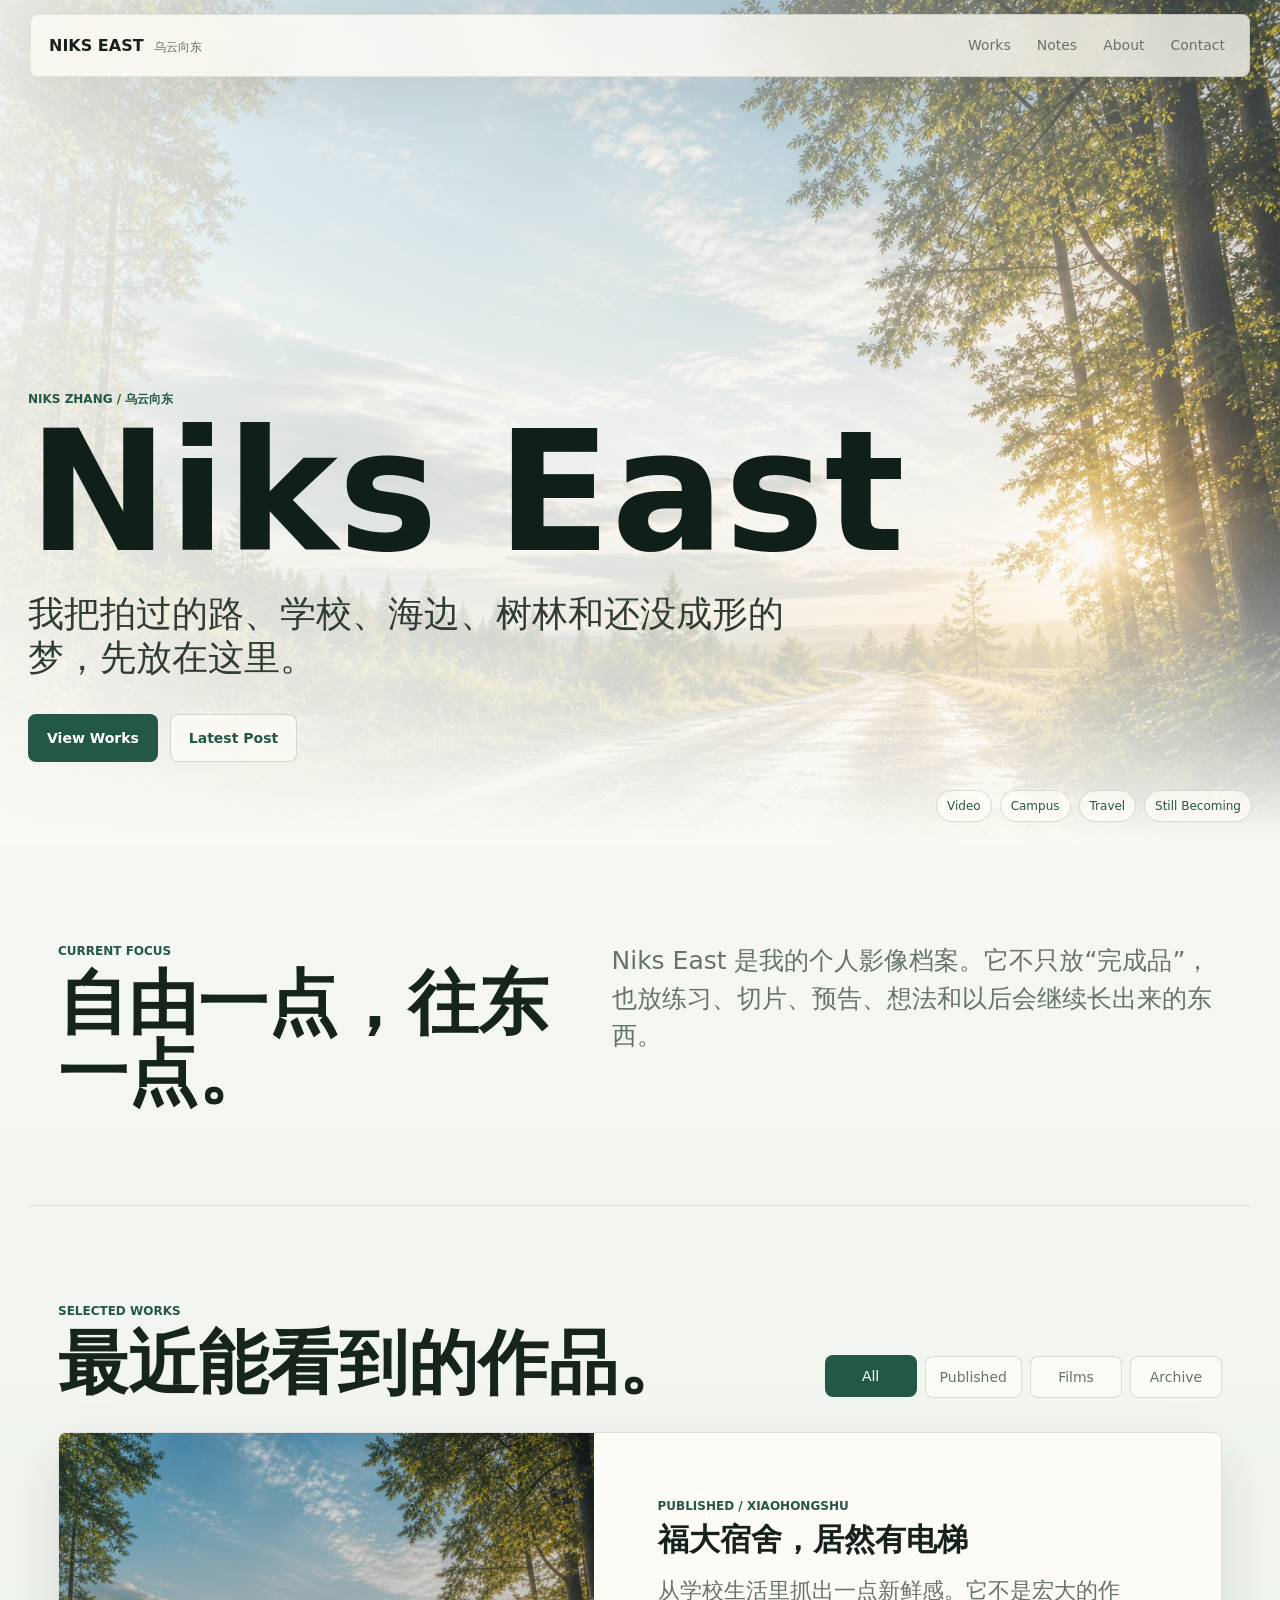
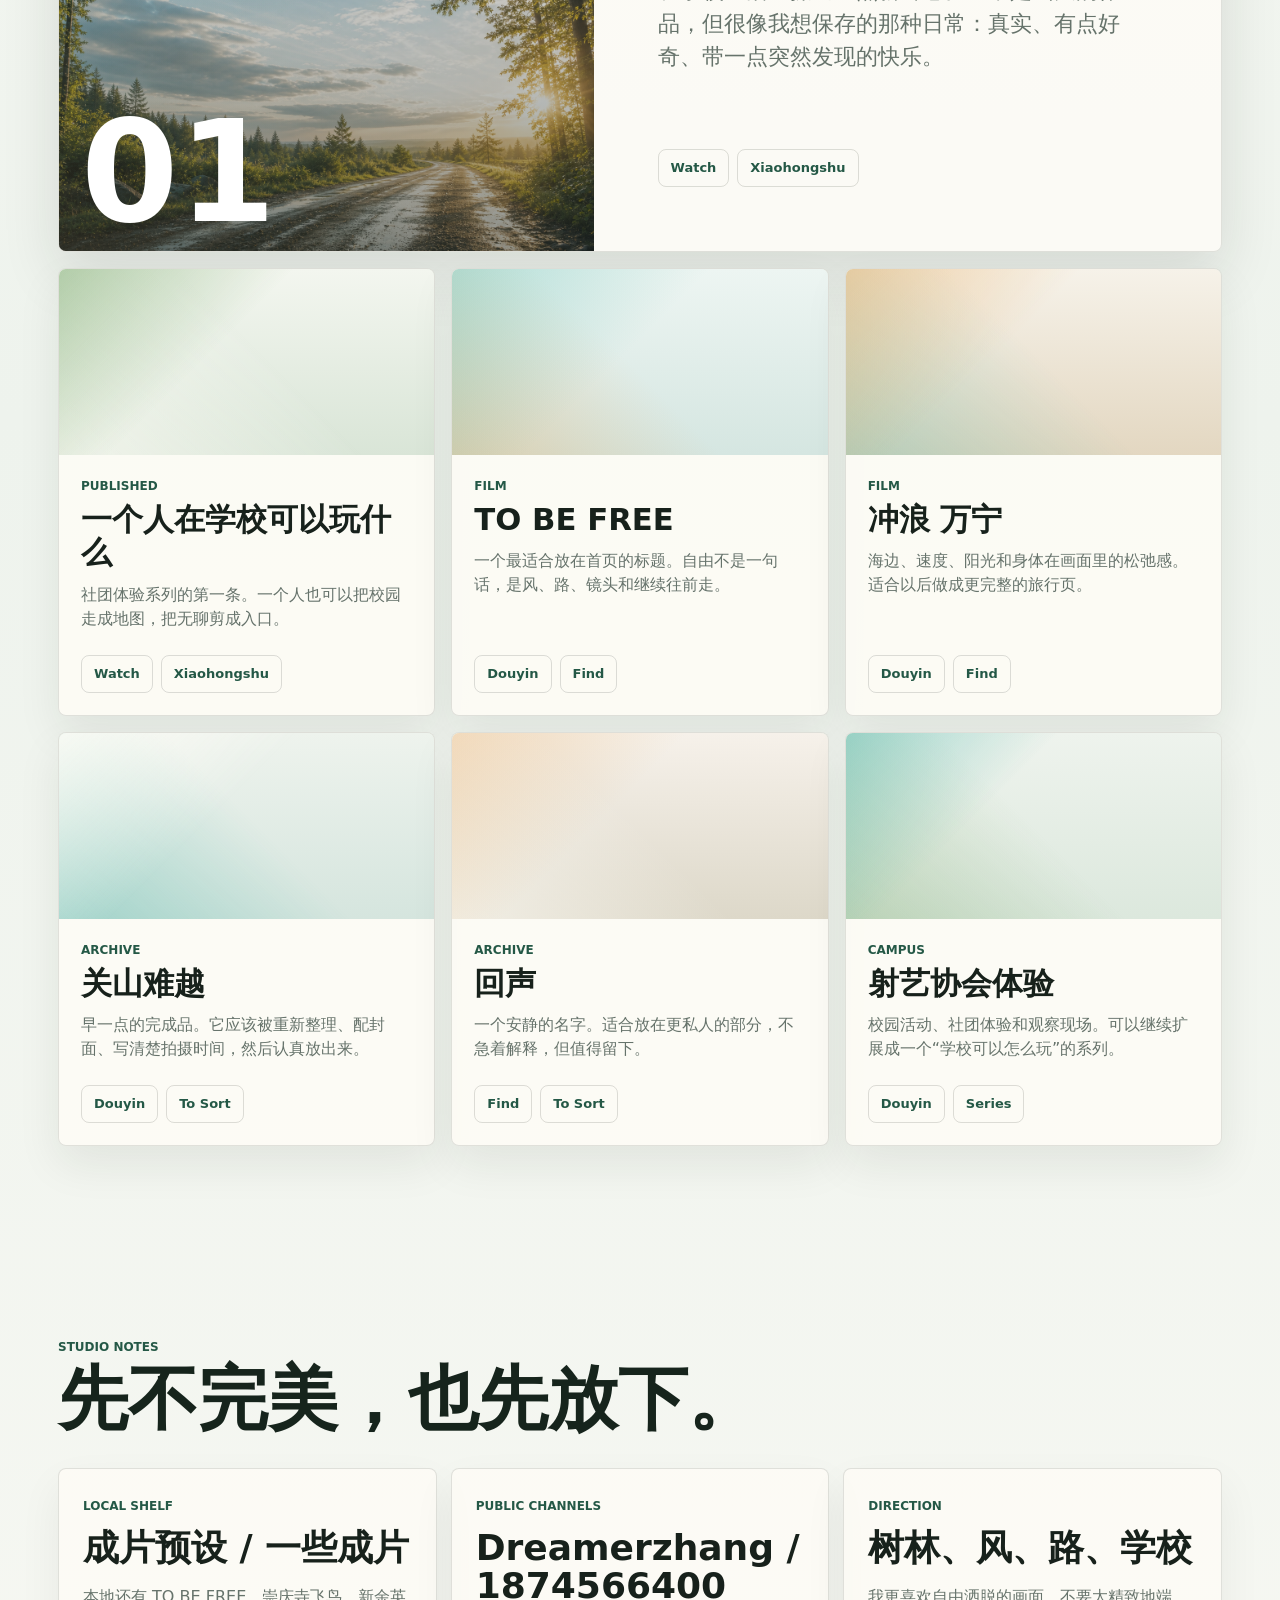
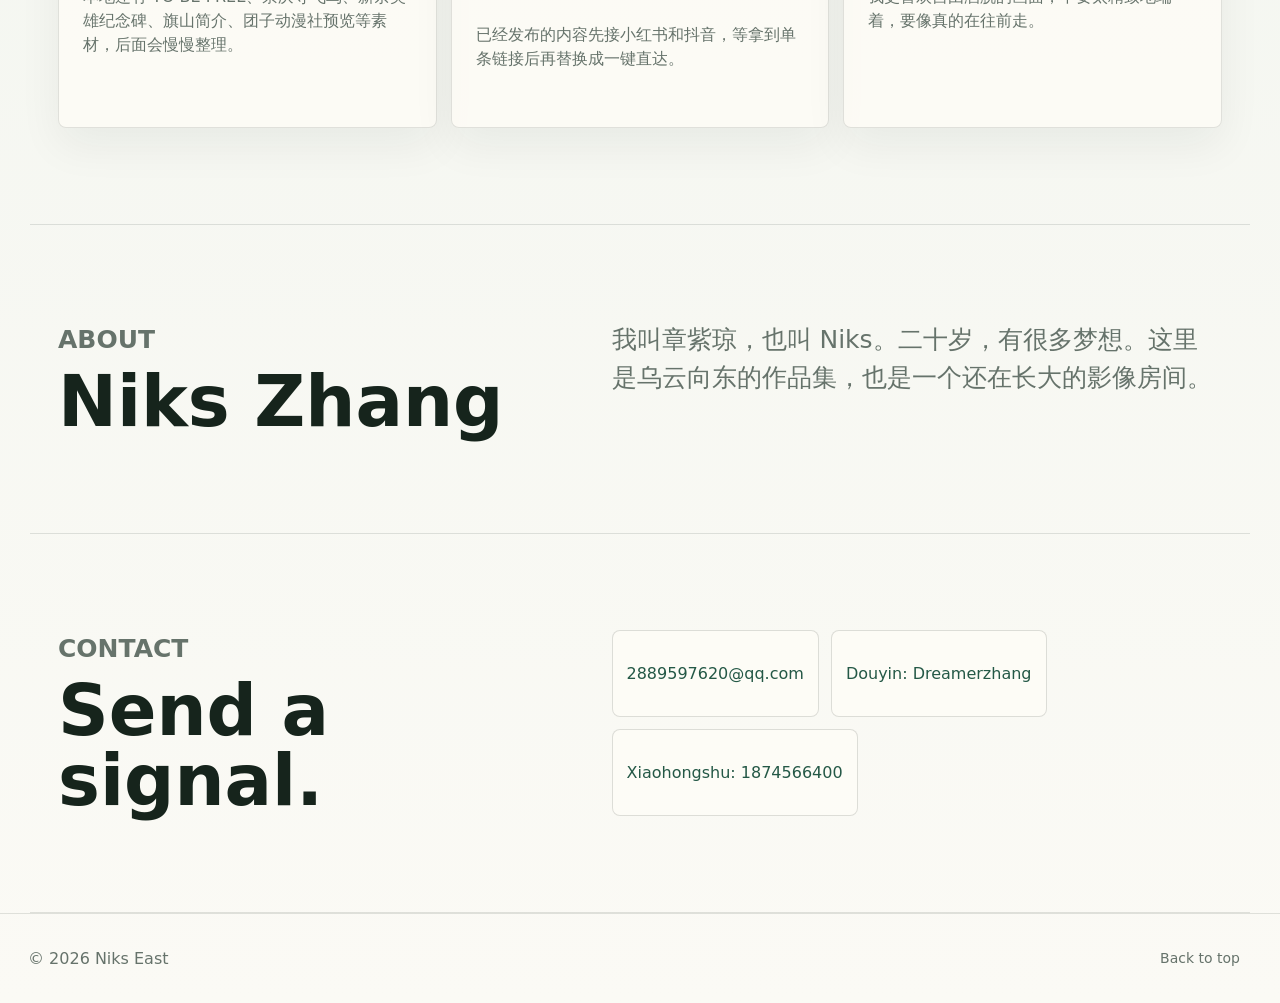
==== index.html @ 653bbe5a "Add files via upload" ====
<!doctype html>
<html lang="zh-CN">
  <head>
    <meta charset="UTF-8" />
    <meta name="viewport" content="width=device-width, initial-scale=1.0" />
    <meta
      name="description"
      content="Niks East 是 Niks Zhang / 乌云向东的个人影像作品集。"
    />
    <title>Niks East | 乌云向东</title>
    <link rel="preload" href="assets/hero-clouds.png" as="image" />
    <link rel="stylesheet" href="styles.css" />
  </head>
  <body>
    <header class="site-header" aria-label="Primary navigation">
      <a class="brand" href="#top" aria-label="Niks East home">
        <span>Niks East</span>
        <small>乌云向东</small>
      </a>
      <nav class="nav-links" aria-label="Page sections">
        <a href="#works">Works</a>
        <a href="#notes">Notes</a>
        <a href="#about">About</a>
        <a href="#contact">Contact</a>
      </nav>
    </header>

    <main id="top">
      <section class="hero" aria-label="Niks East introduction">
        <img class="hero-image" src="assets/hero-clouds.png" alt="" />
        <div class="hero-shade"></div>
        <div class="hero-content">
          <p class="eyebrow">Niks Zhang / 乌云向东</p>
          <h1>Niks East</h1>
          <p class="hero-copy">
            我把拍过的路、学校、海边、树林和还没成形的梦，先放在这里。
          </p>
          <div class="hero-actions" aria-label="Primary actions">
            <a class="button primary" href="#works">View Works</a>
            <a class="button secondary" href="http://xhslink.com/o/55iMdQvDjoN" target="_blank" rel="noreferrer">Latest Post</a>
          </div>
        </div>
        <div class="hero-meta" aria-label="Portfolio summary">
          <span>Video</span>
          <span>Campus</span>
          <span>Travel</span>
          <span>Still Becoming</span>
        </div>
      </section>

      <section class="section intro-band" aria-label="Current focus">
        <div>
          <p class="section-label">Current Focus</p>
          <h2>自由一点，往东一点。</h2>
        </div>
        <p>
          Niks East 是我的个人影像档案。它不只放“完成品”，也放练习、切片、预告、想法和以后会继续长出来的东西。
        </p>
      </section>

      <section id="works" class="section works-section">
        <div class="section-heading">
          <div>
            <p class="section-label">Selected Works</p>
            <h2>最近能看到的作品。</h2>
          </div>
          <div class="tabs" role="tablist" aria-label="Filter works">
            <button class="tab active" type="button" data-filter="all">All</button>
            <button class="tab" type="button" data-filter="published">Published</button>
            <button class="tab" type="button" data-filter="film">Films</button>
            <button class="tab" type="button" data-filter="archive">Archive</button>
          </div>
        </div>

        <div class="featured-work">
          <article class="feature-card" data-kind="published">
            <a class="feature-media" href="http://xhslink.com/o/55iMdQvDjoN" target="_blank" rel="noreferrer" aria-label="Watch 福大宿舍，居然有电梯">
              <span>01</span>
            </a>
            <div class="feature-copy">
              <p class="work-type">Published / Xiaohongshu</p>
              <h3>福大宿舍，居然有电梯</h3>
              <p>
                从学校生活里抓出一点新鲜感。它不是宏大的作品，但很像我想保存的那种日常：真实、有点好奇、带一点突然发现的快乐。
              </p>
              <div class="work-links">
                <a href="http://xhslink.com/o/55iMdQvDjoN" target="_blank" rel="noreferrer">Watch</a>
                <a href="https://www.xiaohongshu.com/search_result?keyword=1874566400" target="_blank" rel="noreferrer">Xiaohongshu</a>
              </div>
            </div>
          </article>
        </div>

        <div class="work-grid" aria-live="polite">
          <article class="work-card" data-kind="published">
            <div class="thumb thumb-b"></div>
            <div class="work-body">
              <p class="work-type">Published</p>
              <h3>一个人在学校可以玩什么</h3>
              <p>社团体验系列的第一条。一个人也可以把校园走成地图，把无聊剪成入口。</p>
              <div class="work-links">
                <a href="http://xhslink.com/o/2l6mpnZ2SIx" target="_blank" rel="noreferrer">Watch</a>
                <a href="https://www.xiaohongshu.com/search_result?keyword=1874566400" target="_blank" rel="noreferrer">Xiaohongshu</a>
              </div>
            </div>
          </article>

          <article class="work-card" data-kind="film">
            <div class="thumb thumb-c"></div>
            <div class="work-body">
              <p class="work-type">Film</p>
              <h3>TO BE FREE</h3>
              <p>一个最适合放在首页的标题。自由不是一句话，是风、路、镜头和继续往前走。</p>
              <div class="work-links">
                <a href="https://www.douyin.com/search/Dreamerzhang%20TO%20BE%20FREE" target="_blank" rel="noreferrer">Douyin</a>
                <a href="https://www.xiaohongshu.com/search_result?keyword=1874566400%20TO%20BE%20FREE" target="_blank" rel="noreferrer">Find</a>
              </div>
            </div>
          </article>

          <article class="work-card" data-kind="film">
            <div class="thumb thumb-d"></div>
            <div class="work-body">
              <p class="work-type">Film</p>
              <h3>冲浪 万宁</h3>
              <p>海边、速度、阳光和身体在画面里的松弛感。适合以后做成更完整的旅行页。</p>
              <div class="work-links">
                <a href="https://www.douyin.com/search/Dreamerzhang%20%E5%86%B2%E6%B5%AA%20%E4%B8%87%E5%AE%81" target="_blank" rel="noreferrer">Douyin</a>
                <a href="https://www.xiaohongshu.com/search_result?keyword=1874566400%20%E5%86%B2%E6%B5%AA%20%E4%B8%87%E5%AE%81" target="_blank" rel="noreferrer">Find</a>
              </div>
            </div>
          </article>

          <article class="work-card" data-kind="archive">
            <div class="thumb thumb-e"></div>
            <div class="work-body">
              <p class="work-type">Archive</p>
              <h3>关山难越</h3>
              <p>早一点的完成品。它应该被重新整理、配封面、写清楚拍摄时间，然后认真放出来。</p>
              <div class="work-links">
                <a href="https://www.douyin.com/search/Dreamerzhang%20%E5%85%B3%E5%B1%B1%E9%9A%BE%E8%B6%8A" target="_blank" rel="noreferrer">Douyin</a>
                <a href="#notes">To Sort</a>
              </div>
            </div>
          </article>

          <article class="work-card" data-kind="archive">
            <div class="thumb thumb-f"></div>
            <div class="work-body">
              <p class="work-type">Archive</p>
              <h3>回声</h3>
              <p>一个安静的名字。适合放在更私人的部分，不急着解释，但值得留下。</p>
              <div class="work-links">
                <a href="https://www.xiaohongshu.com/search_result?keyword=1874566400%20%E5%9B%9E%E5%A3%B0" target="_blank" rel="noreferrer">Find</a>
                <a href="#notes">To Sort</a>
              </div>
            </div>
          </article>

          <article class="work-card" data-kind="film">
            <div class="thumb thumb-g"></div>
            <div class="work-body">
              <p class="work-type">Campus</p>
              <h3>射艺协会体验</h3>
              <p>校园活动、社团体验和观察现场。可以继续扩展成一个“学校可以怎么玩”的系列。</p>
              <div class="work-links">
                <a href="https://www.douyin.com/search/Dreamerzhang%20%E5%B0%84%E8%89%BA%E5%8D%8F%E4%BC%9A%E4%BD%93%E9%AA%8C" target="_blank" rel="noreferrer">Douyin</a>
                <a href="http://xhslink.com/o/2l6mpnZ2SIx" target="_blank" rel="noreferrer">Series</a>
              </div>
            </div>
          </article>
        </div>
      </section>

      <section id="notes" class="section notes-section">
        <div class="section-heading">
          <div>
            <p class="section-label">Studio Notes</p>
            <h2>先不完美，也先放下。</h2>
          </div>
        </div>
        <div class="note-grid">
          <article>
            <span>Local Shelf</span>
            <strong>成片预设 / 一些成片</strong>
            <p>本地还有 TO BE FREE、崇庆寺飞鸟、新余英雄纪念碑、旗山简介、团子动漫社预览等素材，后面会慢慢整理。</p>
          </article>
          <article>
            <span>Public Channels</span>
            <strong>Dreamerzhang / 1874566400</strong>
            <p>已经发布的内容先接小红书和抖音，等拿到单条链接后再替换成一键直达。</p>
          </article>
          <article>
            <span>Direction</span>
            <strong>树林、风、路、学校</strong>
            <p>我更喜欢自由洒脱的画面，不要太精致地端着，要像真的在往前走。</p>
          </article>
        </div>
      </section>

      <section id="about" class="section about-section">
        <div>
          <p class="section-label">About</p>
          <h2>Niks Zhang</h2>
        </div>
        <p>
          我叫章紫琼，也叫 Niks。二十岁，有很多梦想。这里是乌云向东的作品集，也是一个还在长大的影像房间。
        </p>
      </section>

      <section id="contact" class="section contact-section">
        <div>
          <p class="section-label">Contact</p>
          <h2>Send a signal.</h2>
        </div>
        <div class="contact-links">
          <a href="mailto:2889597620@qq.com">2889597620@qq.com</a>
          <a href="https://www.douyin.com/search/Dreamerzhang" target="_blank" rel="noreferrer">Douyin: Dreamerzhang</a>
          <a href="https://www.xiaohongshu.com/search_result?keyword=1874566400" target="_blank" rel="noreferrer">Xiaohongshu: 1874566400</a>
        </div>
      </section>
    </main>

    <footer class="site-footer">
      <p>© <span id="year"></span> Niks East</p>
      <a href="#top">Back to top</a>
    </footer>

    <script src="script.js"></script>
  </body>
</html>
---- styles.css ----
:root {
  color-scheme: light;
  --ink: #17211b;
  --muted: #66736b;
  --soft: #f7f5ee;
  --paper: #fffdf7;
  --mist: #eef3ed;
  --line: rgba(23, 33, 27, 0.12);
  --forest: #245846;
  --leaf: #78a86b;
  --teal: #4fb7aa;
  --sun: #e6a85b;
  --shadow: rgba(23, 33, 27, 0.12);
}

* {
  box-sizing: border-box;
}

html {
  scroll-behavior: smooth;
}

body {
  margin: 0;
  min-width: 320px;
  background:
    radial-gradient(circle at 86% 8%, rgba(120, 168, 107, 0.2), transparent 24rem),
    linear-gradient(180deg, #fbfaf5, #eef3ed 48%, #fbfaf5);
  color: var(--ink);
  font-family:
    Inter, ui-sans-serif, system-ui, -apple-system, BlinkMacSystemFont, "Segoe UI",
    "Microsoft YaHei", Arial, sans-serif;
  line-height: 1.5;
}

a {
  color: inherit;
  text-decoration: none;
}

.site-header {
  position: fixed;
  top: 14px;
  left: 50%;
  z-index: 20;
  display: flex;
  align-items: center;
  justify-content: space-between;
  width: min(calc(100% - 28px), 1220px);
  min-height: 62px;
  padding: 10px 12px 10px 18px;
  background: rgba(255, 253, 247, 0.78);
  border: 1px solid rgba(23, 33, 27, 0.1);
  border-radius: 8px;
  box-shadow: 0 18px 60px rgba(23, 33, 27, 0.08);
  backdrop-filter: blur(18px);
  transform: translateX(-50%);
}

.brand {
  display: flex;
  align-items: baseline;
  gap: 10px;
  line-height: 1;
}

.brand span {
  font-size: 16px;
  font-weight: 850;
  text-transform: uppercase;
}

.brand small {
  color: var(--muted);
  font-size: 12px;
}

.nav-links {
  display: flex;
  align-items: center;
  gap: 2px;
}

.nav-links a,
.site-footer a {
  color: var(--muted);
  font-size: 14px;
  padding: 10px 12px;
  border-radius: 8px;
  transition: color 180ms ease, background 180ms ease;
}

.nav-links a:hover,
.site-footer a:hover {
  background: rgba(36, 88, 70, 0.08);
  color: var(--forest);
}

.hero {
  position: relative;
  display: grid;
  align-items: end;
  min-height: 94svh;
  overflow: hidden;
  padding: 132px 28px 84px;
}

.hero-image,
.hero-shade {
  position: absolute;
  inset: 0;
}

.hero-image {
  width: 100%;
  height: 100%;
  object-fit: cover;
  transform: scale(1.02);
  animation: imageDrift 18s ease-in-out infinite alternate;
}

.hero-shade {
  background:
    linear-gradient(90deg, rgba(251, 250, 245, 0.92), rgba(251, 250, 245, 0.58) 48%, rgba(251, 250, 245, 0.12)),
    linear-gradient(0deg, rgba(251, 250, 245, 1), rgba(251, 250, 245, 0.02) 44%);
}

.hero-content {
  position: relative;
  width: min(100%, 980px);
  animation: riseIn 760ms cubic-bezier(0.2, 0.8, 0.2, 1) both;
}

.eyebrow,
.section-label,
.work-type,
.note-grid span {
  margin: 0;
  color: var(--forest);
  font-size: 12px;
  font-weight: 850;
  letter-spacing: 0;
  text-transform: uppercase;
}

h1,
h2,
h3,
p,
strong {
  overflow-wrap: anywhere;
}

h1 {
  max-width: 900px;
  margin: 12px 0 0;
  color: #102018;
  font-size: clamp(64px, 14vw, 168px);
  line-height: 0.86;
  letter-spacing: 0;
}

h2 {
  margin: 8px 0 0;
  color: #16241c;
  font-size: clamp(34px, 5.5vw, 74px);
  line-height: 1;
  letter-spacing: 0;
}

h3 {
  margin: 8px 0 0;
  color: #17211b;
  font-size: clamp(23px, 2.4vw, 32px);
  line-height: 1.08;
}

.hero-copy {
  max-width: 760px;
  margin: 28px 0 0;
  color: #2f3c34;
  font-size: clamp(22px, 3vw, 36px);
  line-height: 1.22;
}

.hero-actions {
  display: flex;
  flex-wrap: wrap;
  gap: 12px;
  margin-top: 34px;
}

.button {
  display: inline-flex;
  align-items: center;
  justify-content: center;
  min-height: 48px;
  padding: 0 18px;
  border: 1px solid rgba(23, 33, 27, 0.16);
  border-radius: 8px;
  font-size: 14px;
  font-weight: 780;
  transition: transform 180ms ease, box-shadow 180ms ease, background 180ms ease;
}

.button:hover {
  transform: translateY(-2px);
  box-shadow: 0 14px 34px rgba(23, 33, 27, 0.16);
}

.button.primary {
  background: var(--forest);
  color: white;
  border-color: transparent;
}

.button.secondary {
  background: rgba(255, 253, 247, 0.7);
  color: var(--forest);
}

.hero-meta {
  position: absolute;
  right: 28px;
  bottom: 24px;
  display: flex;
  flex-wrap: wrap;
  justify-content: flex-end;
  gap: 8px;
  max-width: min(52vw, 520px);
  animation: riseIn 900ms 140ms cubic-bezier(0.2, 0.8, 0.2, 1) both;
}

.hero-meta span {
  min-height: 30px;
  padding: 6px 10px;
  border: 1px solid rgba(23, 33, 27, 0.14);
  border-radius: 999px;
  background: rgba(255, 253, 247, 0.66);
  color: var(--forest);
  font-size: 12px;
}

.section {
  width: min(100%, 1220px);
  margin: 0 auto;
  padding: 96px 28px;
}

.intro-band,
.about-section,
.contact-section,
.notes-section {
  border-bottom: 1px solid var(--line);
}

.intro-band,
.about-section,
.contact-section {
  display: grid;
  grid-template-columns: minmax(260px, 0.9fr) minmax(300px, 1.1fr);
  gap: 54px;
}

.intro-band p:last-child,
.about-section p,
.contact-section p {
  margin: 0;
  color: var(--muted);
  font-size: clamp(18px, 2vw, 25px);
}

.section-heading {
  display: flex;
  align-items: end;
  justify-content: space-between;
  gap: 28px;
  margin-bottom: 34px;
}

.tabs {
  display: flex;
  flex-wrap: wrap;
  gap: 8px;
}

.tab {
  min-width: 92px;
  min-height: 42px;
  padding: 0 14px;
  border: 1px solid rgba(23, 33, 27, 0.14);
  border-radius: 8px;
  background: rgba(255, 253, 247, 0.66);
  color: var(--muted);
  cursor: pointer;
  font: inherit;
  font-size: 14px;
  transition: transform 180ms ease, background 180ms ease, color 180ms ease;
}

.tab.active,
.tab:hover {
  background: var(--forest);
  color: white;
  border-color: transparent;
  transform: translateY(-1px);
}

.featured-work {
  margin-bottom: 16px;
}

.feature-card {
  display: grid;
  grid-template-columns: minmax(280px, 0.92fr) minmax(280px, 1.08fr);
  min-height: 420px;
  overflow: hidden;
  border: 1px solid rgba(23, 33, 27, 0.12);
  border-radius: 8px;
  background: rgba(255, 253, 247, 0.74);
  box-shadow: 0 22px 58px var(--shadow);
  animation: fadeUp 620ms cubic-bezier(0.2, 0.8, 0.2, 1) both;
}

.feature-media {
  position: relative;
  display: flex;
  align-items: flex-end;
  padding: 22px;
  background:
    linear-gradient(135deg, rgba(79, 183, 170, 0.08), transparent 44%),
    linear-gradient(45deg, rgba(230, 168, 91, 0.18), transparent 56%),
    url("assets/hero-clouds.png") center / cover;
  isolation: isolate;
  transition: transform 360ms ease;
}

.feature-card:hover .feature-media {
  transform: scale(1.018);
}

.feature-media::after {
  content: "";
  position: absolute;
  inset: 0;
  background: linear-gradient(0deg, rgba(23, 33, 27, 0.46), rgba(23, 33, 27, 0.02));
  z-index: -1;
}

.feature-media span {
  color: white;
  font-size: clamp(78px, 11vw, 140px);
  font-weight: 860;
  line-height: 0.8;
}

.feature-copy {
  display: flex;
  flex-direction: column;
  justify-content: center;
  padding: clamp(28px, 5vw, 64px);
}

.feature-copy p:not(.work-type) {
  max-width: 620px;
  margin: 18px 0 0;
  color: var(--muted);
  font-size: clamp(17px, 2vw, 22px);
}

.work-grid {
  display: grid;
  grid-template-columns: repeat(3, minmax(0, 1fr));
  gap: 16px;
}

.work-card {
  display: flex;
  flex-direction: column;
  min-height: 390px;
  overflow: hidden;
  background: rgba(255, 253, 247, 0.78);
  border: 1px solid rgba(23, 33, 27, 0.12);
  border-radius: 8px;
  box-shadow: 0 18px 44px rgba(23, 33, 27, 0.08);
  transition: transform 220ms ease, box-shadow 220ms ease, border-color 220ms ease;
  animation: fadeUp 620ms cubic-bezier(0.2, 0.8, 0.2, 1) both;
}

.work-card:hover {
  transform: translateY(-5px);
  border-color: rgba(36, 88, 70, 0.28);
  box-shadow: 0 24px 58px rgba(23, 33, 27, 0.14);
}

.work-card.hidden,
.feature-card.hidden {
  display: none;
}

.thumb {
  height: 186px;
  background-color: #dfe9df;
  background-image:
    linear-gradient(135deg, rgba(79, 183, 170, 0.48), transparent 42%),
    linear-gradient(45deg, rgba(230, 168, 91, 0.42), transparent 48%),
    linear-gradient(180deg, #f7f5ee, #dfe9df);
}

.thumb-b {
  background-image:
    linear-gradient(135deg, rgba(120, 168, 107, 0.54), transparent 42%),
    linear-gradient(45deg, rgba(255, 253, 247, 0.64), transparent 54%),
    linear-gradient(180deg, #f3f6ef, #d9e5d7);
}

.thumb-c {
  background-image:
    linear-gradient(135deg, rgba(79, 183, 170, 0.38), transparent 46%),
    linear-gradient(45deg, rgba(230, 168, 91, 0.38), transparent 48%),
    linear-gradient(180deg, #edf5f2, #d5e6e1);
}

.thumb-d {
  background-image:
    linear-gradient(135deg, rgba(230, 168, 91, 0.48), transparent 42%),
    linear-gradient(45deg, rgba(79, 183, 170, 0.32), transparent 52%),
    linear-gradient(180deg, #f6f2e9, #e3d7c1);
}

.thumb-e {
  background-image:
    linear-gradient(135deg, rgba(255, 253, 247, 0.8), transparent 42%),
    linear-gradient(45deg, rgba(79, 183, 170, 0.4), transparent 52%),
    linear-gradient(180deg, #eef3ed, #d5e5de);
}

.thumb-f {
  background-image:
    linear-gradient(135deg, rgba(230, 168, 91, 0.34), transparent 42%),
    linear-gradient(45deg, rgba(255, 253, 247, 0.62), transparent 50%),
    linear-gradient(180deg, #f6f1ea, #ddd8c9);
}

.thumb-g {
  background-image:
    linear-gradient(135deg, rgba(79, 183, 170, 0.5), transparent 38%),
    linear-gradient(45deg, rgba(120, 168, 107, 0.34), transparent 50%),
    linear-gradient(180deg, #eef3ed, #dce8dd);
}

.work-body {
  display: flex;
  flex: 1;
  flex-direction: column;
  padding: 22px;
}

.work-body p:not(.work-type) {
  margin: 13px 0 0;
  color: var(--muted);
}

.work-links {
  display: flex;
  flex-wrap: wrap;
  gap: 8px;
  margin-top: auto;
  padding-top: 24px;
}

.work-links a {
  display: inline-flex;
  align-items: center;
  justify-content: center;
  min-height: 38px;
  padding: 0 12px;
  border: 1px solid rgba(23, 33, 27, 0.14);
  border-radius: 8px;
  color: var(--forest);
  font-size: 13px;
  font-weight: 780;
  transition: transform 180ms ease, background 180ms ease, color 180ms ease;
}

.work-links a:hover {
  background: var(--forest);
  border-color: transparent;
  color: white;
  transform: translateY(-1px);
}

.note-grid {
  display: grid;
  grid-template-columns: repeat(3, minmax(0, 1fr));
  gap: 14px;
}

.note-grid article {
  min-height: 260px;
  padding: 24px;
  border: 1px solid rgba(23, 33, 27, 0.12);
  border-radius: 8px;
  background: rgba(255, 253, 247, 0.68);
  box-shadow: 0 18px 44px rgba(23, 33, 27, 0.06);
  transition: transform 220ms ease, box-shadow 220ms ease;
}

.note-grid article:hover {
  transform: translateY(-4px);
  box-shadow: 0 22px 54px rgba(23, 33, 27, 0.1);
}

.note-grid strong {
  display: block;
  margin-top: 12px;
  color: #17211b;
  font-size: clamp(24px, 3vw, 36px);
  line-height: 1.06;
}

.note-grid p {
  margin: 18px 0 0;
  color: var(--muted);
}

.contact-links {
  display: flex;
  flex-wrap: wrap;
  gap: 12px;
}

.contact-links a {
  display: inline-flex;
  align-items: center;
  min-height: 46px;
  padding: 0 14px;
  border: 1px solid rgba(23, 33, 27, 0.14);
  border-radius: 8px;
  background: rgba(255, 253, 247, 0.66);
  color: var(--forest);
  transition: transform 180ms ease, background 180ms ease, color 180ms ease;
}

.contact-links a:hover {
  background: var(--forest);
  color: white;
  transform: translateY(-1px);
}

.site-footer {
  display: flex;
  align-items: center;
  justify-content: space-between;
  gap: 20px;
  padding: 24px 28px;
  color: var(--muted);
  border-top: 1px solid var(--line);
}

.site-footer p {
  margin: 0;
}

@keyframes riseIn {
  from {
    opacity: 0;
    transform: translateY(22px);
  }
  to {
    opacity: 1;
    transform: translateY(0);
  }
}

@keyframes fadeUp {
  from {
    opacity: 0;
    transform: translateY(18px);
  }
  to {
    opacity: 1;
    transform: translateY(0);
  }
}

@keyframes imageDrift {
  from {
    transform: scale(1.02) translate3d(0, 0, 0);
  }
  to {
    transform: scale(1.06) translate3d(-1.2%, -0.8%, 0);
  }
}

@media (prefers-reduced-motion: reduce) {
  *,
  *::before,
  *::after {
    animation-duration: 1ms !important;
    animation-iteration-count: 1 !important;
    scroll-behavior: auto !important;
    transition-duration: 1ms !important;
  }
}

@media (max-width: 980px) {
  .site-header {
    align-items: flex-start;
    flex-direction: column;
    gap: 8px;
    padding: 14px 16px;
  }

  .nav-links {
    width: 100%;
    overflow-x: auto;
    padding-bottom: 2px;
  }

  .hero {
    min-height: 92svh;
    padding: 138px 18px 78px;
  }

  .hero-shade {
    background:
      linear-gradient(90deg, rgba(251, 250, 245, 0.94), rgba(251, 250, 245, 0.62)),
      linear-gradient(0deg, #fbfaf5, rgba(251, 250, 245, 0.08) 48%);
  }

  .hero-meta {
    left: 18px;
    right: 18px;
    justify-content: flex-start;
    max-width: none;
  }

  .section {
    padding: 68px 18px;
  }

  .intro-band,
  .about-section,
  .contact-section,
  .section-heading,
  .feature-card {
    display: grid;
    grid-template-columns: 1fr;
    gap: 26px;
  }

  .feature-card {
    min-height: 0;
  }

  .feature-media {
    min-height: 320px;
  }

  .work-grid,
  .note-grid {
    grid-template-columns: repeat(2, minmax(0, 1fr));
  }
}

@media (max-width: 620px) {
  .brand {
    align-items: flex-start;
    flex-direction: column;
    gap: 4px;
  }

  .hero-copy {
    font-size: 22px;
  }

  .button {
    width: 100%;
  }

  .tabs {
    display: grid;
    grid-template-columns: repeat(2, minmax(0, 1fr));
    width: 100%;
  }

  .tab {
    width: 100%;
  }

  .work-grid,
  .note-grid {
    grid-template-columns: 1fr;
  }

  .work-card {
    min-height: 0;
  }

  .site-footer {
    align-items: flex-start;
    flex-direction: column;
  }
}
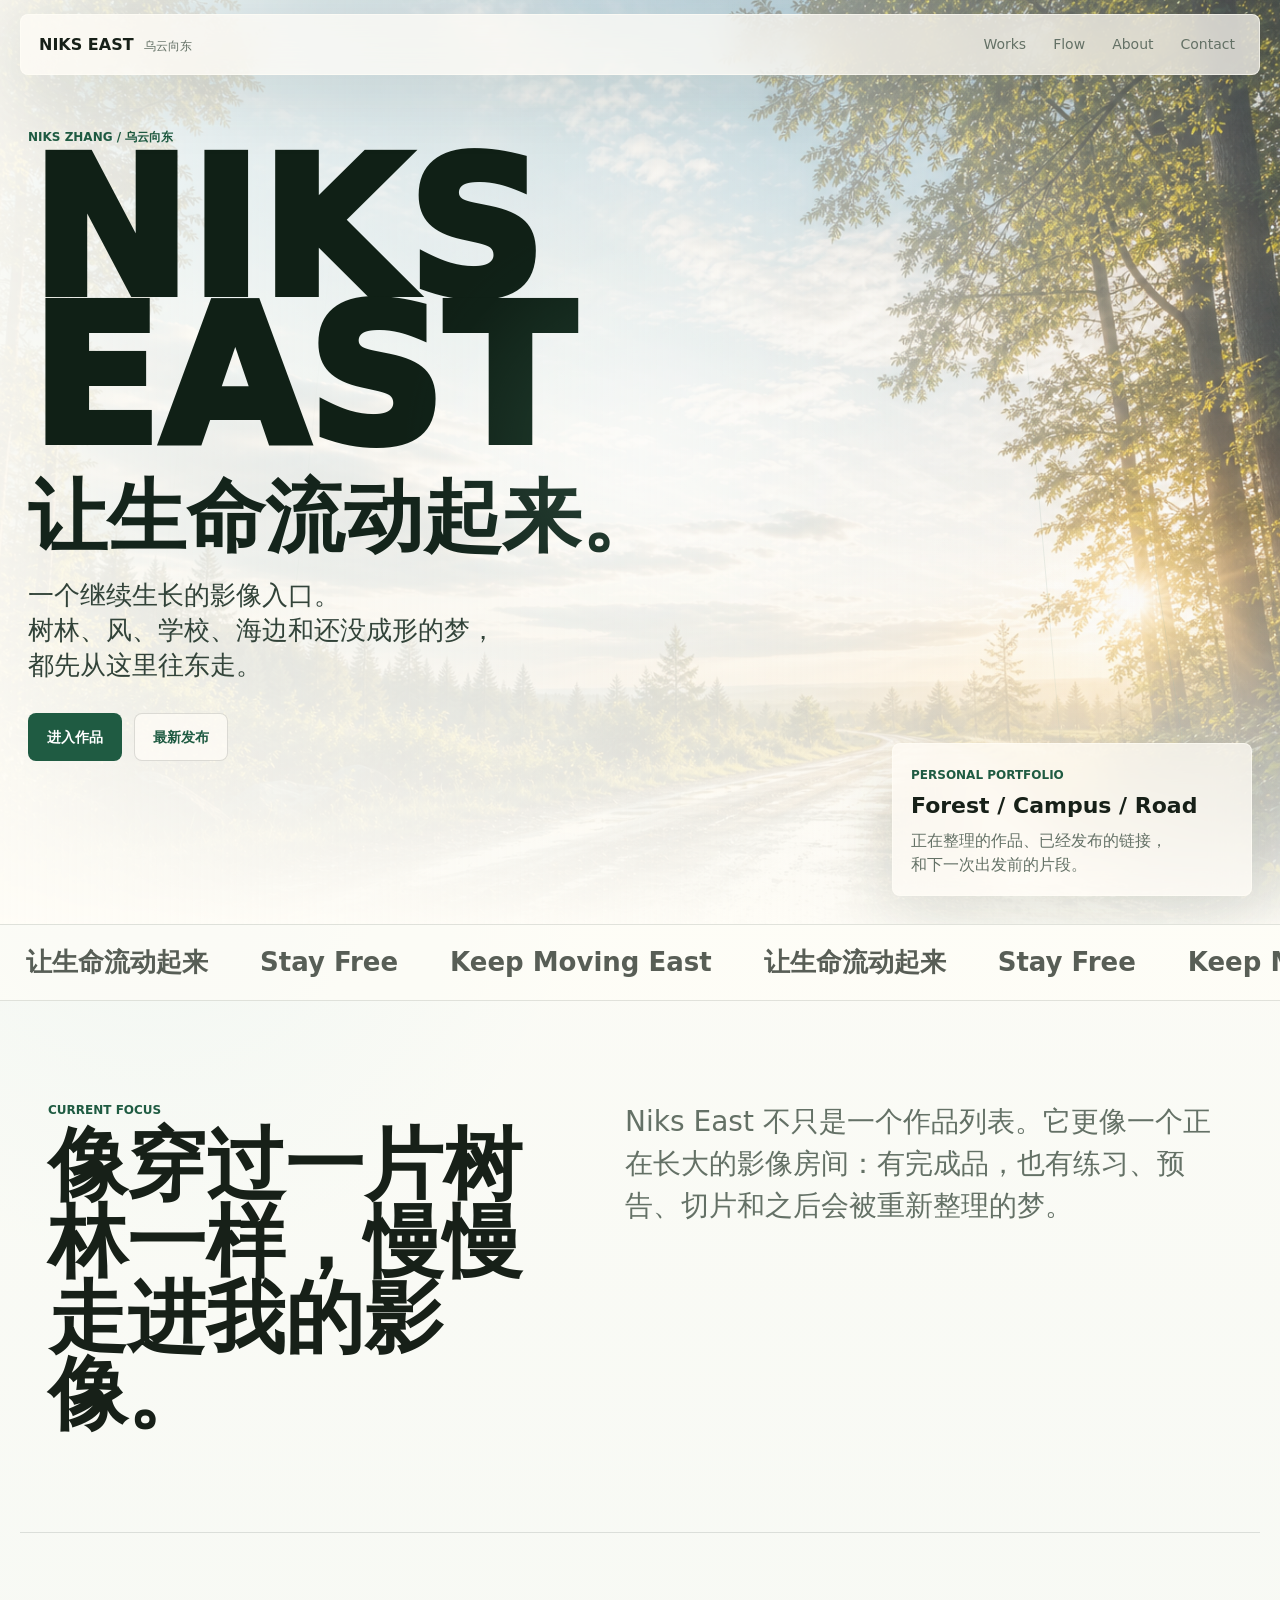
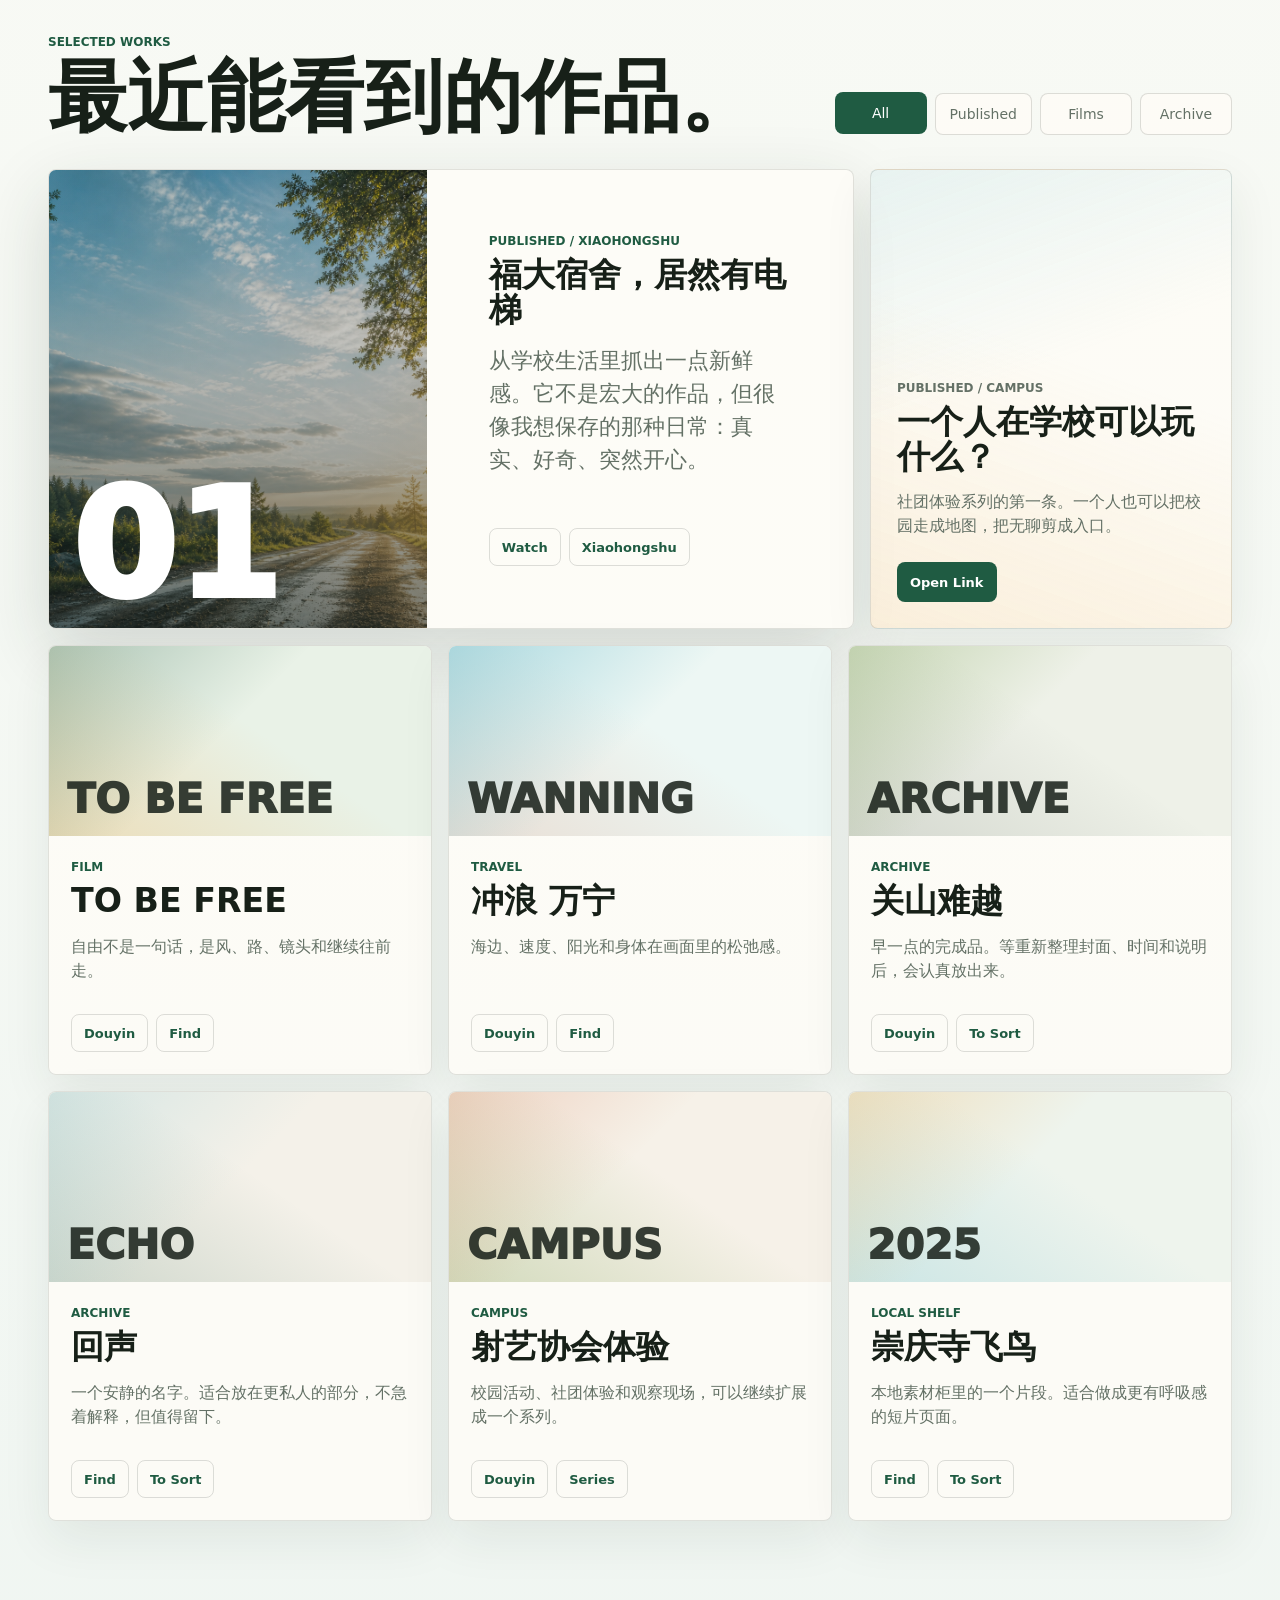
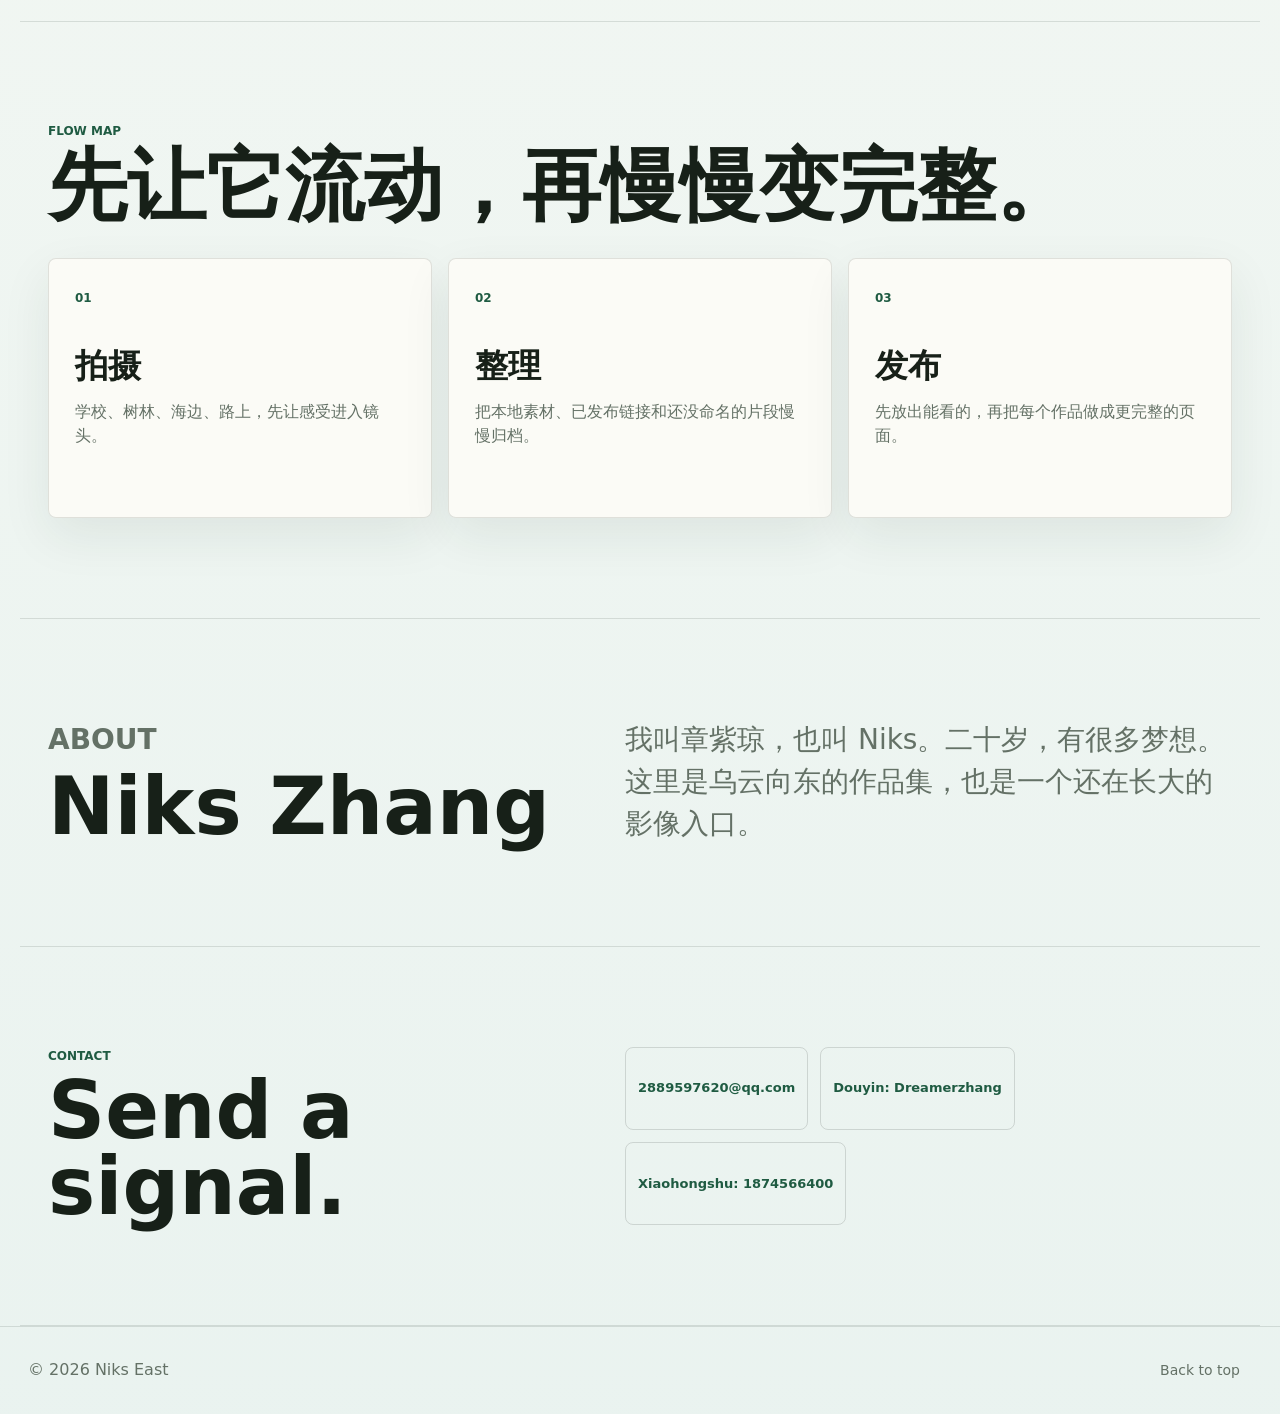
==== commit 1e87cb6a: "Redesign portfolio with forest motion" ====
--- a/index.html
+++ b/index.html
@@ -5,13 +5,16 @@
     <meta name="viewport" content="width=device-width, initial-scale=1.0" />
     <meta
       name="description"
-      content="Niks East 是 Niks Zhang / 乌云向东的个人影像作品集。"
+      content="Niks East 是 Niks Zhang / 乌云向东的个人影像作品集。让生命流动起来。"
     />
-    <title>Niks East | 乌云向东</title>
+    <title>Niks East | 让生命流动起来</title>
     <link rel="preload" href="assets/hero-clouds.png" as="image" />
     <link rel="stylesheet" href="styles.css" />
   </head>
   <body>
+    <div class="scroll-progress" aria-hidden="true"></div>
+    <div class="cursor-light" aria-hidden="true"></div>
+
     <header class="site-header" aria-label="Primary navigation">
       <a class="brand" href="#top" aria-label="Niks East home">
         <span>Niks East</span>
@@ -19,7 +22,7 @@
       </a>
       <nav class="nav-links" aria-label="Page sections">
         <a href="#works">Works</a>
-        <a href="#notes">Notes</a>
+        <a href="#flow">Flow</a>
         <a href="#about">About</a>
         <a href="#contact">Contact</a>
       </nav>
@@ -28,38 +31,57 @@
     <main id="top">
       <section class="hero" aria-label="Niks East introduction">
         <img class="hero-image" src="assets/hero-clouds.png" alt="" />
+        <div class="forest-lines" aria-hidden="true">
+          <span></span>
+          <span></span>
+          <span></span>
+          <span></span>
+        </div>
         <div class="hero-shade"></div>
-        <div class="hero-content">
+        <div class="hero-inner reveal">
           <p class="eyebrow">Niks Zhang / 乌云向东</p>
           <h1>Niks East</h1>
+          <p class="slogan">让生命流动起来。</p>
           <p class="hero-copy">
-            我把拍过的路、学校、海边、树林和还没成形的梦，先放在这里。
+            一个继续生长的影像入口。<br />
+            树林、风、学校、海边和还没成形的梦，<br />
+            都先从这里往东走。
           </p>
           <div class="hero-actions" aria-label="Primary actions">
-            <a class="button primary" href="#works">View Works</a>
-            <a class="button secondary" href="http://xhslink.com/o/55iMdQvDjoN" target="_blank" rel="noreferrer">Latest Post</a>
-          </div>
-        </div>
-        <div class="hero-meta" aria-label="Portfolio summary">
-          <span>Video</span>
-          <span>Campus</span>
-          <span>Travel</span>
-          <span>Still Becoming</span>
-        </div>
-      </section>
-
-      <section class="section intro-band" aria-label="Current focus">
+            <a class="button primary" href="#works">进入作品</a>
+            <a class="button secondary" href="http://xhslink.com/o/55iMdQvDjoN" target="_blank" rel="noreferrer">最新发布</a>
+          </div>
+        </div>
+        <div class="hero-panel reveal" aria-label="Portfolio summary">
+          <span>Personal Portfolio</span>
+          <strong>Forest / Campus / Road</strong>
+          <p>正在整理的作品、已经发布的链接，<br />和下一次出发前的片段。</p>
+        </div>
+      </section>
+
+      <section class="marquee-band" aria-label="Moving slogan">
+        <div class="marquee-track">
+          <span>让生命流动起来</span>
+          <span>Stay Free</span>
+          <span>Keep Moving East</span>
+          <span>让生命流动起来</span>
+          <span>Stay Free</span>
+          <span>Keep Moving East</span>
+        </div>
+      </section>
+
+      <section class="section intro-band reveal" aria-label="Current focus">
         <div>
           <p class="section-label">Current Focus</p>
-          <h2>自由一点，往东一点。</h2>
+          <h2>像穿过一片树林一样，慢慢走进我的影像。</h2>
         </div>
         <p>
-          Niks East 是我的个人影像档案。它不只放“完成品”，也放练习、切片、预告、想法和以后会继续长出来的东西。
+          Niks East 不只是一个作品列表。它更像一个正在长大的影像房间：有完成品，也有练习、预告、切片和之后会被重新整理的梦。
         </p>
       </section>
 
       <section id="works" class="section works-section">
-        <div class="section-heading">
+        <div class="section-heading reveal">
           <div>
             <p class="section-label">Selected Works</p>
             <h2>最近能看到的作品。</h2>
@@ -72,16 +94,16 @@
           </div>
         </div>
 
-        <div class="featured-work">
-          <article class="feature-card" data-kind="published">
-            <a class="feature-media" href="http://xhslink.com/o/55iMdQvDjoN" target="_blank" rel="noreferrer" aria-label="Watch 福大宿舍，居然有电梯">
+        <div class="spotlight-grid">
+          <article class="spotlight reveal" data-kind="published">
+            <a class="spotlight-media" href="http://xhslink.com/o/55iMdQvDjoN" target="_blank" rel="noreferrer" aria-label="Watch 福大宿舍，居然有电梯">
               <span>01</span>
             </a>
-            <div class="feature-copy">
+            <div class="spotlight-copy">
               <p class="work-type">Published / Xiaohongshu</p>
               <h3>福大宿舍，居然有电梯</h3>
               <p>
-                从学校生活里抓出一点新鲜感。它不是宏大的作品，但很像我想保存的那种日常：真实、有点好奇、带一点突然发现的快乐。
+                从学校生活里抓出一点新鲜感。它不是宏大的作品，但很像我想保存的那种日常：真实、好奇、突然开心。
               </p>
               <div class="work-links">
                 <a href="http://xhslink.com/o/55iMdQvDjoN" target="_blank" rel="noreferrer">Watch</a>
@@ -89,28 +111,22 @@
               </div>
             </div>
           </article>
+
+          <article class="side-feature reveal" data-kind="published">
+            <p class="work-type">Published / Campus</p>
+            <h3>一个人在学校可以玩什么？</h3>
+            <p>社团体验系列的第一条。一个人也可以把校园走成地图，把无聊剪成入口。</p>
+            <a href="http://xhslink.com/o/2l6mpnZ2SIx" target="_blank" rel="noreferrer">Open Link</a>
+          </article>
         </div>
 
         <div class="work-grid" aria-live="polite">
-          <article class="work-card" data-kind="published">
-            <div class="thumb thumb-b"></div>
-            <div class="work-body">
-              <p class="work-type">Published</p>
-              <h3>一个人在学校可以玩什么</h3>
-              <p>社团体验系列的第一条。一个人也可以把校园走成地图，把无聊剪成入口。</p>
-              <div class="work-links">
-                <a href="http://xhslink.com/o/2l6mpnZ2SIx" target="_blank" rel="noreferrer">Watch</a>
-                <a href="https://www.xiaohongshu.com/search_result?keyword=1874566400" target="_blank" rel="noreferrer">Xiaohongshu</a>
-              </div>
-            </div>
-          </article>
-
-          <article class="work-card" data-kind="film">
-            <div class="thumb thumb-c"></div>
+          <article class="work-card reveal" data-kind="film">
+            <div class="thumb thumb-free"><span>TO BE FREE</span></div>
             <div class="work-body">
               <p class="work-type">Film</p>
               <h3>TO BE FREE</h3>
-              <p>一个最适合放在首页的标题。自由不是一句话，是风、路、镜头和继续往前走。</p>
+              <p>自由不是一句话，是风、路、镜头和继续往前走。</p>
               <div class="work-links">
                 <a href="https://www.douyin.com/search/Dreamerzhang%20TO%20BE%20FREE" target="_blank" rel="noreferrer">Douyin</a>
                 <a href="https://www.xiaohongshu.com/search_result?keyword=1874566400%20TO%20BE%20FREE" target="_blank" rel="noreferrer">Find</a>
@@ -118,12 +134,12 @@
             </div>
           </article>
 
-          <article class="work-card" data-kind="film">
-            <div class="thumb thumb-d"></div>
-            <div class="work-body">
-              <p class="work-type">Film</p>
+          <article class="work-card reveal" data-kind="film">
+            <div class="thumb thumb-ocean"><span>WANNING</span></div>
+            <div class="work-body">
+              <p class="work-type">Travel</p>
               <h3>冲浪 万宁</h3>
-              <p>海边、速度、阳光和身体在画面里的松弛感。适合以后做成更完整的旅行页。</p>
+              <p>海边、速度、阳光和身体在画面里的松弛感。</p>
               <div class="work-links">
                 <a href="https://www.douyin.com/search/Dreamerzhang%20%E5%86%B2%E6%B5%AA%20%E4%B8%87%E5%AE%81" target="_blank" rel="noreferrer">Douyin</a>
                 <a href="https://www.xiaohongshu.com/search_result?keyword=1874566400%20%E5%86%B2%E6%B5%AA%20%E4%B8%87%E5%AE%81" target="_blank" rel="noreferrer">Find</a>
@@ -131,84 +147,97 @@
             </div>
           </article>
 
-          <article class="work-card" data-kind="archive">
-            <div class="thumb thumb-e"></div>
+          <article class="work-card reveal" data-kind="archive">
+            <div class="thumb thumb-mountain"><span>ARCHIVE</span></div>
             <div class="work-body">
               <p class="work-type">Archive</p>
               <h3>关山难越</h3>
-              <p>早一点的完成品。它应该被重新整理、配封面、写清楚拍摄时间，然后认真放出来。</p>
+              <p>早一点的完成品。等重新整理封面、时间和说明后，会认真放出来。</p>
               <div class="work-links">
                 <a href="https://www.douyin.com/search/Dreamerzhang%20%E5%85%B3%E5%B1%B1%E9%9A%BE%E8%B6%8A" target="_blank" rel="noreferrer">Douyin</a>
-                <a href="#notes">To Sort</a>
-              </div>
-            </div>
-          </article>
-
-          <article class="work-card" data-kind="archive">
-            <div class="thumb thumb-f"></div>
+                <a href="#flow">To Sort</a>
+              </div>
+            </div>
+          </article>
+
+          <article class="work-card reveal" data-kind="archive">
+            <div class="thumb thumb-echo"><span>ECHO</span></div>
             <div class="work-body">
               <p class="work-type">Archive</p>
               <h3>回声</h3>
               <p>一个安静的名字。适合放在更私人的部分，不急着解释，但值得留下。</p>
               <div class="work-links">
                 <a href="https://www.xiaohongshu.com/search_result?keyword=1874566400%20%E5%9B%9E%E5%A3%B0" target="_blank" rel="noreferrer">Find</a>
-                <a href="#notes">To Sort</a>
-              </div>
-            </div>
-          </article>
-
-          <article class="work-card" data-kind="film">
-            <div class="thumb thumb-g"></div>
+                <a href="#flow">To Sort</a>
+              </div>
+            </div>
+          </article>
+
+          <article class="work-card reveal" data-kind="film">
+            <div class="thumb thumb-campus"><span>CAMPUS</span></div>
             <div class="work-body">
               <p class="work-type">Campus</p>
               <h3>射艺协会体验</h3>
-              <p>校园活动、社团体验和观察现场。可以继续扩展成一个“学校可以怎么玩”的系列。</p>
+              <p>校园活动、社团体验和观察现场，可以继续扩展成一个系列。</p>
               <div class="work-links">
                 <a href="https://www.douyin.com/search/Dreamerzhang%20%E5%B0%84%E8%89%BA%E5%8D%8F%E4%BC%9A%E4%BD%93%E9%AA%8C" target="_blank" rel="noreferrer">Douyin</a>
                 <a href="http://xhslink.com/o/2l6mpnZ2SIx" target="_blank" rel="noreferrer">Series</a>
               </div>
             </div>
           </article>
-        </div>
-      </section>
-
-      <section id="notes" class="section notes-section">
-        <div class="section-heading">
+
+          <article class="work-card reveal" data-kind="archive">
+            <div class="thumb thumb-bird"><span>2025</span></div>
+            <div class="work-body">
+              <p class="work-type">Local Shelf</p>
+              <h3>崇庆寺飞鸟</h3>
+              <p>本地素材柜里的一个片段。适合做成更有呼吸感的短片页面。</p>
+              <div class="work-links">
+                <a href="https://www.xiaohongshu.com/search_result?keyword=1874566400%20%E5%B4%87%E5%BA%86%E5%AF%BA%E9%A3%9E%E9%B8%9F" target="_blank" rel="noreferrer">Find</a>
+                <a href="#flow">To Sort</a>
+              </div>
+            </div>
+          </article>
+        </div>
+      </section>
+
+      <section id="flow" class="section flow-section">
+        <div class="section-heading reveal">
           <div>
-            <p class="section-label">Studio Notes</p>
-            <h2>先不完美，也先放下。</h2>
-          </div>
-        </div>
-        <div class="note-grid">
-          <article>
-            <span>Local Shelf</span>
-            <strong>成片预设 / 一些成片</strong>
-            <p>本地还有 TO BE FREE、崇庆寺飞鸟、新余英雄纪念碑、旗山简介、团子动漫社预览等素材，后面会慢慢整理。</p>
-          </article>
-          <article>
-            <span>Public Channels</span>
-            <strong>Dreamerzhang / 1874566400</strong>
-            <p>已经发布的内容先接小红书和抖音，等拿到单条链接后再替换成一键直达。</p>
-          </article>
-          <article>
-            <span>Direction</span>
-            <strong>树林、风、路、学校</strong>
-            <p>我更喜欢自由洒脱的画面，不要太精致地端着，要像真的在往前走。</p>
-          </article>
-        </div>
-      </section>
-
-      <section id="about" class="section about-section">
+            <p class="section-label">Flow Map</p>
+            <h2>先让它流动，再慢慢变完整。</h2>
+          </div>
+        </div>
+        <div class="flow-grid">
+          <article class="flow-card reveal">
+            <span>01</span>
+            <h3>拍摄</h3>
+            <p>学校、树林、海边、路上，先让感受进入镜头。</p>
+          </article>
+          <article class="flow-card reveal">
+            <span>02</span>
+            <h3>整理</h3>
+            <p>把本地素材、已发布链接和还没命名的片段慢慢归档。</p>
+          </article>
+          <article class="flow-card reveal">
+            <span>03</span>
+            <h3>发布</h3>
+            <p>先放出能看的，再把每个作品做成更完整的页面。</p>
+          </article>
+        </div>
+      </section>
+
+      <section id="about" class="section about-section reveal">
         <div>
           <p class="section-label">About</p>
           <h2>Niks Zhang</h2>
         </div>
         <p>
-          我叫章紫琼，也叫 Niks。二十岁，有很多梦想。这里是乌云向东的作品集，也是一个还在长大的影像房间。
+          我叫章紫琼，也叫 Niks。二十岁，有很多梦想。这里是乌云向东的作品集，也是一个还在长大的影像入口。
         </p>
       </section>
 
-      <section id="contact" class="section contact-section">
+      <section id="contact" class="section contact-section reveal">
         <div>
           <p class="section-label">Contact</p>
           <h2>Send a signal.</h2>
--- a/styles.css
+++ b/styles.css
@@ -1,16 +1,20 @@
 :root {
   color-scheme: light;
-  --ink: #17211b;
-  --muted: #66736b;
-  --soft: #f7f5ee;
+  --ink: #172018;
+  --muted: #647166;
   --paper: #fffdf7;
-  --mist: #eef3ed;
-  --line: rgba(23, 33, 27, 0.12);
-  --forest: #245846;
-  --leaf: #78a86b;
-  --teal: #4fb7aa;
-  --sun: #e6a85b;
-  --shadow: rgba(23, 33, 27, 0.12);
+  --cream: #f6f1e8;
+  --mist: #e8f2ef;
+  --line: rgba(23, 32, 24, 0.12);
+  --forest: #1f5b42;
+  --moss: #84a95d;
+  --sky: #86c8d4;
+  --sun: #f0b45e;
+  --clay: #d9835f;
+  --shadow: rgba(32, 48, 36, 0.16);
+  --mouse-x: 50vw;
+  --mouse-y: 50vh;
+  --scroll: 0%;
 }
 
 * {
@@ -24,9 +28,12 @@
 body {
   margin: 0;
   min-width: 320px;
-  background:
-    radial-gradient(circle at 86% 8%, rgba(120, 168, 107, 0.2), transparent 24rem),
-    linear-gradient(180deg, #fbfaf5, #eef3ed 48%, #fbfaf5);
+  overflow-x: hidden;
+  background:
+    linear-gradient(180deg, rgba(255, 253, 247, 0.72), rgba(232, 242, 239, 0.92)),
+    radial-gradient(circle at 12% 18%, rgba(134, 200, 212, 0.34), transparent 27rem),
+    radial-gradient(circle at 86% 10%, rgba(240, 180, 94, 0.28), transparent 25rem),
+    var(--paper);
   color: var(--ink);
   font-family:
     Inter, ui-sans-serif, system-ui, -apple-system, BlinkMacSystemFont, "Segoe UI",
@@ -34,26 +41,69 @@
   line-height: 1.5;
 }
 
+body::before {
+  content: "";
+  position: fixed;
+  inset: 0;
+  z-index: -2;
+  pointer-events: none;
+  background-image:
+    linear-gradient(105deg, rgba(31, 91, 66, 0.07) 0 1px, transparent 1px 15vw),
+    linear-gradient(75deg, rgba(132, 169, 93, 0.06) 0 1px, transparent 1px 18vw);
+  opacity: 0.7;
+}
+
 a {
   color: inherit;
   text-decoration: none;
+}
+
+img {
+  max-width: 100%;
+}
+
+.scroll-progress {
+  position: fixed;
+  top: 0;
+  left: 0;
+  z-index: 60;
+  width: var(--scroll);
+  height: 3px;
+  background: linear-gradient(90deg, var(--forest), var(--sky), var(--sun));
+  transform-origin: left;
+}
+
+.cursor-light {
+  position: fixed;
+  left: var(--mouse-x);
+  top: var(--mouse-y);
+  z-index: 1;
+  width: 32rem;
+  height: 32rem;
+  pointer-events: none;
+  background:
+    radial-gradient(circle, rgba(255, 255, 255, 0.52), transparent 58%),
+    radial-gradient(circle, rgba(134, 200, 212, 0.22), transparent 68%);
+  mix-blend-mode: soft-light;
+  transform: translate(-50%, -50%);
+  transition: left 500ms cubic-bezier(0.2, 0.8, 0.2, 1), top 500ms cubic-bezier(0.2, 0.8, 0.2, 1);
 }
 
 .site-header {
   position: fixed;
   top: 14px;
   left: 50%;
-  z-index: 20;
+  z-index: 50;
   display: flex;
   align-items: center;
   justify-content: space-between;
-  width: min(calc(100% - 28px), 1220px);
-  min-height: 62px;
+  width: min(calc(100% - 28px), 1240px);
+  min-height: 60px;
   padding: 10px 12px 10px 18px;
-  background: rgba(255, 253, 247, 0.78);
-  border: 1px solid rgba(23, 33, 27, 0.1);
+  border: 1px solid rgba(255, 253, 247, 0.62);
   border-radius: 8px;
-  box-shadow: 0 18px 60px rgba(23, 33, 27, 0.08);
+  background: rgba(255, 253, 247, 0.72);
+  box-shadow: 0 18px 70px rgba(31, 56, 41, 0.11);
   backdrop-filter: blur(18px);
   transform: translateX(-50%);
 }
@@ -67,7 +117,8 @@
 
 .brand span {
   font-size: 16px;
-  font-weight: 850;
+  font-weight: 900;
+  letter-spacing: 0;
   text-transform: uppercase;
 }
 
@@ -79,67 +130,117 @@
 .nav-links {
   display: flex;
   align-items: center;
-  gap: 2px;
+  gap: 3px;
 }
 
 .nav-links a,
 .site-footer a {
+  min-height: 38px;
+  padding: 9px 12px;
+  border-radius: 8px;
   color: var(--muted);
   font-size: 14px;
-  padding: 10px 12px;
-  border-radius: 8px;
-  transition: color 180ms ease, background 180ms ease;
+  transition: color 180ms ease, background 180ms ease, transform 180ms ease;
 }
 
 .nav-links a:hover,
 .site-footer a:hover {
-  background: rgba(36, 88, 70, 0.08);
+  background: rgba(31, 91, 66, 0.09);
   color: var(--forest);
+  transform: translateY(-1px);
 }
 
 .hero {
   position: relative;
   display: grid;
+  grid-template-columns: minmax(0, 1fr);
   align-items: end;
-  min-height: 94svh;
+  min-height: 96svh;
   overflow: hidden;
-  padding: 132px 28px 84px;
+  padding: 128px 28px 28px;
+  isolation: isolate;
 }
 
 .hero-image,
-.hero-shade {
+.hero-shade,
+.forest-lines {
   position: absolute;
   inset: 0;
 }
 
 .hero-image {
+  z-index: -4;
   width: 100%;
   height: 100%;
   object-fit: cover;
-  transform: scale(1.02);
-  animation: imageDrift 18s ease-in-out infinite alternate;
+  filter: saturate(1.05) contrast(0.98);
+  transform: scale(1.03);
+  animation: imageDrift 22s ease-in-out infinite alternate;
 }
 
 .hero-shade {
-  background:
-    linear-gradient(90deg, rgba(251, 250, 245, 0.92), rgba(251, 250, 245, 0.58) 48%, rgba(251, 250, 245, 0.12)),
-    linear-gradient(0deg, rgba(251, 250, 245, 1), rgba(251, 250, 245, 0.02) 44%);
-}
-
-.hero-content {
+  z-index: -2;
+  background:
+    linear-gradient(90deg, rgba(255, 253, 247, 0.95), rgba(255, 253, 247, 0.64) 45%, rgba(255, 253, 247, 0.18)),
+    linear-gradient(0deg, rgba(255, 253, 247, 0.98), rgba(255, 253, 247, 0.04) 44%),
+    radial-gradient(circle at var(--mouse-x) var(--mouse-y), rgba(255, 255, 255, 0.44), transparent 34rem);
+}
+
+.forest-lines {
+  z-index: -3;
+  pointer-events: none;
+}
+
+.forest-lines span {
+  position: absolute;
+  bottom: -10vh;
+  width: 1px;
+  height: 76vh;
+  border-radius: 999px;
+  background: linear-gradient(180deg, transparent, rgba(31, 91, 66, 0.2), transparent);
+  transform: rotate(6deg);
+  animation: treeBreath 7s ease-in-out infinite alternate;
+}
+
+.forest-lines span:nth-child(1) {
+  left: 12%;
+}
+
+.forest-lines span:nth-child(2) {
+  left: 23%;
+  height: 92vh;
+  animation-delay: 800ms;
+}
+
+.forest-lines span:nth-child(3) {
+  right: 18%;
+  height: 88vh;
+  transform: rotate(-5deg);
+  animation-delay: 1400ms;
+}
+
+.forest-lines span:nth-child(4) {
+  right: 8%;
+  height: 68vh;
+  transform: rotate(-9deg);
+  animation-delay: 300ms;
+}
+
+.hero-inner {
   position: relative;
-  width: min(100%, 980px);
-  animation: riseIn 760ms cubic-bezier(0.2, 0.8, 0.2, 1) both;
+  z-index: 3;
+  width: min(100%, 1040px);
+  max-width: calc(100vw - 56px);
+  padding-bottom: 15vh;
 }
 
 .eyebrow,
 .section-label,
-.work-type,
-.note-grid span {
+.work-type {
   margin: 0;
   color: var(--forest);
   font-size: 12px;
-  font-weight: 850;
+  font-weight: 900;
   letter-spacing: 0;
   text-transform: uppercase;
 }
@@ -152,43 +253,53 @@
   overflow-wrap: anywhere;
 }
 
+.hero-copy,
+.hero-panel p,
+.intro-band p:last-child,
+.about-section p,
+.spotlight-copy p:not(.work-type),
+.side-feature p,
+.work-body p:not(.work-type),
+.flow-card p {
+  max-width: 100%;
+  word-break: break-all;
+}
+
 h1 {
-  max-width: 900px;
+  max-width: 980px;
   margin: 12px 0 0;
-  color: #102018;
-  font-size: clamp(64px, 14vw, 168px);
-  line-height: 0.86;
+  color: #102016;
+  font-size: clamp(70px, 15vw, 190px);
+  font-weight: 950;
   letter-spacing: 0;
-}
-
-h2 {
-  margin: 8px 0 0;
-  color: #16241c;
-  font-size: clamp(34px, 5.5vw, 74px);
-  line-height: 1;
+  line-height: 0.78;
+  text-transform: uppercase;
+}
+
+.slogan {
+  max-width: 920px;
+  margin: 24px 0 0;
+  color: #14241b;
+  font-size: clamp(34px, 6.2vw, 88px);
+  font-weight: 850;
   letter-spacing: 0;
-}
-
-h3 {
-  margin: 8px 0 0;
-  color: #17211b;
-  font-size: clamp(23px, 2.4vw, 32px);
-  line-height: 1.08;
+  line-height: 0.98;
+  text-wrap: balance;
 }
 
 .hero-copy {
-  max-width: 760px;
-  margin: 28px 0 0;
-  color: #2f3c34;
-  font-size: clamp(22px, 3vw, 36px);
-  line-height: 1.22;
+  max-width: min(720px, calc(100vw - 56px));
+  margin: 22px 0 0;
+  color: #324339;
+  font-size: clamp(18px, 2.2vw, 26px);
+  line-height: 1.35;
 }
 
 .hero-actions {
   display: flex;
   flex-wrap: wrap;
   gap: 12px;
-  margin-top: 34px;
+  margin-top: 30px;
 }
 
 .button {
@@ -197,78 +308,119 @@
   justify-content: center;
   min-height: 48px;
   padding: 0 18px;
-  border: 1px solid rgba(23, 33, 27, 0.16);
+  border: 1px solid rgba(23, 32, 24, 0.14);
   border-radius: 8px;
   font-size: 14px;
-  font-weight: 780;
-  transition: transform 180ms ease, box-shadow 180ms ease, background 180ms ease;
+  font-weight: 800;
+  transition: transform 180ms ease, box-shadow 180ms ease, background 180ms ease, color 180ms ease;
 }
 
 .button:hover {
   transform: translateY(-2px);
-  box-shadow: 0 14px 34px rgba(23, 33, 27, 0.16);
+  box-shadow: 0 16px 38px rgba(31, 56, 41, 0.18);
 }
 
 .button.primary {
+  border-color: transparent;
   background: var(--forest);
   color: white;
-  border-color: transparent;
 }
 
 .button.secondary {
-  background: rgba(255, 253, 247, 0.7);
+  background: rgba(255, 253, 247, 0.72);
   color: var(--forest);
 }
 
-.hero-meta {
+.hero-panel {
   position: absolute;
   right: 28px;
-  bottom: 24px;
-  display: flex;
-  flex-wrap: wrap;
-  justify-content: flex-end;
-  gap: 8px;
-  max-width: min(52vw, 520px);
-  animation: riseIn 900ms 140ms cubic-bezier(0.2, 0.8, 0.2, 1) both;
-}
-
-.hero-meta span {
-  min-height: 30px;
-  padding: 6px 10px;
-  border: 1px solid rgba(23, 33, 27, 0.14);
-  border-radius: 999px;
-  background: rgba(255, 253, 247, 0.66);
+  bottom: 28px;
+  z-index: 4;
+  width: min(360px, calc(100% - 56px));
+  padding: 18px;
+  border: 1px solid rgba(255, 253, 247, 0.62);
+  border-radius: 8px;
+  background: rgba(255, 253, 247, 0.72);
+  box-shadow: 0 22px 70px rgba(31, 56, 41, 0.12);
+  backdrop-filter: blur(18px);
+}
+
+.hero-panel span,
+.flow-card span {
   color: var(--forest);
   font-size: 12px;
+  font-weight: 900;
+  text-transform: uppercase;
+}
+
+.hero-panel strong {
+  display: block;
+  margin-top: 8px;
+  font-size: 22px;
+  line-height: 1.05;
+}
+
+.hero-panel p {
+  margin: 12px 0 0;
+  color: var(--muted);
+}
+
+.marquee-band {
+  overflow: hidden;
+  border-top: 1px solid var(--line);
+  border-bottom: 1px solid var(--line);
+  background: rgba(255, 253, 247, 0.62);
+}
+
+.marquee-track {
+  display: flex;
+  width: max-content;
+  animation: marquee 24s linear infinite;
+}
+
+.marquee-track span {
+  padding: 18px 26px;
+  color: rgba(23, 32, 24, 0.72);
+  font-size: clamp(18px, 2.1vw, 26px);
+  font-weight: 850;
+  white-space: nowrap;
 }
 
 .section {
-  width: min(100%, 1220px);
+  width: min(100%, 1240px);
   margin: 0 auto;
-  padding: 96px 28px;
-}
-
-.intro-band,
-.about-section,
-.contact-section,
-.notes-section {
-  border-bottom: 1px solid var(--line);
+  padding: 100px 28px;
 }
 
 .intro-band,
 .about-section,
 .contact-section {
   display: grid;
-  grid-template-columns: minmax(260px, 0.9fr) minmax(300px, 1.1fr);
-  gap: 54px;
+  grid-template-columns: minmax(260px, 0.92fr) minmax(300px, 1.08fr);
+  gap: 60px;
+  border-bottom: 1px solid var(--line);
 }
 
 .intro-band p:last-child,
-.about-section p,
-.contact-section p {
+.about-section p {
   margin: 0;
   color: var(--muted);
-  font-size: clamp(18px, 2vw, 25px);
+  font-size: clamp(19px, 2.2vw, 28px);
+}
+
+h2 {
+  margin: 8px 0 0;
+  color: #172018;
+  font-size: clamp(38px, 6.2vw, 86px);
+  line-height: 0.96;
+  letter-spacing: 0;
+}
+
+h3 {
+  margin: 8px 0 0;
+  color: #172018;
+  font-size: clamp(25px, 2.6vw, 36px);
+  line-height: 1.04;
 }
 
 .section-heading {
@@ -289,9 +441,9 @@
   min-width: 92px;
   min-height: 42px;
   padding: 0 14px;
-  border: 1px solid rgba(23, 33, 27, 0.14);
+  border: 1px solid rgba(23, 32, 24, 0.14);
   border-radius: 8px;
-  background: rgba(255, 253, 247, 0.66);
+  background: rgba(255, 253, 247, 0.68);
   color: var(--muted);
   cursor: pointer;
   font: inherit;
@@ -301,75 +453,118 @@
 
 .tab.active,
 .tab:hover {
+  border-color: transparent;
   background: var(--forest);
   color: white;
-  border-color: transparent;
   transform: translateY(-1px);
 }
 
-.featured-work {
+.spotlight-grid {
+  display: grid;
+  grid-template-columns: minmax(0, 1.38fr) minmax(280px, 0.62fr);
+  gap: 16px;
   margin-bottom: 16px;
 }
 
-.feature-card {
+.spotlight {
   display: grid;
-  grid-template-columns: minmax(280px, 0.92fr) minmax(280px, 1.08fr);
-  min-height: 420px;
+  grid-template-columns: minmax(280px, 0.94fr) minmax(280px, 1.06fr);
+  min-height: 460px;
   overflow: hidden;
-  border: 1px solid rgba(23, 33, 27, 0.12);
+  border: 1px solid rgba(23, 32, 24, 0.12);
   border-radius: 8px;
-  background: rgba(255, 253, 247, 0.74);
-  box-shadow: 0 22px 58px var(--shadow);
-  animation: fadeUp 620ms cubic-bezier(0.2, 0.8, 0.2, 1) both;
-}
-
-.feature-media {
+  background: rgba(255, 253, 247, 0.76);
+  box-shadow: 0 24px 70px var(--shadow);
+}
+
+.spotlight-media {
   position: relative;
   display: flex;
   align-items: flex-end;
+  overflow: hidden;
   padding: 22px;
   background:
-    linear-gradient(135deg, rgba(79, 183, 170, 0.08), transparent 44%),
-    linear-gradient(45deg, rgba(230, 168, 91, 0.18), transparent 56%),
+    linear-gradient(135deg, rgba(31, 91, 66, 0.18), transparent 44%),
     url("assets/hero-clouds.png") center / cover;
   isolation: isolate;
-  transition: transform 360ms ease;
-}
-
-.feature-card:hover .feature-media {
-  transform: scale(1.018);
-}
-
-.feature-media::after {
+}
+
+.spotlight-media::after {
   content: "";
   position: absolute;
   inset: 0;
-  background: linear-gradient(0deg, rgba(23, 33, 27, 0.46), rgba(23, 33, 27, 0.02));
   z-index: -1;
-}
-
-.feature-media span {
+  background:
+    linear-gradient(0deg, rgba(23, 32, 24, 0.56), rgba(23, 32, 24, 0.04)),
+    radial-gradient(circle at var(--mouse-x) var(--mouse-y), rgba(240, 180, 94, 0.32), transparent 24rem);
+}
+
+.spotlight-media span {
   color: white;
-  font-size: clamp(78px, 11vw, 140px);
-  font-weight: 860;
+  font-size: clamp(86px, 12vw, 150px);
+  font-weight: 950;
   line-height: 0.8;
 }
 
-.feature-copy {
+.spotlight-copy {
   display: flex;
   flex-direction: column;
   justify-content: center;
-  padding: clamp(28px, 5vw, 64px);
-}
-
-.feature-copy p:not(.work-type) {
+  padding: clamp(28px, 5vw, 62px);
+}
+
+.spotlight-copy p:not(.work-type),
+.side-feature p,
+.work-body p:not(.work-type),
+.flow-card p {
+  margin: 16px 0 0;
+  color: var(--muted);
+}
+
+.spotlight-copy p:not(.work-type) {
   max-width: 620px;
-  margin: 18px 0 0;
-  color: var(--muted);
   font-size: clamp(17px, 2vw, 22px);
 }
 
-.work-grid {
+.side-feature,
+.work-card,
+.flow-card {
+  border: 1px solid rgba(23, 32, 24, 0.12);
+  border-radius: 8px;
+  background: rgba(255, 253, 247, 0.76);
+  box-shadow: 0 18px 50px rgba(31, 56, 41, 0.08);
+  transition: transform 220ms ease, box-shadow 220ms ease, border-color 220ms ease;
+}
+
+.side-feature {
+  display: flex;
+  flex-direction: column;
+  justify-content: flex-end;
+  min-height: 460px;
+  padding: 26px;
+  background:
+    linear-gradient(160deg, rgba(134, 200, 212, 0.18), transparent 44%),
+    linear-gradient(20deg, rgba(240, 180, 94, 0.18), transparent 58%),
+    rgba(255, 253, 247, 0.74);
+}
+
+.side-feature a {
+  display: inline-flex;
+  align-items: center;
+  justify-content: center;
+  width: fit-content;
+  min-height: 40px;
+  margin-top: 24px;
+  padding: 0 13px;
+  border-radius: 8px;
+  background: var(--forest);
+  color: white;
+  font-size: 13px;
+  font-weight: 800;
+}
+
+.work-grid,
+.flow-grid {
   display: grid;
   grid-template-columns: repeat(3, minmax(0, 1fr));
   gap: 16px;
@@ -378,76 +573,97 @@
 .work-card {
   display: flex;
   flex-direction: column;
-  min-height: 390px;
+  min-height: 430px;
   overflow: hidden;
-  background: rgba(255, 253, 247, 0.78);
-  border: 1px solid rgba(23, 33, 27, 0.12);
-  border-radius: 8px;
-  box-shadow: 0 18px 44px rgba(23, 33, 27, 0.08);
-  transition: transform 220ms ease, box-shadow 220ms ease, border-color 220ms ease;
-  animation: fadeUp 620ms cubic-bezier(0.2, 0.8, 0.2, 1) both;
-}
-
-.work-card:hover {
+}
+
+.work-card:hover,
+.side-feature:hover,
+.flow-card:hover {
+  border-color: rgba(31, 91, 66, 0.28);
+  box-shadow: 0 26px 66px rgba(31, 56, 41, 0.14);
   transform: translateY(-5px);
-  border-color: rgba(36, 88, 70, 0.28);
-  box-shadow: 0 24px 58px rgba(23, 33, 27, 0.14);
 }
 
 .work-card.hidden,
-.feature-card.hidden {
+.spotlight.hidden,
+.side-feature.hidden {
   display: none;
 }
 
 .thumb {
-  height: 186px;
-  background-color: #dfe9df;
+  position: relative;
+  display: flex;
+  align-items: flex-end;
+  min-height: 190px;
+  padding: 18px;
+  overflow: hidden;
+  background:
+    linear-gradient(135deg, rgba(134, 200, 212, 0.36), transparent 42%),
+    linear-gradient(35deg, rgba(240, 180, 94, 0.34), transparent 55%),
+    linear-gradient(180deg, #f7f5ed, #d9e8df);
+}
+
+.thumb::before {
+  content: "";
+  position: absolute;
+  inset: -20%;
   background-image:
-    linear-gradient(135deg, rgba(79, 183, 170, 0.48), transparent 42%),
-    linear-gradient(45deg, rgba(230, 168, 91, 0.42), transparent 48%),
-    linear-gradient(180deg, #f7f5ee, #dfe9df);
-}
-
-.thumb-b {
-  background-image:
-    linear-gradient(135deg, rgba(120, 168, 107, 0.54), transparent 42%),
-    linear-gradient(45deg, rgba(255, 253, 247, 0.64), transparent 54%),
-    linear-gradient(180deg, #f3f6ef, #d9e5d7);
-}
-
-.thumb-c {
-  background-image:
-    linear-gradient(135deg, rgba(79, 183, 170, 0.38), transparent 46%),
-    linear-gradient(45deg, rgba(230, 168, 91, 0.38), transparent 48%),
-    linear-gradient(180deg, #edf5f2, #d5e6e1);
-}
-
-.thumb-d {
-  background-image:
-    linear-gradient(135deg, rgba(230, 168, 91, 0.48), transparent 42%),
-    linear-gradient(45deg, rgba(79, 183, 170, 0.32), transparent 52%),
-    linear-gradient(180deg, #f6f2e9, #e3d7c1);
-}
-
-.thumb-e {
-  background-image:
-    linear-gradient(135deg, rgba(255, 253, 247, 0.8), transparent 42%),
-    linear-gradient(45deg, rgba(79, 183, 170, 0.4), transparent 52%),
-    linear-gradient(180deg, #eef3ed, #d5e5de);
-}
-
-.thumb-f {
-  background-image:
-    linear-gradient(135deg, rgba(230, 168, 91, 0.34), transparent 42%),
-    linear-gradient(45deg, rgba(255, 253, 247, 0.62), transparent 50%),
-    linear-gradient(180deg, #f6f1ea, #ddd8c9);
-}
-
-.thumb-g {
-  background-image:
-    linear-gradient(135deg, rgba(79, 183, 170, 0.5), transparent 38%),
-    linear-gradient(45deg, rgba(120, 168, 107, 0.34), transparent 50%),
-    linear-gradient(180deg, #eef3ed, #dce8dd);
+    linear-gradient(110deg, rgba(31, 91, 66, 0.16) 0 1px, transparent 1px 3.4rem),
+    linear-gradient(72deg, rgba(31, 91, 66, 0.11) 0 1px, transparent 1px 4rem);
+  transform: translateX(calc(var(--tilt, 0) * 1px));
+}
+
+.thumb span {
+  position: relative;
+  z-index: 1;
+  color: rgba(23, 32, 24, 0.86);
+  font-size: clamp(30px, 3.2vw, 48px);
+  font-weight: 950;
+  letter-spacing: 0;
+  line-height: 0.92;
+}
+
+.thumb-free {
+  background:
+    linear-gradient(135deg, rgba(31, 91, 66, 0.3), transparent 46%),
+    linear-gradient(35deg, rgba(240, 180, 94, 0.34), transparent 55%),
+    #e9f2e7;
+}
+
+.thumb-ocean {
+  background:
+    linear-gradient(135deg, rgba(134, 200, 212, 0.64), transparent 48%),
+    linear-gradient(35deg, rgba(217, 131, 95, 0.22), transparent 55%),
+    #edf7f4;
+}
+
+.thumb-mountain {
+  background:
+    linear-gradient(135deg, rgba(132, 169, 93, 0.38), transparent 44%),
+    linear-gradient(35deg, rgba(23, 32, 24, 0.12), transparent 56%),
+    #eef1e8;
+}
+
+.thumb-echo {
+  background:
+    linear-gradient(135deg, rgba(134, 200, 212, 0.28), transparent 48%),
+    linear-gradient(35deg, rgba(31, 91, 66, 0.18), transparent 55%),
+    #f4f1e9;
+}
+
+.thumb-campus {
+  background:
+    linear-gradient(135deg, rgba(217, 131, 95, 0.28), transparent 44%),
+    linear-gradient(35deg, rgba(132, 169, 93, 0.32), transparent 56%),
+    #f6f1e8;
+}
+
+.thumb-bird {
+  background:
+    linear-gradient(135deg, rgba(240, 180, 94, 0.32), transparent 44%),
+    linear-gradient(35deg, rgba(134, 200, 212, 0.34), transparent 56%),
+    #eef4ed;
 }
 
 .work-body {
@@ -455,11 +671,6 @@
   flex: 1;
   flex-direction: column;
   padding: 22px;
-}
-
-.work-body p:not(.work-type) {
-  margin: 13px 0 0;
-  color: var(--muted);
 }
 
 .work-links {
@@ -470,83 +681,47 @@
   padding-top: 24px;
 }
 
-.work-links a {
+.work-links a,
+.contact-links a {
   display: inline-flex;
   align-items: center;
   justify-content: center;
   min-height: 38px;
   padding: 0 12px;
-  border: 1px solid rgba(23, 33, 27, 0.14);
+  border: 1px solid rgba(23, 32, 24, 0.14);
   border-radius: 8px;
   color: var(--forest);
   font-size: 13px;
-  font-weight: 780;
+  font-weight: 800;
   transition: transform 180ms ease, background 180ms ease, color 180ms ease;
 }
 
-.work-links a:hover {
-  background: var(--forest);
+.work-links a:hover,
+.contact-links a:hover {
   border-color: transparent;
-  color: white;
-  transform: translateY(-1px);
-}
-
-.note-grid {
-  display: grid;
-  grid-template-columns: repeat(3, minmax(0, 1fr));
-  gap: 14px;
-}
-
-.note-grid article {
-  min-height: 260px;
-  padding: 24px;
-  border: 1px solid rgba(23, 33, 27, 0.12);
-  border-radius: 8px;
-  background: rgba(255, 253, 247, 0.68);
-  box-shadow: 0 18px 44px rgba(23, 33, 27, 0.06);
-  transition: transform 220ms ease, box-shadow 220ms ease;
-}
-
-.note-grid article:hover {
-  transform: translateY(-4px);
-  box-shadow: 0 22px 54px rgba(23, 33, 27, 0.1);
-}
-
-.note-grid strong {
-  display: block;
-  margin-top: 12px;
-  color: #17211b;
-  font-size: clamp(24px, 3vw, 36px);
-  line-height: 1.06;
-}
-
-.note-grid p {
-  margin: 18px 0 0;
-  color: var(--muted);
-}
-
-.contact-links {
-  display: flex;
-  flex-wrap: wrap;
-  gap: 12px;
-}
-
-.contact-links a {
-  display: inline-flex;
-  align-items: center;
-  min-height: 46px;
-  padding: 0 14px;
-  border: 1px solid rgba(23, 33, 27, 0.14);
-  border-radius: 8px;
-  background: rgba(255, 253, 247, 0.66);
-  color: var(--forest);
-  transition: transform 180ms ease, background 180ms ease, color 180ms ease;
-}
-
-.contact-links a:hover {
   background: var(--forest);
   color: white;
   transform: translateY(-1px);
+}
+
+.flow-section {
+  border-top: 1px solid var(--line);
+  border-bottom: 1px solid var(--line);
+}
+
+.flow-card {
+  min-height: 260px;
+  padding: 26px;
+}
+
+.flow-card h3 {
+  margin-top: 40px;
+}
+
+.contact-links {
+  display: flex;
+  flex-wrap: wrap;
+  gap: 12px;
 }
 
 .site-footer {
@@ -563,34 +738,43 @@
   margin: 0;
 }
 
-@keyframes riseIn {
-  from {
-    opacity: 0;
-    transform: translateY(22px);
-  }
-  to {
-    opacity: 1;
-    transform: translateY(0);
-  }
-}
-
-@keyframes fadeUp {
-  from {
-    opacity: 0;
-    transform: translateY(18px);
-  }
-  to {
-    opacity: 1;
-    transform: translateY(0);
-  }
+.reveal {
+  opacity: 0;
+  transform: translateY(22px);
+  transition: opacity 700ms cubic-bezier(0.2, 0.8, 0.2, 1), transform 700ms cubic-bezier(0.2, 0.8, 0.2, 1);
+}
+
+.reveal.visible {
+  opacity: 1;
+  transform: translateY(0);
 }
 
 @keyframes imageDrift {
   from {
-    transform: scale(1.02) translate3d(0, 0, 0);
+    transform: scale(1.03) translate3d(0, 0, 0);
   }
   to {
-    transform: scale(1.06) translate3d(-1.2%, -0.8%, 0);
+    transform: scale(1.08) translate3d(-1.4%, -0.8%, 0);
+  }
+}
+
+@keyframes treeBreath {
+  from {
+    opacity: 0.34;
+    transform: translateY(0) rotate(6deg);
+  }
+  to {
+    opacity: 0.76;
+    transform: translateY(-18px) rotate(8deg);
+  }
+}
+
+@keyframes marquee {
+  from {
+    transform: translateX(0);
+  }
+  to {
+    transform: translateX(-50%);
   }
 }
 
@@ -620,60 +804,82 @@
   }
 
   .hero {
-    min-height: 92svh;
-    padding: 138px 18px 78px;
+    min-height: 96svh;
+    padding: 136px 18px 28px;
+  }
+
+  .hero-inner {
+    max-width: calc(100vw - 36px);
+    padding-bottom: 220px;
   }
 
   .hero-shade {
     background:
-      linear-gradient(90deg, rgba(251, 250, 245, 0.94), rgba(251, 250, 245, 0.62)),
-      linear-gradient(0deg, #fbfaf5, rgba(251, 250, 245, 0.08) 48%);
-  }
-
-  .hero-meta {
+      linear-gradient(90deg, rgba(255, 253, 247, 0.96), rgba(255, 253, 247, 0.64)),
+      linear-gradient(0deg, rgba(255, 253, 247, 0.98), rgba(255, 253, 247, 0.08) 48%);
+  }
+
+  .hero-panel {
     left: 18px;
     right: 18px;
-    justify-content: flex-start;
-    max-width: none;
+    bottom: 18px;
+    width: auto;
   }
 
   .section {
-    padding: 68px 18px;
+    padding: 72px 18px;
   }
 
   .intro-band,
   .about-section,
   .contact-section,
   .section-heading,
-  .feature-card {
+  .spotlight,
+  .spotlight-grid {
     display: grid;
     grid-template-columns: 1fr;
     gap: 26px;
   }
 
-  .feature-card {
+  .spotlight,
+  .side-feature {
     min-height: 0;
   }
 
-  .feature-media {
-    min-height: 320px;
+  .spotlight-media {
+    min-height: 330px;
   }
 
   .work-grid,
-  .note-grid {
+  .flow-grid {
     grid-template-columns: repeat(2, minmax(0, 1fr));
   }
 }
 
 @media (max-width: 620px) {
+  .cursor-light {
+    display: none;
+  }
+
   .brand {
     align-items: flex-start;
     flex-direction: column;
     gap: 4px;
   }
 
+  h1 {
+    font-size: clamp(58px, 20vw, 110px);
+  }
+
+  .slogan {
+    max-width: calc(100vw - 36px);
+    font-size: clamp(28px, 8.8vw, 44px);
+    line-height: 1.08;
+  }
+
   .hero-copy {
-    font-size: 22px;
+    max-width: calc(100vw - 36px);
+    font-size: 18px;
   }
 
   .button {
@@ -691,7 +897,7 @@
   }
 
   .work-grid,
-  .note-grid {
+  .flow-grid {
     grid-template-columns: 1fr;
   }
 
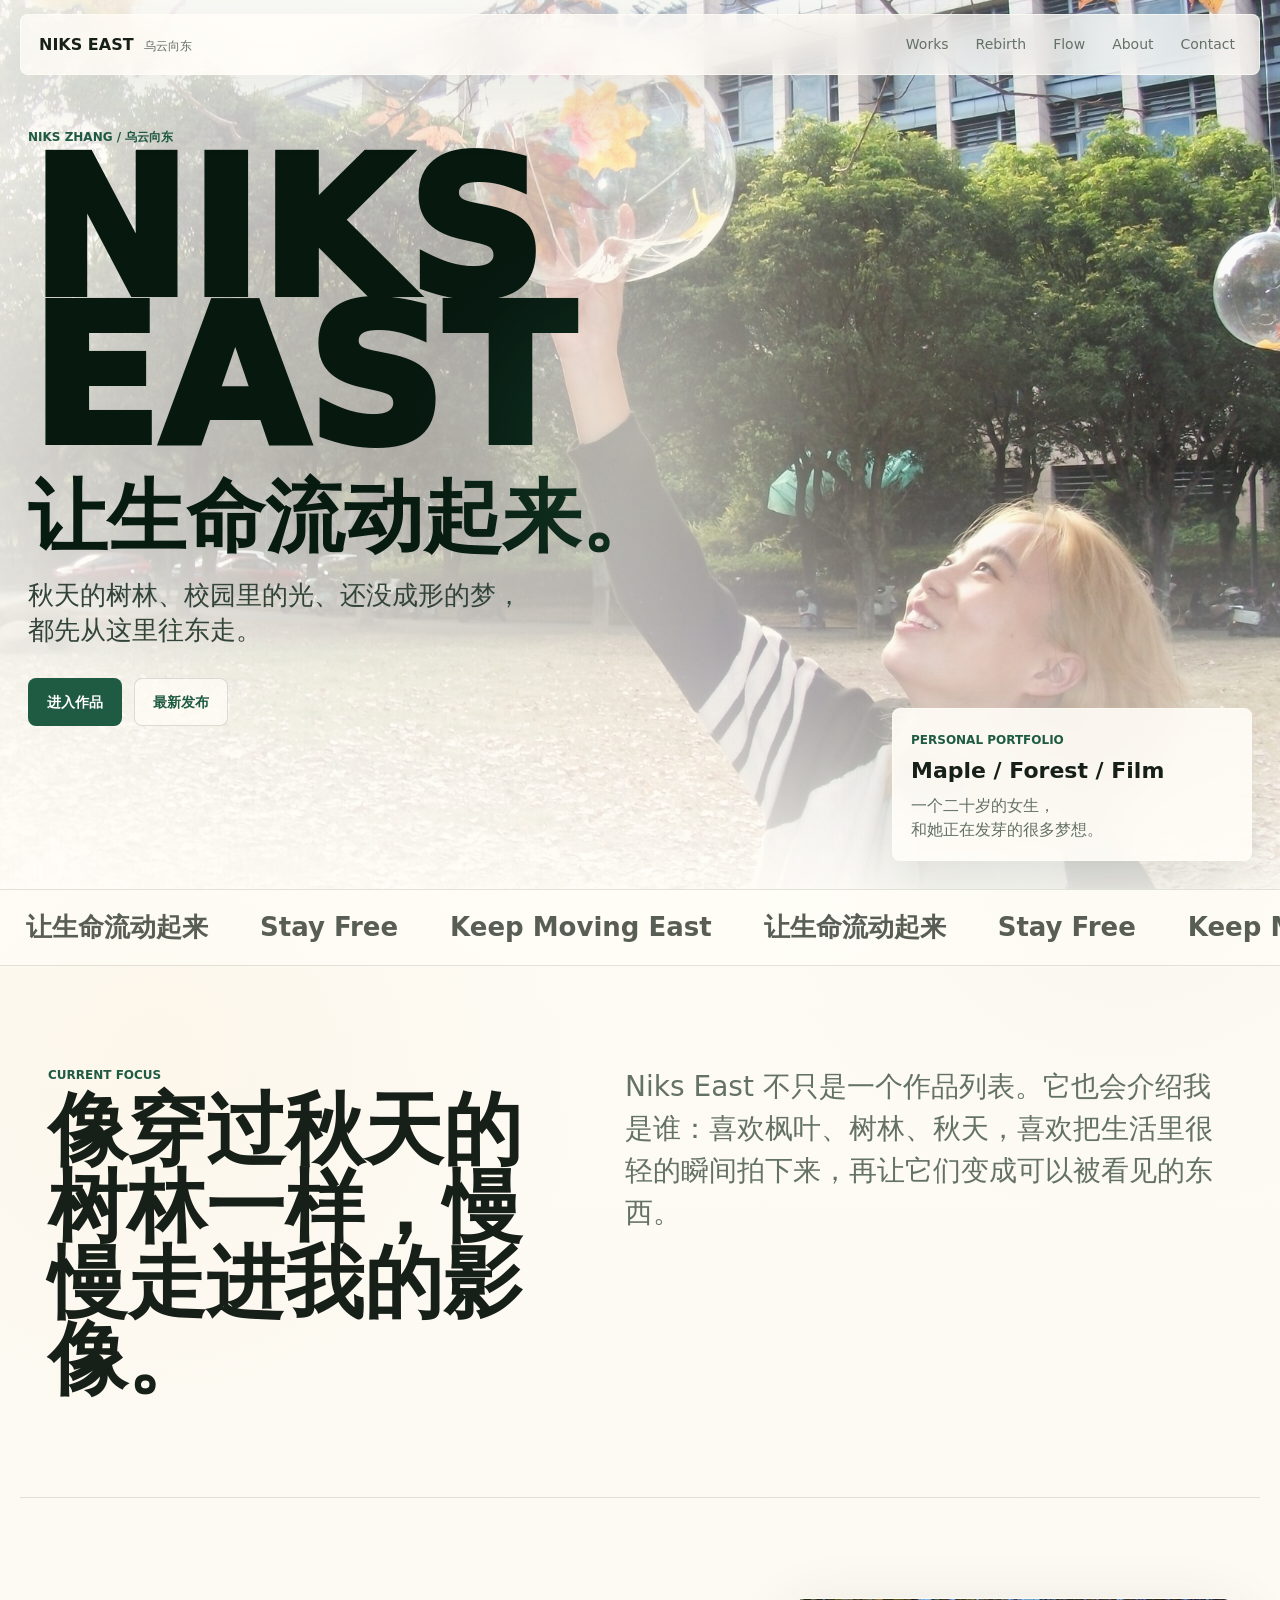
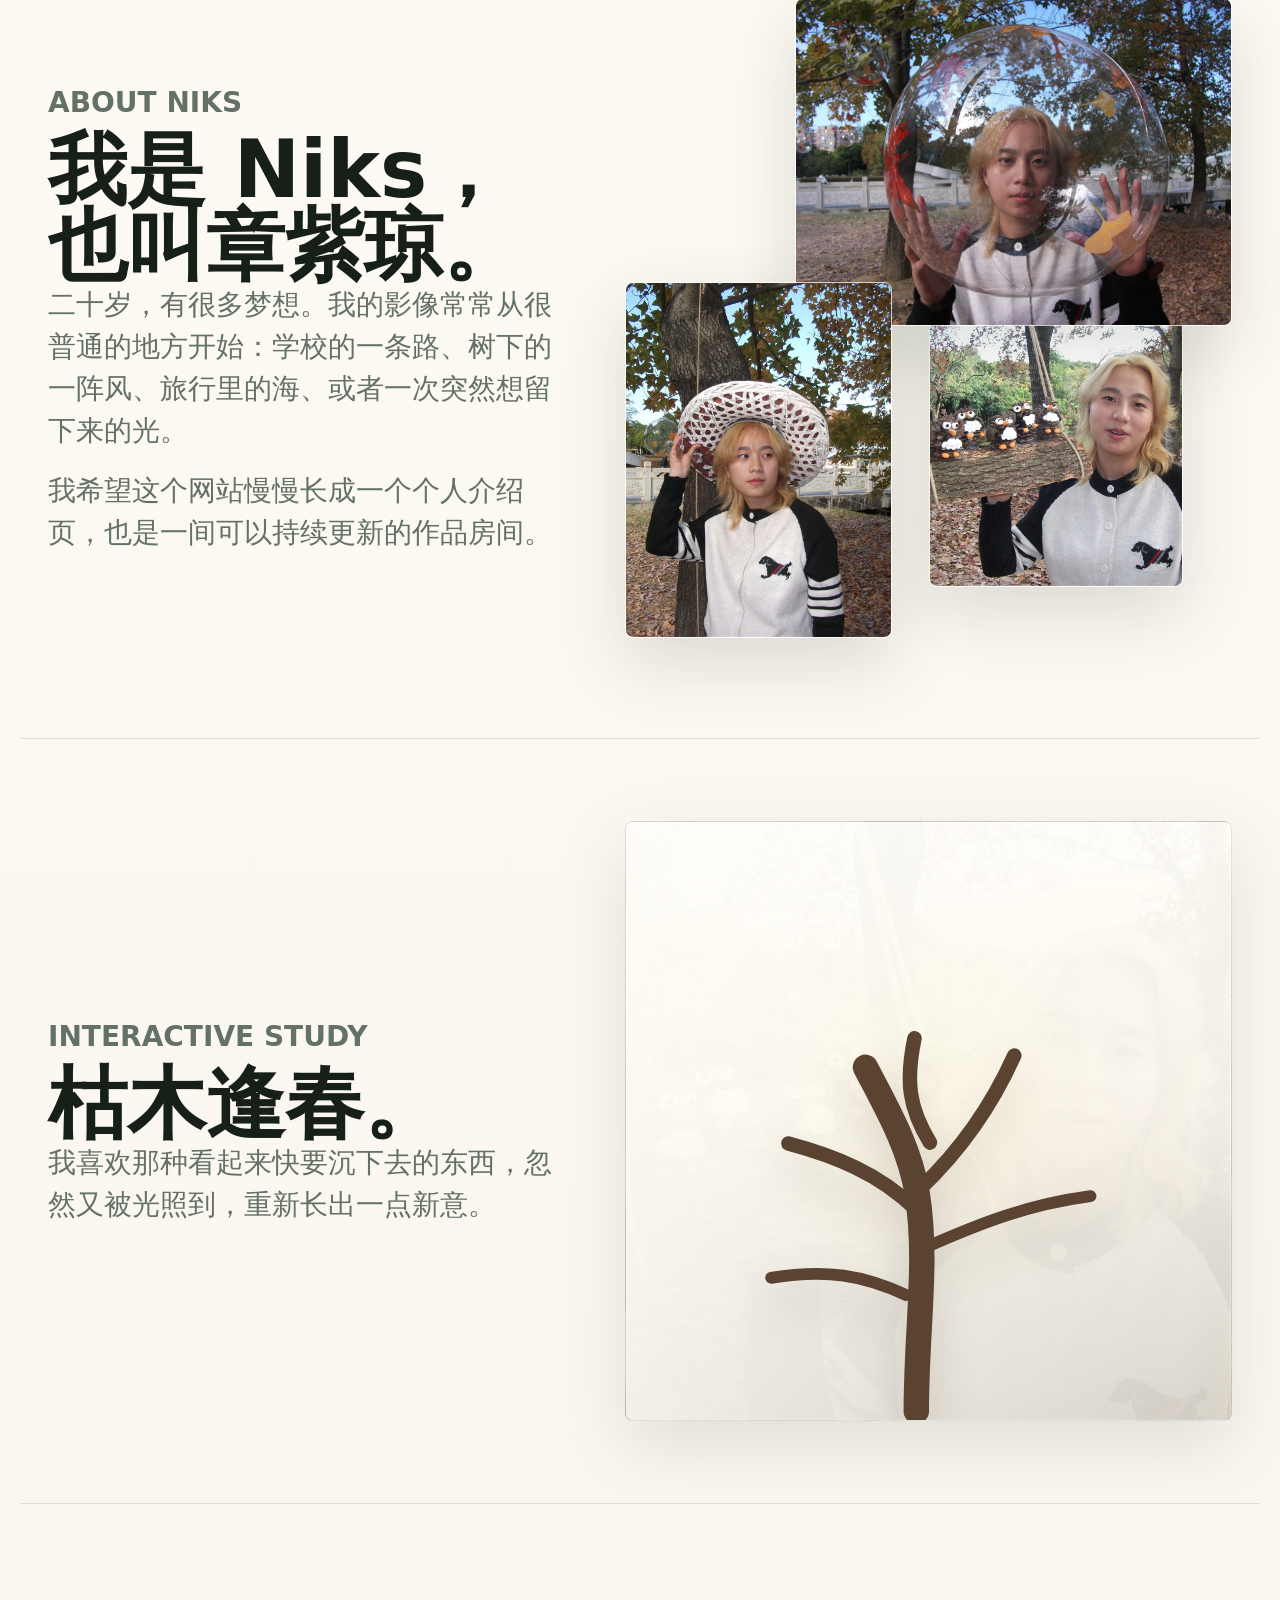
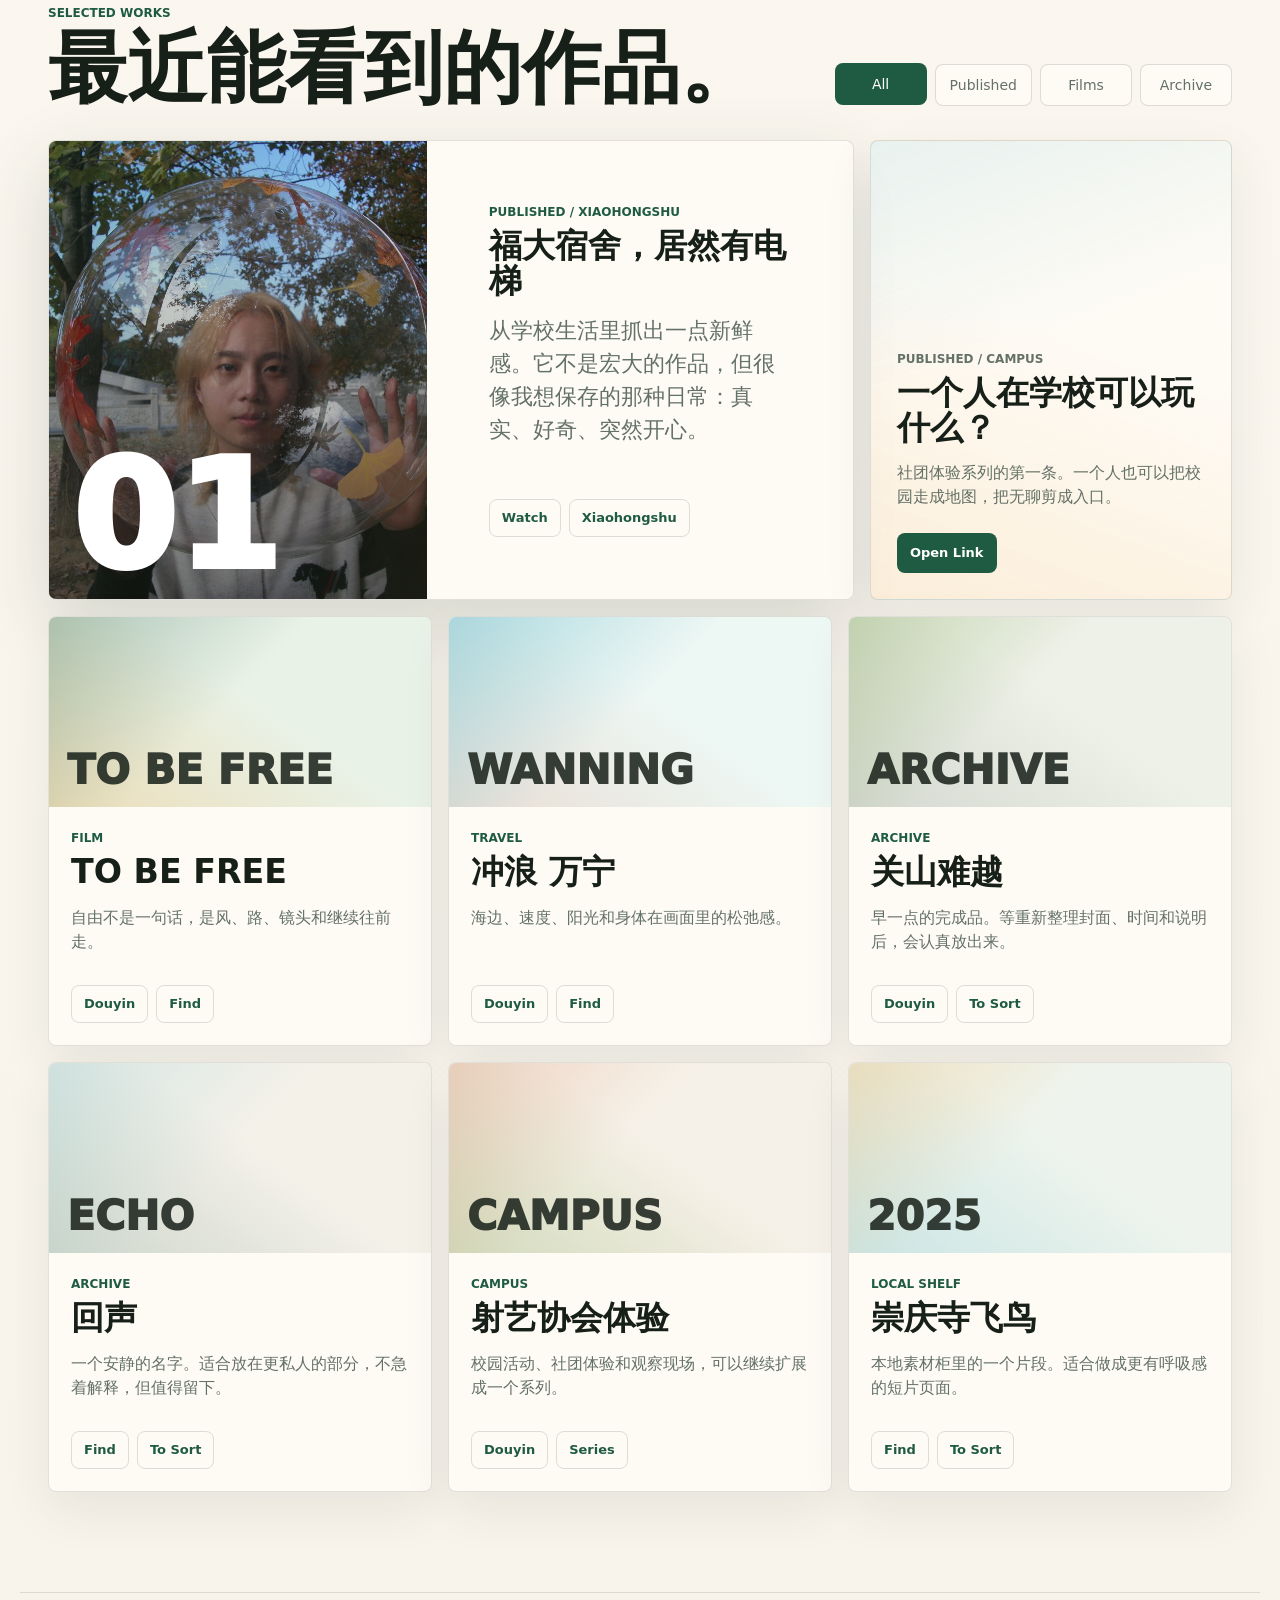
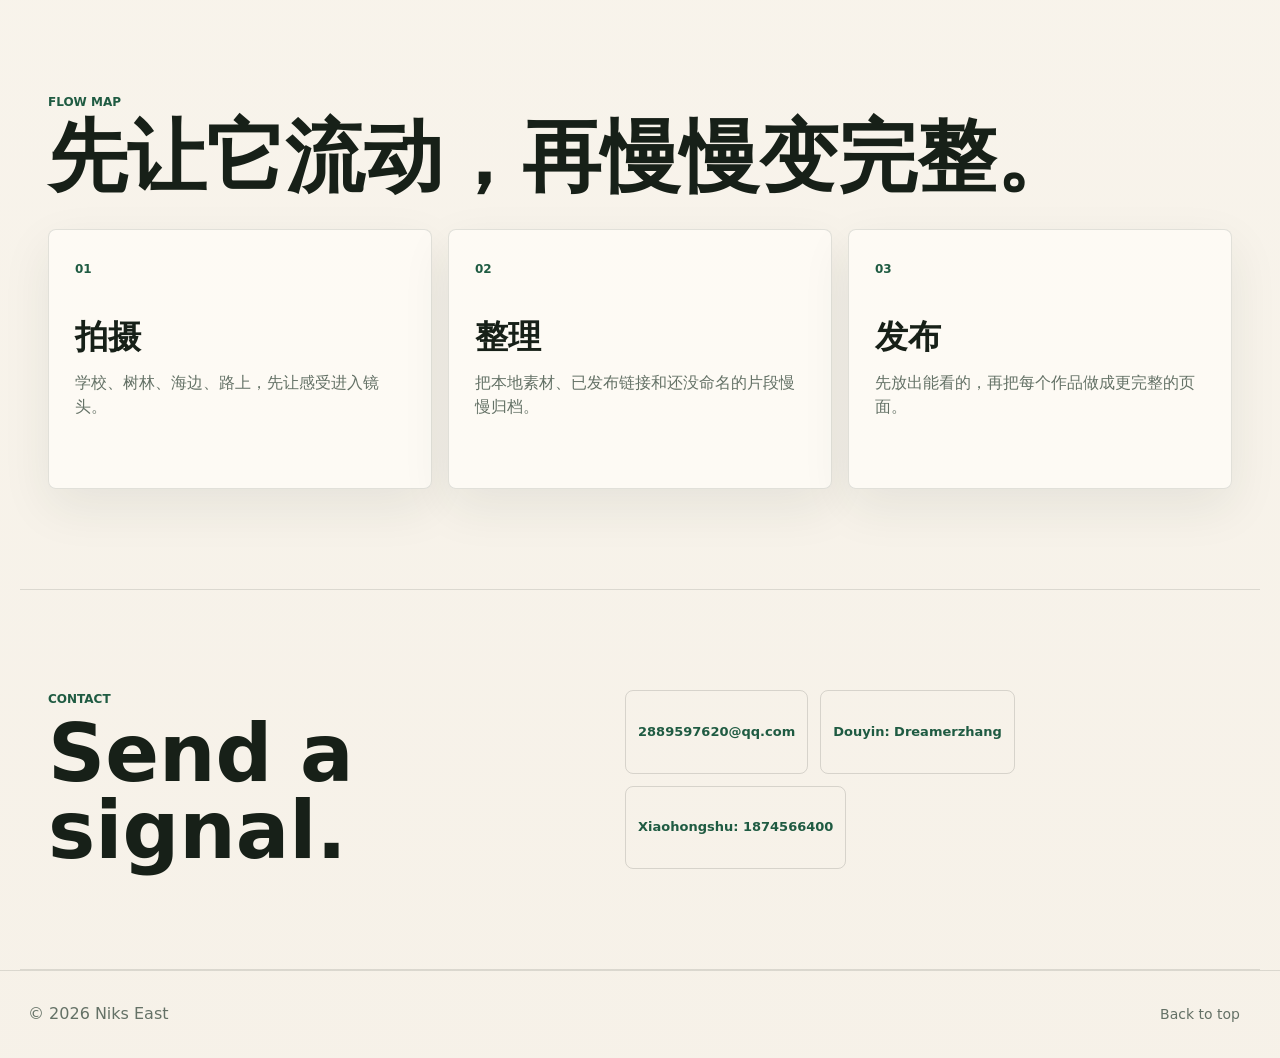
==== commit 2453cd9d: "Add personal maple intro and rebirth interaction" ====
--- a/index.html
+++ b/index.html
@@ -8,7 +8,7 @@
       content="Niks East 是 Niks Zhang / 乌云向东的个人影像作品集。让生命流动起来。"
     />
     <title>Niks East | 让生命流动起来</title>
-    <link rel="preload" href="assets/hero-clouds.png" as="image" />
+    <link rel="preload" href="assets/niks-maple-hero.jpg" as="image" />
     <link rel="stylesheet" href="styles.css" />
   </head>
   <body>
@@ -22,6 +22,7 @@
       </a>
       <nav class="nav-links" aria-label="Page sections">
         <a href="#works">Works</a>
+        <a href="#rebirth">Rebirth</a>
         <a href="#flow">Flow</a>
         <a href="#about">About</a>
         <a href="#contact">Contact</a>
@@ -30,7 +31,7 @@
 
     <main id="top">
       <section class="hero" aria-label="Niks East introduction">
-        <img class="hero-image" src="assets/hero-clouds.png" alt="" />
+        <img class="hero-image" src="assets/niks-maple-hero.jpg" alt="Niks Zhang reaching toward autumn maple leaves in a campus grove." />
         <div class="forest-lines" aria-hidden="true">
           <span></span>
           <span></span>
@@ -43,8 +44,7 @@
           <h1>Niks East</h1>
           <p class="slogan">让生命流动起来。</p>
           <p class="hero-copy">
-            一个继续生长的影像入口。<br />
-            树林、风、学校、海边和还没成形的梦，<br />
+            秋天的树林、校园里的光、还没成形的梦，<br />
             都先从这里往东走。
           </p>
           <div class="hero-actions" aria-label="Primary actions">
@@ -54,8 +54,8 @@
         </div>
         <div class="hero-panel reveal" aria-label="Portfolio summary">
           <span>Personal Portfolio</span>
-          <strong>Forest / Campus / Road</strong>
-          <p>正在整理的作品、已经发布的链接，<br />和下一次出发前的片段。</p>
+          <strong>Maple / Forest / Film</strong>
+          <p>一个二十岁的女生，<br />和她正在发芽的很多梦想。</p>
         </div>
       </section>
 
@@ -73,11 +73,58 @@
       <section class="section intro-band reveal" aria-label="Current focus">
         <div>
           <p class="section-label">Current Focus</p>
-          <h2>像穿过一片树林一样，慢慢走进我的影像。</h2>
+          <h2>像穿过秋天的树林一样，慢慢走进我的影像。</h2>
         </div>
         <p>
-          Niks East 不只是一个作品列表。它更像一个正在长大的影像房间：有完成品，也有练习、预告、切片和之后会被重新整理的梦。
+          Niks East 不只是一个作品列表。它也会介绍我是谁：喜欢枫叶、树林、秋天，喜欢把生活里很轻的瞬间拍下来，再让它们变成可以被看见的东西。
         </p>
+      </section>
+
+      <section id="about" class="section identity-section">
+        <div class="identity-copy reveal">
+          <p class="section-label">About Niks</p>
+          <h2>我是 Niks，也叫章紫琼。</h2>
+          <p>
+            二十岁，有很多梦想。我的影像常常从很普通的地方开始：学校的一条路、树下的一阵风、旅行里的海、或者一次突然想留下来的光。
+          </p>
+          <p>
+            我希望这个网站慢慢长成一个个人介绍页，也是一间可以持续更新的作品房间。
+          </p>
+        </div>
+        <div class="identity-photos reveal" aria-label="Personal autumn photo collage">
+          <img class="photo-main" src="assets/maple-orb.jpg" alt="A transparent orb holding maple leaves." />
+          <img class="photo-side" src="assets/maple-portrait.jpg" alt="Niks in an autumn grove." />
+          <img class="photo-small" src="assets/maple-tree.jpg" alt="Niks standing beside a tree with maple leaves." />
+        </div>
+      </section>
+
+      <section id="rebirth" class="section rebirth-section reveal" aria-label="Deadwood rebirth interaction">
+        <div class="rebirth-copy">
+          <p class="section-label">Interactive Study</p>
+          <h2>枯木逢春。</h2>
+          <p>
+            我喜欢那种看起来快要沉下去的东西，忽然又被光照到，重新长出一点新意。
+          </p>
+        </div>
+        <div class="rebirth-stage" aria-hidden="true">
+          <div class="spring-sun"></div>
+          <svg class="deadwood" viewBox="0 0 520 520" role="img">
+            <path class="trunk" d="M246 484 C246 392 259 320 247 244 C239 194 214 151 190 105" />
+            <path class="branch branch-a" d="M245 261 C205 222 157 203 105 189" />
+            <path class="branch branch-b" d="M251 238 C292 199 327 152 354 92" />
+            <path class="branch branch-c" d="M255 304 C318 276 370 256 438 247" />
+            <path class="branch branch-d" d="M235 356 C188 334 147 327 86 337" />
+            <path class="branch branch-e" d="M261 188 C238 150 234 121 244 73" />
+          </svg>
+          <div class="leaf leaf-1"></div>
+          <div class="leaf leaf-2"></div>
+          <div class="leaf leaf-3"></div>
+          <div class="leaf leaf-4"></div>
+          <div class="leaf leaf-5"></div>
+          <div class="leaf leaf-6"></div>
+          <div class="leaf leaf-7"></div>
+          <div class="growth-ring"></div>
+        </div>
       </section>
 
       <section id="works" class="section works-section">
@@ -227,16 +274,6 @@
         </div>
       </section>
 
-      <section id="about" class="section about-section reveal">
-        <div>
-          <p class="section-label">About</p>
-          <h2>Niks Zhang</h2>
-        </div>
-        <p>
-          我叫章紫琼，也叫 Niks。二十岁，有很多梦想。这里是乌云向东的作品集，也是一个还在长大的影像入口。
-        </p>
-      </section>
-
       <section id="contact" class="section contact-section reveal">
         <div>
           <p class="section-label">Contact</p>
--- a/styles.css
+++ b/styles.css
@@ -11,9 +11,13 @@
   --sky: #86c8d4;
   --sun: #f0b45e;
   --clay: #d9835f;
+  --maple: #c96f35;
+  --bark: #5a4330;
   --shadow: rgba(32, 48, 36, 0.16);
   --mouse-x: 50vw;
   --mouse-y: 50vh;
+  --stage-x: 50%;
+  --stage-y: 50%;
   --scroll: 0%;
 }
 
@@ -30,9 +34,9 @@
   min-width: 320px;
   overflow-x: hidden;
   background:
-    linear-gradient(180deg, rgba(255, 253, 247, 0.72), rgba(232, 242, 239, 0.92)),
-    radial-gradient(circle at 12% 18%, rgba(134, 200, 212, 0.34), transparent 27rem),
-    radial-gradient(circle at 86% 10%, rgba(240, 180, 94, 0.28), transparent 25rem),
+    linear-gradient(180deg, rgba(255, 253, 247, 0.76), rgba(246, 241, 232, 0.98)),
+    radial-gradient(circle at 12% 18%, rgba(240, 180, 94, 0.32), transparent 27rem),
+    radial-gradient(circle at 88% 14%, rgba(132, 169, 93, 0.24), transparent 25rem),
     var(--paper);
   color: var(--ink);
   font-family:
@@ -173,7 +177,8 @@
   width: 100%;
   height: 100%;
   object-fit: cover;
-  filter: saturate(1.05) contrast(0.98);
+  object-position: center center;
+  filter: saturate(1.08) contrast(1.02) brightness(0.98);
   transform: scale(1.03);
   animation: imageDrift 22s ease-in-out infinite alternate;
 }
@@ -181,9 +186,9 @@
 .hero-shade {
   z-index: -2;
   background:
-    linear-gradient(90deg, rgba(255, 253, 247, 0.95), rgba(255, 253, 247, 0.64) 45%, rgba(255, 253, 247, 0.18)),
-    linear-gradient(0deg, rgba(255, 253, 247, 0.98), rgba(255, 253, 247, 0.04) 44%),
-    radial-gradient(circle at var(--mouse-x) var(--mouse-y), rgba(255, 255, 255, 0.44), transparent 34rem);
+    linear-gradient(90deg, rgba(255, 253, 247, 0.82), rgba(255, 253, 247, 0.5) 38%, rgba(255, 253, 247, 0.08) 68%),
+    linear-gradient(0deg, rgba(255, 253, 247, 0.9), rgba(255, 253, 247, 0.02) 48%),
+    radial-gradient(circle at var(--mouse-x) var(--mouse-y), rgba(255, 232, 175, 0.32), transparent 32rem);
 }
 
 .forest-lines {
@@ -268,7 +273,7 @@
 h1 {
   max-width: 980px;
   margin: 12px 0 0;
-  color: #102016;
+  color: #07180f;
   font-size: clamp(70px, 15vw, 190px);
   font-weight: 950;
   letter-spacing: 0;
@@ -279,7 +284,7 @@
 .slogan {
   max-width: 920px;
   margin: 24px 0 0;
-  color: #14241b;
+  color: #081b10;
   font-size: clamp(34px, 6.2vw, 88px);
   font-weight: 850;
   letter-spacing: 0;
@@ -340,7 +345,7 @@
   padding: 18px;
   border: 1px solid rgba(255, 253, 247, 0.62);
   border-radius: 8px;
-  background: rgba(255, 253, 247, 0.72);
+  background: rgba(255, 253, 247, 0.88);
   box-shadow: 0 22px 70px rgba(31, 56, 41, 0.12);
   backdrop-filter: blur(18px);
 }
@@ -394,7 +399,9 @@
 
 .intro-band,
 .about-section,
-.contact-section {
+.contact-section,
+.identity-section,
+.rebirth-section {
   display: grid;
   grid-template-columns: minmax(260px, 0.92fr) minmax(300px, 1.08fr);
   gap: 60px;
@@ -402,10 +409,17 @@
 }
 
 .intro-band p:last-child,
-.about-section p {
+.about-section p,
+.identity-copy p,
+.rebirth-copy p {
   margin: 0;
   color: var(--muted);
   font-size: clamp(19px, 2.2vw, 28px);
+}
+
+.identity-copy p + p,
+.rebirth-copy p + p {
+  margin-top: 18px;
 }
 
 h2 {
@@ -429,6 +443,258 @@
   justify-content: space-between;
   gap: 28px;
   margin-bottom: 34px;
+}
+
+.identity-section {
+  align-items: center;
+}
+
+.identity-photos {
+  position: relative;
+  min-height: 640px;
+}
+
+.identity-photos img {
+  position: absolute;
+  display: block;
+  width: 100%;
+  height: auto;
+  border: 1px solid rgba(255, 253, 247, 0.72);
+  border-radius: 8px;
+  box-shadow: 0 24px 70px rgba(46, 58, 40, 0.16);
+  object-fit: cover;
+}
+
+.photo-main {
+  right: 0;
+  top: 0;
+  z-index: 2;
+  max-width: 72%;
+  aspect-ratio: 4 / 3;
+}
+
+.photo-side {
+  left: 0;
+  bottom: 0;
+  z-index: 3;
+  max-width: 44%;
+  aspect-ratio: 3 / 4;
+}
+
+.photo-small {
+  right: 8%;
+  bottom: 8%;
+  z-index: 1;
+  max-width: 42%;
+  aspect-ratio: 5 / 6;
+  filter: saturate(0.96);
+}
+
+.rebirth-section {
+  align-items: center;
+  padding-top: 82px;
+  padding-bottom: 82px;
+}
+
+.rebirth-stage {
+  position: relative;
+  min-height: 600px;
+  overflow: hidden;
+  border: 1px solid rgba(88, 66, 45, 0.14);
+  border-radius: 8px;
+  background:
+    radial-gradient(circle at var(--stage-x) var(--stage-y), rgba(255, 236, 178, 0.52), transparent 13rem),
+    linear-gradient(180deg, rgba(255, 253, 247, 0.92), rgba(238, 231, 214, 0.86)),
+    url("assets/maple-tree.jpg") center / cover;
+  box-shadow: inset 0 0 0 1px rgba(255, 253, 247, 0.55), 0 24px 70px rgba(46, 58, 40, 0.13);
+  isolation: isolate;
+  cursor: crosshair;
+}
+
+.rebirth-stage::before {
+  content: "";
+  position: absolute;
+  inset: 0;
+  z-index: -1;
+  background:
+    linear-gradient(90deg, rgba(255, 253, 247, 0.84), rgba(255, 253, 247, 0.46)),
+    linear-gradient(0deg, rgba(56, 43, 32, 0.28), transparent 52%);
+}
+
+.spring-sun {
+  position: absolute;
+  left: var(--stage-x);
+  top: var(--stage-y);
+  width: 16rem;
+  height: 16rem;
+  border-radius: 50%;
+  background:
+    radial-gradient(circle, rgba(255, 255, 255, 0.88), rgba(255, 207, 102, 0.42) 34%, transparent 68%);
+  opacity: 0;
+  transform: translate(-50%, -50%) scale(0.72);
+  transition: opacity 500ms ease, transform 700ms cubic-bezier(0.2, 0.8, 0.2, 1);
+}
+
+.deadwood {
+  position: absolute;
+  left: 50%;
+  bottom: -24px;
+  width: min(78%, 520px);
+  transform: translateX(-50%);
+  filter: drop-shadow(0 22px 22px rgba(66, 45, 29, 0.18));
+}
+
+.deadwood path {
+  fill: none;
+  stroke: var(--bark);
+  stroke-linecap: round;
+  stroke-linejoin: round;
+  transition: stroke 700ms ease, stroke-width 700ms ease;
+}
+
+.trunk {
+  stroke-width: 28;
+}
+
+.branch {
+  stroke-width: 16;
+}
+
+.branch-c,
+.branch-d {
+  stroke-width: 13;
+}
+
+.leaf {
+  position: absolute;
+  width: 34px;
+  height: 42px;
+  border-radius: 70% 22% 70% 22%;
+  background:
+    linear-gradient(135deg, rgba(255, 255, 255, 0.38), transparent 36%),
+    linear-gradient(135deg, #a8c86b, #3d8b57 62%, #f0b45e);
+  box-shadow: 0 12px 28px rgba(43, 76, 45, 0.14);
+  opacity: 0;
+  transform: scale(0.1) rotate(-24deg);
+  transition: opacity 520ms ease, transform 760ms cubic-bezier(0.2, 0.8, 0.2, 1);
+}
+
+.leaf::after {
+  content: "";
+  position: absolute;
+  left: 50%;
+  top: 5px;
+  width: 1px;
+  height: 30px;
+  background: rgba(255, 253, 247, 0.52);
+  transform: rotate(-26deg);
+}
+
+.leaf-1 {
+  left: 24%;
+  top: 28%;
+}
+
+.leaf-2 {
+  left: 34%;
+  top: 41%;
+}
+
+.leaf-3 {
+  left: 49%;
+  top: 20%;
+}
+
+.leaf-4 {
+  left: 59%;
+  top: 38%;
+}
+
+.leaf-5 {
+  left: 70%;
+  top: 31%;
+}
+
+.leaf-6 {
+  left: 41%;
+  top: 58%;
+}
+
+.leaf-7 {
+  left: 64%;
+  top: 59%;
+}
+
+.growth-ring {
+  position: absolute;
+  left: 50%;
+  bottom: 42px;
+  width: 280px;
+  height: 80px;
+  border: 1px solid rgba(31, 91, 66, 0.24);
+  border-radius: 50%;
+  opacity: 0;
+  transform: translateX(-50%) scale(0.72);
+  transition: opacity 600ms ease, transform 800ms cubic-bezier(0.2, 0.8, 0.2, 1);
+}
+
+.rebirth-section.is-awake .spring-sun,
+.rebirth-section:hover .spring-sun {
+  opacity: 1;
+  transform: translate(-50%, -50%) scale(1);
+}
+
+.rebirth-section.is-awake .deadwood path,
+.rebirth-section:hover .deadwood path {
+  stroke: #4b6b38;
+}
+
+.rebirth-section.is-awake .leaf,
+.rebirth-section:hover .leaf {
+  opacity: 1;
+  transform: scale(1) rotate(18deg);
+}
+
+.rebirth-section.is-awake .leaf-2,
+.rebirth-section:hover .leaf-2 {
+  transition-delay: 80ms;
+  transform: scale(1) rotate(-34deg);
+}
+
+.rebirth-section.is-awake .leaf-3,
+.rebirth-section:hover .leaf-3 {
+  transition-delay: 130ms;
+  transform: scale(1) rotate(28deg);
+}
+
+.rebirth-section.is-awake .leaf-4,
+.rebirth-section:hover .leaf-4 {
+  transition-delay: 190ms;
+  transform: scale(1) rotate(-18deg);
+}
+
+.rebirth-section.is-awake .leaf-5,
+.rebirth-section:hover .leaf-5 {
+  transition-delay: 240ms;
+  transform: scale(1) rotate(32deg);
+}
+
+.rebirth-section.is-awake .leaf-6,
+.rebirth-section:hover .leaf-6 {
+  transition-delay: 300ms;
+  transform: scale(1) rotate(-10deg);
+}
+
+.rebirth-section.is-awake .leaf-7,
+.rebirth-section:hover .leaf-7 {
+  transition-delay: 360ms;
+  transform: scale(1) rotate(24deg);
+}
+
+.rebirth-section.is-awake .growth-ring,
+.rebirth-section:hover .growth-ring {
+  opacity: 1;
+  transform: translateX(-50%) scale(1);
 }
 
 .tabs {
@@ -484,8 +750,8 @@
   overflow: hidden;
   padding: 22px;
   background:
-    linear-gradient(135deg, rgba(31, 91, 66, 0.18), transparent 44%),
-    url("assets/hero-clouds.png") center / cover;
+    linear-gradient(135deg, rgba(31, 91, 66, 0.2), transparent 44%),
+    url("assets/maple-orb.jpg") center / cover;
   isolation: isolate;
 }
 
@@ -739,12 +1005,17 @@
 }
 
 .reveal {
+  opacity: 1;
+  transform: translateY(0);
+  transition: opacity 700ms cubic-bezier(0.2, 0.8, 0.2, 1), transform 700ms cubic-bezier(0.2, 0.8, 0.2, 1);
+}
+
+.js-enabled .reveal {
   opacity: 0;
   transform: translateY(22px);
-  transition: opacity 700ms cubic-bezier(0.2, 0.8, 0.2, 1), transform 700ms cubic-bezier(0.2, 0.8, 0.2, 1);
-}
-
-.reveal.visible {
+}
+
+.js-enabled .reveal.visible {
   opacity: 1;
   transform: translateY(0);
 }
@@ -815,8 +1086,12 @@
 
   .hero-shade {
     background:
-      linear-gradient(90deg, rgba(255, 253, 247, 0.96), rgba(255, 253, 247, 0.64)),
+      linear-gradient(90deg, rgba(255, 253, 247, 0.95), rgba(255, 253, 247, 0.68)),
       linear-gradient(0deg, rgba(255, 253, 247, 0.98), rgba(255, 253, 247, 0.08) 48%);
+  }
+
+  .hero-image {
+    object-position: 58% center;
   }
 
   .hero-panel {
@@ -833,6 +1108,8 @@
   .intro-band,
   .about-section,
   .contact-section,
+  .identity-section,
+  .rebirth-section,
   .section-heading,
   .spotlight,
   .spotlight-grid {
@@ -854,6 +1131,14 @@
   .flow-grid {
     grid-template-columns: repeat(2, minmax(0, 1fr));
   }
+
+  .identity-photos {
+    min-height: 560px;
+  }
+
+  .rebirth-stage {
+    min-height: 520px;
+  }
 }
 
 @media (max-width: 620px) {
@@ -882,6 +1167,10 @@
     font-size: 18px;
   }
 
+  .hero-image {
+    object-position: 66% center;
+  }
+
   .button {
     width: 100%;
   }
@@ -901,6 +1190,36 @@
     grid-template-columns: 1fr;
   }
 
+  .identity-photos {
+    min-height: 470px;
+  }
+
+  .photo-main {
+    max-width: 88%;
+  }
+
+  .photo-side {
+    max-width: 52%;
+  }
+
+  .photo-small {
+    right: 0;
+    max-width: 48%;
+  }
+
+  .rebirth-stage {
+    min-height: 440px;
+  }
+
+  .deadwood {
+    width: 96%;
+  }
+
+  .leaf {
+    width: 26px;
+    height: 33px;
+  }
+
   .work-card {
     min-height: 0;
   }
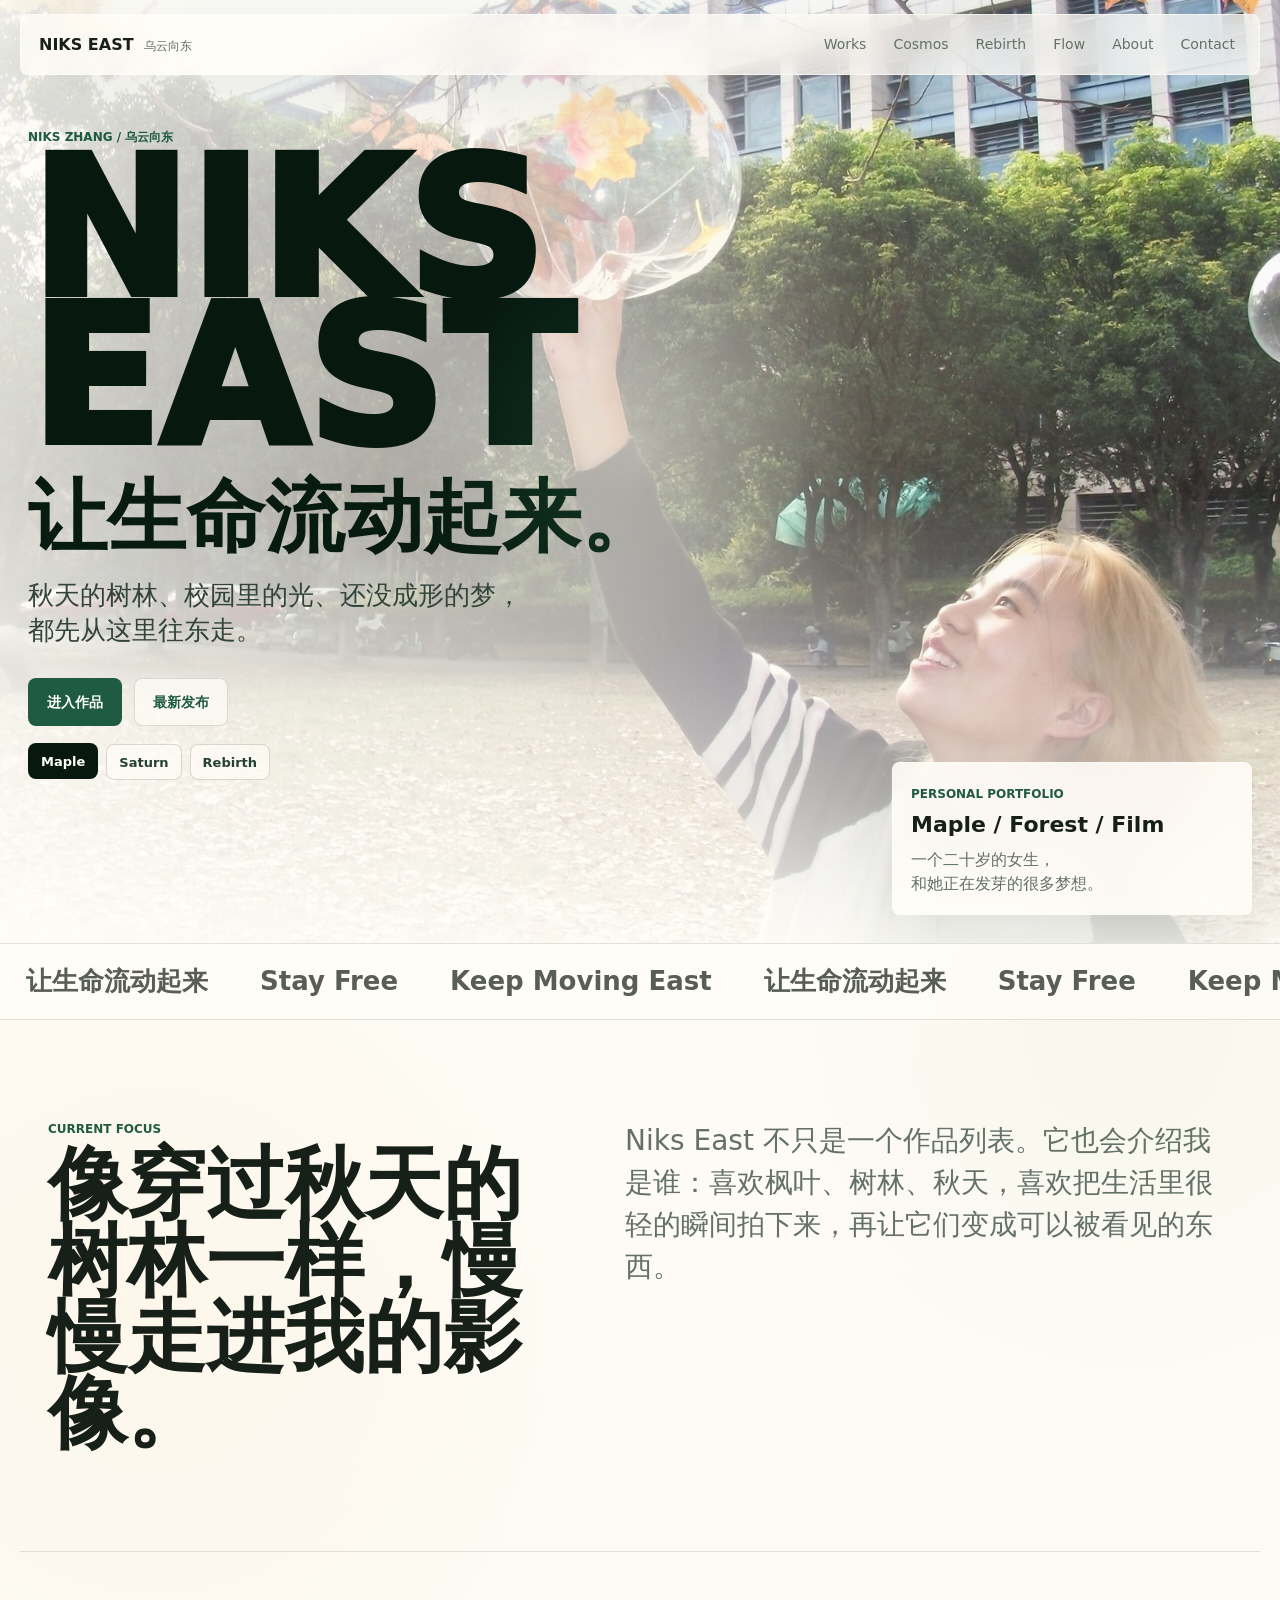
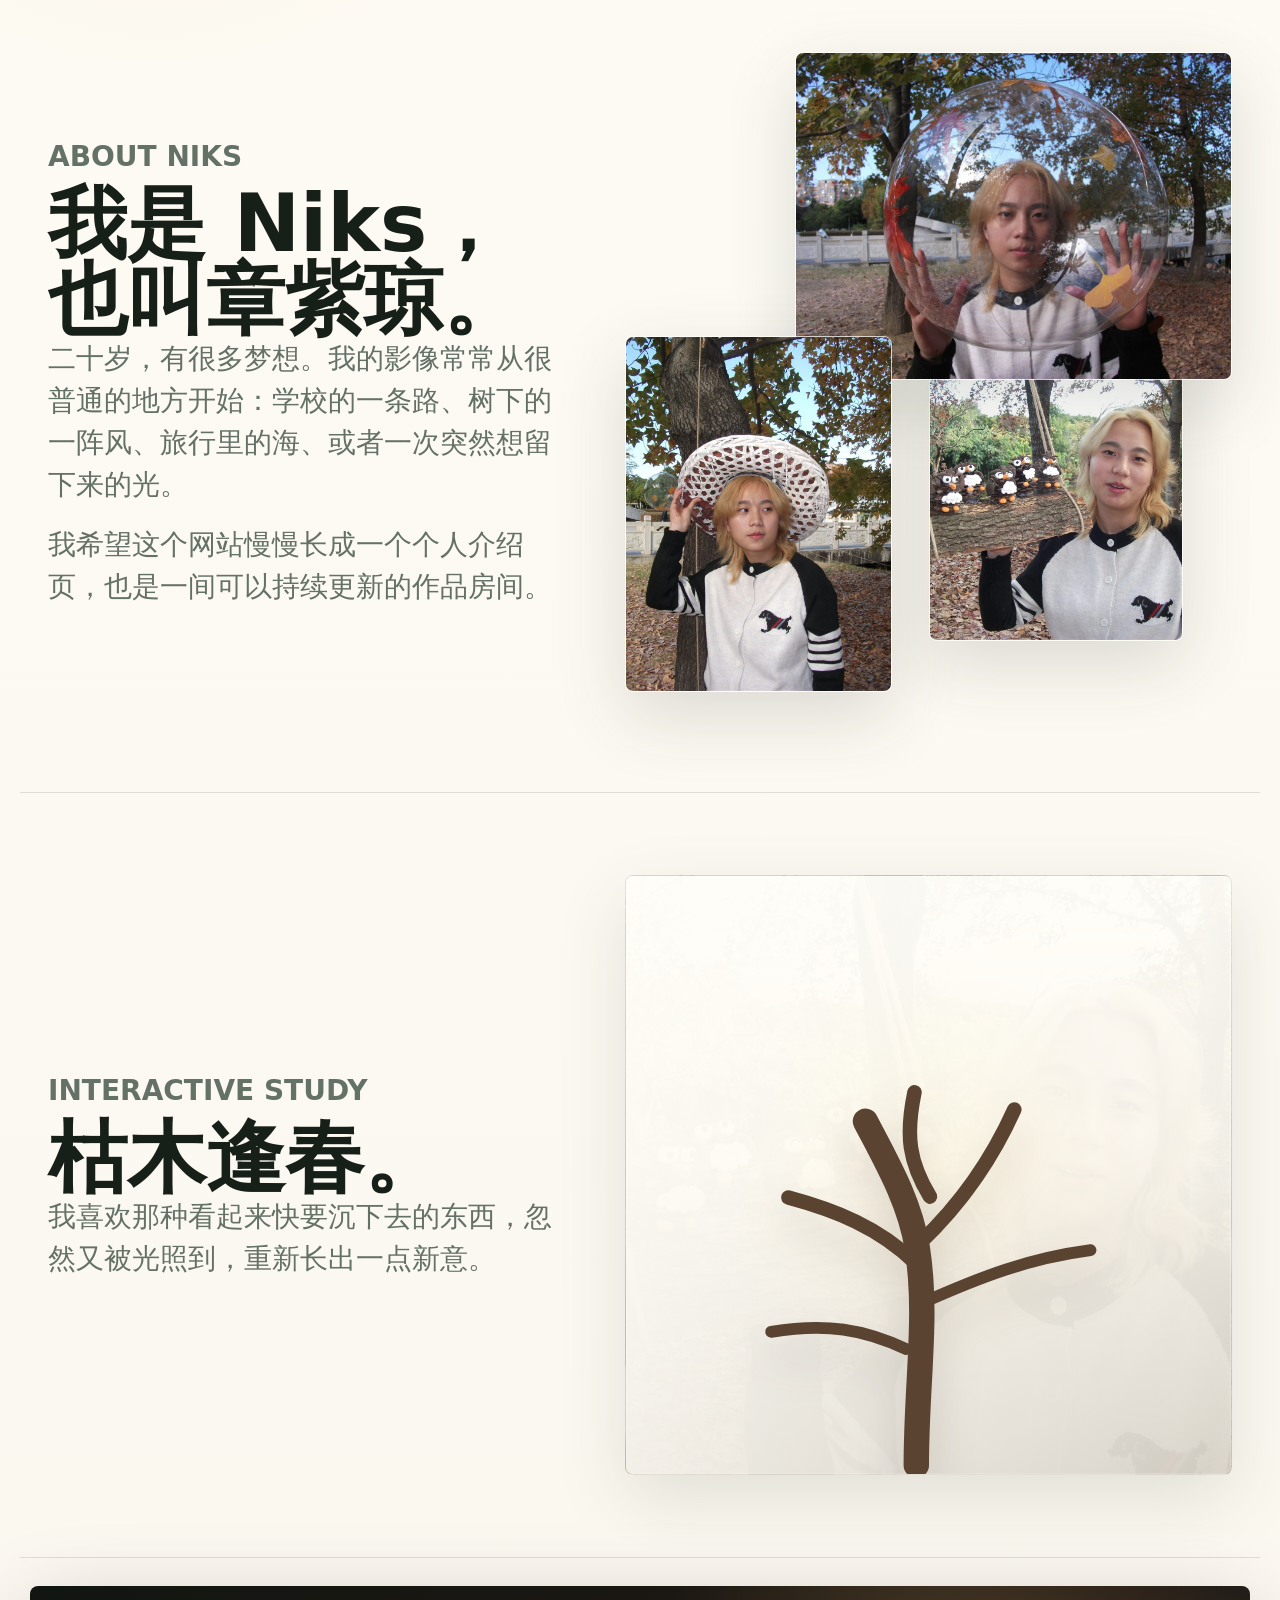
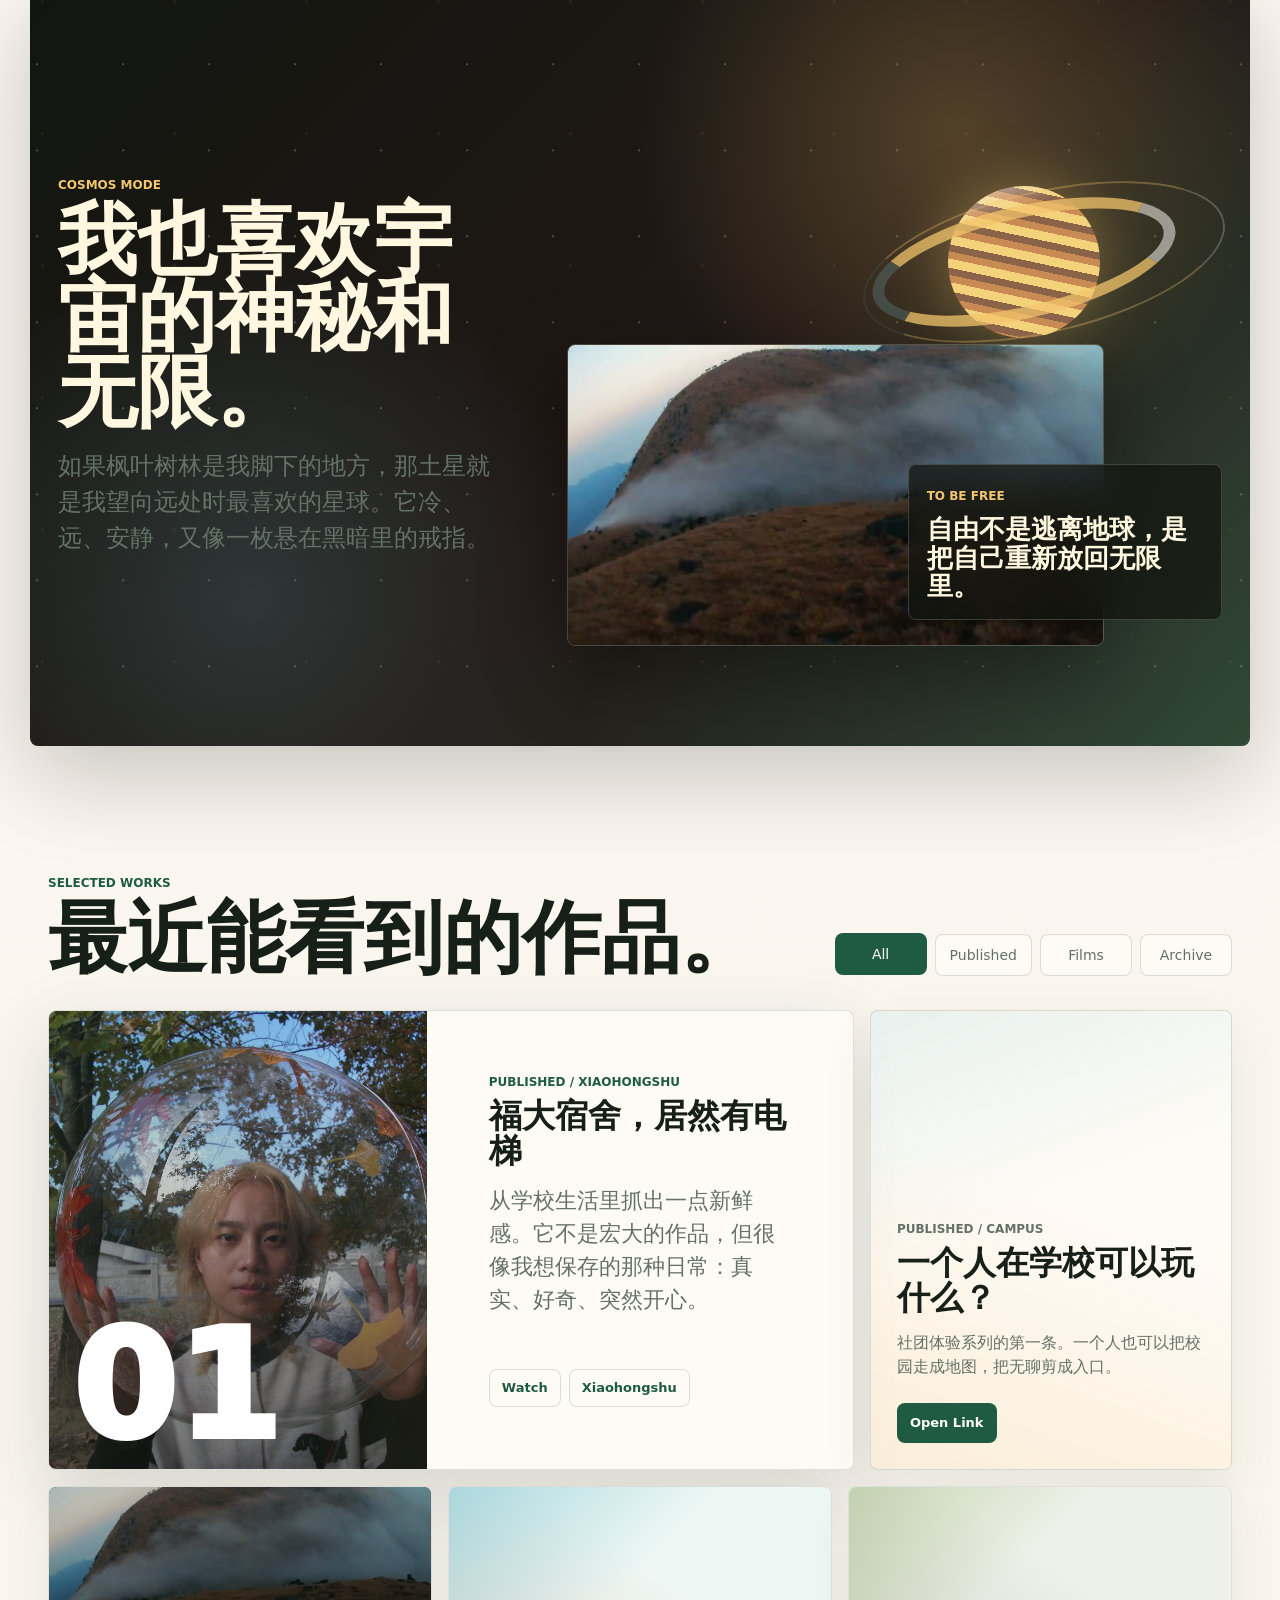
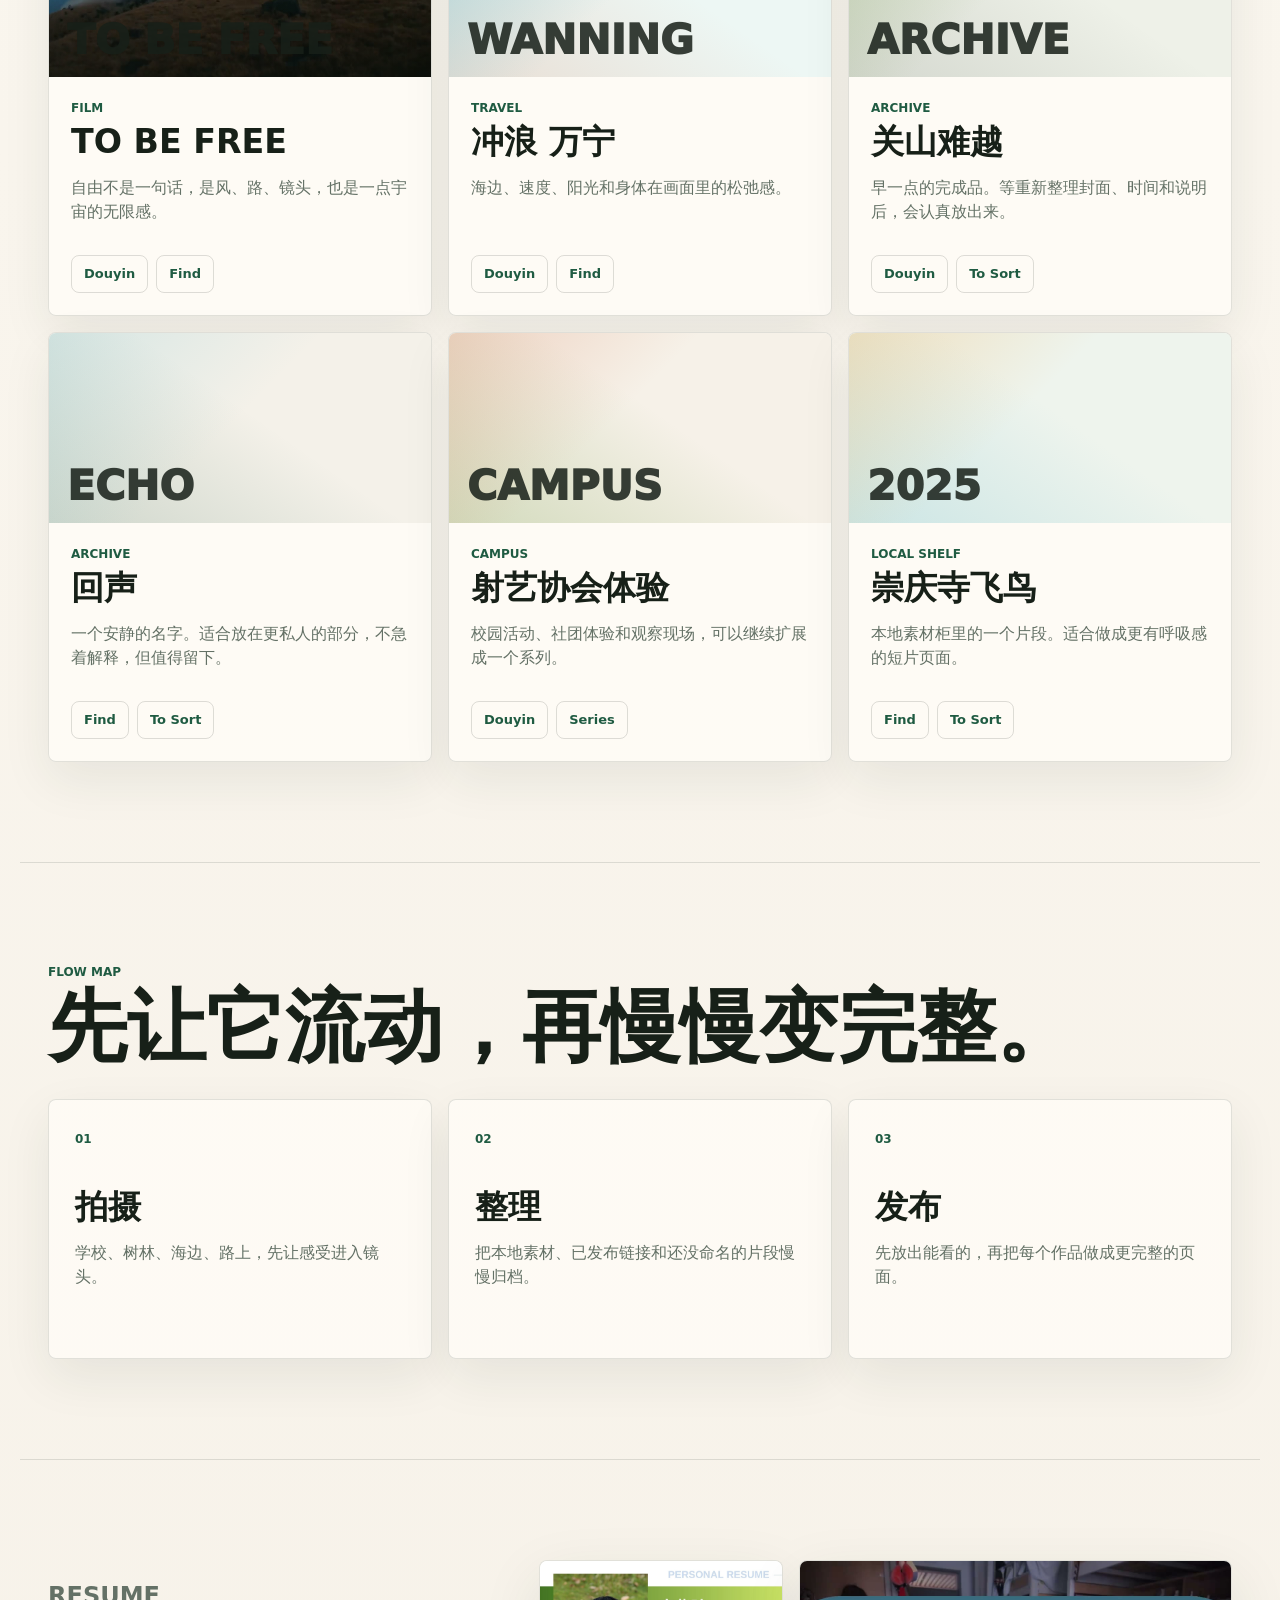
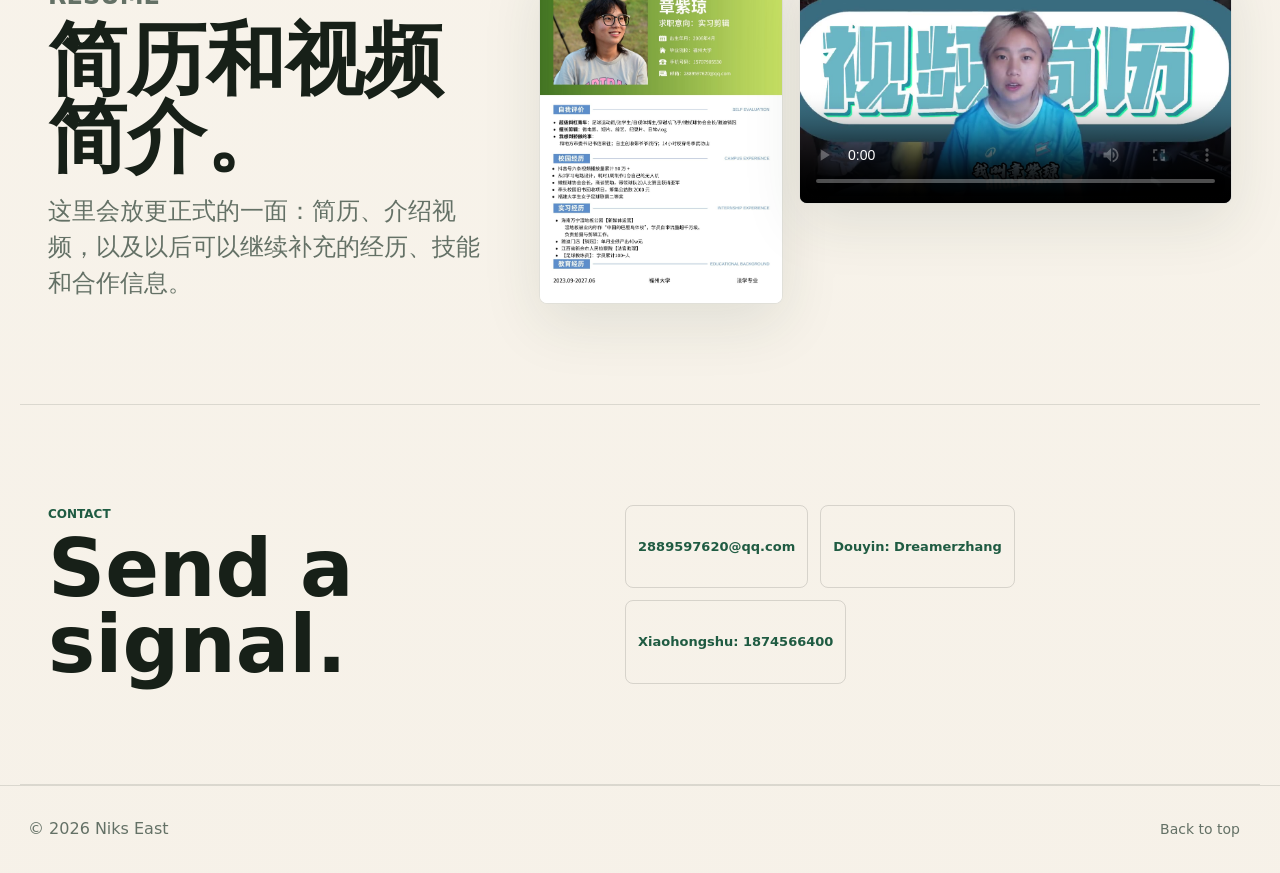
==== commit 0c2083fd: "Add cosmos theme and resume media" ====
--- a/index.html
+++ b/index.html
@@ -11,7 +11,7 @@
     <link rel="preload" href="assets/niks-maple-hero.jpg" as="image" />
     <link rel="stylesheet" href="styles.css" />
   </head>
-  <body>
+  <body data-theme="maple">
     <div class="scroll-progress" aria-hidden="true"></div>
     <div class="cursor-light" aria-hidden="true"></div>
 
@@ -22,6 +22,7 @@
       </a>
       <nav class="nav-links" aria-label="Page sections">
         <a href="#works">Works</a>
+        <a href="#cosmos">Cosmos</a>
         <a href="#rebirth">Rebirth</a>
         <a href="#flow">Flow</a>
         <a href="#about">About</a>
@@ -50,6 +51,11 @@
           <div class="hero-actions" aria-label="Primary actions">
             <a class="button primary" href="#works">进入作品</a>
             <a class="button secondary" href="http://xhslink.com/o/55iMdQvDjoN" target="_blank" rel="noreferrer">最新发布</a>
+          </div>
+          <div class="theme-switcher" aria-label="Choose site mood">
+            <button class="theme-button active" type="button" data-theme-choice="maple">Maple</button>
+            <button class="theme-button" type="button" data-theme-choice="cosmos">Saturn</button>
+            <button class="theme-button" type="button" data-theme-choice="rebirth">Rebirth</button>
           </div>
         </div>
         <div class="hero-panel reveal" aria-label="Portfolio summary">
@@ -127,6 +133,28 @@
         </div>
       </section>
 
+      <section id="cosmos" class="section cosmos-section reveal" aria-label="Saturn and universe theme">
+        <div class="cosmos-copy">
+          <p class="section-label">Cosmos Mode</p>
+          <h2>我也喜欢宇宙的神秘和无限。</h2>
+          <p>
+            如果枫叶树林是我脚下的地方，那土星就是我望向远处时最喜欢的星球。它冷、远、安静，又像一枚悬在黑暗里的戒指。
+          </p>
+        </div>
+        <div class="cosmos-orbit">
+          <div class="saturn" aria-hidden="true">
+            <span class="saturn-core"></span>
+            <span class="saturn-ring"></span>
+            <span class="saturn-ring ring-two"></span>
+          </div>
+          <video class="cosmos-video" src="assets/to-be-free-preview.mp4" poster="assets/to-be-free-poster.jpg" autoplay muted loop playsinline></video>
+          <div class="cosmos-caption">
+            <span>TO BE FREE</span>
+            <strong>自由不是逃离地球，是把自己重新放回无限里。</strong>
+          </div>
+        </div>
+      </section>
+
       <section id="works" class="section works-section">
         <div class="section-heading reveal">
           <div>
@@ -169,11 +197,14 @@
 
         <div class="work-grid" aria-live="polite">
           <article class="work-card reveal" data-kind="film">
-            <div class="thumb thumb-free"><span>TO BE FREE</span></div>
+            <div class="thumb video-thumb">
+              <video src="assets/to-be-free-preview.mp4" poster="assets/to-be-free-poster.jpg" autoplay muted loop playsinline></video>
+              <span>TO BE FREE</span>
+            </div>
             <div class="work-body">
               <p class="work-type">Film</p>
               <h3>TO BE FREE</h3>
-              <p>自由不是一句话，是风、路、镜头和继续往前走。</p>
+              <p>自由不是一句话，是风、路、镜头，也是一点宇宙的无限感。</p>
               <div class="work-links">
                 <a href="https://www.douyin.com/search/Dreamerzhang%20TO%20BE%20FREE" target="_blank" rel="noreferrer">Douyin</a>
                 <a href="https://www.xiaohongshu.com/search_result?keyword=1874566400%20TO%20BE%20FREE" target="_blank" rel="noreferrer">Find</a>
@@ -274,6 +305,22 @@
         </div>
       </section>
 
+      <section id="resume" class="section resume-section reveal" aria-label="Resume and introduction video">
+        <div class="resume-copy">
+          <p class="section-label">Resume</p>
+          <h2>简历和视频简介。</h2>
+          <p>
+            这里会放更正式的一面：简历、介绍视频，以及以后可以继续补充的经历、技能和合作信息。
+          </p>
+        </div>
+        <div class="resume-media">
+          <a class="resume-image" href="assets/resume-zhangziqiong.jpg" target="_blank" rel="noreferrer" aria-label="Open resume image">
+            <img src="assets/resume-zhangziqiong.jpg" alt="章紫琼的个人简历图片" />
+          </a>
+          <video class="resume-video" src="assets/intro-video.mp4" poster="assets/intro-video-poster.jpg" controls preload="metadata"></video>
+        </div>
+      </section>
+
       <section id="contact" class="section contact-section reveal">
         <div>
           <p class="section-label">Contact</p>
--- a/styles.css
+++ b/styles.css
@@ -57,6 +57,29 @@
   opacity: 0.7;
 }
 
+body[data-theme="cosmos"] {
+  --line: rgba(239, 219, 172, 0.16);
+  --forest: #d7b66b;
+  --moss: #88a982;
+  --sky: #7cc3d0;
+  --sun: #f3c66d;
+  --shadow: rgba(0, 0, 0, 0.38);
+  background:
+    radial-gradient(circle at 72% 12%, rgba(215, 182, 107, 0.22), transparent 22rem),
+    radial-gradient(circle at 18% 18%, rgba(124, 195, 208, 0.18), transparent 20rem),
+    linear-gradient(180deg, #11170f, #201a16 56%, #f6f1e8);
+}
+
+body[data-theme="rebirth"] {
+  --forest: #356b3f;
+  --moss: #9fbd62;
+  --sun: #ffd079;
+  --clay: #bd7854;
+  background:
+    radial-gradient(circle at var(--mouse-x) var(--mouse-y), rgba(255, 208, 121, 0.28), transparent 23rem),
+    linear-gradient(180deg, #fffdf7, #edf4e8 52%, #f6f1e8);
+}
+
 a {
   color: inherit;
   text-decoration: none;
@@ -135,6 +158,11 @@
   display: flex;
   align-items: center;
   gap: 3px;
+  scrollbar-width: none;
+}
+
+.nav-links::-webkit-scrollbar {
+  display: none;
 }
 
 .nav-links a,
@@ -336,6 +364,34 @@
   color: var(--forest);
 }
 
+.theme-switcher {
+  display: flex;
+  flex-wrap: wrap;
+  gap: 8px;
+  margin-top: 18px;
+}
+
+.theme-button {
+  min-height: 36px;
+  padding: 0 12px;
+  border: 1px solid rgba(23, 32, 24, 0.16);
+  border-radius: 8px;
+  background: rgba(255, 253, 247, 0.72);
+  color: #244133;
+  cursor: pointer;
+  font: inherit;
+  font-size: 13px;
+  font-weight: 850;
+  transition: transform 180ms ease, background 180ms ease, color 180ms ease;
+}
+
+.theme-button.active,
+.theme-button:hover {
+  background: #07180f;
+  color: white;
+  transform: translateY(-1px);
+}
+
 .hero-panel {
   position: absolute;
   right: 28px;
@@ -695,6 +751,146 @@
 .rebirth-section:hover .growth-ring {
   opacity: 1;
   transform: translateX(-50%) scale(1);
+}
+
+.cosmos-section {
+  position: relative;
+  display: grid;
+  grid-template-columns: minmax(280px, 0.82fr) minmax(320px, 1.18fr);
+  gap: 54px;
+  align-items: center;
+  width: min(calc(100% - 56px), 1220px);
+  margin-top: 28px;
+  margin-bottom: 28px;
+  overflow: hidden;
+  border-radius: 8px;
+  background:
+    radial-gradient(circle at 76% 20%, rgba(243, 198, 109, 0.24), transparent 20rem),
+    radial-gradient(circle at 18% 80%, rgba(124, 195, 208, 0.18), transparent 22rem),
+    linear-gradient(135deg, #121610, #211815 56%, #304835);
+  color: #f8f1df;
+  box-shadow: 0 28px 90px rgba(12, 14, 10, 0.22);
+}
+
+.cosmos-section::before {
+  content: "";
+  position: absolute;
+  inset: 0;
+  background-image:
+    radial-gradient(circle, rgba(255, 253, 247, 0.8) 0 1px, transparent 1px),
+    radial-gradient(circle, rgba(215, 182, 107, 0.58) 0 1px, transparent 1px);
+  background-position: 12% 18%, 80% 34%;
+  background-size: 86px 86px, 132px 132px;
+  opacity: 0.28;
+  pointer-events: none;
+}
+
+.cosmos-copy,
+.cosmos-orbit {
+  position: relative;
+  z-index: 1;
+}
+
+.cosmos-copy p:not(.section-label),
+.resume-copy p {
+  margin: 18px 0 0;
+  color: var(--muted);
+  font-size: clamp(18px, 2vw, 24px);
+}
+
+.cosmos-section .section-label {
+  color: #f3c66d;
+}
+
+.cosmos-section h2 {
+  color: #fff7df;
+}
+
+.cosmos-orbit {
+  min-height: 560px;
+}
+
+.saturn {
+  position: absolute;
+  right: 5%;
+  top: 2%;
+  z-index: 3;
+  width: min(42vw, 330px);
+  aspect-ratio: 1;
+  animation: saturnFloat 7s ease-in-out infinite alternate;
+}
+
+.saturn-core,
+.saturn-ring {
+  position: absolute;
+  inset: 0;
+  margin: auto;
+  display: block;
+}
+
+.saturn-core {
+  width: 46%;
+  height: 46%;
+  border-radius: 50%;
+  background:
+    linear-gradient(160deg, rgba(255, 255, 255, 0.62), transparent 24%),
+    repeating-linear-gradient(12deg, #f4d27c 0 9px, #c98b54 9px 16px, #8b6349 16px 23px);
+  box-shadow: 0 0 60px rgba(243, 198, 109, 0.38);
+}
+
+.saturn-ring {
+  width: 94%;
+  height: 34%;
+  border: 12px solid rgba(243, 198, 109, 0.74);
+  border-left-color: rgba(124, 195, 208, 0.22);
+  border-right-color: rgba(255, 253, 247, 0.52);
+  border-radius: 50%;
+  transform: rotate(-13deg);
+}
+
+.ring-two {
+  width: 112%;
+  height: 43%;
+  border-width: 2px;
+  opacity: 0.42;
+}
+
+.cosmos-video {
+  position: absolute;
+  left: 0;
+  bottom: 0;
+  width: min(82%, 740px);
+  aspect-ratio: 16 / 9;
+  border: 1px solid rgba(255, 247, 222, 0.18);
+  border-radius: 8px;
+  box-shadow: 0 24px 80px rgba(0, 0, 0, 0.34);
+  object-fit: cover;
+}
+
+.cosmos-caption {
+  position: absolute;
+  right: 0;
+  bottom: 26px;
+  width: min(380px, 48%);
+  padding: 18px;
+  border: 1px solid rgba(255, 247, 222, 0.18);
+  border-radius: 8px;
+  background: rgba(18, 22, 16, 0.72);
+  backdrop-filter: blur(18px);
+}
+
+.cosmos-caption span {
+  color: #f3c66d;
+  font-size: 12px;
+  font-weight: 900;
+}
+
+.cosmos-caption strong {
+  display: block;
+  margin-top: 8px;
+  color: #fff7df;
+  font-size: clamp(19px, 2vw, 26px);
+  line-height: 1.12;
 }
 
 .tabs {
@@ -870,6 +1066,30 @@
     linear-gradient(180deg, #f7f5ed, #d9e8df);
 }
 
+.video-thumb {
+  background: #11170f;
+}
+
+.video-thumb video {
+  position: absolute;
+  inset: 0;
+  width: 100%;
+  height: 100%;
+  object-fit: cover;
+  opacity: 0.78;
+}
+
+.video-thumb::after {
+  content: "";
+  position: absolute;
+  inset: 0;
+  background: linear-gradient(0deg, rgba(8, 16, 12, 0.48), transparent 62%);
+}
+
+.video-thumb span {
+  color: #fff7df;
+}
+
 .thumb::before {
   content: "";
   position: absolute;
@@ -984,6 +1204,40 @@
   margin-top: 40px;
 }
 
+.resume-section {
+  display: grid;
+  grid-template-columns: minmax(260px, 0.78fr) minmax(320px, 1.22fr);
+  gap: 48px;
+  align-items: start;
+  border-bottom: 1px solid var(--line);
+}
+
+.resume-media {
+  display: grid;
+  grid-template-columns: minmax(210px, 0.72fr) minmax(280px, 1.28fr);
+  gap: 16px;
+}
+
+.resume-image,
+.resume-video {
+  overflow: hidden;
+  border: 1px solid rgba(23, 32, 24, 0.12);
+  border-radius: 8px;
+  background: rgba(255, 253, 247, 0.76);
+  box-shadow: 0 20px 60px rgba(31, 56, 41, 0.1);
+}
+
+.resume-image img {
+  display: block;
+  width: 100%;
+}
+
+.resume-video {
+  width: 100%;
+  aspect-ratio: 16 / 9;
+  object-fit: cover;
+}
+
 .contact-links {
   display: flex;
   flex-wrap: wrap;
@@ -1046,6 +1300,15 @@
   }
   to {
     transform: translateX(-50%);
+  }
+}
+
+@keyframes saturnFloat {
+  from {
+    transform: translate3d(0, 0, 0) rotate(-1deg);
+  }
+  to {
+    transform: translate3d(-14px, 18px, 0) rotate(3deg);
   }
 }
 
@@ -1110,6 +1373,8 @@
   .contact-section,
   .identity-section,
   .rebirth-section,
+  .cosmos-section,
+  .resume-section,
   .section-heading,
   .spotlight,
   .spotlight-grid {
@@ -1132,6 +1397,29 @@
     grid-template-columns: repeat(2, minmax(0, 1fr));
   }
 
+  .cosmos-section {
+    width: min(calc(100% - 36px), 1240px);
+  }
+
+  .cosmos-orbit {
+    min-height: 520px;
+  }
+
+  .cosmos-video {
+    width: 100%;
+  }
+
+  .cosmos-caption {
+    left: 18px;
+    right: 18px;
+    bottom: 18px;
+    width: auto;
+  }
+
+  .resume-media {
+    grid-template-columns: 1fr;
+  }
+
   .identity-photos {
     min-height: 560px;
   }
@@ -1211,6 +1499,20 @@
     min-height: 440px;
   }
 
+  .cosmos-section {
+    padding-left: 18px;
+    padding-right: 18px;
+  }
+
+  .cosmos-orbit {
+    min-height: 470px;
+  }
+
+  .saturn {
+    right: -8%;
+    width: 260px;
+  }
+
   .deadwood {
     width: 96%;
   }
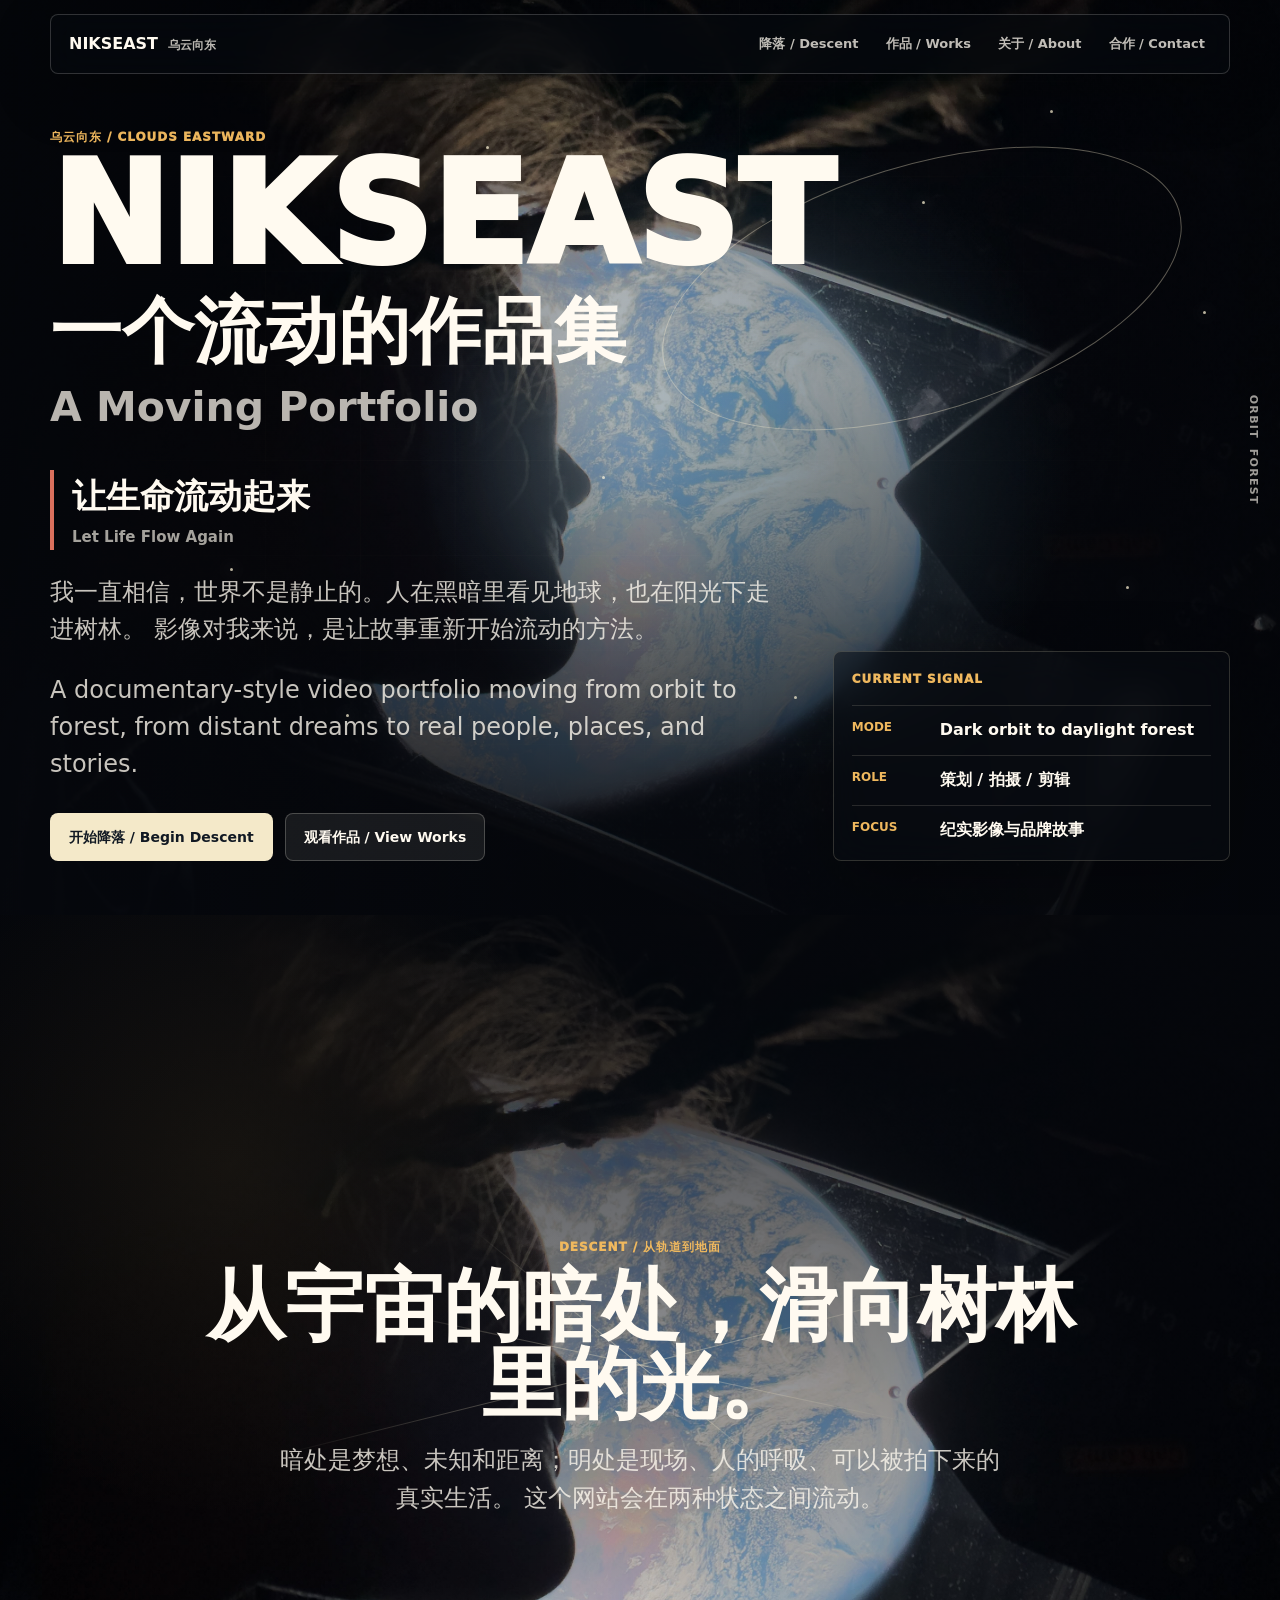
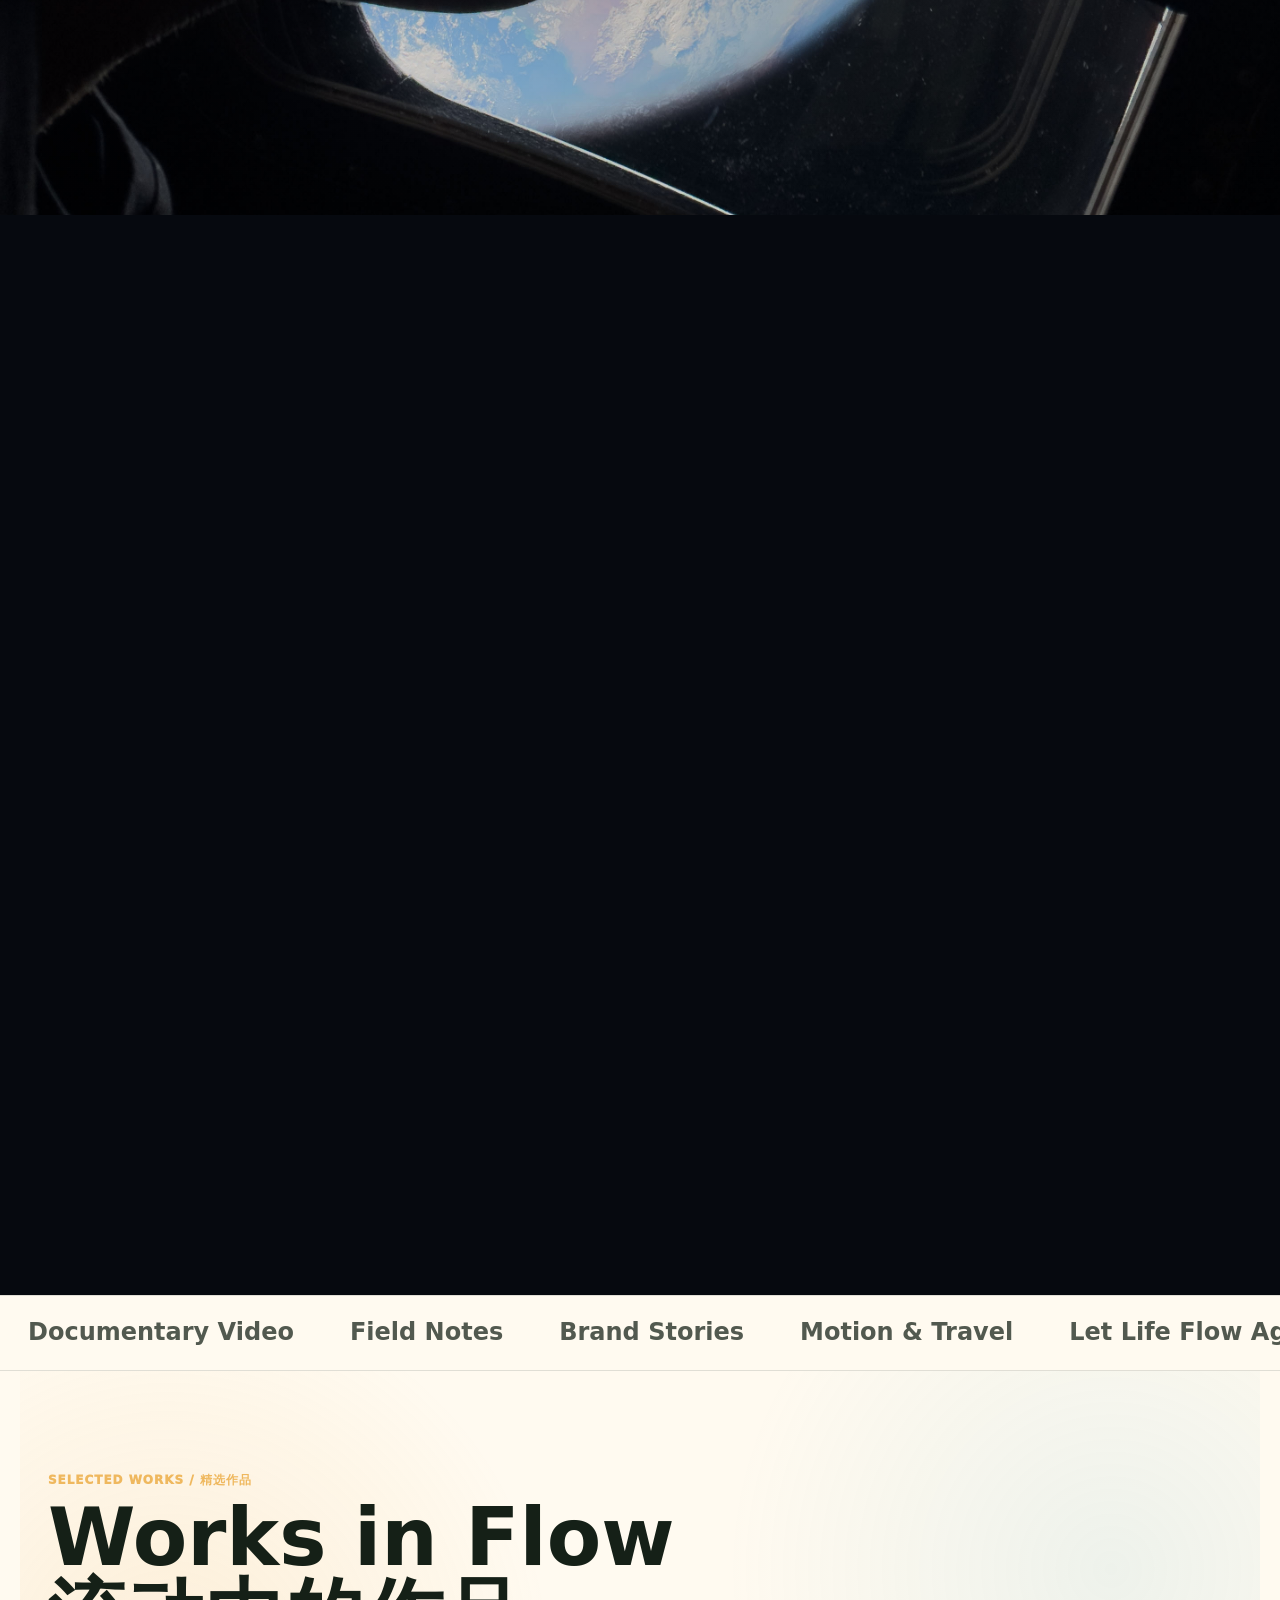
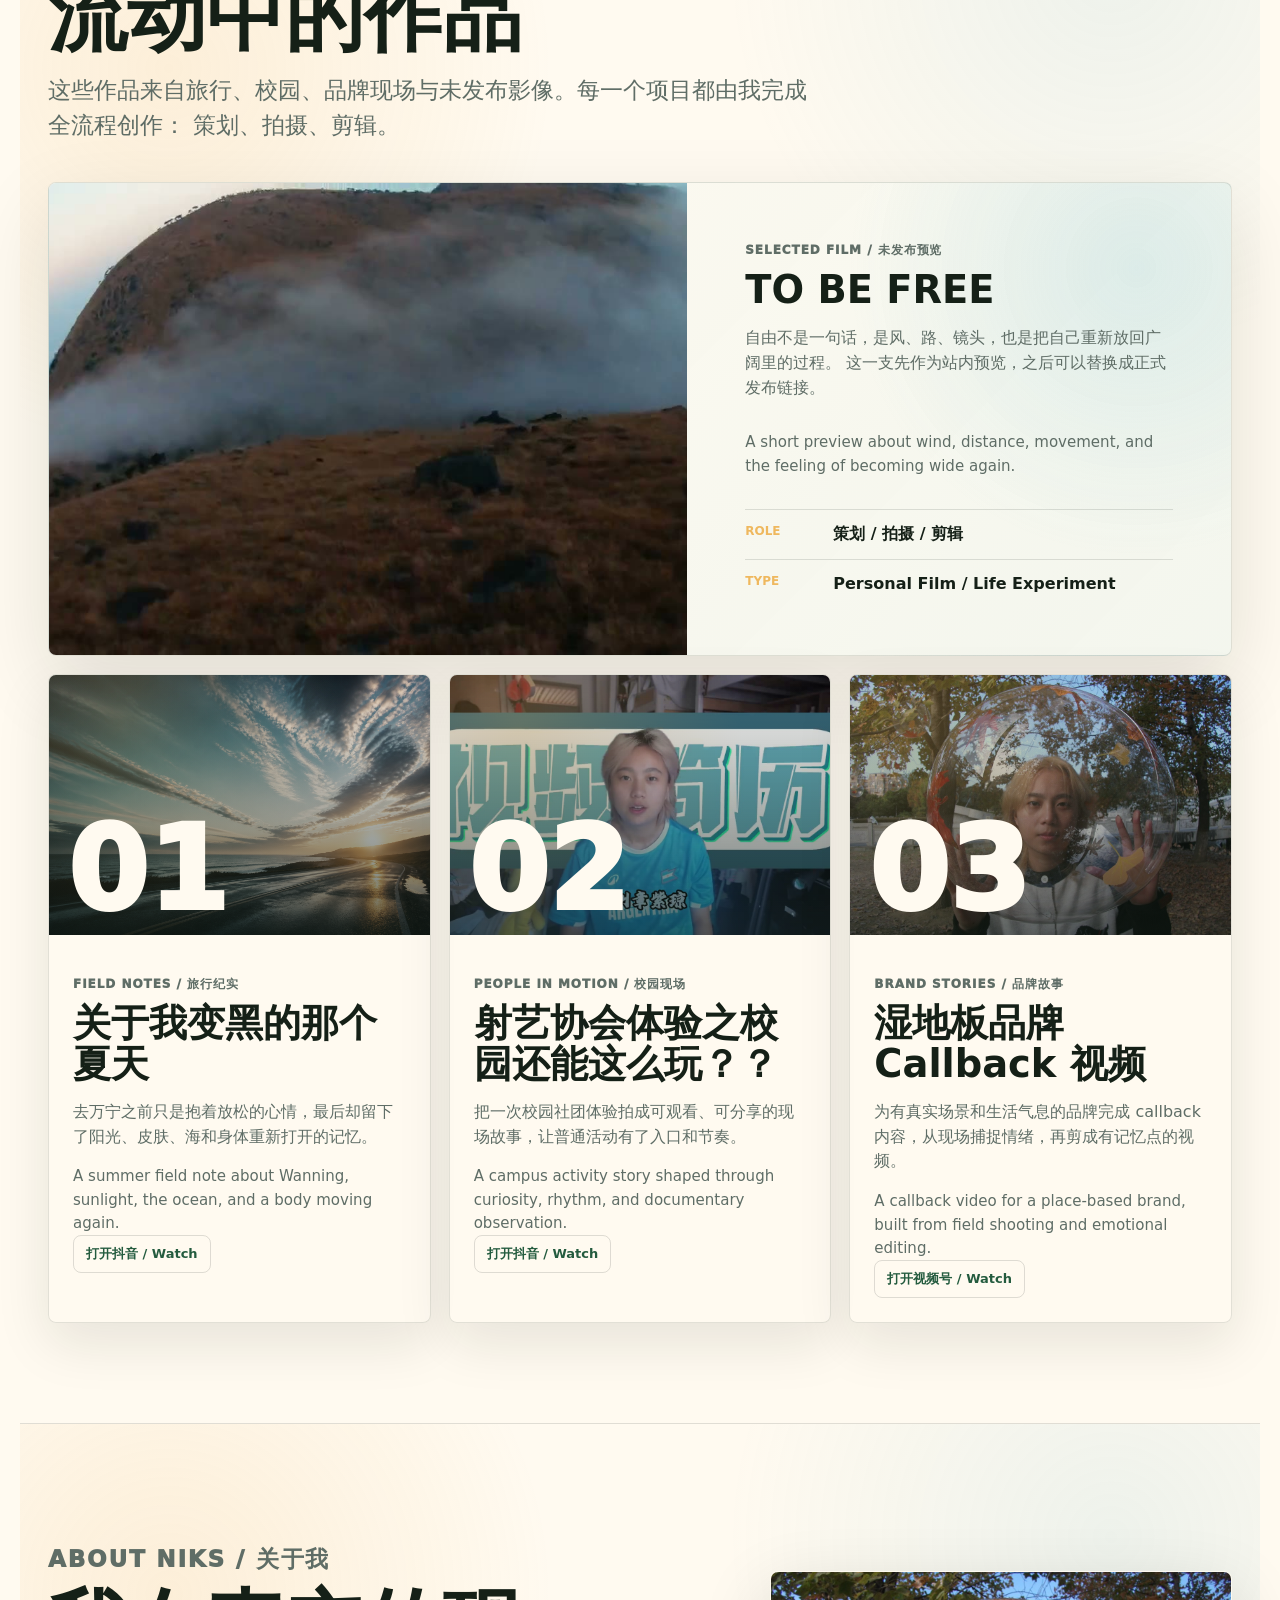
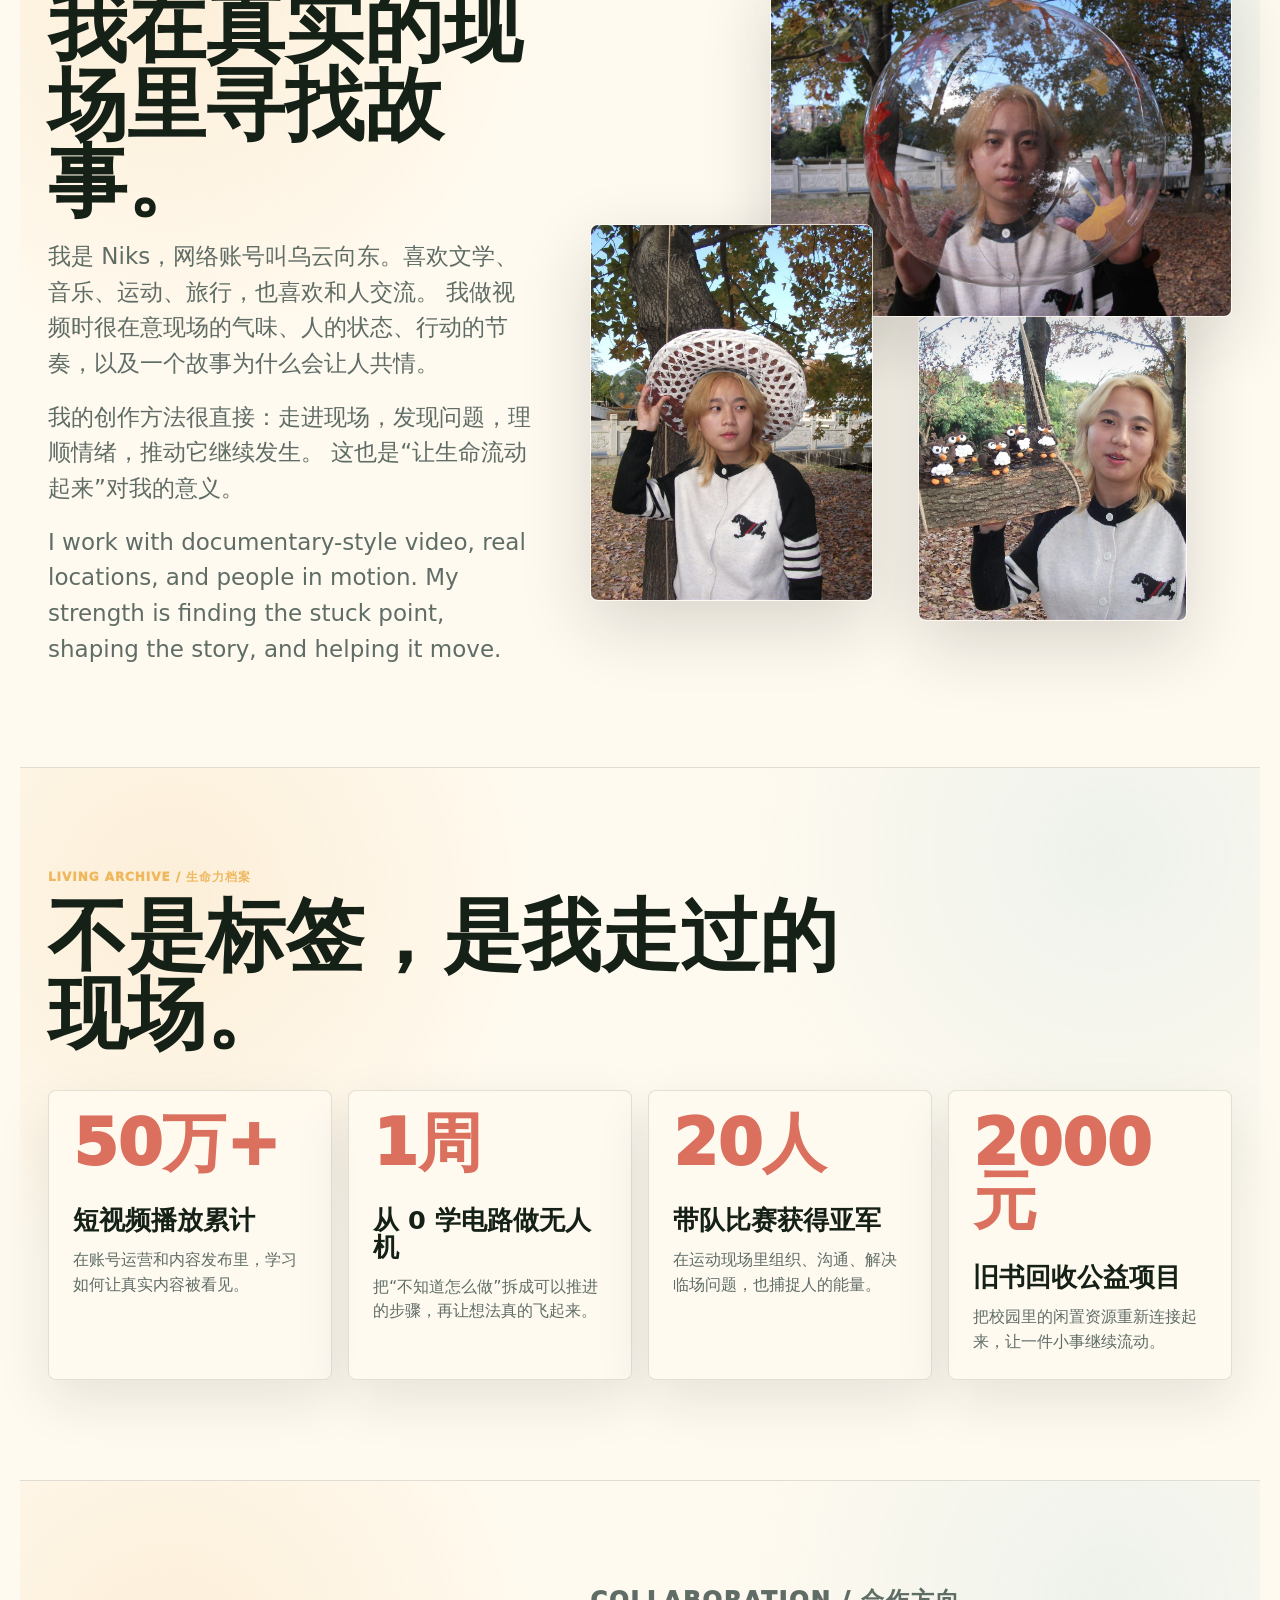
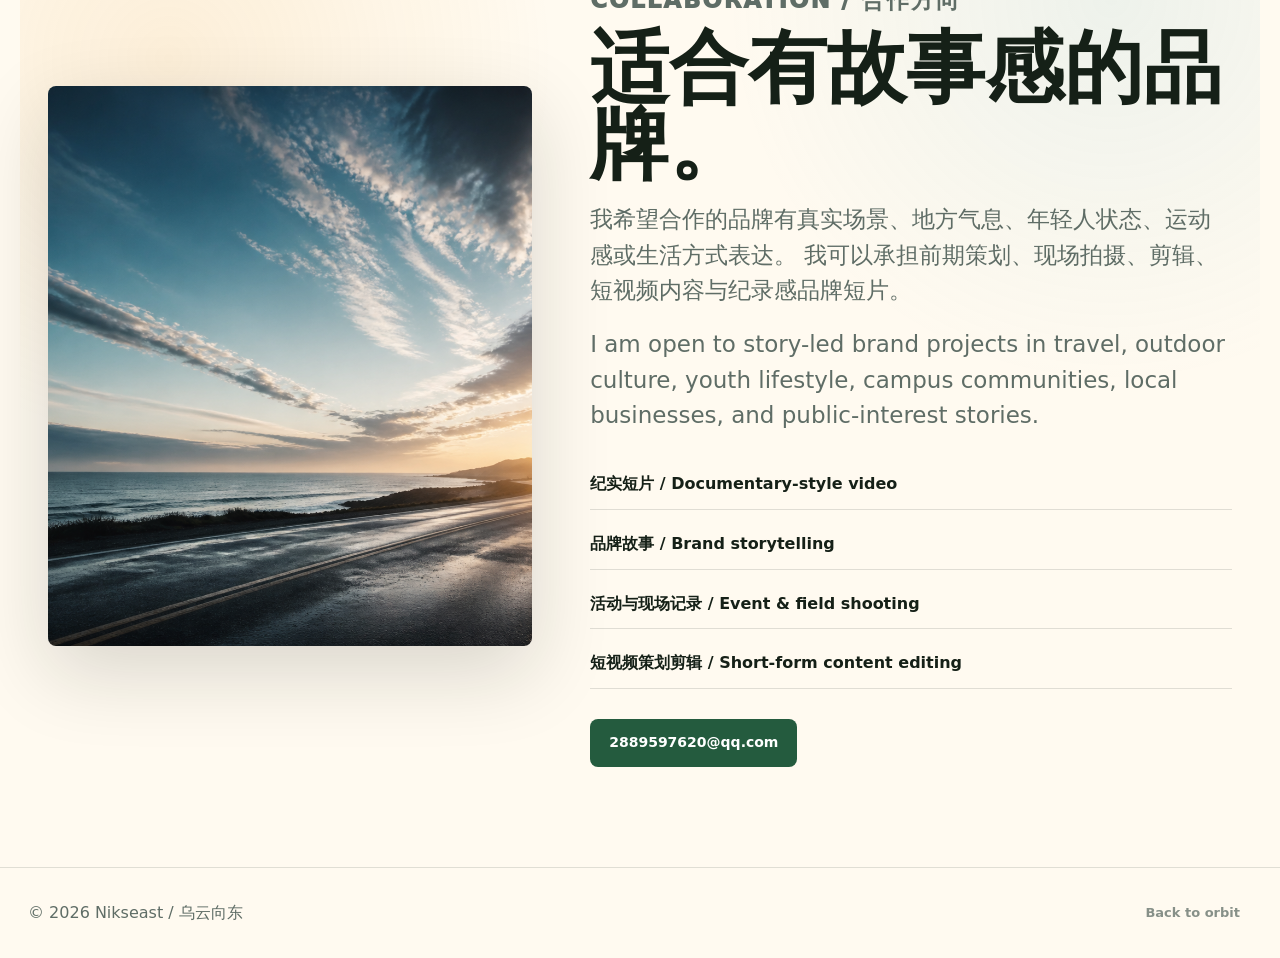
==== commit c4e29ad0: "Redesign portfolio with orbit to forest flow" ====
--- a/index.html
+++ b/index.html
@@ -5,338 +5,273 @@
     <meta name="viewport" content="width=device-width, initial-scale=1.0" />
     <meta
       name="description"
-      content="Niks East 是 Niks Zhang / 乌云向东的个人影像作品集。让生命流动起来。"
+      content="Nikseast / 乌云向东，一个从宇宙滑向森林的双语视频作品集。纪实影像、现场故事、品牌合作。"
     />
-    <title>Niks East | 让生命流动起来</title>
-    <link rel="preload" href="assets/niks-maple-hero.jpg" as="image" />
+    <title>Nikseast | 一个流动的作品集</title>
+    <link rel="preload" href="assets/nasa-cupola-earth.jpg" as="image" />
+    <link rel="preload" href="assets/hero-clouds.png" as="image" />
     <link rel="stylesheet" href="styles.css" />
   </head>
-  <body data-theme="maple">
-    <div class="scroll-progress" aria-hidden="true"></div>
-    <div class="cursor-light" aria-hidden="true"></div>
-
-    <header class="site-header" aria-label="Primary navigation">
-      <a class="brand" href="#top" aria-label="Niks East home">
-        <span>Niks East</span>
+  <body data-zone="space">
+    <div class="progress" aria-hidden="true"></div>
+    <div class="cursor-glow" aria-hidden="true"></div>
+    <div class="zone-indicator" aria-hidden="true">
+      <span>Orbit</span>
+      <span>Forest</span>
+    </div>
+
+    <header class="site-header">
+      <a class="brand" href="#top" aria-label="Nikseast home">
+        <span>Nikseast</span>
         <small>乌云向东</small>
       </a>
-      <nav class="nav-links" aria-label="Page sections">
-        <a href="#works">Works</a>
-        <a href="#cosmos">Cosmos</a>
-        <a href="#rebirth">Rebirth</a>
-        <a href="#flow">Flow</a>
-        <a href="#about">About</a>
-        <a href="#contact">Contact</a>
+      <nav class="nav-links" aria-label="Main navigation">
+        <a href="#descent">降落 / Descent</a>
+        <a href="#works">作品 / Works</a>
+        <a href="#about">关于 / About</a>
+        <a href="#collab">合作 / Contact</a>
       </nav>
     </header>
 
     <main id="top">
-      <section class="hero" aria-label="Niks East introduction">
-        <img class="hero-image" src="assets/niks-maple-hero.jpg" alt="Niks Zhang reaching toward autumn maple leaves in a campus grove." />
-        <div class="forest-lines" aria-hidden="true">
-          <span></span>
-          <span></span>
-          <span></span>
-          <span></span>
-        </div>
-        <div class="hero-shade"></div>
-        <div class="hero-inner reveal">
-          <p class="eyebrow">Niks Zhang / 乌云向东</p>
-          <h1>Niks East</h1>
-          <p class="slogan">让生命流动起来。</p>
-          <p class="hero-copy">
-            秋天的树林、校园里的光、还没成形的梦，<br />
-            都先从这里往东走。
-          </p>
-          <div class="hero-actions" aria-label="Primary actions">
-            <a class="button primary" href="#works">进入作品</a>
-            <a class="button secondary" href="http://xhslink.com/o/55iMdQvDjoN" target="_blank" rel="noreferrer">最新发布</a>
-          </div>
-          <div class="theme-switcher" aria-label="Choose site mood">
-            <button class="theme-button active" type="button" data-theme-choice="maple">Maple</button>
-            <button class="theme-button" type="button" data-theme-choice="cosmos">Saturn</button>
-            <button class="theme-button" type="button" data-theme-choice="rebirth">Rebirth</button>
-          </div>
-        </div>
-        <div class="hero-panel reveal" aria-label="Portfolio summary">
-          <span>Personal Portfolio</span>
-          <strong>Maple / Forest / Film</strong>
-          <p>一个二十岁的女生，<br />和她正在发芽的很多梦想。</p>
-        </div>
-      </section>
-
-      <section class="marquee-band" aria-label="Moving slogan">
-        <div class="marquee-track">
+      <section class="space-hero" aria-label="Nikseast cosmic introduction">
+        <div class="space-bg" aria-hidden="true"></div>
+        <div class="starfield" aria-hidden="true">
+          <span></span><span></span><span></span><span></span><span></span>
+          <span></span><span></span><span></span><span></span><span></span>
+        </div>
+        <div class="hero-orbit" aria-hidden="true"></div>
+
+        <div class="hero-copy reveal">
+          <p class="eyebrow">乌云向东 / Clouds Eastward</p>
+          <h1>Nikseast</h1>
+          <p class="portfolio-title">一个流动的作品集</p>
+          <p class="portfolio-subtitle">A Moving Portfolio</p>
+          <div class="slogan">
+            <span>让生命流动起来</span>
+            <span>Let Life Flow Again</span>
+          </div>
+          <p>
+            我一直相信，世界不是静止的。人在黑暗里看见地球，也在阳光下走进树林。
+            影像对我来说，是让故事重新开始流动的方法。
+          </p>
+          <p class="en">
+            A documentary-style video portfolio moving from orbit to forest,
+            from distant dreams to real people, places, and stories.
+          </p>
+          <div class="hero-actions">
+            <a class="button primary" href="#descent">开始降落 / Begin Descent</a>
+            <a class="button ghost" href="#works">观看作品 / View Works</a>
+          </div>
+        </div>
+
+        <aside class="flight-panel reveal" aria-label="Portfolio summary">
+          <p class="panel-label">Current Signal</p>
+          <dl>
+            <div><dt>Mode</dt><dd>Dark orbit to daylight forest</dd></div>
+            <div><dt>Role</dt><dd>策划 / 拍摄 / 剪辑</dd></div>
+            <div><dt>Focus</dt><dd>纪实影像与品牌故事</dd></div>
+          </dl>
+        </aside>
+      </section>
+
+      <section id="descent" class="descent-section" aria-label="Scroll from space to forest">
+        <div class="descent-stage">
+          <div class="descent-layer space-layer" aria-hidden="true"></div>
+          <div class="descent-layer forest-layer" aria-hidden="true"></div>
+          <div class="descent-overlay" aria-hidden="true"></div>
+          <div class="trajectory" aria-hidden="true">
+            <span></span>
+            <span></span>
+            <span></span>
+          </div>
+          <div class="descent-copy">
+            <p class="eyebrow">Descent / 从轨道到地面</p>
+            <h2>从宇宙的暗处，滑向树林里的光。</h2>
+            <p>
+              暗处是梦想、未知和距离；明处是现场、人的呼吸、可以被拍下来的真实生活。
+              这个网站会在两种状态之间流动。
+            </p>
+          </div>
+        </div>
+      </section>
+
+      <section class="ticker" aria-label="Portfolio keywords">
+        <div class="ticker-track">
+          <span>Documentary Video</span>
+          <span>Field Notes</span>
+          <span>Brand Stories</span>
+          <span>Motion & Travel</span>
+          <span>Let Life Flow Again</span>
+          <span>纪实影像</span>
+          <span>现场感</span>
+          <span>品牌故事</span>
+          <span>运动与旅行</span>
           <span>让生命流动起来</span>
-          <span>Stay Free</span>
-          <span>Keep Moving East</span>
-          <span>让生命流动起来</span>
-          <span>Stay Free</span>
-          <span>Keep Moving East</span>
-        </div>
-      </section>
-
-      <section class="section intro-band reveal" aria-label="Current focus">
-        <div>
-          <p class="section-label">Current Focus</p>
-          <h2>像穿过秋天的树林一样，慢慢走进我的影像。</h2>
-        </div>
-        <p>
-          Niks East 不只是一个作品列表。它也会介绍我是谁：喜欢枫叶、树林、秋天，喜欢把生活里很轻的瞬间拍下来，再让它们变成可以被看见的东西。
-        </p>
-      </section>
-
-      <section id="about" class="section identity-section">
-        <div class="identity-copy reveal">
-          <p class="section-label">About Niks</p>
-          <h2>我是 Niks，也叫章紫琼。</h2>
-          <p>
-            二十岁，有很多梦想。我的影像常常从很普通的地方开始：学校的一条路、树下的一阵风、旅行里的海、或者一次突然想留下来的光。
-          </p>
-          <p>
-            我希望这个网站慢慢长成一个个人介绍页，也是一间可以持续更新的作品房间。
-          </p>
-        </div>
-        <div class="identity-photos reveal" aria-label="Personal autumn photo collage">
-          <img class="photo-main" src="assets/maple-orb.jpg" alt="A transparent orb holding maple leaves." />
-          <img class="photo-side" src="assets/maple-portrait.jpg" alt="Niks in an autumn grove." />
-          <img class="photo-small" src="assets/maple-tree.jpg" alt="Niks standing beside a tree with maple leaves." />
-        </div>
-      </section>
-
-      <section id="rebirth" class="section rebirth-section reveal" aria-label="Deadwood rebirth interaction">
-        <div class="rebirth-copy">
-          <p class="section-label">Interactive Study</p>
-          <h2>枯木逢春。</h2>
-          <p>
-            我喜欢那种看起来快要沉下去的东西，忽然又被光照到，重新长出一点新意。
-          </p>
-        </div>
-        <div class="rebirth-stage" aria-hidden="true">
-          <div class="spring-sun"></div>
-          <svg class="deadwood" viewBox="0 0 520 520" role="img">
-            <path class="trunk" d="M246 484 C246 392 259 320 247 244 C239 194 214 151 190 105" />
-            <path class="branch branch-a" d="M245 261 C205 222 157 203 105 189" />
-            <path class="branch branch-b" d="M251 238 C292 199 327 152 354 92" />
-            <path class="branch branch-c" d="M255 304 C318 276 370 256 438 247" />
-            <path class="branch branch-d" d="M235 356 C188 334 147 327 86 337" />
-            <path class="branch branch-e" d="M261 188 C238 150 234 121 244 73" />
-          </svg>
-          <div class="leaf leaf-1"></div>
-          <div class="leaf leaf-2"></div>
-          <div class="leaf leaf-3"></div>
-          <div class="leaf leaf-4"></div>
-          <div class="leaf leaf-5"></div>
-          <div class="leaf leaf-6"></div>
-          <div class="leaf leaf-7"></div>
-          <div class="growth-ring"></div>
-        </div>
-      </section>
-
-      <section id="cosmos" class="section cosmos-section reveal" aria-label="Saturn and universe theme">
-        <div class="cosmos-copy">
-          <p class="section-label">Cosmos Mode</p>
-          <h2>我也喜欢宇宙的神秘和无限。</h2>
-          <p>
-            如果枫叶树林是我脚下的地方，那土星就是我望向远处时最喜欢的星球。它冷、远、安静，又像一枚悬在黑暗里的戒指。
-          </p>
-        </div>
-        <div class="cosmos-orbit">
-          <div class="saturn" aria-hidden="true">
-            <span class="saturn-core"></span>
-            <span class="saturn-ring"></span>
-            <span class="saturn-ring ring-two"></span>
-          </div>
-          <video class="cosmos-video" src="assets/to-be-free-preview.mp4" poster="assets/to-be-free-poster.jpg" autoplay muted loop playsinline></video>
-          <div class="cosmos-caption">
-            <span>TO BE FREE</span>
-            <strong>自由不是逃离地球，是把自己重新放回无限里。</strong>
-          </div>
         </div>
       </section>
 
       <section id="works" class="section works-section">
         <div class="section-heading reveal">
-          <div>
-            <p class="section-label">Selected Works</p>
-            <h2>最近能看到的作品。</h2>
-          </div>
-          <div class="tabs" role="tablist" aria-label="Filter works">
-            <button class="tab active" type="button" data-filter="all">All</button>
-            <button class="tab" type="button" data-filter="published">Published</button>
-            <button class="tab" type="button" data-filter="film">Films</button>
-            <button class="tab" type="button" data-filter="archive">Archive</button>
-          </div>
-        </div>
-
-        <div class="spotlight-grid">
-          <article class="spotlight reveal" data-kind="published">
-            <a class="spotlight-media" href="http://xhslink.com/o/55iMdQvDjoN" target="_blank" rel="noreferrer" aria-label="Watch 福大宿舍，居然有电梯">
+          <p class="eyebrow">Selected Works / 精选作品</p>
+          <h2>Works in Flow<br />流动中的作品</h2>
+          <p>
+            这些作品来自旅行、校园、品牌现场与未发布影像。每一个项目都由我完成全流程创作：
+            策划、拍摄、剪辑。
+          </p>
+        </div>
+
+        <div class="work-feature reveal tilt-card">
+          <div class="video-frame">
+            <img src="assets/to-be-free-poster.jpg" alt="TO BE FREE 未发布短片封面" />
+          </div>
+          <div class="feature-copy">
+            <p class="eyebrow">Selected Film / 未发布预览</p>
+            <h3>TO BE FREE</h3>
+            <p>
+              自由不是一句话，是风、路、镜头，也是把自己重新放回广阔里的过程。
+              这一支先作为站内预览，之后可以替换成正式发布链接。
+            </p>
+            <p class="en">
+              A short preview about wind, distance, movement, and the feeling of becoming wide again.
+            </p>
+            <dl class="mini-meta">
+              <div><dt>Role</dt><dd>策划 / 拍摄 / 剪辑</dd></div>
+              <div><dt>Type</dt><dd>Personal Film / Life Experiment</dd></div>
+            </dl>
+          </div>
+        </div>
+
+        <div class="work-grid">
+          <article class="work-card reveal tilt-card">
+            <a class="work-cover cover-summer" href="https://v.douyin.com/9tJZQgCMPnU/" target="_blank" rel="noreferrer">
               <span>01</span>
             </a>
-            <div class="spotlight-copy">
-              <p class="work-type">Published / Xiaohongshu</p>
-              <h3>福大宿舍，居然有电梯</h3>
+            <div class="work-body">
+              <p class="eyebrow">Field Notes / 旅行纪实</p>
+              <h3>关于我变黑的那个夏天</h3>
               <p>
-                从学校生活里抓出一点新鲜感。它不是宏大的作品，但很像我想保存的那种日常：真实、好奇、突然开心。
+                去万宁之前只是抱着放松的心情，最后却留下了阳光、皮肤、海和身体重新打开的记忆。
               </p>
-              <div class="work-links">
-                <a href="http://xhslink.com/o/55iMdQvDjoN" target="_blank" rel="noreferrer">Watch</a>
-                <a href="https://www.xiaohongshu.com/search_result?keyword=1874566400" target="_blank" rel="noreferrer">Xiaohongshu</a>
-              </div>
+              <p class="en">A summer field note about Wanning, sunlight, the ocean, and a body moving again.</p>
+              <a class="text-link" href="https://v.douyin.com/9tJZQgCMPnU/" target="_blank" rel="noreferrer">打开抖音 / Watch</a>
             </div>
           </article>
 
-          <article class="side-feature reveal" data-kind="published">
-            <p class="work-type">Published / Campus</p>
-            <h3>一个人在学校可以玩什么？</h3>
-            <p>社团体验系列的第一条。一个人也可以把校园走成地图，把无聊剪成入口。</p>
-            <a href="http://xhslink.com/o/2l6mpnZ2SIx" target="_blank" rel="noreferrer">Open Link</a>
-          </article>
-        </div>
-
-        <div class="work-grid" aria-live="polite">
-          <article class="work-card reveal" data-kind="film">
-            <div class="thumb video-thumb">
-              <video src="assets/to-be-free-preview.mp4" poster="assets/to-be-free-poster.jpg" autoplay muted loop playsinline></video>
-              <span>TO BE FREE</span>
+          <article class="work-card reveal tilt-card">
+            <a class="work-cover cover-campus" href="https://v.douyin.com/1zvDnRk_OO8/" target="_blank" rel="noreferrer">
+              <span>02</span>
+            </a>
+            <div class="work-body">
+              <p class="eyebrow">People in Motion / 校园现场</p>
+              <h3>射艺协会体验之校园还能这么玩？？</h3>
+              <p>
+                把一次校园社团体验拍成可观看、可分享的现场故事，让普通活动有了入口和节奏。
+              </p>
+              <p class="en">A campus activity story shaped through curiosity, rhythm, and documentary observation.</p>
+              <a class="text-link" href="https://v.douyin.com/1zvDnRk_OO8/" target="_blank" rel="noreferrer">打开抖音 / Watch</a>
             </div>
+          </article>
+
+          <article class="work-card reveal tilt-card">
+            <a class="work-cover cover-brand" href="https://weixin.qq.com/sph/A4ipe9WseO" target="_blank" rel="noreferrer">
+              <span>03</span>
+            </a>
             <div class="work-body">
-              <p class="work-type">Film</p>
-              <h3>TO BE FREE</h3>
-              <p>自由不是一句话，是风、路、镜头，也是一点宇宙的无限感。</p>
-              <div class="work-links">
-                <a href="https://www.douyin.com/search/Dreamerzhang%20TO%20BE%20FREE" target="_blank" rel="noreferrer">Douyin</a>
-                <a href="https://www.xiaohongshu.com/search_result?keyword=1874566400%20TO%20BE%20FREE" target="_blank" rel="noreferrer">Find</a>
-              </div>
+              <p class="eyebrow">Brand Stories / 品牌故事</p>
+              <h3>湿地板品牌 Callback 视频</h3>
+              <p>
+                为有真实场景和生活气息的品牌完成 callback 内容，从现场捕捉情绪，再剪成有记忆点的视频。
+              </p>
+              <p class="en">A callback video for a place-based brand, built from field shooting and emotional editing.</p>
+              <a class="text-link" href="https://weixin.qq.com/sph/A4ipe9WseO" target="_blank" rel="noreferrer">打开视频号 / Watch</a>
             </div>
           </article>
-
-          <article class="work-card reveal" data-kind="film">
-            <div class="thumb thumb-ocean"><span>WANNING</span></div>
-            <div class="work-body">
-              <p class="work-type">Travel</p>
-              <h3>冲浪 万宁</h3>
-              <p>海边、速度、阳光和身体在画面里的松弛感。</p>
-              <div class="work-links">
-                <a href="https://www.douyin.com/search/Dreamerzhang%20%E5%86%B2%E6%B5%AA%20%E4%B8%87%E5%AE%81" target="_blank" rel="noreferrer">Douyin</a>
-                <a href="https://www.xiaohongshu.com/search_result?keyword=1874566400%20%E5%86%B2%E6%B5%AA%20%E4%B8%87%E5%AE%81" target="_blank" rel="noreferrer">Find</a>
-              </div>
-            </div>
-          </article>
-
-          <article class="work-card reveal" data-kind="archive">
-            <div class="thumb thumb-mountain"><span>ARCHIVE</span></div>
-            <div class="work-body">
-              <p class="work-type">Archive</p>
-              <h3>关山难越</h3>
-              <p>早一点的完成品。等重新整理封面、时间和说明后，会认真放出来。</p>
-              <div class="work-links">
-                <a href="https://www.douyin.com/search/Dreamerzhang%20%E5%85%B3%E5%B1%B1%E9%9A%BE%E8%B6%8A" target="_blank" rel="noreferrer">Douyin</a>
-                <a href="#flow">To Sort</a>
-              </div>
-            </div>
-          </article>
-
-          <article class="work-card reveal" data-kind="archive">
-            <div class="thumb thumb-echo"><span>ECHO</span></div>
-            <div class="work-body">
-              <p class="work-type">Archive</p>
-              <h3>回声</h3>
-              <p>一个安静的名字。适合放在更私人的部分，不急着解释，但值得留下。</p>
-              <div class="work-links">
-                <a href="https://www.xiaohongshu.com/search_result?keyword=1874566400%20%E5%9B%9E%E5%A3%B0" target="_blank" rel="noreferrer">Find</a>
-                <a href="#flow">To Sort</a>
-              </div>
-            </div>
-          </article>
-
-          <article class="work-card reveal" data-kind="film">
-            <div class="thumb thumb-campus"><span>CAMPUS</span></div>
-            <div class="work-body">
-              <p class="work-type">Campus</p>
-              <h3>射艺协会体验</h3>
-              <p>校园活动、社团体验和观察现场，可以继续扩展成一个系列。</p>
-              <div class="work-links">
-                <a href="https://www.douyin.com/search/Dreamerzhang%20%E5%B0%84%E8%89%BA%E5%8D%8F%E4%BC%9A%E4%BD%93%E9%AA%8C" target="_blank" rel="noreferrer">Douyin</a>
-                <a href="http://xhslink.com/o/2l6mpnZ2SIx" target="_blank" rel="noreferrer">Series</a>
-              </div>
-            </div>
-          </article>
-
-          <article class="work-card reveal" data-kind="archive">
-            <div class="thumb thumb-bird"><span>2025</span></div>
-            <div class="work-body">
-              <p class="work-type">Local Shelf</p>
-              <h3>崇庆寺飞鸟</h3>
-              <p>本地素材柜里的一个片段。适合做成更有呼吸感的短片页面。</p>
-              <div class="work-links">
-                <a href="https://www.xiaohongshu.com/search_result?keyword=1874566400%20%E5%B4%87%E5%BA%86%E5%AF%BA%E9%A3%9E%E9%B8%9F" target="_blank" rel="noreferrer">Find</a>
-                <a href="#flow">To Sort</a>
-              </div>
-            </div>
-          </article>
-        </div>
-      </section>
-
-      <section id="flow" class="section flow-section">
+        </div>
+      </section>
+
+      <section id="about" class="section about-section">
+        <div class="about-copy reveal">
+          <p class="eyebrow">About Niks / 关于我</p>
+          <h2>我在真实的现场里寻找故事。</h2>
+          <p>
+            我是 Niks，网络账号叫乌云向东。喜欢文学、音乐、运动、旅行，也喜欢和人交流。
+            我做视频时很在意现场的气味、人的状态、行动的节奏，以及一个故事为什么会让人共情。
+          </p>
+          <p>
+            我的创作方法很直接：走进现场，发现问题，理顺情绪，推动它继续发生。
+            这也是“让生命流动起来”对我的意义。
+          </p>
+          <p class="en">
+            I work with documentary-style video, real locations, and people in motion.
+            My strength is finding the stuck point, shaping the story, and helping it move.
+          </p>
+        </div>
+        <div class="photo-collage reveal">
+          <img class="photo-large" src="assets/maple-orb.jpg" alt="乌云向东站在透明气泡后面" />
+          <img class="photo-small top" src="assets/maple-portrait.jpg" alt="乌云向东在枫叶树下" />
+          <img class="photo-small bottom" src="assets/maple-tree.jpg" alt="乌云向东在树林里拿着松果装饰" />
+        </div>
+      </section>
+
+      <section class="section story-section">
         <div class="section-heading reveal">
-          <div>
-            <p class="section-label">Flow Map</p>
-            <h2>先让它流动，再慢慢变完整。</h2>
-          </div>
-        </div>
-        <div class="flow-grid">
-          <article class="flow-card reveal">
-            <span>01</span>
-            <h3>拍摄</h3>
-            <p>学校、树林、海边、路上，先让感受进入镜头。</p>
-          </article>
-          <article class="flow-card reveal">
-            <span>02</span>
-            <h3>整理</h3>
-            <p>把本地素材、已发布链接和还没命名的片段慢慢归档。</p>
-          </article>
-          <article class="flow-card reveal">
-            <span>03</span>
-            <h3>发布</h3>
-            <p>先放出能看的，再把每个作品做成更完整的页面。</p>
-          </article>
-        </div>
-      </section>
-
-      <section id="resume" class="section resume-section reveal" aria-label="Resume and introduction video">
-        <div class="resume-copy">
-          <p class="section-label">Resume</p>
-          <h2>简历和视频简介。</h2>
-          <p>
-            这里会放更正式的一面：简历、介绍视频，以及以后可以继续补充的经历、技能和合作信息。
-          </p>
-        </div>
-        <div class="resume-media">
-          <a class="resume-image" href="assets/resume-zhangziqiong.jpg" target="_blank" rel="noreferrer" aria-label="Open resume image">
-            <img src="assets/resume-zhangziqiong.jpg" alt="章紫琼的个人简历图片" />
-          </a>
-          <video class="resume-video" src="assets/intro-video.mp4" poster="assets/intro-video-poster.jpg" controls preload="metadata"></video>
-        </div>
-      </section>
-
-      <section id="contact" class="section contact-section reveal">
-        <div>
-          <p class="section-label">Contact</p>
-          <h2>Send a signal.</h2>
-        </div>
-        <div class="contact-links">
-          <a href="mailto:2889597620@qq.com">2889597620@qq.com</a>
-          <a href="https://www.douyin.com/search/Dreamerzhang" target="_blank" rel="noreferrer">Douyin: Dreamerzhang</a>
-          <a href="https://www.xiaohongshu.com/search_result?keyword=1874566400" target="_blank" rel="noreferrer">Xiaohongshu: 1874566400</a>
+          <p class="eyebrow">Living Archive / 生命力档案</p>
+          <h2>不是标签，是我走过的现场。</h2>
+        </div>
+        <div class="story-grid">
+          <article class="story-card reveal tilt-card">
+            <span>50万+</span>
+            <h3>短视频播放累计</h3>
+            <p>在账号运营和内容发布里，学习如何让真实内容被看见。</p>
+          </article>
+          <article class="story-card reveal tilt-card">
+            <span>1周</span>
+            <h3>从 0 学电路做无人机</h3>
+            <p>把“不知道怎么做”拆成可以推进的步骤，再让想法真的飞起来。</p>
+          </article>
+          <article class="story-card reveal tilt-card">
+            <span>20人</span>
+            <h3>带队比赛获得亚军</h3>
+            <p>在运动现场里组织、沟通、解决临场问题，也捕捉人的能量。</p>
+          </article>
+          <article class="story-card reveal tilt-card">
+            <span>2000元</span>
+            <h3>旧书回收公益项目</h3>
+            <p>把校园里的闲置资源重新连接起来，让一件小事继续流动。</p>
+          </article>
+        </div>
+      </section>
+
+      <section id="collab" class="section collab-section">
+        <div class="collab-media reveal">
+          <img src="assets/cover-freedom.png" alt="海边公路与夕阳" />
+        </div>
+        <div class="collab-copy reveal">
+          <p class="eyebrow">Collaboration / 合作方向</p>
+          <h2>适合有故事感的品牌。</h2>
+          <p>
+            我希望合作的品牌有真实场景、地方气息、年轻人状态、运动感或生活方式表达。
+            我可以承担前期策划、现场拍摄、剪辑、短视频内容与纪录感品牌短片。
+          </p>
+          <p class="en">
+            I am open to story-led brand projects in travel, outdoor culture, youth lifestyle,
+            campus communities, local businesses, and public-interest stories.
+          </p>
+          <ul class="service-list">
+            <li>纪实短片 / Documentary-style video</li>
+            <li>品牌故事 / Brand storytelling</li>
+            <li>活动与现场记录 / Event & field shooting</li>
+            <li>短视频策划剪辑 / Short-form content editing</li>
+          </ul>
+          <a class="button primary" href="mailto:2889597620@qq.com">2889597620@qq.com</a>
         </div>
       </section>
     </main>
 
     <footer class="site-footer">
-      <p>© <span id="year"></span> Niks East</p>
-      <a href="#top">Back to top</a>
+      <span>© <span id="year"></span> Nikseast / 乌云向东</span>
+      <a href="#top">Back to orbit</a>
     </footer>
 
     <script src="script.js"></script>
--- a/styles.css
+++ b/styles.css
@@ -1,24 +1,24 @@
 :root {
-  color-scheme: light;
-  --ink: #172018;
-  --muted: #647166;
-  --paper: #fffdf7;
-  --cream: #f6f1e8;
-  --mist: #e8f2ef;
-  --line: rgba(23, 32, 24, 0.12);
-  --forest: #1f5b42;
-  --moss: #84a95d;
-  --sky: #86c8d4;
-  --sun: #f0b45e;
-  --clay: #d9835f;
-  --maple: #c96f35;
-  --bark: #5a4330;
-  --shadow: rgba(32, 48, 36, 0.16);
+  color-scheme: light dark;
+  --ink: #152017;
+  --muted: #5f6d66;
+  --paper: #fffaf0;
+  --wash: #f2f5ed;
+  --leaf: #245b3e;
+  --moss: #8ca45c;
+  --amber: #efb85e;
+  --coral: #da705d;
+  --sky: #72bdd0;
+  --space: #06090f;
+  --space-2: #101824;
+  --starlight: #f4e9c9;
+  --line: rgba(21, 32, 23, 0.13);
+  --dark-line: rgba(244, 233, 201, 0.16);
+  --shadow: rgba(16, 26, 19, 0.18);
+  --progress: 0%;
+  --descent: 0;
   --mouse-x: 50vw;
   --mouse-y: 50vh;
-  --stage-x: 50%;
-  --stage-y: 50%;
-  --scroll: 0%;
 }
 
 * {
@@ -34,15 +34,14 @@
   min-width: 320px;
   overflow-x: hidden;
   background:
-    linear-gradient(180deg, rgba(255, 253, 247, 0.76), rgba(246, 241, 232, 0.98)),
-    radial-gradient(circle at 12% 18%, rgba(240, 180, 94, 0.32), transparent 27rem),
-    radial-gradient(circle at 88% 14%, rgba(132, 169, 93, 0.24), transparent 25rem),
-    var(--paper);
+    radial-gradient(circle at 18% 12%, rgba(239, 184, 94, 0.22), transparent 26rem),
+    radial-gradient(circle at 88% 18%, rgba(114, 189, 208, 0.18), transparent 28rem),
+    linear-gradient(180deg, #06090f 0, #0c121c 30svh, #fffaf0 130svh);
   color: var(--ink);
   font-family:
     Inter, ui-sans-serif, system-ui, -apple-system, BlinkMacSystemFont, "Segoe UI",
-    "Microsoft YaHei", Arial, sans-serif;
-  line-height: 1.5;
+    "Microsoft YaHei", "PingFang SC", Arial, sans-serif;
+  line-height: 1.55;
 }
 
 body::before {
@@ -52,32 +51,9 @@
   z-index: -2;
   pointer-events: none;
   background-image:
-    linear-gradient(105deg, rgba(31, 91, 66, 0.07) 0 1px, transparent 1px 15vw),
-    linear-gradient(75deg, rgba(132, 169, 93, 0.06) 0 1px, transparent 1px 18vw);
-  opacity: 0.7;
-}
-
-body[data-theme="cosmos"] {
-  --line: rgba(239, 219, 172, 0.16);
-  --forest: #d7b66b;
-  --moss: #88a982;
-  --sky: #7cc3d0;
-  --sun: #f3c66d;
-  --shadow: rgba(0, 0, 0, 0.38);
-  background:
-    radial-gradient(circle at 72% 12%, rgba(215, 182, 107, 0.22), transparent 22rem),
-    radial-gradient(circle at 18% 18%, rgba(124, 195, 208, 0.18), transparent 20rem),
-    linear-gradient(180deg, #11170f, #201a16 56%, #f6f1e8);
-}
-
-body[data-theme="rebirth"] {
-  --forest: #356b3f;
-  --moss: #9fbd62;
-  --sun: #ffd079;
-  --clay: #bd7854;
-  background:
-    radial-gradient(circle at var(--mouse-x) var(--mouse-y), rgba(255, 208, 121, 0.28), transparent 23rem),
-    linear-gradient(180deg, #fffdf7, #edf4e8 52%, #f6f1e8);
+    linear-gradient(115deg, rgba(36, 91, 62, 0.08) 0 1px, transparent 1px 11rem),
+    linear-gradient(72deg, rgba(114, 189, 208, 0.07) 0 1px, transparent 1px 13rem);
+  opacity: calc(0.2 + var(--descent) * 0.58);
 }
 
 a {
@@ -85,58 +61,98 @@
   text-decoration: none;
 }
 
-img {
+img,
+video {
+  display: block;
   max-width: 100%;
 }
 
-.scroll-progress {
+p,
+h1,
+h2,
+h3 {
+  overflow-wrap: anywhere;
+}
+
+.progress {
   position: fixed;
   top: 0;
   left: 0;
-  z-index: 60;
-  width: var(--scroll);
+  z-index: 90;
+  width: var(--progress);
   height: 3px;
-  background: linear-gradient(90deg, var(--forest), var(--sky), var(--sun));
-  transform-origin: left;
-}
-
-.cursor-light {
+  background: linear-gradient(90deg, var(--sky), var(--starlight), var(--amber), var(--leaf));
+}
+
+.cursor-glow {
   position: fixed;
   left: var(--mouse-x);
   top: var(--mouse-y);
-  z-index: 1;
-  width: 32rem;
-  height: 32rem;
+  z-index: 2;
+  width: 28rem;
+  height: 28rem;
   pointer-events: none;
   background:
-    radial-gradient(circle, rgba(255, 255, 255, 0.52), transparent 58%),
-    radial-gradient(circle, rgba(134, 200, 212, 0.22), transparent 68%);
-  mix-blend-mode: soft-light;
+    radial-gradient(circle, rgba(255, 255, 255, 0.26), transparent 58%),
+    radial-gradient(circle, rgba(114, 189, 208, 0.18), transparent 70%);
+  mix-blend-mode: screen;
+  opacity: calc(0.52 - var(--descent) * 0.26);
   transform: translate(-50%, -50%);
-  transition: left 500ms cubic-bezier(0.2, 0.8, 0.2, 1), top 500ms cubic-bezier(0.2, 0.8, 0.2, 1);
+  transition: left 420ms ease, top 420ms ease;
+}
+
+.zone-indicator {
+  position: fixed;
+  right: 18px;
+  top: 50%;
+  z-index: 60;
+  display: grid;
+  gap: 10px;
+  transform: translateY(-50%);
+}
+
+.zone-indicator span {
+  writing-mode: vertical-rl;
+  color: rgba(255, 250, 240, 0.62);
+  font-size: 11px;
+  font-weight: 900;
+  letter-spacing: 0.12em;
+  text-transform: uppercase;
+}
+
+body[data-zone="ground"] .zone-indicator span {
+  color: rgba(36, 91, 62, 0.48);
 }
 
 .site-header {
   position: fixed;
   top: 14px;
   left: 50%;
-  z-index: 50;
+  z-index: 80;
   display: flex;
   align-items: center;
   justify-content: space-between;
-  width: min(calc(100% - 28px), 1240px);
-  min-height: 60px;
+  width: min(calc(100% - 28px), 1180px);
+  min-height: 58px;
   padding: 10px 12px 10px 18px;
-  border: 1px solid rgba(255, 253, 247, 0.62);
+  border: 1px solid rgba(255, 250, 240, 0.18);
   border-radius: 8px;
-  background: rgba(255, 253, 247, 0.72);
-  box-shadow: 0 18px 70px rgba(31, 56, 41, 0.11);
+  background: rgba(7, 10, 16, 0.55);
+  box-shadow: 0 18px 60px rgba(0, 0, 0, 0.24);
+  color: #fffaf0;
   backdrop-filter: blur(18px);
   transform: translateX(-50%);
+  transition: background 260ms ease, border-color 260ms ease, color 260ms ease;
+}
+
+body[data-zone="ground"] .site-header {
+  border-color: rgba(255, 250, 240, 0.78);
+  background: rgba(255, 250, 240, 0.78);
+  color: var(--ink);
 }
 
 .brand {
-  display: flex;
+  display: inline-flex;
   align-items: baseline;
   gap: 10px;
   line-height: 1;
@@ -145,19 +161,21 @@
 .brand span {
   font-size: 16px;
   font-weight: 900;
-  letter-spacing: 0;
   text-transform: uppercase;
 }
 
 .brand small {
-  color: var(--muted);
+  color: currentColor;
   font-size: 12px;
+  font-weight: 760;
+  opacity: 0.72;
 }
 
 .nav-links {
   display: flex;
   align-items: center;
   gap: 3px;
+  overflow-x: auto;
   scrollbar-width: none;
 }
 
@@ -170,162 +188,183 @@
   min-height: 38px;
   padding: 9px 12px;
   border-radius: 8px;
-  color: var(--muted);
-  font-size: 14px;
-  transition: color 180ms ease, background 180ms ease, transform 180ms ease;
+  color: currentColor;
+  font-size: 13px;
+  font-weight: 800;
+  opacity: 0.75;
+  white-space: nowrap;
+  transition: background 180ms ease, opacity 180ms ease, transform 180ms ease;
 }
 
 .nav-links a:hover,
 .site-footer a:hover {
-  background: rgba(31, 91, 66, 0.09);
-  color: var(--forest);
+  background: rgba(255, 250, 240, 0.12);
+  opacity: 1;
   transform: translateY(-1px);
 }
 
-.hero {
+body[data-zone="ground"] .nav-links a:hover,
+body[data-zone="ground"] .site-footer a:hover {
+  background: rgba(36, 91, 62, 0.1);
+}
+
+.space-hero {
   position: relative;
   display: grid;
-  grid-template-columns: minmax(0, 1fr);
+  grid-template-columns: minmax(0, 1.02fr) minmax(280px, 0.55fr);
+  gap: 46px;
   align-items: end;
-  min-height: 96svh;
+  min-height: 98svh;
   overflow: hidden;
-  padding: 128px 28px 28px;
+  padding: 128px max(28px, calc((100vw - 1180px) / 2)) 54px;
   isolation: isolate;
-}
-
-.hero-image,
-.hero-shade,
-.forest-lines {
+  color: #fffaf0;
+}
+
+.space-bg,
+.space-bg::before,
+.space-bg::after,
+.starfield {
   position: absolute;
   inset: 0;
 }
 
-.hero-image {
-  z-index: -4;
-  width: 100%;
-  height: 100%;
-  object-fit: cover;
-  object-position: center center;
-  filter: saturate(1.08) contrast(1.02) brightness(0.98);
-  transform: scale(1.03);
-  animation: imageDrift 22s ease-in-out infinite alternate;
-}
-
-.hero-shade {
+.space-bg {
+  z-index: -5;
+  background: #05070c url("assets/nasa-cupola-earth.jpg") center / cover no-repeat;
+  transform: scale(calc(1.03 + var(--descent) * 0.04));
+  transform-origin: center;
+}
+
+.space-bg::before {
+  content: "";
+  background:
+    radial-gradient(circle at 58% 50%, rgba(118, 192, 222, 0.18), transparent 20rem),
+    linear-gradient(90deg, rgba(5, 7, 12, 0.78), rgba(5, 7, 12, 0.28) 48%, rgba(5, 7, 12, 0.52)),
+    linear-gradient(0deg, rgba(5, 7, 12, 0.92), rgba(5, 7, 12, 0.08) 58%);
+}
+
+.space-bg::after {
+  content: "";
+  opacity: 0.32;
+  background-image:
+    linear-gradient(rgba(244, 233, 201, 0.08) 1px, transparent 1px),
+    linear-gradient(90deg, rgba(244, 233, 201, 0.08) 1px, transparent 1px);
+  background-size: 92px 92px;
+  mask-image: radial-gradient(circle at 50% 38%, black, transparent 72%);
+}
+
+.starfield {
   z-index: -2;
-  background:
-    linear-gradient(90deg, rgba(255, 253, 247, 0.82), rgba(255, 253, 247, 0.5) 38%, rgba(255, 253, 247, 0.08) 68%),
-    linear-gradient(0deg, rgba(255, 253, 247, 0.9), rgba(255, 253, 247, 0.02) 48%),
-    radial-gradient(circle at var(--mouse-x) var(--mouse-y), rgba(255, 232, 175, 0.32), transparent 32rem);
-}
-
-.forest-lines {
-  z-index: -3;
   pointer-events: none;
 }
 
-.forest-lines span {
+.starfield span {
   position: absolute;
-  bottom: -10vh;
-  width: 1px;
-  height: 76vh;
-  border-radius: 999px;
-  background: linear-gradient(180deg, transparent, rgba(31, 91, 66, 0.2), transparent);
-  transform: rotate(6deg);
-  animation: treeBreath 7s ease-in-out infinite alternate;
-}
-
-.forest-lines span:nth-child(1) {
-  left: 12%;
-}
-
-.forest-lines span:nth-child(2) {
-  left: 23%;
-  height: 92vh;
-  animation-delay: 800ms;
-}
-
-.forest-lines span:nth-child(3) {
-  right: 18%;
-  height: 88vh;
-  transform: rotate(-5deg);
-  animation-delay: 1400ms;
-}
-
-.forest-lines span:nth-child(4) {
-  right: 8%;
-  height: 68vh;
-  transform: rotate(-9deg);
-  animation-delay: 300ms;
-}
-
-.hero-inner {
-  position: relative;
-  z-index: 3;
-  width: min(100%, 1040px);
-  max-width: calc(100vw - 56px);
-  padding-bottom: 15vh;
+  width: 3px;
+  height: 3px;
+  border-radius: 50%;
+  background: #fff6d7;
+  box-shadow: 0 0 18px #fff6d7;
+  opacity: 0.72;
+  animation: twinkle 3.2s ease-in-out infinite alternate;
+}
+
+.starfield span:nth-child(1) { left: 8%; top: 21%; }
+.starfield span:nth-child(2) { left: 18%; top: 62%; animation-delay: 400ms; }
+.starfield span:nth-child(3) { left: 38%; top: 16%; animation-delay: 900ms; }
+.starfield span:nth-child(4) { left: 72%; top: 22%; animation-delay: 1300ms; }
+.starfield span:nth-child(5) { left: 88%; top: 64%; animation-delay: 700ms; }
+.starfield span:nth-child(6) { left: 62%; top: 76%; animation-delay: 1100ms; }
+.starfield span:nth-child(7) { left: 47%; top: 52%; animation-delay: 1600ms; }
+.starfield span:nth-child(8) { left: 94%; top: 34%; animation-delay: 300ms; }
+.starfield span:nth-child(9) { left: 27%; top: 78%; animation-delay: 1500ms; }
+.starfield span:nth-child(10) { left: 82%; top: 12%; animation-delay: 1900ms; }
+
+.hero-orbit {
+  position: absolute;
+  right: 7%;
+  top: 18%;
+  z-index: -1;
+  width: min(42vw, 560px);
+  aspect-ratio: 1 / 0.46;
+  border: 1px solid rgba(244, 233, 201, 0.36);
+  border-radius: 50%;
+  transform: rotate(-17deg);
+  animation: orbitDrift 9s ease-in-out infinite alternate;
+}
+
+.hero-copy {
+  max-width: 820px;
 }
 
 .eyebrow,
-.section-label,
-.work-type {
+.panel-label {
   margin: 0;
-  color: var(--forest);
+  color: var(--amber);
   font-size: 12px;
-  font-weight: 900;
-  letter-spacing: 0;
+  font-weight: 920;
+  letter-spacing: 0.08em;
   text-transform: uppercase;
 }
 
-h1,
-h2,
-h3,
-p,
-strong {
-  overflow-wrap: anywhere;
-}
-
-.hero-copy,
-.hero-panel p,
-.intro-band p:last-child,
-.about-section p,
-.spotlight-copy p:not(.work-type),
-.side-feature p,
-.work-body p:not(.work-type),
-.flow-card p {
-  max-width: 100%;
-  word-break: break-all;
-}
-
 h1 {
-  max-width: 980px;
-  margin: 12px 0 0;
-  color: #07180f;
-  font-size: clamp(70px, 15vw, 190px);
+  margin: 14px 0 0;
+  color: currentColor;
+  font-size: clamp(64px, 11vw, 150px);
   font-weight: 950;
   letter-spacing: 0;
   line-height: 0.78;
   text-transform: uppercase;
+  overflow-wrap: normal;
+  white-space: nowrap;
+}
+
+.portfolio-title {
+  margin: 26px 0 0;
+  color: currentColor;
+  font-size: clamp(35px, 5.6vw, 76px);
+  font-weight: 930;
+  line-height: 1;
+}
+
+.portfolio-subtitle {
+  margin: 8px 0 0;
+  color: rgba(255, 250, 240, 0.72);
+  font-size: clamp(22px, 3.2vw, 42px);
+  font-weight: 860;
 }
 
 .slogan {
-  max-width: 920px;
+  display: grid;
+  gap: 4px;
+  margin-top: 30px;
+  padding-left: 18px;
+  border-left: 4px solid var(--coral);
+}
+
+.slogan span:first-child {
+  color: currentColor;
+  font-size: clamp(23px, 3vw, 34px);
+  font-weight: 920;
+}
+
+.slogan span:last-child {
+  color: rgba(255, 250, 240, 0.64);
+  font-size: 15px;
+  font-weight: 820;
+}
+
+.hero-copy > p:not(.eyebrow):not(.portfolio-title):not(.portfolio-subtitle) {
+  max-width: 740px;
   margin: 24px 0 0;
-  color: #081b10;
-  font-size: clamp(34px, 6.2vw, 88px);
-  font-weight: 850;
-  letter-spacing: 0;
-  line-height: 0.98;
-  text-wrap: balance;
-}
-
-.hero-copy {
-  max-width: min(720px, calc(100vw - 56px));
-  margin: 22px 0 0;
-  color: #324339;
-  font-size: clamp(18px, 2.2vw, 26px);
-  line-height: 1.35;
+  color: rgba(255, 250, 240, 0.78);
+  font-size: clamp(18px, 2.1vw, 24px);
+}
+
+.en {
+  color: var(--muted);
+  font-size: 0.94em;
 }
 
 .hero-actions {
@@ -341,109 +380,182 @@
   justify-content: center;
   min-height: 48px;
   padding: 0 18px;
-  border: 1px solid rgba(23, 32, 24, 0.14);
+  border: 1px solid rgba(255, 250, 240, 0.22);
   border-radius: 8px;
   font-size: 14px;
-  font-weight: 800;
-  transition: transform 180ms ease, box-shadow 180ms ease, background 180ms ease, color 180ms ease;
+  font-weight: 880;
+  transition: background 180ms ease, color 180ms ease, transform 180ms ease, box-shadow 180ms ease;
 }
 
 .button:hover {
   transform: translateY(-2px);
-  box-shadow: 0 16px 38px rgba(31, 56, 41, 0.18);
+  box-shadow: 0 18px 42px rgba(0, 0, 0, 0.2);
 }
 
 .button.primary {
   border-color: transparent;
-  background: var(--forest);
+  background: var(--starlight);
+  color: #111923;
+}
+
+body[data-zone="ground"] .button.primary,
+.collab-section .button.primary {
+  background: var(--leaf);
   color: white;
 }
 
-.button.secondary {
-  background: rgba(255, 253, 247, 0.72);
-  color: var(--forest);
-}
-
-.theme-switcher {
-  display: flex;
-  flex-wrap: wrap;
-  gap: 8px;
-  margin-top: 18px;
-}
-
-.theme-button {
-  min-height: 36px;
-  padding: 0 12px;
-  border: 1px solid rgba(23, 32, 24, 0.16);
+.button.ghost {
+  background: rgba(255, 250, 240, 0.08);
+  color: #fffaf0;
+}
+
+.flight-panel {
+  align-self: end;
+  padding: 18px;
+  border: 1px solid rgba(244, 233, 201, 0.18);
   border-radius: 8px;
-  background: rgba(255, 253, 247, 0.72);
-  color: #244133;
-  cursor: pointer;
-  font: inherit;
-  font-size: 13px;
-  font-weight: 850;
-  transition: transform 180ms ease, background 180ms ease, color 180ms ease;
-}
-
-.theme-button.active,
-.theme-button:hover {
-  background: #07180f;
-  color: white;
-  transform: translateY(-1px);
-}
-
-.hero-panel {
-  position: absolute;
-  right: 28px;
-  bottom: 28px;
-  z-index: 4;
-  width: min(360px, calc(100% - 56px));
-  padding: 18px;
-  border: 1px solid rgba(255, 253, 247, 0.62);
-  border-radius: 8px;
-  background: rgba(255, 253, 247, 0.88);
-  box-shadow: 0 22px 70px rgba(31, 56, 41, 0.12);
+  background: rgba(8, 12, 18, 0.5);
+  box-shadow: 0 24px 70px rgba(0, 0, 0, 0.28);
   backdrop-filter: blur(18px);
 }
 
-.hero-panel span,
-.flow-card span {
-  color: var(--forest);
+.flight-panel dl,
+.mini-meta {
+  display: grid;
+  gap: 12px;
+  margin: 16px 0 0;
+}
+
+.flight-panel dl div,
+.mini-meta div {
+  display: grid;
+  grid-template-columns: 74px minmax(0, 1fr);
+  gap: 14px;
+  padding-top: 12px;
+  border-top: 1px solid rgba(244, 233, 201, 0.14);
+}
+
+dt {
+  color: var(--amber);
   font-size: 12px;
   font-weight: 900;
   text-transform: uppercase;
 }
 
-.hero-panel strong {
-  display: block;
-  margin-top: 8px;
-  font-size: 22px;
-  line-height: 1.05;
-}
-
-.hero-panel p {
-  margin: 12px 0 0;
-  color: var(--muted);
-}
-
-.marquee-band {
+dd {
+  margin: 0;
+  color: currentColor;
+  font-weight: 820;
+}
+
+.descent-section {
+  height: 220svh;
+  background: var(--space);
+}
+
+.descent-stage {
+  position: sticky;
+  top: 0;
+  display: grid;
+  place-items: center;
+  height: 100svh;
+  overflow: hidden;
+  color: #fffaf0;
+  isolation: isolate;
+}
+
+.descent-layer,
+.descent-overlay,
+.trajectory {
+  position: absolute;
+  inset: 0;
+}
+
+.space-layer {
+  z-index: -4;
+  background: #05070c url("assets/nasa-cupola-earth.jpg") center / cover no-repeat;
+  opacity: calc(1 - var(--descent));
+  transform: scale(calc(1.08 - var(--descent) * 0.04));
+}
+
+.forest-layer {
+  z-index: -5;
+  background: #eaf1e9 url("assets/hero-clouds.png") center / cover no-repeat;
+  opacity: var(--descent);
+  transform: scale(calc(1.04 + var(--descent) * 0.04));
+}
+
+.descent-overlay {
+  z-index: -3;
+  background:
+    radial-gradient(circle at calc(18% + var(--descent) * 46%) calc(28% + var(--descent) * 18%), rgba(239, 184, 94, calc(0.08 + var(--descent) * 0.28)), transparent 22rem),
+    linear-gradient(180deg, rgba(5, 7, 12, calc(0.88 - var(--descent) * 0.74)), rgba(255, 250, 240, calc(var(--descent) * 0.72)));
+}
+
+.trajectory span {
+  position: absolute;
+  left: 50%;
+  top: 50%;
+  width: min(66vw, 760px);
+  height: 1px;
+  border-radius: 999px;
+  background: linear-gradient(90deg, transparent, rgba(244, 233, 201, 0.78), transparent);
+  opacity: calc(0.55 - var(--descent) * 0.28);
+  transform: translate(-50%, -50%) rotate(calc(-14deg + var(--descent) * 28deg));
+}
+
+.trajectory span:nth-child(2) {
+  width: min(52vw, 560px);
+  transform: translate(-50%, -50%) rotate(calc(12deg - var(--descent) * 24deg));
+}
+
+.trajectory span:nth-child(3) {
+  width: min(40vw, 430px);
+  transform: translate(-50%, -50%) rotate(calc(39deg - var(--descent) * 62deg));
+}
+
+.descent-copy {
+  width: min(calc(100% - 36px), 900px);
+  text-align: center;
+  transform: translateY(calc((var(--descent) - 0.5) * -24px));
+}
+
+.descent-copy h2,
+.section-heading h2,
+.about-copy h2,
+.collab-copy h2 {
+  margin: 10px 0 0;
+  color: currentColor;
+  font-size: clamp(38px, 6.2vw, 84px);
+  line-height: 0.98;
+  letter-spacing: 0;
+}
+
+.descent-copy p:not(.eyebrow) {
+  max-width: 740px;
+  margin: 20px auto 0;
+  color: rgba(255, 250, 240, calc(0.78 - var(--descent) * 0.18));
+  font-size: clamp(18px, 2vw, 24px);
+}
+
+.ticker {
   overflow: hidden;
   border-top: 1px solid var(--line);
   border-bottom: 1px solid var(--line);
-  background: rgba(255, 253, 247, 0.62);
-}
-
-.marquee-track {
+  background: rgba(255, 250, 240, 0.72);
+}
+
+.ticker-track {
   display: flex;
   width: max-content;
-  animation: marquee 24s linear infinite;
-}
-
-.marquee-track span {
-  padding: 18px 26px;
-  color: rgba(23, 32, 24, 0.72);
-  font-size: clamp(18px, 2.1vw, 26px);
-  font-weight: 850;
+  animation: marquee 26s linear infinite;
+}
+
+.ticker span {
+  padding: 18px 28px;
+  color: rgba(21, 32, 23, 0.74);
+  font-size: clamp(16px, 2vw, 24px);
+  font-weight: 900;
   white-space: nowrap;
 }
 
@@ -453,75 +565,213 @@
   padding: 100px 28px;
 }
 
-.intro-band,
+.works-section,
 .about-section,
-.contact-section,
-.identity-section,
-.rebirth-section {
+.story-section,
+.collab-section {
+  background:
+    radial-gradient(circle at 12% 18%, rgba(239, 184, 94, 0.16), transparent 24rem),
+    radial-gradient(circle at 88% 12%, rgba(114, 189, 208, 0.12), transparent 24rem);
+}
+
+.section-heading {
+  max-width: 860px;
+  margin-bottom: 38px;
+}
+
+.section-heading > p:last-child,
+.work-feature p,
+.work-body p,
+.about-copy p,
+.story-card p,
+.collab-copy p {
+  color: var(--muted);
+}
+
+.section-heading > p:last-child {
+  max-width: 760px;
+  margin: 18px 0 0;
+  font-size: clamp(18px, 2vw, 23px);
+}
+
+.work-feature {
   display: grid;
-  grid-template-columns: minmax(260px, 0.92fr) minmax(300px, 1.08fr);
-  gap: 60px;
-  border-bottom: 1px solid var(--line);
-}
-
-.intro-band p:last-child,
-.about-section p,
-.identity-copy p,
-.rebirth-copy p {
-  margin: 0;
-  color: var(--muted);
-  font-size: clamp(19px, 2.2vw, 28px);
-}
-
-.identity-copy p + p,
-.rebirth-copy p + p {
-  margin-top: 18px;
-}
-
-h2 {
-  margin: 8px 0 0;
-  color: #172018;
-  font-size: clamp(38px, 6.2vw, 86px);
-  line-height: 0.96;
+  grid-template-columns: minmax(300px, 1.08fr) minmax(280px, 0.92fr);
+  gap: 0;
+  align-items: stretch;
+  margin-bottom: 18px;
+  overflow: hidden;
+  border: 1px solid rgba(21, 32, 23, 0.12);
+  border-radius: 8px;
+  background:
+    radial-gradient(circle at 92% 18%, rgba(114, 189, 208, 0.2), transparent 18rem),
+    linear-gradient(135deg, rgba(255, 250, 240, 0.92), rgba(242, 245, 237, 0.9));
+  box-shadow: 0 28px 80px rgba(16, 26, 19, 0.12);
+  transform-style: preserve-3d;
+}
+
+.video-frame {
+  min-height: 440px;
+  background: #111 url("assets/to-be-free-poster.jpg") center / cover no-repeat;
+}
+
+.video-frame img,
+.video-frame video {
+  width: 100%;
+  height: 100%;
+  min-height: 440px;
+  object-fit: cover;
+}
+
+.feature-copy {
+  display: flex;
+  flex-direction: column;
+  justify-content: center;
+  padding: clamp(26px, 5vw, 58px);
+}
+
+.feature-copy h3,
+.work-body h3,
+.story-card h3 {
+  margin: 10px 0 0;
+  color: var(--ink);
+  font-size: clamp(26px, 3vw, 40px);
+  line-height: 1.05;
   letter-spacing: 0;
 }
 
-h3 {
-  margin: 8px 0 0;
-  color: #172018;
-  font-size: clamp(25px, 2.6vw, 36px);
-  line-height: 1.04;
-}
-
-.section-heading {
+.mini-meta div {
+  border-color: var(--line);
+}
+
+.work-grid {
+  display: grid;
+  grid-template-columns: repeat(3, minmax(0, 1fr));
+  gap: 18px;
+}
+
+.work-card,
+.story-card {
+  overflow: hidden;
+  border: 1px solid rgba(21, 32, 23, 0.12);
+  border-radius: 8px;
+  background: rgba(255, 250, 240, 0.8);
+  box-shadow: 0 20px 54px rgba(16, 26, 19, 0.1);
+  transform-style: preserve-3d;
+  transition: transform 220ms ease, box-shadow 220ms ease, border-color 220ms ease;
+}
+
+.work-card:hover,
+.story-card:hover,
+.work-feature:hover {
+  border-color: rgba(36, 91, 62, 0.26);
+  box-shadow: 0 28px 70px rgba(16, 26, 19, 0.16);
+}
+
+.work-cover {
+  position: relative;
   display: flex;
-  align-items: end;
-  justify-content: space-between;
-  gap: 28px;
-  margin-bottom: 34px;
-}
-
-.identity-section {
+  align-items: flex-end;
+  min-height: 260px;
+  padding: 18px;
+  overflow: hidden;
+  background-size: cover;
+  background-position: center;
+  isolation: isolate;
+}
+
+.work-cover::after {
+  content: "";
+  position: absolute;
+  inset: 0;
+  z-index: -1;
+  background:
+    linear-gradient(0deg, rgba(17, 28, 21, 0.62), rgba(17, 28, 21, 0.05)),
+    radial-gradient(circle at 18% 20%, rgba(239, 184, 94, 0.3), transparent 14rem);
+}
+
+.work-cover span {
+  color: #fffaf0;
+  font-size: clamp(70px, 9vw, 124px);
+  font-weight: 950;
+  line-height: 0.8;
+}
+
+.cover-summer {
+  background-image: url("assets/cover-freedom.png");
+}
+
+.cover-campus {
+  background-image: url("assets/intro-video-poster.jpg");
+}
+
+.cover-brand {
+  background-image: url("assets/maple-orb.jpg");
+}
+
+.work-body {
+  display: flex;
+  flex-direction: column;
+  min-height: 360px;
+  padding: 24px;
+}
+
+.work-body p {
+  margin: 16px 0 0;
+}
+
+.text-link {
+  display: inline-flex;
+  width: fit-content;
+  min-height: 38px;
   align-items: center;
-}
-
-.identity-photos {
+  justify-content: center;
+  margin-top: auto;
+  padding: 0 12px;
+  border: 1px solid rgba(21, 32, 23, 0.14);
+  border-radius: 8px;
+  color: var(--leaf);
+  font-size: 13px;
+  font-weight: 900;
+  transition: background 180ms ease, color 180ms ease, transform 180ms ease;
+}
+
+.text-link:hover {
+  background: var(--leaf);
+  color: white;
+  transform: translateY(-1px);
+}
+
+.about-section,
+.collab-section {
+  display: grid;
+  grid-template-columns: minmax(300px, 0.86fr) minmax(320px, 1.14fr);
+  gap: 58px;
+  align-items: center;
+  border-top: 1px solid var(--line);
+}
+
+.about-copy p,
+.collab-copy p {
+  margin: 18px 0 0;
+  font-size: clamp(18px, 2vw, 23px);
+}
+
+.photo-collage {
   position: relative;
-  min-height: 640px;
-}
-
-.identity-photos img {
+  min-height: 650px;
+}
+
+.photo-collage img {
   position: absolute;
-  display: block;
   width: 100%;
-  height: auto;
-  border: 1px solid rgba(255, 253, 247, 0.72);
+  border: 1px solid rgba(255, 250, 240, 0.76);
   border-radius: 8px;
-  box-shadow: 0 24px 70px rgba(46, 58, 40, 0.16);
   object-fit: cover;
-}
-
-.photo-main {
+  box-shadow: 0 24px 70px rgba(16, 26, 19, 0.16);
+}
+
+.photo-large {
   right: 0;
   top: 0;
   z-index: 2;
@@ -529,719 +779,83 @@
   aspect-ratio: 4 / 3;
 }
 
-.photo-side {
+.photo-small.top {
   left: 0;
-  bottom: 0;
+  bottom: 20px;
   z-index: 3;
   max-width: 44%;
   aspect-ratio: 3 / 4;
 }
 
-.photo-small {
-  right: 8%;
-  bottom: 8%;
+.photo-small.bottom {
+  right: 7%;
+  bottom: 0;
   z-index: 1;
   max-width: 42%;
   aspect-ratio: 5 / 6;
-  filter: saturate(0.96);
-}
-
-.rebirth-section {
-  align-items: center;
-  padding-top: 82px;
-  padding-bottom: 82px;
-}
-
-.rebirth-stage {
-  position: relative;
-  min-height: 600px;
-  overflow: hidden;
-  border: 1px solid rgba(88, 66, 45, 0.14);
-  border-radius: 8px;
-  background:
-    radial-gradient(circle at var(--stage-x) var(--stage-y), rgba(255, 236, 178, 0.52), transparent 13rem),
-    linear-gradient(180deg, rgba(255, 253, 247, 0.92), rgba(238, 231, 214, 0.86)),
-    url("assets/maple-tree.jpg") center / cover;
-  box-shadow: inset 0 0 0 1px rgba(255, 253, 247, 0.55), 0 24px 70px rgba(46, 58, 40, 0.13);
-  isolation: isolate;
-  cursor: crosshair;
-}
-
-.rebirth-stage::before {
-  content: "";
-  position: absolute;
-  inset: 0;
-  z-index: -1;
-  background:
-    linear-gradient(90deg, rgba(255, 253, 247, 0.84), rgba(255, 253, 247, 0.46)),
-    linear-gradient(0deg, rgba(56, 43, 32, 0.28), transparent 52%);
-}
-
-.spring-sun {
-  position: absolute;
-  left: var(--stage-x);
-  top: var(--stage-y);
-  width: 16rem;
-  height: 16rem;
-  border-radius: 50%;
-  background:
-    radial-gradient(circle, rgba(255, 255, 255, 0.88), rgba(255, 207, 102, 0.42) 34%, transparent 68%);
-  opacity: 0;
-  transform: translate(-50%, -50%) scale(0.72);
-  transition: opacity 500ms ease, transform 700ms cubic-bezier(0.2, 0.8, 0.2, 1);
-}
-
-.deadwood {
-  position: absolute;
-  left: 50%;
-  bottom: -24px;
-  width: min(78%, 520px);
-  transform: translateX(-50%);
-  filter: drop-shadow(0 22px 22px rgba(66, 45, 29, 0.18));
-}
-
-.deadwood path {
-  fill: none;
-  stroke: var(--bark);
-  stroke-linecap: round;
-  stroke-linejoin: round;
-  transition: stroke 700ms ease, stroke-width 700ms ease;
-}
-
-.trunk {
-  stroke-width: 28;
-}
-
-.branch {
-  stroke-width: 16;
-}
-
-.branch-c,
-.branch-d {
-  stroke-width: 13;
-}
-
-.leaf {
-  position: absolute;
-  width: 34px;
-  height: 42px;
-  border-radius: 70% 22% 70% 22%;
-  background:
-    linear-gradient(135deg, rgba(255, 255, 255, 0.38), transparent 36%),
-    linear-gradient(135deg, #a8c86b, #3d8b57 62%, #f0b45e);
-  box-shadow: 0 12px 28px rgba(43, 76, 45, 0.14);
-  opacity: 0;
-  transform: scale(0.1) rotate(-24deg);
-  transition: opacity 520ms ease, transform 760ms cubic-bezier(0.2, 0.8, 0.2, 1);
-}
-
-.leaf::after {
-  content: "";
-  position: absolute;
-  left: 50%;
-  top: 5px;
-  width: 1px;
-  height: 30px;
-  background: rgba(255, 253, 247, 0.52);
-  transform: rotate(-26deg);
-}
-
-.leaf-1 {
-  left: 24%;
-  top: 28%;
-}
-
-.leaf-2 {
-  left: 34%;
-  top: 41%;
-}
-
-.leaf-3 {
-  left: 49%;
-  top: 20%;
-}
-
-.leaf-4 {
-  left: 59%;
-  top: 38%;
-}
-
-.leaf-5 {
-  left: 70%;
-  top: 31%;
-}
-
-.leaf-6 {
-  left: 41%;
-  top: 58%;
-}
-
-.leaf-7 {
-  left: 64%;
-  top: 59%;
-}
-
-.growth-ring {
-  position: absolute;
-  left: 50%;
-  bottom: 42px;
-  width: 280px;
-  height: 80px;
-  border: 1px solid rgba(31, 91, 66, 0.24);
-  border-radius: 50%;
-  opacity: 0;
-  transform: translateX(-50%) scale(0.72);
-  transition: opacity 600ms ease, transform 800ms cubic-bezier(0.2, 0.8, 0.2, 1);
-}
-
-.rebirth-section.is-awake .spring-sun,
-.rebirth-section:hover .spring-sun {
-  opacity: 1;
-  transform: translate(-50%, -50%) scale(1);
-}
-
-.rebirth-section.is-awake .deadwood path,
-.rebirth-section:hover .deadwood path {
-  stroke: #4b6b38;
-}
-
-.rebirth-section.is-awake .leaf,
-.rebirth-section:hover .leaf {
-  opacity: 1;
-  transform: scale(1) rotate(18deg);
-}
-
-.rebirth-section.is-awake .leaf-2,
-.rebirth-section:hover .leaf-2 {
-  transition-delay: 80ms;
-  transform: scale(1) rotate(-34deg);
-}
-
-.rebirth-section.is-awake .leaf-3,
-.rebirth-section:hover .leaf-3 {
-  transition-delay: 130ms;
-  transform: scale(1) rotate(28deg);
-}
-
-.rebirth-section.is-awake .leaf-4,
-.rebirth-section:hover .leaf-4 {
-  transition-delay: 190ms;
-  transform: scale(1) rotate(-18deg);
-}
-
-.rebirth-section.is-awake .leaf-5,
-.rebirth-section:hover .leaf-5 {
-  transition-delay: 240ms;
-  transform: scale(1) rotate(32deg);
-}
-
-.rebirth-section.is-awake .leaf-6,
-.rebirth-section:hover .leaf-6 {
-  transition-delay: 300ms;
-  transform: scale(1) rotate(-10deg);
-}
-
-.rebirth-section.is-awake .leaf-7,
-.rebirth-section:hover .leaf-7 {
-  transition-delay: 360ms;
-  transform: scale(1) rotate(24deg);
-}
-
-.rebirth-section.is-awake .growth-ring,
-.rebirth-section:hover .growth-ring {
-  opacity: 1;
-  transform: translateX(-50%) scale(1);
-}
-
-.cosmos-section {
-  position: relative;
+}
+
+.story-section {
+  border-top: 1px solid var(--line);
+}
+
+.story-grid {
   display: grid;
-  grid-template-columns: minmax(280px, 0.82fr) minmax(320px, 1.18fr);
-  gap: 54px;
-  align-items: center;
-  width: min(calc(100% - 56px), 1220px);
-  margin-top: 28px;
-  margin-bottom: 28px;
+  grid-template-columns: repeat(4, minmax(0, 1fr));
+  gap: 16px;
+}
+
+.story-card {
+  min-height: 280px;
+  padding: 24px;
+}
+
+.story-card span {
+  display: block;
+  color: var(--coral);
+  font-size: clamp(42px, 5vw, 70px);
+  font-weight: 950;
+  line-height: 0.9;
+}
+
+.story-card h3 {
+  margin-top: 34px;
+  font-size: clamp(23px, 2vw, 30px);
+}
+
+.story-card p {
+  margin: 14px 0 0;
+}
+
+.collab-section {
+  padding-top: 84px;
+}
+
+.collab-media {
   overflow: hidden;
   border-radius: 8px;
-  background:
-    radial-gradient(circle at 76% 20%, rgba(243, 198, 109, 0.24), transparent 20rem),
-    radial-gradient(circle at 18% 80%, rgba(124, 195, 208, 0.18), transparent 22rem),
-    linear-gradient(135deg, #121610, #211815 56%, #304835);
-  color: #f8f1df;
-  box-shadow: 0 28px 90px rgba(12, 14, 10, 0.22);
-}
-
-.cosmos-section::before {
-  content: "";
-  position: absolute;
-  inset: 0;
-  background-image:
-    radial-gradient(circle, rgba(255, 253, 247, 0.8) 0 1px, transparent 1px),
-    radial-gradient(circle, rgba(215, 182, 107, 0.58) 0 1px, transparent 1px);
-  background-position: 12% 18%, 80% 34%;
-  background-size: 86px 86px, 132px 132px;
-  opacity: 0.28;
-  pointer-events: none;
-}
-
-.cosmos-copy,
-.cosmos-orbit {
-  position: relative;
-  z-index: 1;
-}
-
-.cosmos-copy p:not(.section-label),
-.resume-copy p {
-  margin: 18px 0 0;
-  color: var(--muted);
-  font-size: clamp(18px, 2vw, 24px);
-}
-
-.cosmos-section .section-label {
-  color: #f3c66d;
-}
-
-.cosmos-section h2 {
-  color: #fff7df;
-}
-
-.cosmos-orbit {
+  box-shadow: 0 26px 80px rgba(16, 26, 19, 0.16);
+}
+
+.collab-media img {
+  width: 100%;
   min-height: 560px;
-}
-
-.saturn {
-  position: absolute;
-  right: 5%;
-  top: 2%;
-  z-index: 3;
-  width: min(42vw, 330px);
-  aspect-ratio: 1;
-  animation: saturnFloat 7s ease-in-out infinite alternate;
-}
-
-.saturn-core,
-.saturn-ring {
-  position: absolute;
-  inset: 0;
-  margin: auto;
-  display: block;
-}
-
-.saturn-core {
-  width: 46%;
-  height: 46%;
-  border-radius: 50%;
-  background:
-    linear-gradient(160deg, rgba(255, 255, 255, 0.62), transparent 24%),
-    repeating-linear-gradient(12deg, #f4d27c 0 9px, #c98b54 9px 16px, #8b6349 16px 23px);
-  box-shadow: 0 0 60px rgba(243, 198, 109, 0.38);
-}
-
-.saturn-ring {
-  width: 94%;
-  height: 34%;
-  border: 12px solid rgba(243, 198, 109, 0.74);
-  border-left-color: rgba(124, 195, 208, 0.22);
-  border-right-color: rgba(255, 253, 247, 0.52);
-  border-radius: 50%;
-  transform: rotate(-13deg);
-}
-
-.ring-two {
-  width: 112%;
-  height: 43%;
-  border-width: 2px;
-  opacity: 0.42;
-}
-
-.cosmos-video {
-  position: absolute;
-  left: 0;
-  bottom: 0;
-  width: min(82%, 740px);
-  aspect-ratio: 16 / 9;
-  border: 1px solid rgba(255, 247, 222, 0.18);
-  border-radius: 8px;
-  box-shadow: 0 24px 80px rgba(0, 0, 0, 0.34);
   object-fit: cover;
 }
 
-.cosmos-caption {
-  position: absolute;
-  right: 0;
-  bottom: 26px;
-  width: min(380px, 48%);
-  padding: 18px;
-  border: 1px solid rgba(255, 247, 222, 0.18);
-  border-radius: 8px;
-  background: rgba(18, 22, 16, 0.72);
-  backdrop-filter: blur(18px);
-}
-
-.cosmos-caption span {
-  color: #f3c66d;
-  font-size: 12px;
-  font-weight: 900;
-}
-
-.cosmos-caption strong {
-  display: block;
-  margin-top: 8px;
-  color: #fff7df;
-  font-size: clamp(19px, 2vw, 26px);
-  line-height: 1.12;
-}
-
-.tabs {
-  display: flex;
-  flex-wrap: wrap;
-  gap: 8px;
-}
-
-.tab {
-  min-width: 92px;
-  min-height: 42px;
-  padding: 0 14px;
-  border: 1px solid rgba(23, 32, 24, 0.14);
-  border-radius: 8px;
-  background: rgba(255, 253, 247, 0.68);
-  color: var(--muted);
-  cursor: pointer;
-  font: inherit;
-  font-size: 14px;
-  transition: transform 180ms ease, background 180ms ease, color 180ms ease;
-}
-
-.tab.active,
-.tab:hover {
-  border-color: transparent;
-  background: var(--forest);
-  color: white;
-  transform: translateY(-1px);
-}
-
-.spotlight-grid {
+.service-list {
   display: grid;
-  grid-template-columns: minmax(0, 1.38fr) minmax(280px, 0.62fr);
-  gap: 16px;
-  margin-bottom: 16px;
-}
-
-.spotlight {
-  display: grid;
-  grid-template-columns: minmax(280px, 0.94fr) minmax(280px, 1.06fr);
-  min-height: 460px;
-  overflow: hidden;
-  border: 1px solid rgba(23, 32, 24, 0.12);
-  border-radius: 8px;
-  background: rgba(255, 253, 247, 0.76);
-  box-shadow: 0 24px 70px var(--shadow);
-}
-
-.spotlight-media {
-  position: relative;
-  display: flex;
-  align-items: flex-end;
-  overflow: hidden;
-  padding: 22px;
-  background:
-    linear-gradient(135deg, rgba(31, 91, 66, 0.2), transparent 44%),
-    url("assets/maple-orb.jpg") center / cover;
-  isolation: isolate;
-}
-
-.spotlight-media::after {
-  content: "";
-  position: absolute;
-  inset: 0;
-  z-index: -1;
-  background:
-    linear-gradient(0deg, rgba(23, 32, 24, 0.56), rgba(23, 32, 24, 0.04)),
-    radial-gradient(circle at var(--mouse-x) var(--mouse-y), rgba(240, 180, 94, 0.32), transparent 24rem);
-}
-
-.spotlight-media span {
-  color: white;
-  font-size: clamp(86px, 12vw, 150px);
-  font-weight: 950;
-  line-height: 0.8;
-}
-
-.spotlight-copy {
-  display: flex;
-  flex-direction: column;
-  justify-content: center;
-  padding: clamp(28px, 5vw, 62px);
-}
-
-.spotlight-copy p:not(.work-type),
-.side-feature p,
-.work-body p:not(.work-type),
-.flow-card p {
-  margin: 16px 0 0;
-  color: var(--muted);
-}
-
-.spotlight-copy p:not(.work-type) {
-  max-width: 620px;
-  font-size: clamp(17px, 2vw, 22px);
-}
-
-.side-feature,
-.work-card,
-.flow-card {
-  border: 1px solid rgba(23, 32, 24, 0.12);
-  border-radius: 8px;
-  background: rgba(255, 253, 247, 0.76);
-  box-shadow: 0 18px 50px rgba(31, 56, 41, 0.08);
-  transition: transform 220ms ease, box-shadow 220ms ease, border-color 220ms ease;
-}
-
-.side-feature {
-  display: flex;
-  flex-direction: column;
-  justify-content: flex-end;
-  min-height: 460px;
-  padding: 26px;
-  background:
-    linear-gradient(160deg, rgba(134, 200, 212, 0.18), transparent 44%),
-    linear-gradient(20deg, rgba(240, 180, 94, 0.18), transparent 58%),
-    rgba(255, 253, 247, 0.74);
-}
-
-.side-feature a {
-  display: inline-flex;
-  align-items: center;
-  justify-content: center;
-  width: fit-content;
-  min-height: 40px;
-  margin-top: 24px;
-  padding: 0 13px;
-  border-radius: 8px;
-  background: var(--forest);
-  color: white;
-  font-size: 13px;
-  font-weight: 800;
-}
-
-.work-grid,
-.flow-grid {
-  display: grid;
-  grid-template-columns: repeat(3, minmax(0, 1fr));
-  gap: 16px;
-}
-
-.work-card {
-  display: flex;
-  flex-direction: column;
-  min-height: 430px;
-  overflow: hidden;
-}
-
-.work-card:hover,
-.side-feature:hover,
-.flow-card:hover {
-  border-color: rgba(31, 91, 66, 0.28);
-  box-shadow: 0 26px 66px rgba(31, 56, 41, 0.14);
-  transform: translateY(-5px);
-}
-
-.work-card.hidden,
-.spotlight.hidden,
-.side-feature.hidden {
-  display: none;
-}
-
-.thumb {
-  position: relative;
-  display: flex;
-  align-items: flex-end;
-  min-height: 190px;
-  padding: 18px;
-  overflow: hidden;
-  background:
-    linear-gradient(135deg, rgba(134, 200, 212, 0.36), transparent 42%),
-    linear-gradient(35deg, rgba(240, 180, 94, 0.34), transparent 55%),
-    linear-gradient(180deg, #f7f5ed, #d9e8df);
-}
-
-.video-thumb {
-  background: #11170f;
-}
-
-.video-thumb video {
-  position: absolute;
-  inset: 0;
-  width: 100%;
-  height: 100%;
-  object-fit: cover;
-  opacity: 0.78;
-}
-
-.video-thumb::after {
-  content: "";
-  position: absolute;
-  inset: 0;
-  background: linear-gradient(0deg, rgba(8, 16, 12, 0.48), transparent 62%);
-}
-
-.video-thumb span {
-  color: #fff7df;
-}
-
-.thumb::before {
-  content: "";
-  position: absolute;
-  inset: -20%;
-  background-image:
-    linear-gradient(110deg, rgba(31, 91, 66, 0.16) 0 1px, transparent 1px 3.4rem),
-    linear-gradient(72deg, rgba(31, 91, 66, 0.11) 0 1px, transparent 1px 4rem);
-  transform: translateX(calc(var(--tilt, 0) * 1px));
-}
-
-.thumb span {
-  position: relative;
-  z-index: 1;
-  color: rgba(23, 32, 24, 0.86);
-  font-size: clamp(30px, 3.2vw, 48px);
-  font-weight: 950;
-  letter-spacing: 0;
-  line-height: 0.92;
-}
-
-.thumb-free {
-  background:
-    linear-gradient(135deg, rgba(31, 91, 66, 0.3), transparent 46%),
-    linear-gradient(35deg, rgba(240, 180, 94, 0.34), transparent 55%),
-    #e9f2e7;
-}
-
-.thumb-ocean {
-  background:
-    linear-gradient(135deg, rgba(134, 200, 212, 0.64), transparent 48%),
-    linear-gradient(35deg, rgba(217, 131, 95, 0.22), transparent 55%),
-    #edf7f4;
-}
-
-.thumb-mountain {
-  background:
-    linear-gradient(135deg, rgba(132, 169, 93, 0.38), transparent 44%),
-    linear-gradient(35deg, rgba(23, 32, 24, 0.12), transparent 56%),
-    #eef1e8;
-}
-
-.thumb-echo {
-  background:
-    linear-gradient(135deg, rgba(134, 200, 212, 0.28), transparent 48%),
-    linear-gradient(35deg, rgba(31, 91, 66, 0.18), transparent 55%),
-    #f4f1e9;
-}
-
-.thumb-campus {
-  background:
-    linear-gradient(135deg, rgba(217, 131, 95, 0.28), transparent 44%),
-    linear-gradient(35deg, rgba(132, 169, 93, 0.32), transparent 56%),
-    #f6f1e8;
-}
-
-.thumb-bird {
-  background:
-    linear-gradient(135deg, rgba(240, 180, 94, 0.32), transparent 44%),
-    linear-gradient(35deg, rgba(134, 200, 212, 0.34), transparent 56%),
-    #eef4ed;
-}
-
-.work-body {
-  display: flex;
-  flex: 1;
-  flex-direction: column;
-  padding: 22px;
-}
-
-.work-links {
-  display: flex;
-  flex-wrap: wrap;
-  gap: 8px;
-  margin-top: auto;
-  padding-top: 24px;
-}
-
-.work-links a,
-.contact-links a {
-  display: inline-flex;
-  align-items: center;
-  justify-content: center;
-  min-height: 38px;
-  padding: 0 12px;
-  border: 1px solid rgba(23, 32, 24, 0.14);
-  border-radius: 8px;
-  color: var(--forest);
-  font-size: 13px;
-  font-weight: 800;
-  transition: transform 180ms ease, background 180ms ease, color 180ms ease;
-}
-
-.work-links a:hover,
-.contact-links a:hover {
-  border-color: transparent;
-  background: var(--forest);
-  color: white;
-  transform: translateY(-1px);
-}
-
-.flow-section {
-  border-top: 1px solid var(--line);
+  gap: 10px;
+  margin: 26px 0 30px;
+  padding: 0;
+  list-style: none;
+}
+
+.service-list li {
+  padding: 12px 0;
   border-bottom: 1px solid var(--line);
-}
-
-.flow-card {
-  min-height: 260px;
-  padding: 26px;
-}
-
-.flow-card h3 {
-  margin-top: 40px;
-}
-
-.resume-section {
-  display: grid;
-  grid-template-columns: minmax(260px, 0.78fr) minmax(320px, 1.22fr);
-  gap: 48px;
-  align-items: start;
-  border-bottom: 1px solid var(--line);
-}
-
-.resume-media {
-  display: grid;
-  grid-template-columns: minmax(210px, 0.72fr) minmax(280px, 1.28fr);
-  gap: 16px;
-}
-
-.resume-image,
-.resume-video {
-  overflow: hidden;
-  border: 1px solid rgba(23, 32, 24, 0.12);
-  border-radius: 8px;
-  background: rgba(255, 253, 247, 0.76);
-  box-shadow: 0 20px 60px rgba(31, 56, 41, 0.1);
-}
-
-.resume-image img {
-  display: block;
-  width: 100%;
-}
-
-.resume-video {
-  width: 100%;
-  aspect-ratio: 16 / 9;
-  object-fit: cover;
-}
-
-.contact-links {
-  display: flex;
-  flex-wrap: wrap;
-  gap: 12px;
+  color: var(--ink);
+  font-weight: 820;
 }
 
 .site-footer {
@@ -1249,24 +863,23 @@
   align-items: center;
   justify-content: space-between;
   gap: 20px;
-  padding: 24px 28px;
+  padding: 26px 28px;
+  border-top: 1px solid var(--line);
+  background: #fffaf0;
   color: var(--muted);
-  border-top: 1px solid var(--line);
-}
-
-.site-footer p {
-  margin: 0;
 }
 
 .reveal {
   opacity: 1;
   transform: translateY(0);
-  transition: opacity 700ms cubic-bezier(0.2, 0.8, 0.2, 1), transform 700ms cubic-bezier(0.2, 0.8, 0.2, 1);
+  transition:
+    opacity 700ms cubic-bezier(0.2, 0.8, 0.2, 1),
+    transform 700ms cubic-bezier(0.2, 0.8, 0.2, 1);
 }
 
 .js-enabled .reveal {
   opacity: 0;
-  transform: translateY(22px);
+  transform: translateY(20px);
 }
 
 .js-enabled .reveal.visible {
@@ -1274,23 +887,23 @@
   transform: translateY(0);
 }
 
-@keyframes imageDrift {
+@keyframes twinkle {
   from {
-    transform: scale(1.03) translate3d(0, 0, 0);
+    opacity: 0.32;
+    transform: scale(0.72);
   }
   to {
-    transform: scale(1.08) translate3d(-1.4%, -0.8%, 0);
-  }
-}
-
-@keyframes treeBreath {
+    opacity: 1;
+    transform: scale(1.26);
+  }
+}
+
+@keyframes orbitDrift {
   from {
-    opacity: 0.34;
-    transform: translateY(0) rotate(6deg);
+    transform: rotate(-17deg) translate3d(0, 0, 0);
   }
   to {
-    opacity: 0.76;
-    transform: translateY(-18px) rotate(8deg);
+    transform: rotate(-14deg) translate3d(-18px, 14px, 0);
   }
 }
 
@@ -1300,15 +913,6 @@
   }
   to {
     transform: translateX(-50%);
-  }
-}
-
-@keyframes saturnFloat {
-  from {
-    transform: translate3d(0, 0, 0) rotate(-1deg);
-  }
-  to {
-    transform: translate3d(-14px, 18px, 0) rotate(3deg);
   }
 }
 
@@ -1323,7 +927,7 @@
   }
 }
 
-@media (max-width: 980px) {
+@media (max-width: 1000px) {
   .site-header {
     align-items: flex-start;
     flex-direction: column;
@@ -1333,105 +937,60 @@
 
   .nav-links {
     width: 100%;
-    overflow-x: auto;
-    padding-bottom: 2px;
-  }
-
-  .hero {
-    min-height: 96svh;
-    padding: 136px 18px 28px;
-  }
-
-  .hero-inner {
-    max-width: calc(100vw - 36px);
-    padding-bottom: 220px;
-  }
-
-  .hero-shade {
+  }
+
+  .space-hero {
+    grid-template-columns: 1fr;
+    min-height: auto;
+    padding: 138px 18px 54px;
+  }
+
+  .space-bg::before {
     background:
-      linear-gradient(90deg, rgba(255, 253, 247, 0.95), rgba(255, 253, 247, 0.68)),
-      linear-gradient(0deg, rgba(255, 253, 247, 0.98), rgba(255, 253, 247, 0.08) 48%);
-  }
-
-  .hero-image {
-    object-position: 58% center;
-  }
-
-  .hero-panel {
-    left: 18px;
-    right: 18px;
-    bottom: 18px;
-    width: auto;
+      linear-gradient(90deg, rgba(5, 7, 12, 0.9), rgba(5, 7, 12, 0.46)),
+      linear-gradient(0deg, rgba(5, 7, 12, 0.94), rgba(5, 7, 12, 0.08) 58%);
+  }
+
+  .flight-panel {
+    max-width: 560px;
   }
 
   .section {
-    padding: 72px 18px;
-  }
-
-  .intro-band,
+    padding: 76px 18px;
+  }
+
+  .work-feature,
   .about-section,
-  .contact-section,
-  .identity-section,
-  .rebirth-section,
-  .cosmos-section,
-  .resume-section,
-  .section-heading,
-  .spotlight,
-  .spotlight-grid {
-    display: grid;
+  .collab-section {
     grid-template-columns: 1fr;
-    gap: 26px;
-  }
-
-  .spotlight,
-  .side-feature {
-    min-height: 0;
-  }
-
-  .spotlight-media {
-    min-height: 330px;
-  }
-
-  .work-grid,
-  .flow-grid {
+    gap: 30px;
+  }
+
+  .work-grid {
     grid-template-columns: repeat(2, minmax(0, 1fr));
   }
 
-  .cosmos-section {
-    width: min(calc(100% - 36px), 1240px);
-  }
-
-  .cosmos-orbit {
-    min-height: 520px;
-  }
-
-  .cosmos-video {
-    width: 100%;
-  }
-
-  .cosmos-caption {
-    left: 18px;
-    right: 18px;
-    bottom: 18px;
-    width: auto;
-  }
-
-  .resume-media {
-    grid-template-columns: 1fr;
-  }
-
-  .identity-photos {
-    min-height: 560px;
-  }
-
-  .rebirth-stage {
-    min-height: 520px;
-  }
-}
-
-@media (max-width: 620px) {
-  .cursor-light {
+  .story-grid {
+    grid-template-columns: repeat(2, minmax(0, 1fr));
+  }
+
+  .photo-collage {
+    min-height: 570px;
+  }
+
+  .collab-media img {
+    min-height: 380px;
+  }
+}
+
+@media (max-width: 640px) {
+  .cursor-glow,
+  .zone-indicator {
     display: none;
+  }
+
+  .site-header {
+    width: min(calc(100% - 24px), 1180px);
   }
 
   .brand {
@@ -1440,90 +999,79 @@
     gap: 4px;
   }
 
+  .nav-links {
+    display: grid;
+    grid-template-columns: repeat(2, minmax(0, 1fr));
+    gap: 4px;
+    overflow: visible;
+  }
+
+  .nav-links a {
+    display: flex;
+    align-items: center;
+    justify-content: center;
+    padding-inline: 8px;
+    font-size: 12px;
+    white-space: normal;
+    text-align: center;
+  }
+
+  .space-hero {
+    padding-top: 184px;
+  }
+
   h1 {
-    font-size: clamp(58px, 20vw, 110px);
-  }
-
-  .slogan {
-    max-width: calc(100vw - 36px);
-    font-size: clamp(28px, 8.8vw, 44px);
-    line-height: 1.08;
-  }
-
-  .hero-copy {
-    max-width: calc(100vw - 36px);
-    font-size: 18px;
-  }
-
-  .hero-image {
-    object-position: 66% center;
+    font-size: clamp(50px, 15.2vw, 70px);
+    line-height: 0.9;
+  }
+
+  .portfolio-title {
+    font-size: clamp(28px, 9vw, 38px);
+  }
+
+  .hero-copy > p:not(.eyebrow):not(.portfolio-title):not(.portfolio-subtitle),
+  .descent-copy p:not(.eyebrow) {
+    font-size: 17px;
   }
 
   .button {
     width: 100%;
   }
 
-  .tabs {
-    display: grid;
-    grid-template-columns: repeat(2, minmax(0, 1fr));
-    width: 100%;
-  }
-
-  .tab {
-    width: 100%;
+  .descent-section {
+    height: 185svh;
+  }
+
+  .video-frame,
+  .video-frame img,
+  .video-frame video {
+    min-height: 250px;
   }
 
   .work-grid,
-  .flow-grid {
+  .story-grid {
     grid-template-columns: 1fr;
   }
 
-  .identity-photos {
+  .work-body {
+    min-height: 0;
+  }
+
+  .photo-collage {
     min-height: 470px;
   }
 
-  .photo-main {
+  .photo-large {
     max-width: 88%;
   }
 
-  .photo-side {
+  .photo-small.top {
     max-width: 52%;
   }
 
-  .photo-small {
+  .photo-small.bottom {
     right: 0;
     max-width: 48%;
-  }
-
-  .rebirth-stage {
-    min-height: 440px;
-  }
-
-  .cosmos-section {
-    padding-left: 18px;
-    padding-right: 18px;
-  }
-
-  .cosmos-orbit {
-    min-height: 470px;
-  }
-
-  .saturn {
-    right: -8%;
-    width: 260px;
-  }
-
-  .deadwood {
-    width: 96%;
-  }
-
-  .leaf {
-    width: 26px;
-    height: 33px;
-  }
-
-  .work-card {
-    min-height: 0;
   }
 
   .site-footer {
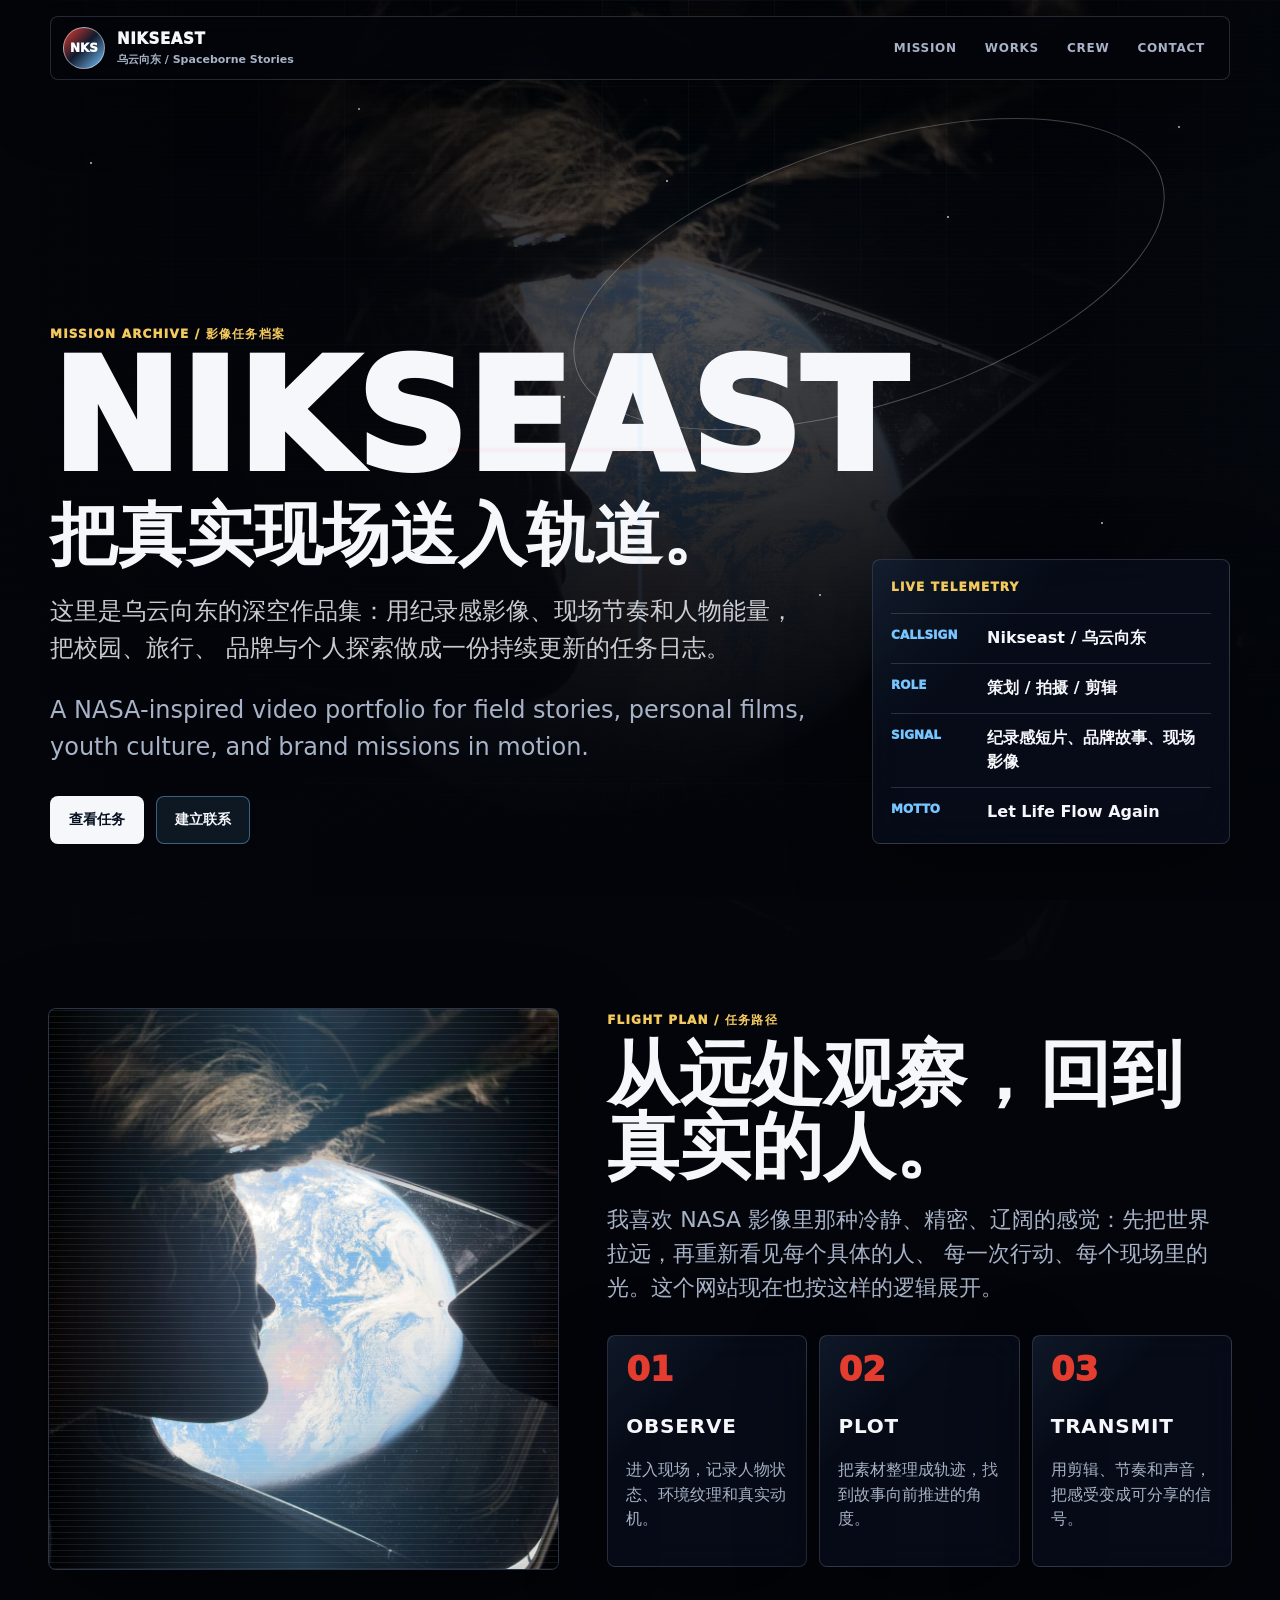
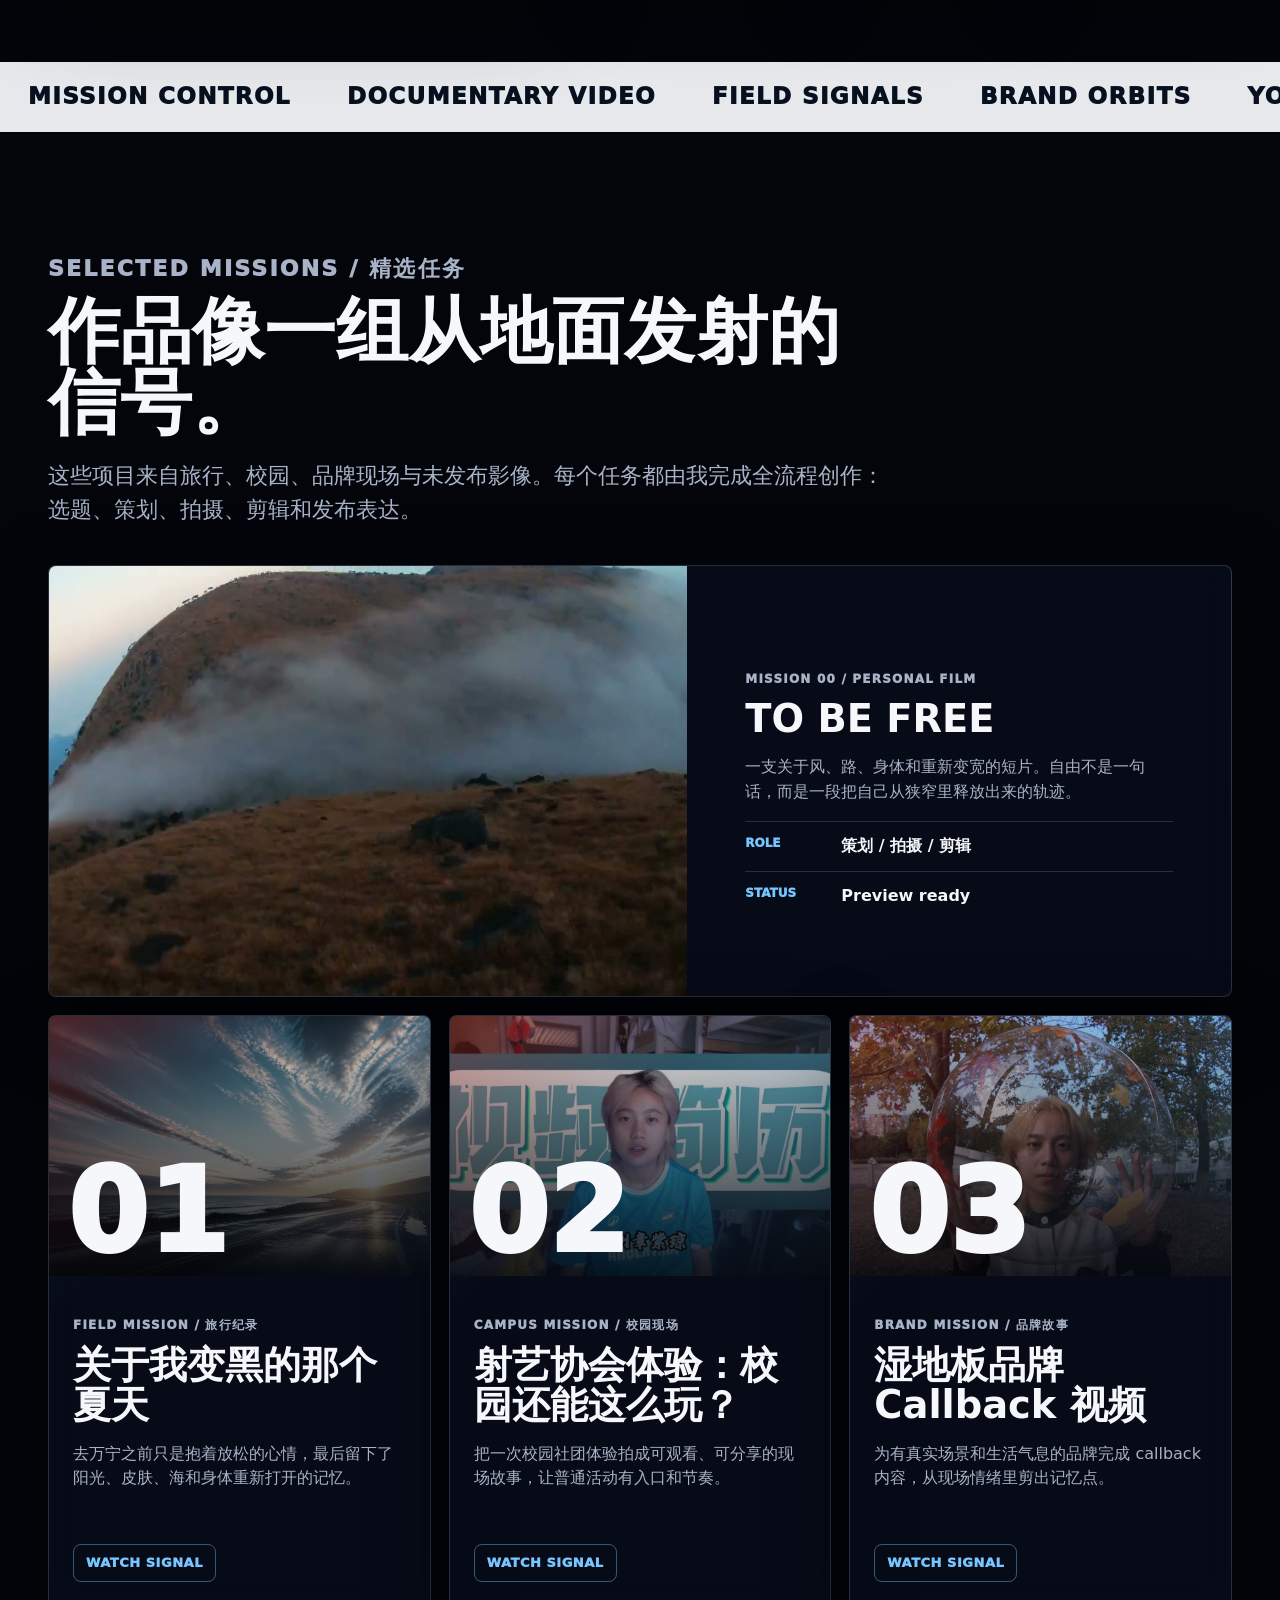
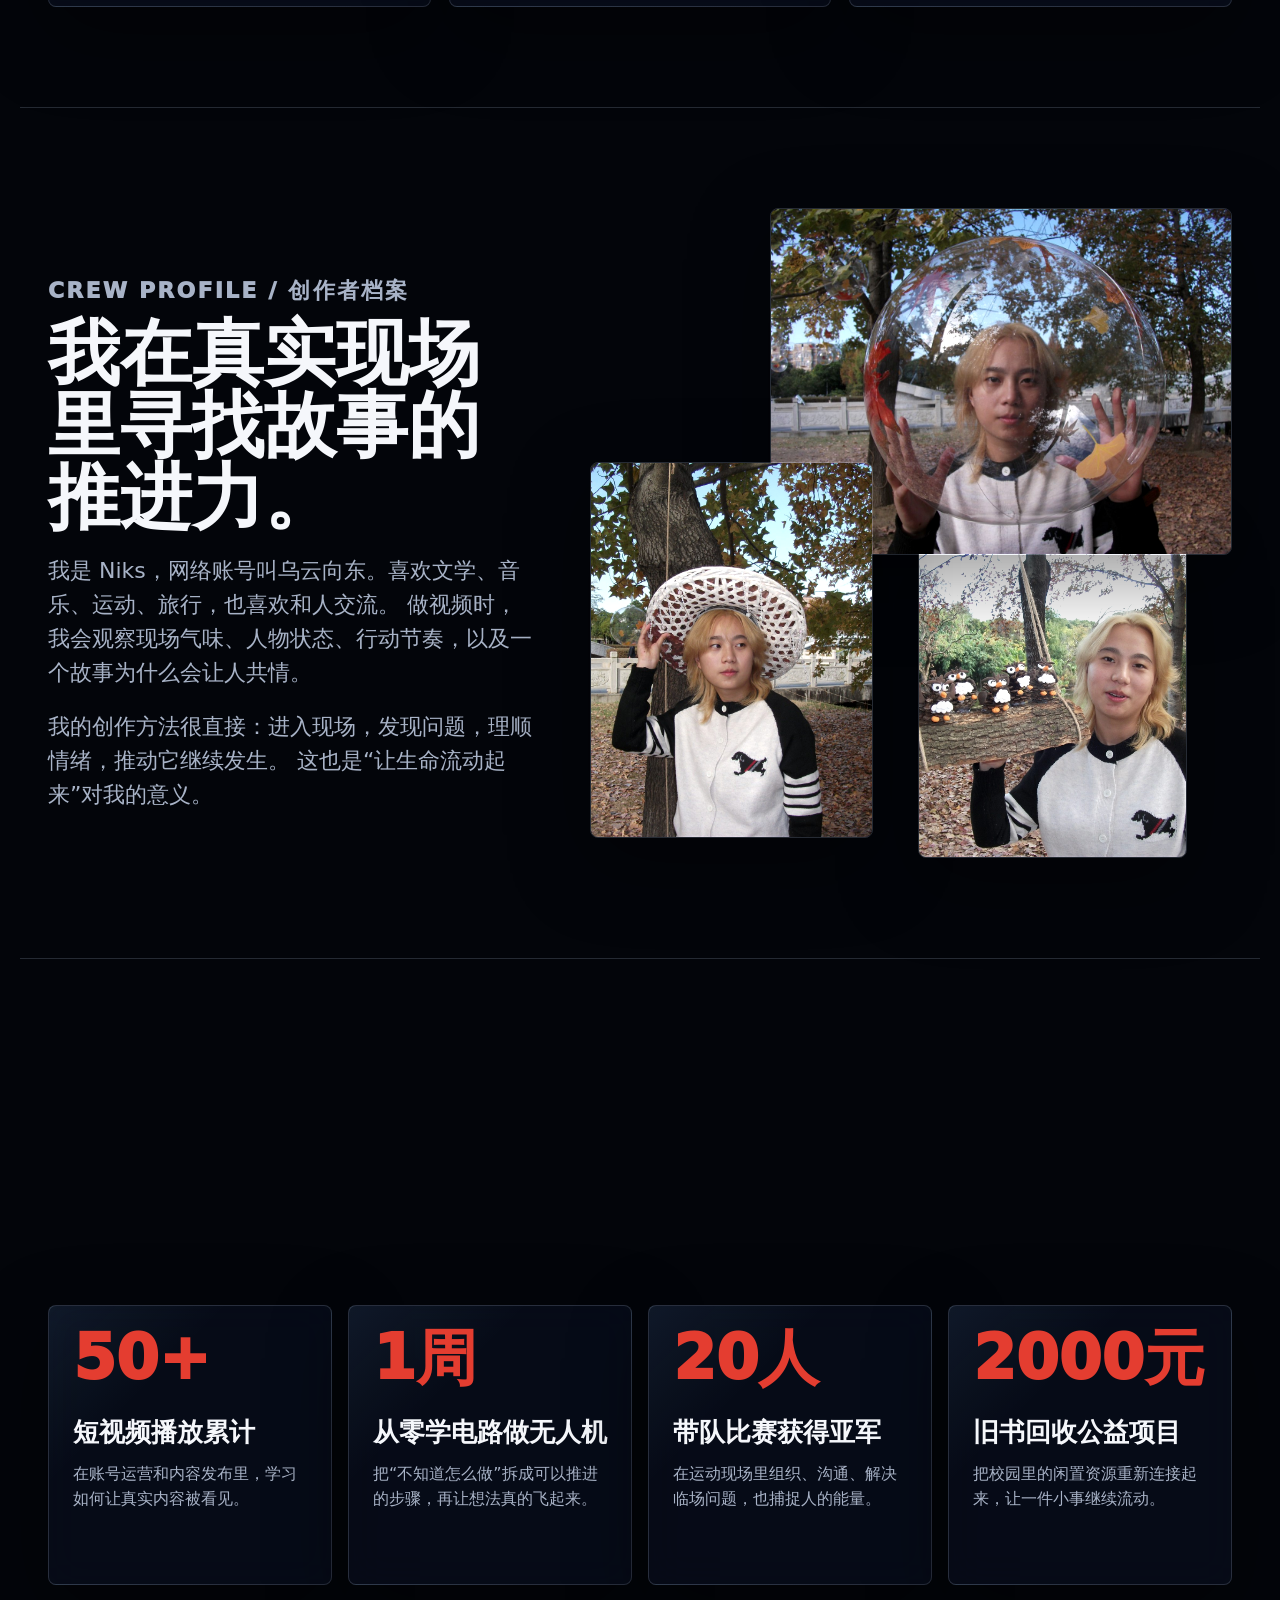
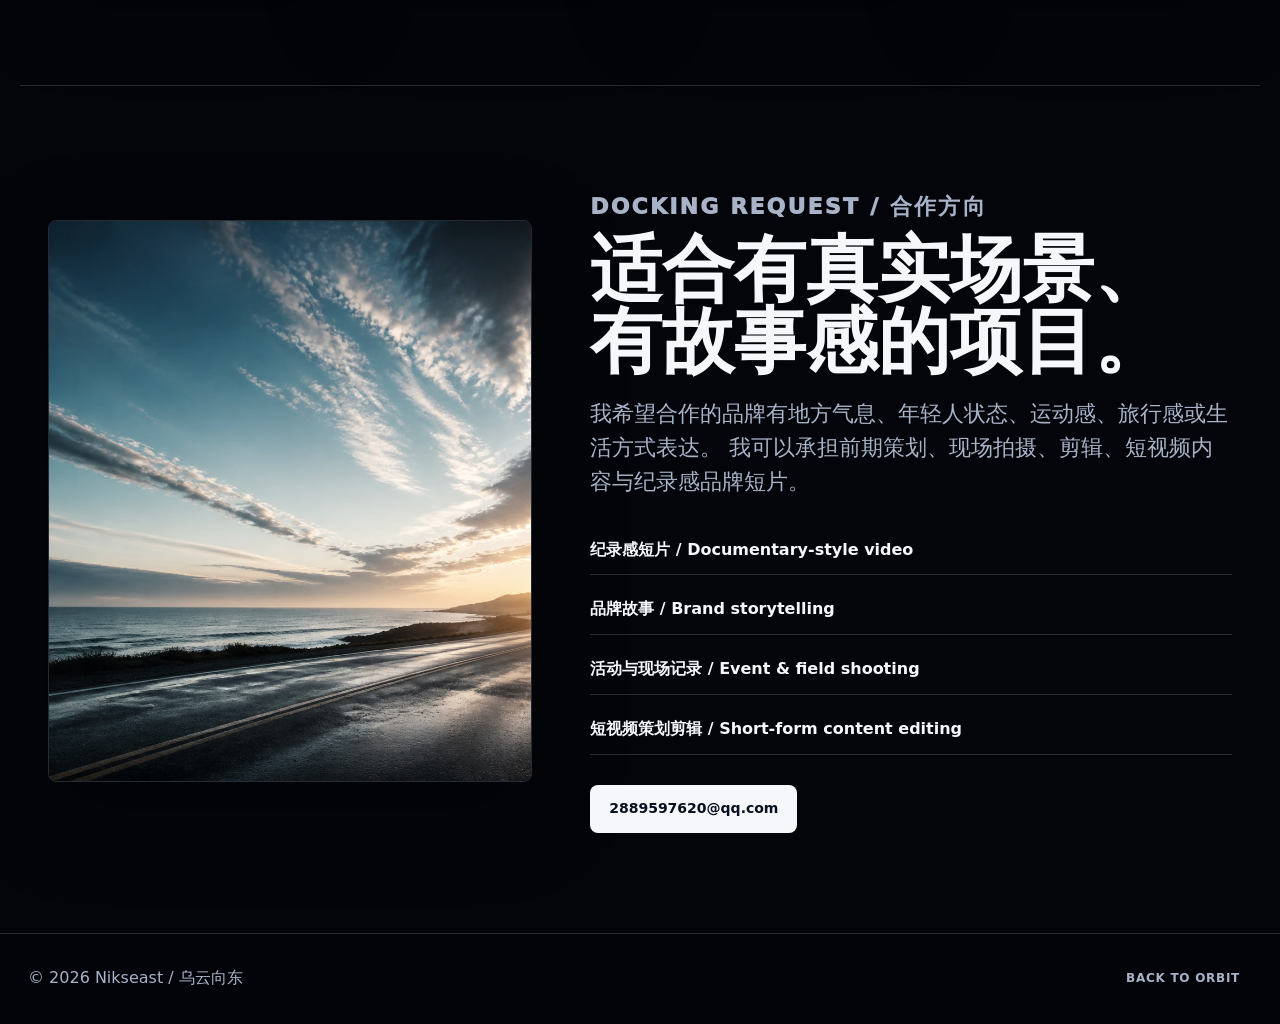
==== commit 2b0d7a97: "Redesign site with NASA mission style" ====
--- a/index.html
+++ b/index.html
@@ -5,142 +5,158 @@
     <meta name="viewport" content="width=device-width, initial-scale=1.0" />
     <meta
       name="description"
-      content="Nikseast / 乌云向东，一个从宇宙滑向森林的双语视频作品集。纪实影像、现场故事、品牌合作。"
+      content="Nikseast / 乌云向东，一个 NASA 风格的双语视频作品集，记录影像、现场故事、品牌合作与个人探索。"
     />
-    <title>Nikseast | 一个流动的作品集</title>
+    <title>Nikseast | NASA 风格影像任务档案</title>
     <link rel="preload" href="assets/nasa-cupola-earth.jpg" as="image" />
-    <link rel="preload" href="assets/hero-clouds.png" as="image" />
+    <link rel="preload" href="assets/to-be-free-poster.jpg" as="image" />
     <link rel="stylesheet" href="styles.css" />
   </head>
-  <body data-zone="space">
+  <body>
     <div class="progress" aria-hidden="true"></div>
-    <div class="cursor-glow" aria-hidden="true"></div>
-    <div class="zone-indicator" aria-hidden="true">
-      <span>Orbit</span>
-      <span>Forest</span>
-    </div>
+    <div class="cursor-scan" aria-hidden="true"></div>
+    <div class="mission-grid" aria-hidden="true"></div>
 
     <header class="site-header">
       <a class="brand" href="#top" aria-label="Nikseast home">
-        <span>Nikseast</span>
-        <small>乌云向东</small>
+        <span class="brand-mark">NKS</span>
+        <span>
+          <strong>Nikseast</strong>
+          <small>乌云向东 / Spaceborne Stories</small>
+        </span>
       </a>
       <nav class="nav-links" aria-label="Main navigation">
-        <a href="#descent">降落 / Descent</a>
-        <a href="#works">作品 / Works</a>
-        <a href="#about">关于 / About</a>
-        <a href="#collab">合作 / Contact</a>
+        <a href="#mission">Mission</a>
+        <a href="#works">Works</a>
+        <a href="#about">Crew</a>
+        <a href="#contact">Contact</a>
       </nav>
     </header>
 
     <main id="top">
-      <section class="space-hero" aria-label="Nikseast cosmic introduction">
-        <div class="space-bg" aria-hidden="true"></div>
+      <section class="hero" aria-label="Nikseast NASA inspired introduction">
         <div class="starfield" aria-hidden="true">
           <span></span><span></span><span></span><span></span><span></span>
           <span></span><span></span><span></span><span></span><span></span>
-        </div>
-        <div class="hero-orbit" aria-hidden="true"></div>
+          <span></span><span></span>
+        </div>
 
         <div class="hero-copy reveal">
-          <p class="eyebrow">乌云向东 / Clouds Eastward</p>
+          <p class="eyebrow">Mission Archive / 影像任务档案</p>
           <h1>Nikseast</h1>
-          <p class="portfolio-title">一个流动的作品集</p>
-          <p class="portfolio-subtitle">A Moving Portfolio</p>
-          <div class="slogan">
-            <span>让生命流动起来</span>
-            <span>Let Life Flow Again</span>
-          </div>
-          <p>
-            我一直相信，世界不是静止的。人在黑暗里看见地球，也在阳光下走进树林。
-            影像对我来说，是让故事重新开始流动的方法。
-          </p>
-          <p class="en">
-            A documentary-style video portfolio moving from orbit to forest,
-            from distant dreams to real people, places, and stories.
+          <p class="hero-title">把真实现场送入轨道。</p>
+          <p class="hero-text">
+            这里是乌云向东的深空作品集：用纪录感影像、现场节奏和人物能量，把校园、旅行、
+            品牌与个人探索做成一份持续更新的任务日志。
+          </p>
+          <p class="hero-text en">
+            A NASA-inspired video portfolio for field stories, personal films, youth culture,
+            and brand missions in motion.
           </p>
           <div class="hero-actions">
-            <a class="button primary" href="#descent">开始降落 / Begin Descent</a>
-            <a class="button ghost" href="#works">观看作品 / View Works</a>
-          </div>
-        </div>
-
-        <aside class="flight-panel reveal" aria-label="Portfolio summary">
-          <p class="panel-label">Current Signal</p>
+            <a class="button primary" href="#works">查看任务</a>
+            <a class="button secondary" href="#contact">建立联系</a>
+          </div>
+        </div>
+
+        <aside class="telemetry reveal" aria-label="Mission telemetry">
+          <p class="panel-kicker">Live Telemetry</p>
           <dl>
-            <div><dt>Mode</dt><dd>Dark orbit to daylight forest</dd></div>
-            <div><dt>Role</dt><dd>策划 / 拍摄 / 剪辑</dd></div>
-            <div><dt>Focus</dt><dd>纪实影像与品牌故事</dd></div>
+            <div>
+              <dt>Callsign</dt>
+              <dd>Nikseast / 乌云向东</dd>
+            </div>
+            <div>
+              <dt>Role</dt>
+              <dd>策划 / 拍摄 / 剪辑</dd>
+            </div>
+            <div>
+              <dt>Signal</dt>
+              <dd>纪录感短片、品牌故事、现场影像</dd>
+            </div>
+            <div>
+              <dt>Motto</dt>
+              <dd>Let Life Flow Again</dd>
+            </div>
           </dl>
         </aside>
       </section>
 
-      <section id="descent" class="descent-section" aria-label="Scroll from space to forest">
-        <div class="descent-stage">
-          <div class="descent-layer space-layer" aria-hidden="true"></div>
-          <div class="descent-layer forest-layer" aria-hidden="true"></div>
-          <div class="descent-overlay" aria-hidden="true"></div>
-          <div class="trajectory" aria-hidden="true">
-            <span></span>
-            <span></span>
-            <span></span>
-          </div>
-          <div class="descent-copy">
-            <p class="eyebrow">Descent / 从轨道到地面</p>
-            <h2>从宇宙的暗处，滑向树林里的光。</h2>
-            <p>
-              暗处是梦想、未知和距离；明处是现场、人的呼吸、可以被拍下来的真实生活。
-              这个网站会在两种状态之间流动。
-            </p>
+      <section id="mission" class="mission-section">
+        <div class="mission-visual reveal" aria-hidden="true">
+          <img src="assets/nasa-cupola-earth.jpg" alt="" />
+          <div class="scanline"></div>
+        </div>
+        <div class="mission-copy reveal">
+          <p class="eyebrow">Flight Plan / 任务路径</p>
+          <h2>从远处观察，回到真实的人。</h2>
+          <p>
+            我喜欢 NASA 影像里那种冷静、精密、辽阔的感觉：先把世界拉远，再重新看见每个具体的人、
+            每一次行动、每个现场里的光。这个网站现在也按这样的逻辑展开。
+          </p>
+          <div class="mission-steps" aria-label="Creative process">
+            <article>
+              <span>01</span>
+              <h3>Observe</h3>
+              <p>进入现场，记录人物状态、环境纹理和真实动机。</p>
+            </article>
+            <article>
+              <span>02</span>
+              <h3>Plot</h3>
+              <p>把素材整理成轨迹，找到故事向前推进的角度。</p>
+            </article>
+            <article>
+              <span>03</span>
+              <h3>Transmit</h3>
+              <p>用剪辑、节奏和声音，把感受变成可分享的信号。</p>
+            </article>
           </div>
         </div>
       </section>
 
       <section class="ticker" aria-label="Portfolio keywords">
         <div class="ticker-track">
-          <span>Documentary Video</span>
-          <span>Field Notes</span>
-          <span>Brand Stories</span>
-          <span>Motion & Travel</span>
-          <span>Let Life Flow Again</span>
-          <span>纪实影像</span>
-          <span>现场感</span>
-          <span>品牌故事</span>
-          <span>运动与旅行</span>
-          <span>让生命流动起来</span>
+          <span>MISSION CONTROL</span>
+          <span>DOCUMENTARY VIDEO</span>
+          <span>FIELD SIGNALS</span>
+          <span>BRAND ORBITS</span>
+          <span>YOUTH CULTURE</span>
+          <span>LET LIFE FLOW AGAIN</span>
+          <span>MISSION CONTROL</span>
+          <span>DOCUMENTARY VIDEO</span>
+          <span>FIELD SIGNALS</span>
+          <span>BRAND ORBITS</span>
+          <span>YOUTH CULTURE</span>
+          <span>LET LIFE FLOW AGAIN</span>
         </div>
       </section>
 
       <section id="works" class="section works-section">
         <div class="section-heading reveal">
-          <p class="eyebrow">Selected Works / 精选作品</p>
-          <h2>Works in Flow<br />流动中的作品</h2>
-          <p>
-            这些作品来自旅行、校园、品牌现场与未发布影像。每一个项目都由我完成全流程创作：
-            策划、拍摄、剪辑。
-          </p>
-        </div>
-
-        <div class="work-feature reveal tilt-card">
-          <div class="video-frame">
-            <img src="assets/to-be-free-poster.jpg" alt="TO BE FREE 未发布短片封面" />
-          </div>
-          <div class="feature-copy">
-            <p class="eyebrow">Selected Film / 未发布预览</p>
+          <p class="eyebrow">Selected Missions / 精选任务</p>
+          <h2>作品像一组从地面发射的信号。</h2>
+          <p>
+            这些项目来自旅行、校园、品牌现场与未发布影像。每个任务都由我完成全流程创作：
+            选题、策划、拍摄、剪辑和发布表达。
+          </p>
+        </div>
+
+        <article class="featured-work reveal tilt-card">
+          <div class="featured-media">
+            <img src="assets/to-be-free-poster.jpg" alt="TO BE FREE 短片封面" />
+          </div>
+          <div class="featured-copy">
+            <p class="eyebrow">Mission 00 / Personal Film</p>
             <h3>TO BE FREE</h3>
             <p>
-              自由不是一句话，是风、路、镜头，也是把自己重新放回广阔里的过程。
-              这一支先作为站内预览，之后可以替换成正式发布链接。
-            </p>
-            <p class="en">
-              A short preview about wind, distance, movement, and the feeling of becoming wide again.
+              一支关于风、路、身体和重新变宽的短片。自由不是一句话，而是一段把自己从狭窄里释放出来的轨迹。
             </p>
             <dl class="mini-meta">
               <div><dt>Role</dt><dd>策划 / 拍摄 / 剪辑</dd></div>
-              <div><dt>Type</dt><dd>Personal Film / Life Experiment</dd></div>
+              <div><dt>Status</dt><dd>Preview ready</dd></div>
             </dl>
           </div>
-        </div>
+        </article>
 
         <div class="work-grid">
           <article class="work-card reveal tilt-card">
@@ -148,13 +164,12 @@
               <span>01</span>
             </a>
             <div class="work-body">
-              <p class="eyebrow">Field Notes / 旅行纪实</p>
+              <p class="eyebrow">Field Mission / 旅行纪录</p>
               <h3>关于我变黑的那个夏天</h3>
               <p>
-                去万宁之前只是抱着放松的心情，最后却留下了阳光、皮肤、海和身体重新打开的记忆。
+                去万宁之前只是抱着放松的心情，最后留下了阳光、皮肤、海和身体重新打开的记忆。
               </p>
-              <p class="en">A summer field note about Wanning, sunlight, the ocean, and a body moving again.</p>
-              <a class="text-link" href="https://v.douyin.com/9tJZQgCMPnU/" target="_blank" rel="noreferrer">打开抖音 / Watch</a>
+              <a class="text-link" href="https://v.douyin.com/9tJZQgCMPnU/" target="_blank" rel="noreferrer">Watch Signal</a>
             </div>
           </article>
 
@@ -163,13 +178,12 @@
               <span>02</span>
             </a>
             <div class="work-body">
-              <p class="eyebrow">People in Motion / 校园现场</p>
-              <h3>射艺协会体验之校园还能这么玩？？</h3>
+              <p class="eyebrow">Campus Mission / 校园现场</p>
+              <h3>射艺协会体验：校园还能这么玩？</h3>
               <p>
-                把一次校园社团体验拍成可观看、可分享的现场故事，让普通活动有了入口和节奏。
+                把一次校园社团体验拍成可观看、可分享的现场故事，让普通活动有入口和节奏。
               </p>
-              <p class="en">A campus activity story shaped through curiosity, rhythm, and documentary observation.</p>
-              <a class="text-link" href="https://v.douyin.com/1zvDnRk_OO8/" target="_blank" rel="noreferrer">打开抖音 / Watch</a>
+              <a class="text-link" href="https://v.douyin.com/1zvDnRk_OO8/" target="_blank" rel="noreferrer">Watch Signal</a>
             </div>
           </article>
 
@@ -178,13 +192,12 @@
               <span>03</span>
             </a>
             <div class="work-body">
-              <p class="eyebrow">Brand Stories / 品牌故事</p>
+              <p class="eyebrow">Brand Mission / 品牌故事</p>
               <h3>湿地板品牌 Callback 视频</h3>
               <p>
-                为有真实场景和生活气息的品牌完成 callback 内容，从现场捕捉情绪，再剪成有记忆点的视频。
+                为有真实场景和生活气息的品牌完成 callback 内容，从现场情绪里剪出记忆点。
               </p>
-              <p class="en">A callback video for a place-based brand, built from field shooting and emotional editing.</p>
-              <a class="text-link" href="https://weixin.qq.com/sph/A4ipe9WseO" target="_blank" rel="noreferrer">打开视频号 / Watch</a>
+              <a class="text-link" href="https://weixin.qq.com/sph/A4ipe9WseO" target="_blank" rel="noreferrer">Watch Signal</a>
             </div>
           </article>
         </div>
@@ -192,50 +205,46 @@
 
       <section id="about" class="section about-section">
         <div class="about-copy reveal">
-          <p class="eyebrow">About Niks / 关于我</p>
-          <h2>我在真实的现场里寻找故事。</h2>
+          <p class="eyebrow">Crew Profile / 创作者档案</p>
+          <h2>我在真实现场里寻找故事的推进力。</h2>
           <p>
             我是 Niks，网络账号叫乌云向东。喜欢文学、音乐、运动、旅行，也喜欢和人交流。
-            我做视频时很在意现场的气味、人的状态、行动的节奏，以及一个故事为什么会让人共情。
-          </p>
-          <p>
-            我的创作方法很直接：走进现场，发现问题，理顺情绪，推动它继续发生。
+            做视频时，我会观察现场气味、人物状态、行动节奏，以及一个故事为什么会让人共情。
+          </p>
+          <p>
+            我的创作方法很直接：进入现场，发现问题，理顺情绪，推动它继续发生。
             这也是“让生命流动起来”对我的意义。
           </p>
-          <p class="en">
-            I work with documentary-style video, real locations, and people in motion.
-            My strength is finding the stuck point, shaping the story, and helping it move.
-          </p>
-        </div>
-        <div class="photo-collage reveal">
-          <img class="photo-large" src="assets/maple-orb.jpg" alt="乌云向东站在透明气泡后面" />
-          <img class="photo-small top" src="assets/maple-portrait.jpg" alt="乌云向东在枫叶树下" />
-          <img class="photo-small bottom" src="assets/maple-tree.jpg" alt="乌云向东在树林里拿着松果装饰" />
-        </div>
-      </section>
-
-      <section class="section story-section">
+        </div>
+        <div class="crew-gallery reveal">
+          <img class="crew-large" src="assets/maple-orb.jpg" alt="乌云向东站在透明装置后面" />
+          <img class="crew-small top" src="assets/maple-portrait.jpg" alt="乌云向东在枫叶树下" />
+          <img class="crew-small bottom" src="assets/maple-tree.jpg" alt="乌云向东在树林里拿着装饰" />
+        </div>
+      </section>
+
+      <section class="section data-section">
         <div class="section-heading reveal">
-          <p class="eyebrow">Living Archive / 生命力档案</p>
-          <h2>不是标签，是我走过的现场。</h2>
-        </div>
-        <div class="story-grid">
-          <article class="story-card reveal tilt-card">
-            <span>50万+</span>
+          <p class="eyebrow">Mission Data / 生命力档案</p>
+          <h2>这些不是标签，是我走过的现场。</h2>
+        </div>
+        <div class="data-grid">
+          <article class="data-card reveal tilt-card">
+            <span>50+</span>
             <h3>短视频播放累计</h3>
             <p>在账号运营和内容发布里，学习如何让真实内容被看见。</p>
           </article>
-          <article class="story-card reveal tilt-card">
+          <article class="data-card reveal tilt-card">
             <span>1周</span>
-            <h3>从 0 学电路做无人机</h3>
+            <h3>从零学电路做无人机</h3>
             <p>把“不知道怎么做”拆成可以推进的步骤，再让想法真的飞起来。</p>
           </article>
-          <article class="story-card reveal tilt-card">
+          <article class="data-card reveal tilt-card">
             <span>20人</span>
             <h3>带队比赛获得亚军</h3>
             <p>在运动现场里组织、沟通、解决临场问题，也捕捉人的能量。</p>
           </article>
-          <article class="story-card reveal tilt-card">
+          <article class="data-card reveal tilt-card">
             <span>2000元</span>
             <h3>旧书回收公益项目</h3>
             <p>把校园里的闲置资源重新连接起来，让一件小事继续流动。</p>
@@ -243,23 +252,19 @@
         </div>
       </section>
 
-      <section id="collab" class="section collab-section">
-        <div class="collab-media reveal">
+      <section id="contact" class="section contact-section">
+        <div class="contact-media reveal">
           <img src="assets/cover-freedom.png" alt="海边公路与夕阳" />
         </div>
-        <div class="collab-copy reveal">
-          <p class="eyebrow">Collaboration / 合作方向</p>
-          <h2>适合有故事感的品牌。</h2>
-          <p>
-            我希望合作的品牌有真实场景、地方气息、年轻人状态、运动感或生活方式表达。
+        <div class="contact-copy reveal">
+          <p class="eyebrow">Docking Request / 合作方向</p>
+          <h2>适合有真实场景、有故事感的项目。</h2>
+          <p>
+            我希望合作的品牌有地方气息、年轻人状态、运动感、旅行感或生活方式表达。
             我可以承担前期策划、现场拍摄、剪辑、短视频内容与纪录感品牌短片。
           </p>
-          <p class="en">
-            I am open to story-led brand projects in travel, outdoor culture, youth lifestyle,
-            campus communities, local businesses, and public-interest stories.
-          </p>
           <ul class="service-list">
-            <li>纪实短片 / Documentary-style video</li>
+            <li>纪录感短片 / Documentary-style video</li>
             <li>品牌故事 / Brand storytelling</li>
             <li>活动与现场记录 / Event & field shooting</li>
             <li>短视频策划剪辑 / Short-form content editing</li>
--- a/styles.css
+++ b/styles.css
@@ -1,22 +1,19 @@
 :root {
-  color-scheme: light dark;
-  --ink: #152017;
-  --muted: #5f6d66;
-  --paper: #fffaf0;
-  --wash: #f2f5ed;
-  --leaf: #245b3e;
-  --moss: #8ca45c;
-  --amber: #efb85e;
-  --coral: #da705d;
-  --sky: #72bdd0;
-  --space: #06090f;
-  --space-2: #101824;
-  --starlight: #f4e9c9;
-  --line: rgba(21, 32, 23, 0.13);
-  --dark-line: rgba(244, 233, 201, 0.16);
-  --shadow: rgba(16, 26, 19, 0.18);
+  color-scheme: dark;
+  --void: #03050a;
+  --void-2: #080d18;
+  --panel: rgba(8, 14, 28, 0.78);
+  --panel-solid: #0b1222;
+  --ink: #f5f7fb;
+  --muted: #a8b3c7;
+  --line: rgba(196, 212, 236, 0.18);
+  --line-bright: rgba(119, 198, 255, 0.42);
+  --blue: #77c6ff;
+  --red: #e43d30;
+  --gold: #f4c95d;
+  --paper: #f5f7fb;
+  --shadow: rgba(0, 0, 0, 0.42);
   --progress: 0%;
-  --descent: 0;
   --mouse-x: 50vw;
   --mouse-y: 50vh;
 }
@@ -34,9 +31,9 @@
   min-width: 320px;
   overflow-x: hidden;
   background:
-    radial-gradient(circle at 18% 12%, rgba(239, 184, 94, 0.22), transparent 26rem),
-    radial-gradient(circle at 88% 18%, rgba(114, 189, 208, 0.18), transparent 28rem),
-    linear-gradient(180deg, #06090f 0, #0c121c 30svh, #fffaf0 130svh);
+    linear-gradient(180deg, rgba(3, 5, 10, 0.22), rgba(3, 5, 10, 0.98) 92svh),
+    url("assets/nasa-cupola-earth.jpg") center top / 100% auto no-repeat,
+    var(--void);
   color: var(--ink);
   font-family:
     Inter, ui-sans-serif, system-ui, -apple-system, BlinkMacSystemFont, "Segoe UI",
@@ -48,12 +45,25 @@
   content: "";
   position: fixed;
   inset: 0;
+  z-index: -3;
+  pointer-events: none;
+  background-image:
+    linear-gradient(rgba(119, 198, 255, 0.08) 1px, transparent 1px),
+    linear-gradient(90deg, rgba(119, 198, 255, 0.08) 1px, transparent 1px);
+  background-size: 86px 86px;
+  mask-image: linear-gradient(180deg, black, transparent 78%);
+}
+
+body::after {
+  content: "";
+  position: fixed;
+  inset: 0;
   z-index: -2;
   pointer-events: none;
-  background-image:
-    linear-gradient(115deg, rgba(36, 91, 62, 0.08) 0 1px, transparent 1px 11rem),
-    linear-gradient(72deg, rgba(114, 189, 208, 0.07) 0 1px, transparent 1px 13rem);
-  opacity: calc(0.2 + var(--descent) * 0.58);
+  background:
+    linear-gradient(90deg, rgba(228, 61, 48, 0.12), transparent 18%, transparent 82%, rgba(119, 198, 255, 0.13)),
+    repeating-linear-gradient(0deg, rgba(255, 255, 255, 0.035) 0 1px, transparent 1px 5px);
+  opacity: 0.46;
 }
 
 a {
@@ -61,8 +71,7 @@
   text-decoration: none;
 }
 
-img,
-video {
+img {
   display: block;
   max-width: 100%;
 }
@@ -70,7 +79,8 @@
 p,
 h1,
 h2,
-h3 {
+h3,
+dd {
   overflow-wrap: anywhere;
 }
 
@@ -78,103 +88,101 @@
   position: fixed;
   top: 0;
   left: 0;
-  z-index: 90;
+  z-index: 100;
   width: var(--progress);
   height: 3px;
-  background: linear-gradient(90deg, var(--sky), var(--starlight), var(--amber), var(--leaf));
-}
-
-.cursor-glow {
+  background: linear-gradient(90deg, var(--red), var(--paper), var(--blue), var(--gold));
+}
+
+.cursor-scan {
   position: fixed;
   left: var(--mouse-x);
   top: var(--mouse-y);
-  z-index: 2;
-  width: 28rem;
-  height: 28rem;
+  z-index: 1;
+  width: 24rem;
+  height: 24rem;
   pointer-events: none;
   background:
-    radial-gradient(circle, rgba(255, 255, 255, 0.26), transparent 58%),
-    radial-gradient(circle, rgba(114, 189, 208, 0.18), transparent 70%);
-  mix-blend-mode: screen;
-  opacity: calc(0.52 - var(--descent) * 0.26);
+    linear-gradient(90deg, transparent 49%, rgba(119, 198, 255, 0.32) 50%, transparent 51%),
+    linear-gradient(0deg, transparent 49%, rgba(228, 61, 48, 0.22) 50%, transparent 51%);
+  opacity: 0.24;
   transform: translate(-50%, -50%);
   transition: left 420ms ease, top 420ms ease;
 }
 
-.zone-indicator {
+.mission-grid {
   position: fixed;
-  right: 18px;
-  top: 50%;
-  z-index: 60;
-  display: grid;
-  gap: 10px;
-  transform: translateY(-50%);
-}
-
-.zone-indicator span {
-  writing-mode: vertical-rl;
-  color: rgba(255, 250, 240, 0.62);
-  font-size: 11px;
-  font-weight: 900;
-  letter-spacing: 0.12em;
-  text-transform: uppercase;
-}
-
-body[data-zone="ground"] .zone-indicator span {
-  color: rgba(36, 91, 62, 0.48);
+  inset: auto 0 0;
+  z-index: -1;
+  height: 58svh;
+  pointer-events: none;
+  background:
+    linear-gradient(180deg, transparent, rgba(3, 5, 10, 0.94)),
+    linear-gradient(rgba(244, 201, 93, 0.12) 1px, transparent 1px),
+    linear-gradient(90deg, rgba(244, 201, 93, 0.12) 1px, transparent 1px);
+  background-size: auto, 48px 48px, 48px 48px;
+  transform: perspective(460px) rotateX(62deg);
+  transform-origin: bottom;
 }
 
 .site-header {
   position: fixed;
-  top: 14px;
+  top: 16px;
   left: 50%;
-  z-index: 80;
+  z-index: 90;
   display: flex;
   align-items: center;
   justify-content: space-between;
-  width: min(calc(100% - 28px), 1180px);
-  min-height: 58px;
-  padding: 10px 12px 10px 18px;
-  border: 1px solid rgba(255, 250, 240, 0.18);
+  width: min(calc(100% - 32px), 1180px);
+  min-height: 62px;
+  padding: 10px 12px;
+  border: 1px solid var(--line);
   border-radius: 8px;
-  background: rgba(7, 10, 16, 0.55);
-  box-shadow: 0 18px 60px rgba(0, 0, 0, 0.24);
-  color: #fffaf0;
+  background: rgba(3, 5, 10, 0.72);
+  box-shadow: 0 18px 70px var(--shadow);
   backdrop-filter: blur(18px);
   transform: translateX(-50%);
-  transition: background 260ms ease, border-color 260ms ease, color 260ms ease;
-}
-
-body[data-zone="ground"] .site-header {
-  border-color: rgba(255, 250, 240, 0.78);
-  background: rgba(255, 250, 240, 0.78);
-  color: var(--ink);
 }
 
 .brand {
   display: inline-flex;
-  align-items: baseline;
-  gap: 10px;
-  line-height: 1;
-}
-
-.brand span {
-  font-size: 16px;
-  font-weight: 900;
+  align-items: center;
+  gap: 12px;
+}
+
+.brand-mark {
+  display: grid;
+  width: 42px;
+  height: 42px;
+  place-items: center;
+  border: 1px solid rgba(245, 247, 251, 0.5);
+  border-radius: 50%;
+  background: linear-gradient(135deg, var(--red), #111a2d 48%, var(--blue));
+  color: white;
+  font-size: 12px;
+  font-weight: 950;
+}
+
+.brand strong {
+  display: block;
+  color: var(--paper);
+  font-size: 15px;
+  font-weight: 950;
+  letter-spacing: 0.04em;
   text-transform: uppercase;
 }
 
 .brand small {
-  color: currentColor;
-  font-size: 12px;
+  display: block;
+  color: var(--muted);
+  font-size: 11px;
   font-weight: 760;
-  opacity: 0.72;
 }
 
 .nav-links {
   display: flex;
   align-items: center;
-  gap: 3px;
+  gap: 4px;
   overflow-x: auto;
   scrollbar-width: none;
 }
@@ -185,186 +193,139 @@
 
 .nav-links a,
 .site-footer a {
+  display: inline-flex;
   min-height: 38px;
-  padding: 9px 12px;
+  align-items: center;
+  justify-content: center;
+  padding: 0 12px;
   border-radius: 8px;
-  color: currentColor;
-  font-size: 13px;
-  font-weight: 800;
-  opacity: 0.75;
+  color: var(--muted);
+  font-size: 12px;
+  font-weight: 900;
+  letter-spacing: 0.06em;
+  text-transform: uppercase;
   white-space: nowrap;
-  transition: background 180ms ease, opacity 180ms ease, transform 180ms ease;
+  transition: background 180ms ease, color 180ms ease, transform 180ms ease;
 }
 
 .nav-links a:hover,
 .site-footer a:hover {
-  background: rgba(255, 250, 240, 0.12);
-  opacity: 1;
+  background: rgba(119, 198, 255, 0.12);
+  color: var(--paper);
   transform: translateY(-1px);
 }
 
-body[data-zone="ground"] .nav-links a:hover,
-body[data-zone="ground"] .site-footer a:hover {
-  background: rgba(36, 91, 62, 0.1);
-}
-
-.space-hero {
+.hero {
   position: relative;
   display: grid;
-  grid-template-columns: minmax(0, 1.02fr) minmax(280px, 0.55fr);
-  gap: 46px;
+  grid-template-columns: minmax(0, 1fr) minmax(290px, 0.46fr);
+  gap: 44px;
   align-items: end;
-  min-height: 98svh;
+  min-height: 100svh;
+  padding: 138px max(24px, calc((100vw - 1180px) / 2)) 56px;
   overflow: hidden;
-  padding: 128px max(28px, calc((100vw - 1180px) / 2)) 54px;
   isolation: isolate;
-  color: #fffaf0;
-}
-
-.space-bg,
-.space-bg::before,
-.space-bg::after,
+}
+
+.hero::before {
+  content: "";
+  position: absolute;
+  inset: 0;
+  z-index: -2;
+  background:
+    linear-gradient(90deg, rgba(3, 5, 10, 0.92), rgba(3, 5, 10, 0.38) 54%, rgba(3, 5, 10, 0.76)),
+    linear-gradient(0deg, rgba(3, 5, 10, 0.94), transparent 52%);
+}
+
+.hero::after {
+  content: "";
+  position: absolute;
+  right: 8%;
+  top: 16%;
+  z-index: -1;
+  width: min(48vw, 640px);
+  aspect-ratio: 1 / 0.42;
+  border: 1px solid rgba(245, 247, 251, 0.28);
+  border-radius: 50%;
+  transform: rotate(-18deg);
+  animation: orbitDrift 9s ease-in-out infinite alternate;
+}
+
 .starfield {
   position: absolute;
   inset: 0;
-}
-
-.space-bg {
-  z-index: -5;
-  background: #05070c url("assets/nasa-cupola-earth.jpg") center / cover no-repeat;
-  transform: scale(calc(1.03 + var(--descent) * 0.04));
-  transform-origin: center;
-}
-
-.space-bg::before {
-  content: "";
-  background:
-    radial-gradient(circle at 58% 50%, rgba(118, 192, 222, 0.18), transparent 20rem),
-    linear-gradient(90deg, rgba(5, 7, 12, 0.78), rgba(5, 7, 12, 0.28) 48%, rgba(5, 7, 12, 0.52)),
-    linear-gradient(0deg, rgba(5, 7, 12, 0.92), rgba(5, 7, 12, 0.08) 58%);
-}
-
-.space-bg::after {
-  content: "";
-  opacity: 0.32;
-  background-image:
-    linear-gradient(rgba(244, 233, 201, 0.08) 1px, transparent 1px),
-    linear-gradient(90deg, rgba(244, 233, 201, 0.08) 1px, transparent 1px);
-  background-size: 92px 92px;
-  mask-image: radial-gradient(circle at 50% 38%, black, transparent 72%);
-}
-
-.starfield {
-  z-index: -2;
+  z-index: -1;
   pointer-events: none;
 }
 
 .starfield span {
   position: absolute;
-  width: 3px;
-  height: 3px;
+  width: 2px;
+  height: 2px;
   border-radius: 50%;
-  background: #fff6d7;
-  box-shadow: 0 0 18px #fff6d7;
-  opacity: 0.72;
-  animation: twinkle 3.2s ease-in-out infinite alternate;
-}
-
-.starfield span:nth-child(1) { left: 8%; top: 21%; }
-.starfield span:nth-child(2) { left: 18%; top: 62%; animation-delay: 400ms; }
-.starfield span:nth-child(3) { left: 38%; top: 16%; animation-delay: 900ms; }
-.starfield span:nth-child(4) { left: 72%; top: 22%; animation-delay: 1300ms; }
-.starfield span:nth-child(5) { left: 88%; top: 64%; animation-delay: 700ms; }
-.starfield span:nth-child(6) { left: 62%; top: 76%; animation-delay: 1100ms; }
-.starfield span:nth-child(7) { left: 47%; top: 52%; animation-delay: 1600ms; }
-.starfield span:nth-child(8) { left: 94%; top: 34%; animation-delay: 300ms; }
-.starfield span:nth-child(9) { left: 27%; top: 78%; animation-delay: 1500ms; }
-.starfield span:nth-child(10) { left: 82%; top: 12%; animation-delay: 1900ms; }
-
-.hero-orbit {
-  position: absolute;
-  right: 7%;
-  top: 18%;
-  z-index: -1;
-  width: min(42vw, 560px);
-  aspect-ratio: 1 / 0.46;
-  border: 1px solid rgba(244, 233, 201, 0.36);
-  border-radius: 50%;
-  transform: rotate(-17deg);
-  animation: orbitDrift 9s ease-in-out infinite alternate;
-}
+  background: #fff;
+  box-shadow: 0 0 16px rgba(255, 255, 255, 0.9);
+  opacity: 0.76;
+  animation: twinkle 3s ease-in-out infinite alternate;
+}
+
+.starfield span:nth-child(1) { left: 7%; top: 18%; }
+.starfield span:nth-child(2) { left: 14%; top: 62%; animation-delay: 300ms; }
+.starfield span:nth-child(3) { left: 28%; top: 12%; animation-delay: 900ms; }
+.starfield span:nth-child(4) { left: 38%; top: 72%; animation-delay: 1300ms; }
+.starfield span:nth-child(5) { left: 52%; top: 20%; animation-delay: 500ms; }
+.starfield span:nth-child(6) { left: 64%; top: 66%; animation-delay: 1100ms; }
+.starfield span:nth-child(7) { left: 74%; top: 24%; animation-delay: 1600ms; }
+.starfield span:nth-child(8) { left: 86%; top: 58%; animation-delay: 700ms; }
+.starfield span:nth-child(9) { left: 92%; top: 14%; animation-delay: 1900ms; }
+.starfield span:nth-child(10) { left: 44%; top: 44%; animation-delay: 1500ms; }
+.starfield span:nth-child(11) { left: 21%; top: 82%; animation-delay: 2100ms; }
+.starfield span:nth-child(12) { left: 79%; top: 82%; animation-delay: 250ms; }
 
 .hero-copy {
-  max-width: 820px;
+  max-width: 850px;
+  min-width: 0;
 }
 
 .eyebrow,
-.panel-label {
+.panel-kicker {
   margin: 0;
-  color: var(--amber);
+  color: var(--gold);
   font-size: 12px;
-  font-weight: 920;
-  letter-spacing: 0.08em;
+  font-weight: 950;
+  letter-spacing: 0.1em;
   text-transform: uppercase;
 }
 
 h1 {
   margin: 14px 0 0;
-  color: currentColor;
-  font-size: clamp(64px, 11vw, 150px);
+  color: var(--paper);
+  font-size: clamp(60px, 12vw, 156px);
   font-weight: 950;
   letter-spacing: 0;
   line-height: 0.78;
   text-transform: uppercase;
-  overflow-wrap: normal;
   white-space: nowrap;
 }
 
-.portfolio-title {
-  margin: 26px 0 0;
-  color: currentColor;
-  font-size: clamp(35px, 5.6vw, 76px);
-  font-weight: 930;
+.hero-title {
+  max-width: 820px;
+  margin: 24px 0 0;
+  color: var(--paper);
+  font-size: clamp(34px, 5.3vw, 76px);
+  font-weight: 940;
   line-height: 1;
 }
 
-.portfolio-subtitle {
-  margin: 8px 0 0;
-  color: rgba(255, 250, 240, 0.72);
-  font-size: clamp(22px, 3.2vw, 42px);
-  font-weight: 860;
-}
-
-.slogan {
-  display: grid;
-  gap: 4px;
-  margin-top: 30px;
-  padding-left: 18px;
-  border-left: 4px solid var(--coral);
-}
-
-.slogan span:first-child {
-  color: currentColor;
-  font-size: clamp(23px, 3vw, 34px);
-  font-weight: 920;
-}
-
-.slogan span:last-child {
-  color: rgba(255, 250, 240, 0.64);
-  font-size: 15px;
-  font-weight: 820;
-}
-
-.hero-copy > p:not(.eyebrow):not(.portfolio-title):not(.portfolio-subtitle) {
-  max-width: 740px;
+.hero-text {
+  max-width: 760px;
   margin: 24px 0 0;
-  color: rgba(255, 250, 240, 0.78);
-  font-size: clamp(18px, 2.1vw, 24px);
+  color: rgba(245, 247, 251, 0.82);
+  font-size: clamp(18px, 2vw, 24px);
 }
 
 .en {
   color: var(--muted);
-  font-size: 0.94em;
 }
 
 .hero-actions {
@@ -376,173 +337,180 @@
 
 .button {
   display: inline-flex;
+  min-height: 48px;
   align-items: center;
   justify-content: center;
-  min-height: 48px;
   padding: 0 18px;
-  border: 1px solid rgba(255, 250, 240, 0.22);
+  border: 1px solid var(--line-bright);
   border-radius: 8px;
   font-size: 14px;
-  font-weight: 880;
+  font-weight: 900;
   transition: background 180ms ease, color 180ms ease, transform 180ms ease, box-shadow 180ms ease;
 }
 
 .button:hover {
   transform: translateY(-2px);
-  box-shadow: 0 18px 42px rgba(0, 0, 0, 0.2);
+  box-shadow: 0 18px 46px rgba(0, 0, 0, 0.28);
 }
 
 .button.primary {
   border-color: transparent;
-  background: var(--starlight);
-  color: #111923;
-}
-
-body[data-zone="ground"] .button.primary,
-.collab-section .button.primary {
-  background: var(--leaf);
-  color: white;
-}
-
-.button.ghost {
-  background: rgba(255, 250, 240, 0.08);
-  color: #fffaf0;
-}
-
-.flight-panel {
-  align-self: end;
+  background: var(--paper);
+  color: #07101f;
+}
+
+.button.secondary {
+  background: rgba(119, 198, 255, 0.1);
+  color: var(--paper);
+}
+
+.telemetry,
+.mission-steps article,
+.work-card,
+.data-card,
+.featured-work {
+  border: 1px solid var(--line);
+  border-radius: 8px;
+  background:
+    linear-gradient(135deg, rgba(119, 198, 255, 0.08), transparent 32%),
+    var(--panel);
+  box-shadow: 0 26px 80px var(--shadow);
+  backdrop-filter: blur(18px);
+}
+
+.telemetry {
   padding: 18px;
-  border: 1px solid rgba(244, 233, 201, 0.18);
-  border-radius: 8px;
-  background: rgba(8, 12, 18, 0.5);
-  box-shadow: 0 24px 70px rgba(0, 0, 0, 0.28);
-  backdrop-filter: blur(18px);
-}
-
-.flight-panel dl,
+  min-width: 0;
+}
+
+.telemetry dl,
 .mini-meta {
   display: grid;
   gap: 12px;
   margin: 16px 0 0;
 }
 
-.flight-panel dl div,
+.telemetry dl div,
 .mini-meta div {
   display: grid;
-  grid-template-columns: 74px minmax(0, 1fr);
+  grid-template-columns: 82px minmax(0, 1fr);
   gap: 14px;
   padding-top: 12px;
-  border-top: 1px solid rgba(244, 233, 201, 0.14);
+  border-top: 1px solid var(--line);
 }
 
 dt {
-  color: var(--amber);
+  color: var(--blue);
   font-size: 12px;
-  font-weight: 900;
+  font-weight: 950;
   text-transform: uppercase;
 }
 
 dd {
   margin: 0;
-  color: currentColor;
+  color: var(--paper);
   font-weight: 820;
 }
 
-.descent-section {
-  height: 220svh;
-  background: var(--space);
-}
-
-.descent-stage {
-  position: sticky;
-  top: 0;
+.mission-section {
   display: grid;
-  place-items: center;
-  height: 100svh;
+  grid-template-columns: minmax(300px, 0.9fr) minmax(0, 1.1fr);
+  gap: 48px;
+  align-items: center;
+  width: min(100%, 1240px);
+  margin: 0 auto;
+  padding: 108px 28px 92px;
+}
+
+.mission-visual {
+  position: relative;
   overflow: hidden;
-  color: #fffaf0;
-  isolation: isolate;
-}
-
-.descent-layer,
-.descent-overlay,
-.trajectory {
+  border: 1px solid var(--line);
+  border-radius: 8px;
+  background: var(--panel-solid);
+  box-shadow: 0 32px 90px var(--shadow);
+}
+
+.mission-visual img {
+  width: 100%;
+  min-height: 560px;
+  object-fit: cover;
+}
+
+.scanline {
   position: absolute;
   inset: 0;
-}
-
-.space-layer {
-  z-index: -4;
-  background: #05070c url("assets/nasa-cupola-earth.jpg") center / cover no-repeat;
-  opacity: calc(1 - var(--descent));
-  transform: scale(calc(1.08 - var(--descent) * 0.04));
-}
-
-.forest-layer {
-  z-index: -5;
-  background: #eaf1e9 url("assets/hero-clouds.png") center / cover no-repeat;
-  opacity: var(--descent);
-  transform: scale(calc(1.04 + var(--descent) * 0.04));
-}
-
-.descent-overlay {
-  z-index: -3;
   background:
-    radial-gradient(circle at calc(18% + var(--descent) * 46%) calc(28% + var(--descent) * 18%), rgba(239, 184, 94, calc(0.08 + var(--descent) * 0.28)), transparent 22rem),
-    linear-gradient(180deg, rgba(5, 7, 12, calc(0.88 - var(--descent) * 0.74)), rgba(255, 250, 240, calc(var(--descent) * 0.72)));
-}
-
-.trajectory span {
-  position: absolute;
-  left: 50%;
-  top: 50%;
-  width: min(66vw, 760px);
-  height: 1px;
-  border-radius: 999px;
-  background: linear-gradient(90deg, transparent, rgba(244, 233, 201, 0.78), transparent);
-  opacity: calc(0.55 - var(--descent) * 0.28);
-  transform: translate(-50%, -50%) rotate(calc(-14deg + var(--descent) * 28deg));
-}
-
-.trajectory span:nth-child(2) {
-  width: min(52vw, 560px);
-  transform: translate(-50%, -50%) rotate(calc(12deg - var(--descent) * 24deg));
-}
-
-.trajectory span:nth-child(3) {
-  width: min(40vw, 430px);
-  transform: translate(-50%, -50%) rotate(calc(39deg - var(--descent) * 62deg));
-}
-
-.descent-copy {
-  width: min(calc(100% - 36px), 900px);
-  text-align: center;
-  transform: translateY(calc((var(--descent) - 0.5) * -24px));
-}
-
-.descent-copy h2,
+    linear-gradient(90deg, transparent, rgba(119, 198, 255, 0.28), transparent),
+    repeating-linear-gradient(0deg, rgba(255, 255, 255, 0.08) 0 1px, transparent 1px 6px);
+  mix-blend-mode: screen;
+  animation: scan 4.6s linear infinite;
+}
+
+.mission-copy h2,
 .section-heading h2,
 .about-copy h2,
-.collab-copy h2 {
+.contact-copy h2 {
   margin: 10px 0 0;
-  color: currentColor;
-  font-size: clamp(38px, 6.2vw, 84px);
-  line-height: 0.98;
+  color: var(--paper);
+  font-size: clamp(36px, 5.6vw, 76px);
+  line-height: 1;
   letter-spacing: 0;
 }
 
-.descent-copy p:not(.eyebrow) {
-  max-width: 740px;
-  margin: 20px auto 0;
-  color: rgba(255, 250, 240, calc(0.78 - var(--descent) * 0.18));
-  font-size: clamp(18px, 2vw, 24px);
+.mission-copy > p:not(.eyebrow),
+.section-heading > p,
+.about-copy p,
+.contact-copy p {
+  margin: 20px 0 0;
+  color: var(--muted);
+  font-size: clamp(17px, 1.8vw, 22px);
+}
+
+.mission-steps {
+  display: grid;
+  grid-template-columns: repeat(3, minmax(0, 1fr));
+  gap: 12px;
+  margin-top: 30px;
+}
+
+.mission-steps article {
+  min-height: 190px;
+  padding: 18px;
+}
+
+.mission-steps span,
+.work-cover span,
+.data-card span {
+  color: var(--red);
+  font-weight: 950;
+}
+
+.mission-steps span {
+  font-size: 34px;
+  line-height: 0.9;
+}
+
+.mission-steps h3 {
+  margin: 22px 0 0;
+  color: var(--paper);
+  font-size: 20px;
+  letter-spacing: 0.04em;
+  text-transform: uppercase;
+}
+
+.mission-steps p,
+.work-body p,
+.featured-copy p,
+.data-card p {
+  color: var(--muted);
 }
 
 .ticker {
   overflow: hidden;
   border-top: 1px solid var(--line);
   border-bottom: 1px solid var(--line);
-  background: rgba(255, 250, 240, 0.72);
+  background: rgba(245, 247, 251, 0.94);
 }
 
 .ticker-track {
@@ -552,10 +520,11 @@
 }
 
 .ticker span {
-  padding: 18px 28px;
-  color: rgba(21, 32, 23, 0.74);
-  font-size: clamp(16px, 2vw, 24px);
-  font-weight: 900;
+  padding: 16px 28px;
+  color: #07101f;
+  font-size: clamp(15px, 1.8vw, 23px);
+  font-weight: 950;
+  letter-spacing: 0.06em;
   white-space: nowrap;
 }
 
@@ -565,83 +534,47 @@
   padding: 100px 28px;
 }
 
-.works-section,
-.about-section,
-.story-section,
-.collab-section {
-  background:
-    radial-gradient(circle at 12% 18%, rgba(239, 184, 94, 0.16), transparent 24rem),
-    radial-gradient(circle at 88% 12%, rgba(114, 189, 208, 0.12), transparent 24rem);
-}
-
 .section-heading {
-  max-width: 860px;
+  max-width: 850px;
   margin-bottom: 38px;
 }
 
-.section-heading > p:last-child,
-.work-feature p,
-.work-body p,
-.about-copy p,
-.story-card p,
-.collab-copy p {
-  color: var(--muted);
-}
-
-.section-heading > p:last-child {
-  max-width: 760px;
-  margin: 18px 0 0;
-  font-size: clamp(18px, 2vw, 23px);
-}
-
-.work-feature {
+.featured-work {
   display: grid;
   grid-template-columns: minmax(300px, 1.08fr) minmax(280px, 0.92fr);
   gap: 0;
-  align-items: stretch;
+  overflow: hidden;
   margin-bottom: 18px;
-  overflow: hidden;
-  border: 1px solid rgba(21, 32, 23, 0.12);
-  border-radius: 8px;
-  background:
-    radial-gradient(circle at 92% 18%, rgba(114, 189, 208, 0.2), transparent 18rem),
-    linear-gradient(135deg, rgba(255, 250, 240, 0.92), rgba(242, 245, 237, 0.9));
-  box-shadow: 0 28px 80px rgba(16, 26, 19, 0.12);
   transform-style: preserve-3d;
 }
 
-.video-frame {
-  min-height: 440px;
-  background: #111 url("assets/to-be-free-poster.jpg") center / cover no-repeat;
-}
-
-.video-frame img,
-.video-frame video {
+.featured-media {
+  min-height: 430px;
+  background: #111827;
+}
+
+.featured-media img {
   width: 100%;
   height: 100%;
-  min-height: 440px;
+  min-height: 430px;
   object-fit: cover;
 }
 
-.feature-copy {
+.featured-copy {
   display: flex;
   flex-direction: column;
   justify-content: center;
   padding: clamp(26px, 5vw, 58px);
 }
 
-.feature-copy h3,
+.featured-copy h3,
 .work-body h3,
-.story-card h3 {
+.data-card h3 {
   margin: 10px 0 0;
-  color: var(--ink);
+  color: var(--paper);
   font-size: clamp(26px, 3vw, 40px);
   line-height: 1.05;
   letter-spacing: 0;
-}
-
-.mini-meta div {
-  border-color: var(--line);
 }
 
 .work-grid {
@@ -651,32 +584,28 @@
 }
 
 .work-card,
-.story-card {
+.data-card {
   overflow: hidden;
-  border: 1px solid rgba(21, 32, 23, 0.12);
-  border-radius: 8px;
-  background: rgba(255, 250, 240, 0.8);
-  box-shadow: 0 20px 54px rgba(16, 26, 19, 0.1);
   transform-style: preserve-3d;
-  transition: transform 220ms ease, box-shadow 220ms ease, border-color 220ms ease;
+  transition: transform 220ms ease, border-color 220ms ease, box-shadow 220ms ease;
 }
 
 .work-card:hover,
-.story-card:hover,
-.work-feature:hover {
-  border-color: rgba(36, 91, 62, 0.26);
-  box-shadow: 0 28px 70px rgba(16, 26, 19, 0.16);
+.data-card:hover,
+.featured-work:hover {
+  border-color: var(--line-bright);
+  box-shadow: 0 34px 88px rgba(0, 0, 0, 0.5);
 }
 
 .work-cover {
   position: relative;
   display: flex;
+  min-height: 260px;
   align-items: flex-end;
-  min-height: 260px;
   padding: 18px;
   overflow: hidden;
+  background-position: center;
   background-size: cover;
-  background-position: center;
   isolation: isolate;
 }
 
@@ -686,14 +615,13 @@
   inset: 0;
   z-index: -1;
   background:
-    linear-gradient(0deg, rgba(17, 28, 21, 0.62), rgba(17, 28, 21, 0.05)),
-    radial-gradient(circle at 18% 20%, rgba(239, 184, 94, 0.3), transparent 14rem);
+    linear-gradient(0deg, rgba(3, 5, 10, 0.88), rgba(3, 5, 10, 0.1)),
+    linear-gradient(115deg, rgba(228, 61, 48, 0.32), transparent 50%, rgba(119, 198, 255, 0.28));
 }
 
 .work-cover span {
-  color: #fffaf0;
-  font-size: clamp(70px, 9vw, 124px);
-  font-weight: 950;
+  color: var(--paper);
+  font-size: clamp(68px, 9vw, 122px);
   line-height: 0.8;
 }
 
@@ -712,11 +640,13 @@
 .work-body {
   display: flex;
   flex-direction: column;
-  min-height: 360px;
+  min-height: 330px;
   padding: 24px;
 }
 
-.work-body p {
+.work-body p,
+.featured-copy p,
+.data-card p {
   margin: 16px 0 0;
 }
 
@@ -728,22 +658,24 @@
   justify-content: center;
   margin-top: auto;
   padding: 0 12px;
-  border: 1px solid rgba(21, 32, 23, 0.14);
+  border: 1px solid var(--line-bright);
   border-radius: 8px;
-  color: var(--leaf);
+  color: var(--blue);
   font-size: 13px;
-  font-weight: 900;
+  font-weight: 950;
+  letter-spacing: 0.04em;
+  text-transform: uppercase;
   transition: background 180ms ease, color 180ms ease, transform 180ms ease;
 }
 
 .text-link:hover {
-  background: var(--leaf);
-  color: white;
+  background: var(--blue);
+  color: #06101c;
   transform: translateY(-1px);
 }
 
 .about-section,
-.collab-section {
+.contact-section {
   display: grid;
   grid-template-columns: minmax(300px, 0.86fr) minmax(320px, 1.14fr);
   gap: 58px;
@@ -751,27 +683,22 @@
   border-top: 1px solid var(--line);
 }
 
-.about-copy p,
-.collab-copy p {
-  margin: 18px 0 0;
-  font-size: clamp(18px, 2vw, 23px);
-}
-
-.photo-collage {
+.crew-gallery {
   position: relative;
   min-height: 650px;
 }
 
-.photo-collage img {
+.crew-gallery img {
   position: absolute;
   width: 100%;
-  border: 1px solid rgba(255, 250, 240, 0.76);
+  border: 1px solid var(--line);
   border-radius: 8px;
   object-fit: cover;
-  box-shadow: 0 24px 70px rgba(16, 26, 19, 0.16);
-}
-
-.photo-large {
+  box-shadow: 0 24px 80px var(--shadow);
+  filter: saturate(0.9) contrast(1.08);
+}
+
+.crew-large {
   right: 0;
   top: 0;
   z-index: 2;
@@ -779,7 +706,7 @@
   aspect-ratio: 4 / 3;
 }
 
-.photo-small.top {
+.crew-small.top {
   left: 0;
   bottom: 20px;
   z-index: 3;
@@ -787,7 +714,7 @@
   aspect-ratio: 3 / 4;
 }
 
-.photo-small.bottom {
+.crew-small.bottom {
   right: 7%;
   bottom: 0;
   z-index: 1;
@@ -795,52 +722,48 @@
   aspect-ratio: 5 / 6;
 }
 
-.story-section {
+.data-section {
   border-top: 1px solid var(--line);
 }
 
-.story-grid {
+.data-grid {
   display: grid;
   grid-template-columns: repeat(4, minmax(0, 1fr));
   gap: 16px;
 }
 
-.story-card {
+.data-card {
   min-height: 280px;
   padding: 24px;
 }
 
-.story-card span {
+.data-card span {
   display: block;
-  color: var(--coral);
-  font-size: clamp(42px, 5vw, 70px);
-  font-weight: 950;
+  font-size: clamp(40px, 4.8vw, 68px);
   line-height: 0.9;
 }
 
-.story-card h3 {
+.data-card h3 {
   margin-top: 34px;
-  font-size: clamp(23px, 2vw, 30px);
-}
-
-.story-card p {
-  margin: 14px 0 0;
-}
-
-.collab-section {
+  font-size: clamp(22px, 2vw, 29px);
+}
+
+.contact-section {
   padding-top: 84px;
 }
 
-.collab-media {
+.contact-media {
   overflow: hidden;
+  border: 1px solid var(--line);
   border-radius: 8px;
-  box-shadow: 0 26px 80px rgba(16, 26, 19, 0.16);
-}
-
-.collab-media img {
+  box-shadow: 0 28px 88px var(--shadow);
+}
+
+.contact-media img {
   width: 100%;
   min-height: 560px;
   object-fit: cover;
+  filter: contrast(1.06) saturate(0.85);
 }
 
 .service-list {
@@ -854,7 +777,7 @@
 .service-list li {
   padding: 12px 0;
   border-bottom: 1px solid var(--line);
-  color: var(--ink);
+  color: var(--paper);
   font-weight: 820;
 }
 
@@ -865,7 +788,7 @@
   gap: 20px;
   padding: 26px 28px;
   border-top: 1px solid var(--line);
-  background: #fffaf0;
+  background: rgba(3, 5, 10, 0.92);
   color: var(--muted);
 }
 
@@ -889,21 +812,30 @@
 
 @keyframes twinkle {
   from {
-    opacity: 0.32;
-    transform: scale(0.72);
+    opacity: 0.34;
+    transform: scale(0.74);
   }
   to {
     opacity: 1;
-    transform: scale(1.26);
+    transform: scale(1.24);
   }
 }
 
 @keyframes orbitDrift {
   from {
-    transform: rotate(-17deg) translate3d(0, 0, 0);
+    transform: rotate(-18deg) translate3d(0, 0, 0);
   }
   to {
     transform: rotate(-14deg) translate3d(-18px, 14px, 0);
+  }
+}
+
+@keyframes scan {
+  from {
+    transform: translateX(-100%);
+  }
+  to {
+    transform: translateX(100%);
   }
 }
 
@@ -939,53 +871,51 @@
     width: 100%;
   }
 
-  .space-hero {
+  .hero,
+  .mission-section,
+  .featured-work,
+  .about-section,
+  .contact-section {
     grid-template-columns: 1fr;
+  }
+
+  .hero {
     min-height: auto;
-    padding: 138px 18px 54px;
-  }
-
-  .space-bg::before {
-    background:
-      linear-gradient(90deg, rgba(5, 7, 12, 0.9), rgba(5, 7, 12, 0.46)),
-      linear-gradient(0deg, rgba(5, 7, 12, 0.94), rgba(5, 7, 12, 0.08) 58%);
-  }
-
-  .flight-panel {
-    max-width: 560px;
-  }
-
+    padding: 146px 18px 64px;
+  }
+
+  .mission-section,
   .section {
-    padding: 76px 18px;
-  }
-
-  .work-feature,
-  .about-section,
-  .collab-section {
-    grid-template-columns: 1fr;
-    gap: 30px;
-  }
-
-  .work-grid {
+    padding-inline: 18px;
+  }
+
+  .mission-visual img {
+    min-height: 420px;
+  }
+
+  .mission-steps,
+  .work-grid,
+  .data-grid {
     grid-template-columns: repeat(2, minmax(0, 1fr));
   }
 
-  .story-grid {
-    grid-template-columns: repeat(2, minmax(0, 1fr));
-  }
-
-  .photo-collage {
+  .crew-gallery {
     min-height: 570px;
   }
 
-  .collab-media img {
+  .contact-media img {
     min-height: 380px;
   }
 }
 
 @media (max-width: 640px) {
-  .cursor-glow,
-  .zone-indicator {
+  html,
+  body {
+    max-width: 100%;
+    overflow-x: hidden;
+  }
+
+  .cursor-scan {
     display: none;
   }
 
@@ -995,8 +925,6 @@
 
   .brand {
     align-items: flex-start;
-    flex-direction: column;
-    gap: 4px;
   }
 
   .nav-links {
@@ -1007,69 +935,76 @@
   }
 
   .nav-links a {
-    display: flex;
-    align-items: center;
-    justify-content: center;
-    padding-inline: 8px;
-    font-size: 12px;
-    white-space: normal;
-    text-align: center;
-  }
-
-  .space-hero {
-    padding-top: 184px;
+    min-height: 34px;
+    padding-inline: 6px;
+    font-size: 11px;
+  }
+
+  .hero {
+    padding-top: 178px;
   }
 
   h1 {
-    font-size: clamp(50px, 15.2vw, 70px);
+    font-size: clamp(42px, 13.2vw, 58px);
     line-height: 0.9;
   }
 
-  .portfolio-title {
-    font-size: clamp(28px, 9vw, 38px);
-  }
-
-  .hero-copy > p:not(.eyebrow):not(.portfolio-title):not(.portfolio-subtitle),
-  .descent-copy p:not(.eyebrow) {
+  .hero-title {
+    max-width: 9em;
+    font-size: clamp(26px, 7.6vw, 32px);
+  }
+
+  .hero-copy,
+  .telemetry,
+  .mission-copy,
+  .section-heading,
+  .about-copy,
+  .contact-copy {
+    width: 100%;
+    max-width: 100%;
+  }
+
+  .hero-text,
+  .mission-copy > p:not(.eyebrow),
+  .section-heading > p,
+  .about-copy p,
+  .contact-copy p {
     font-size: 17px;
   }
 
+  .hero-actions,
   .button {
     width: 100%;
   }
 
-  .descent-section {
-    height: 185svh;
-  }
-
-  .video-frame,
-  .video-frame img,
-  .video-frame video {
+  .mission-steps,
+  .work-grid,
+  .data-grid {
+    grid-template-columns: 1fr;
+  }
+
+  .featured-media,
+  .featured-media img {
     min-height: 250px;
-  }
-
-  .work-grid,
-  .story-grid {
-    grid-template-columns: 1fr;
   }
 
   .work-body {
     min-height: 0;
   }
 
-  .photo-collage {
+  .crew-gallery {
     min-height: 470px;
   }
 
-  .photo-large {
+  .crew-large {
     max-width: 88%;
   }
 
-  .photo-small.top {
+  .crew-small.top {
     max-width: 52%;
   }
 
-  .photo-small.bottom {
+  .crew-small.bottom {
     right: 0;
     max-width: 48%;
   }
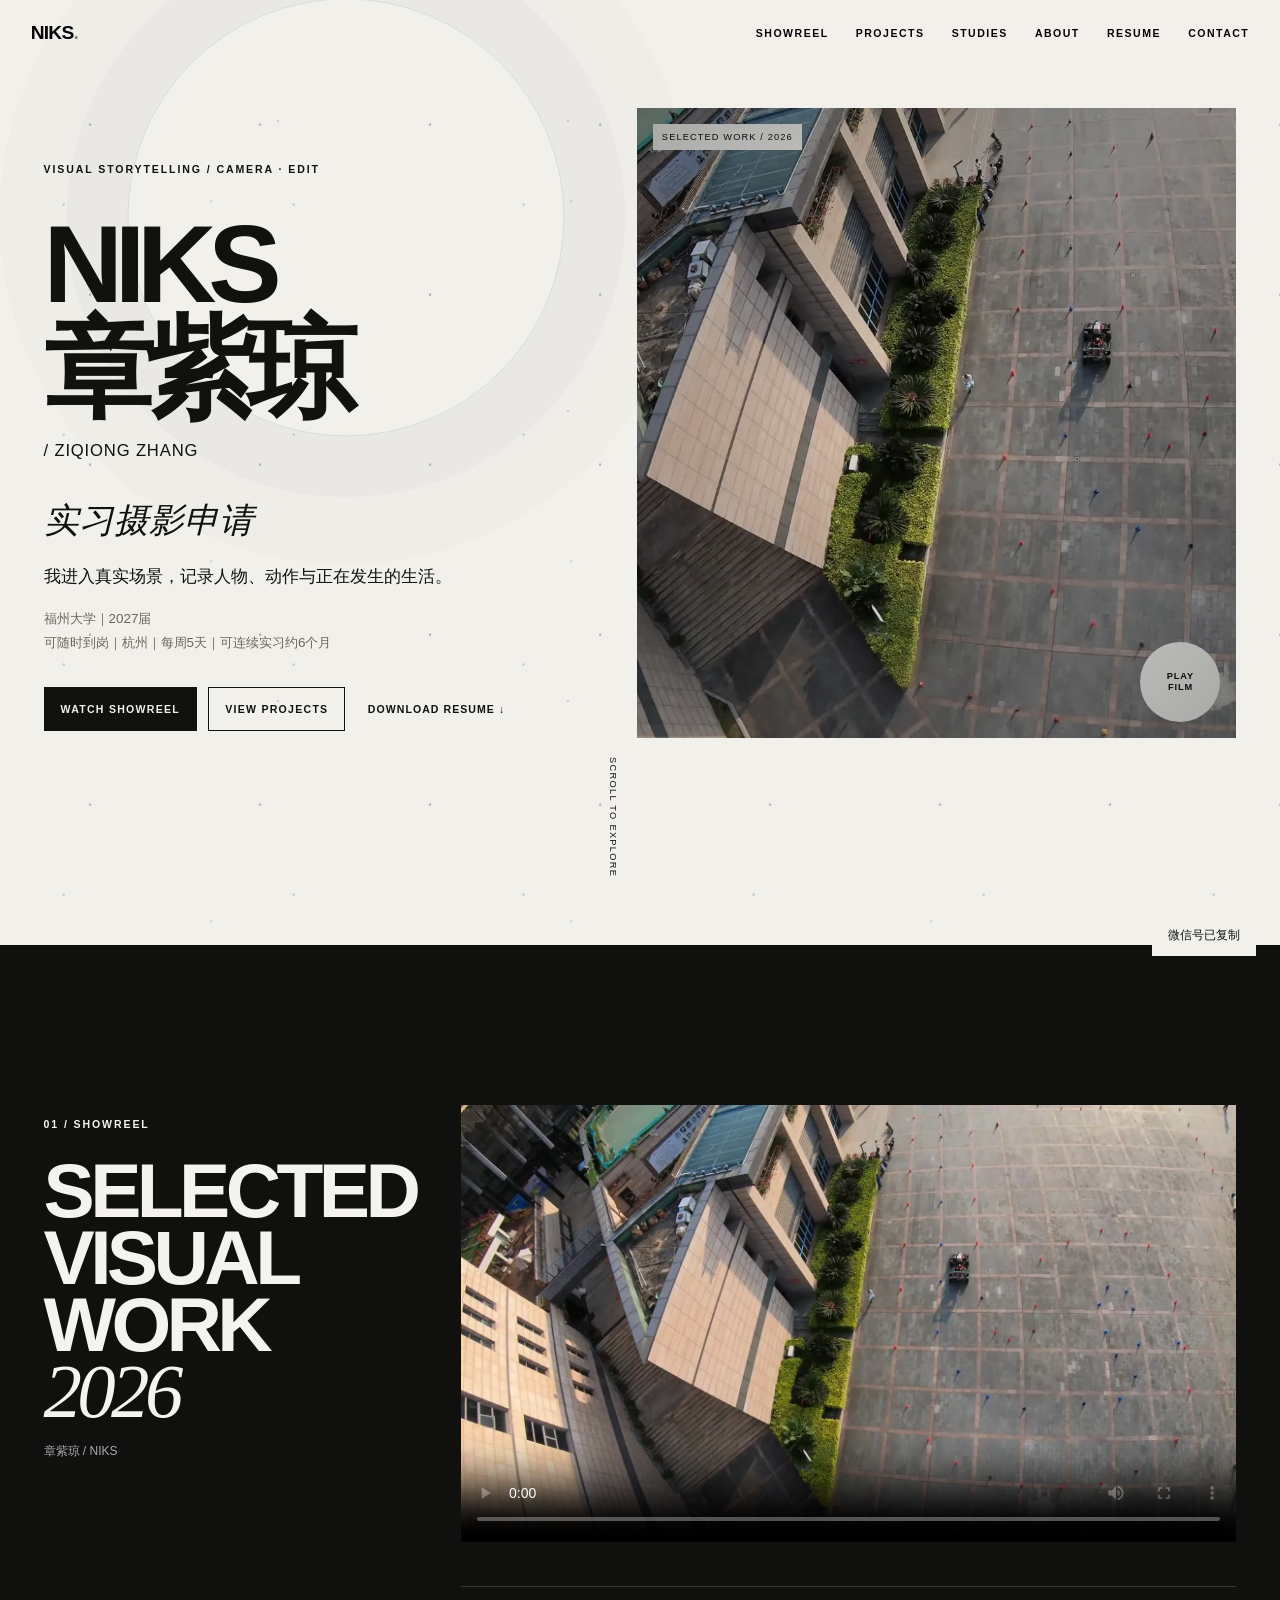
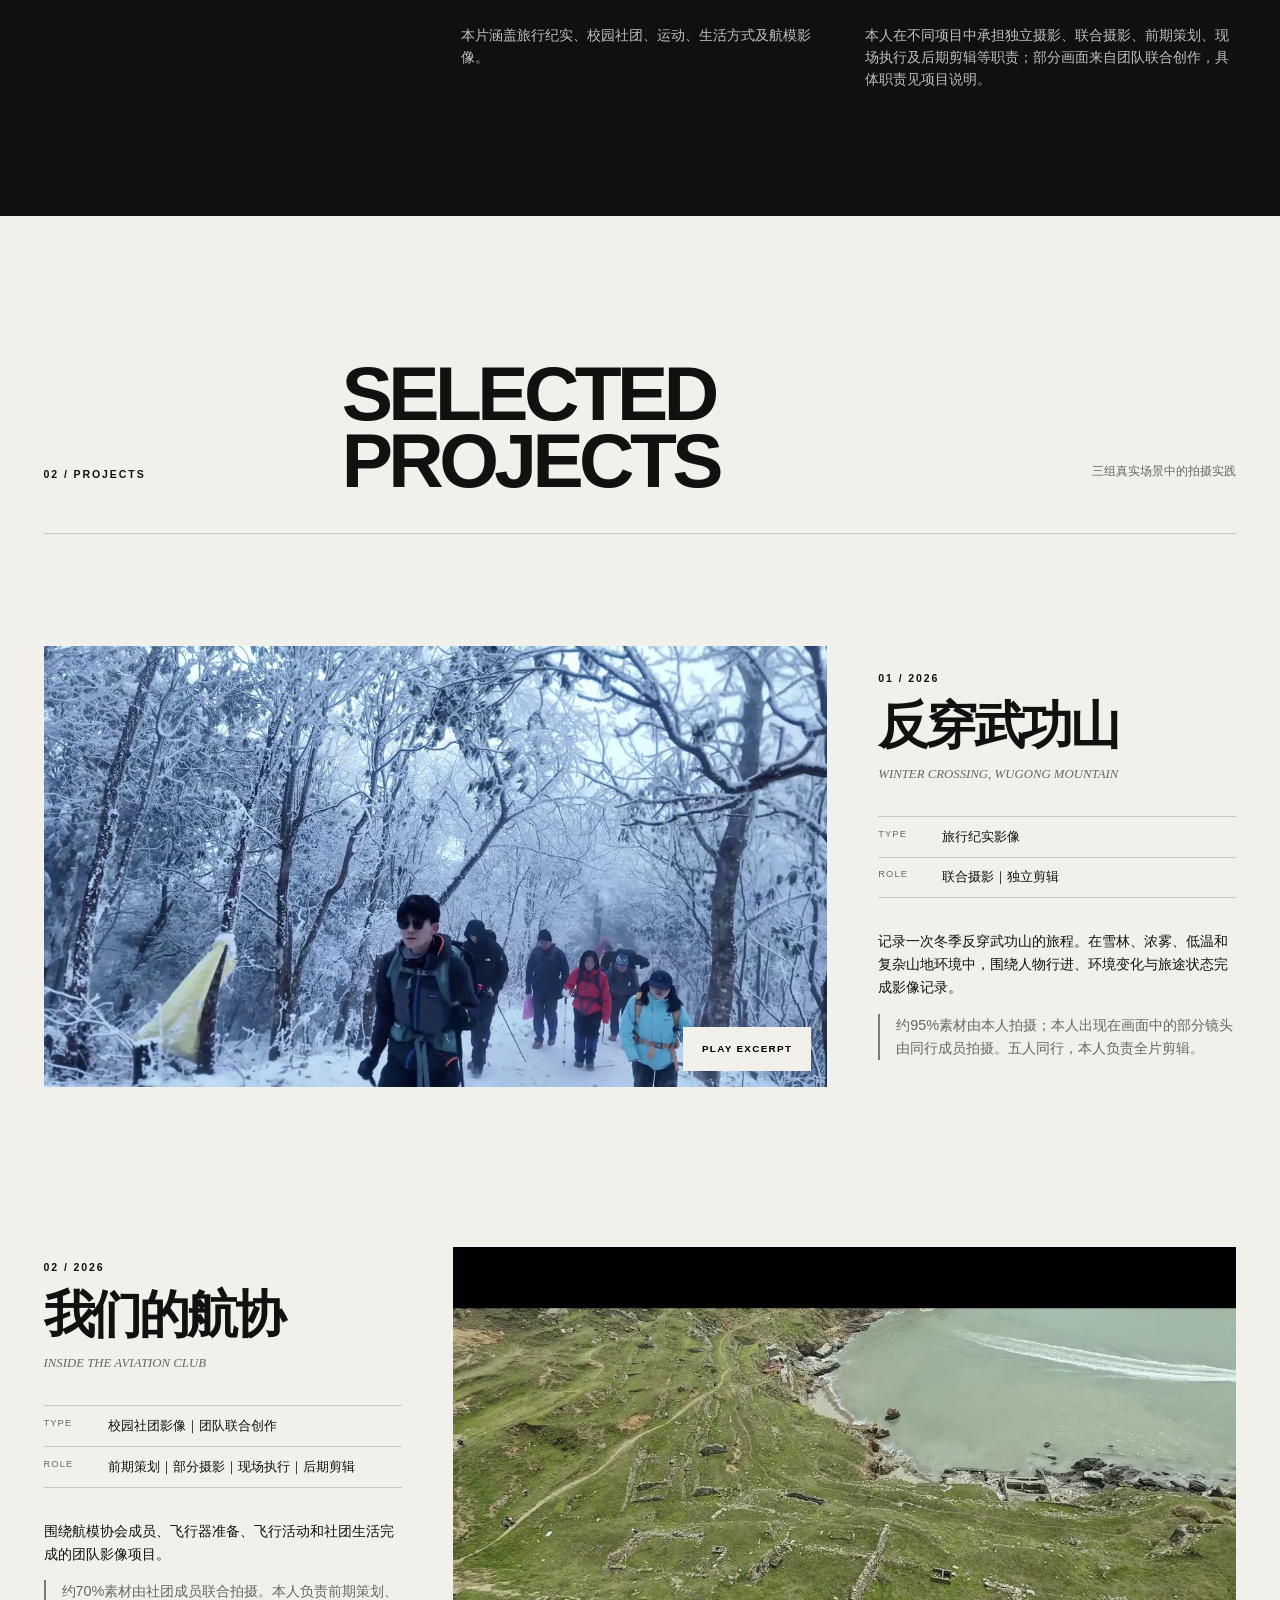
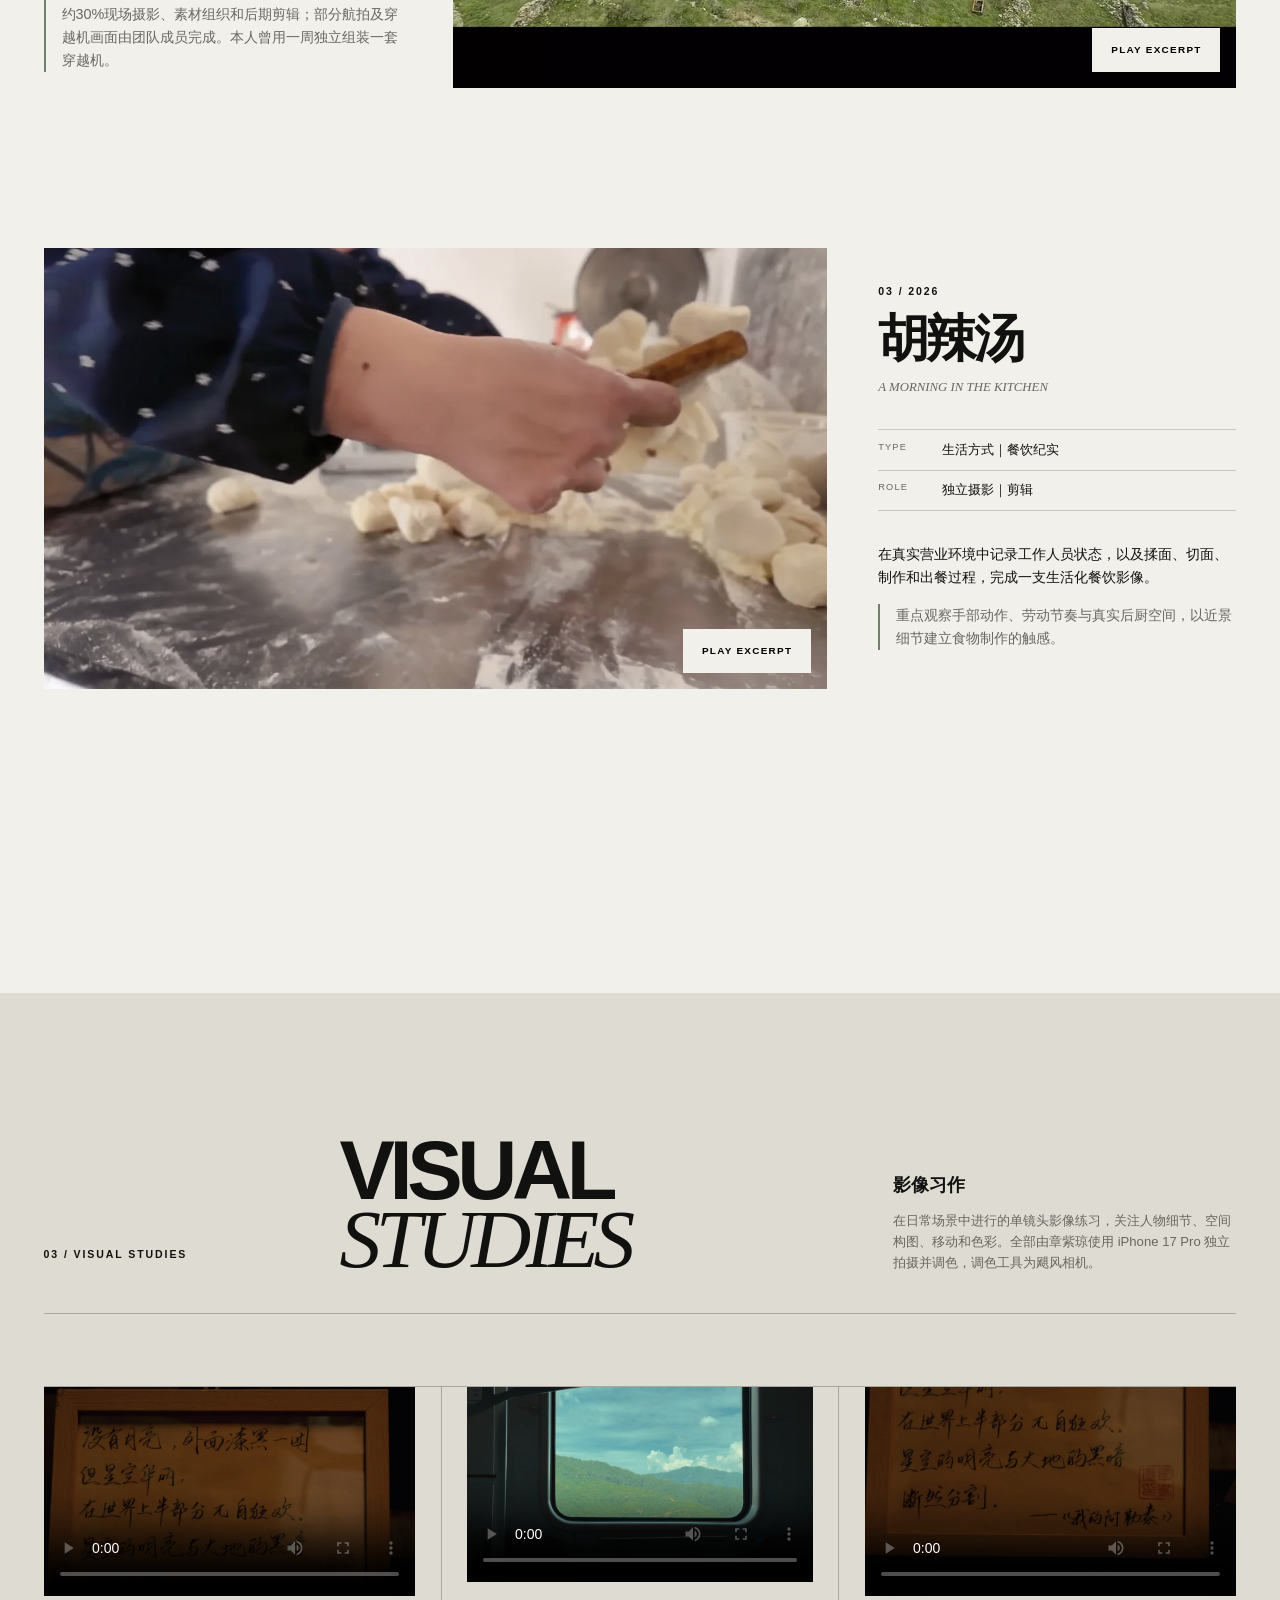
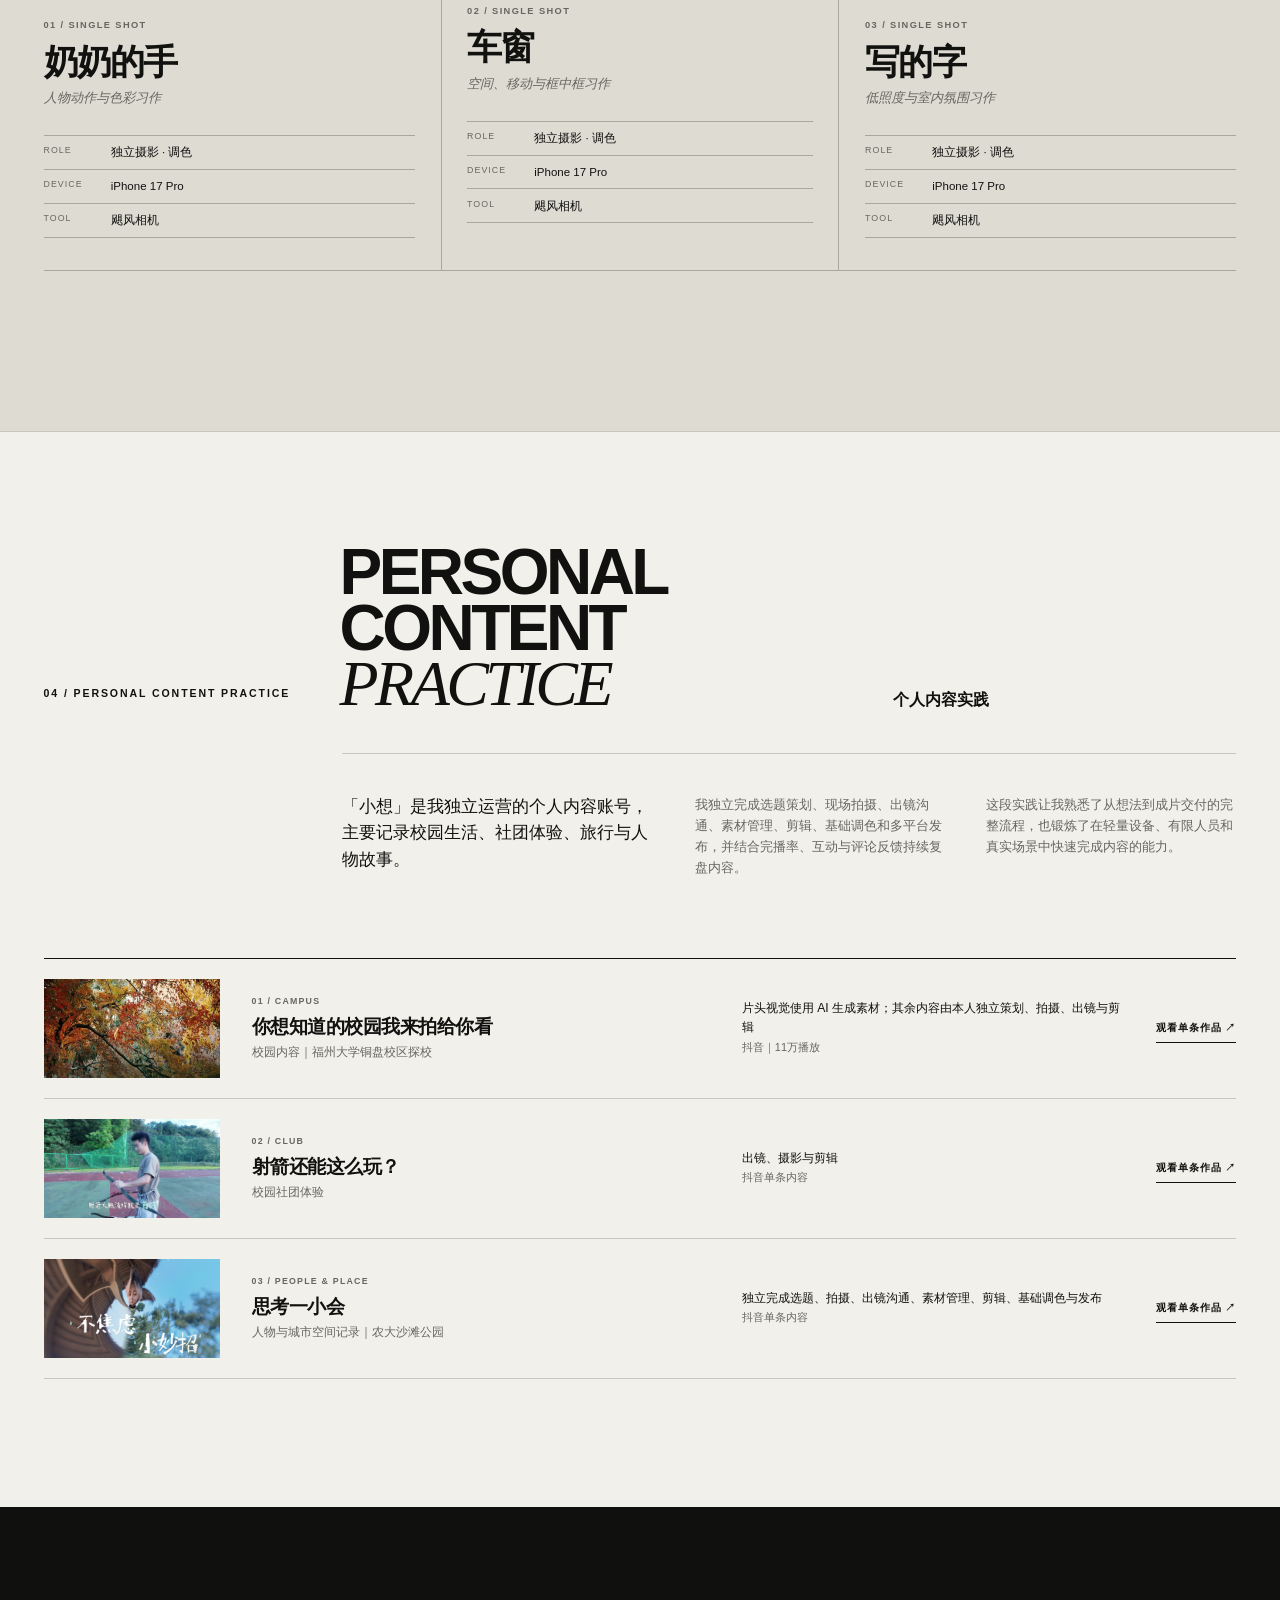
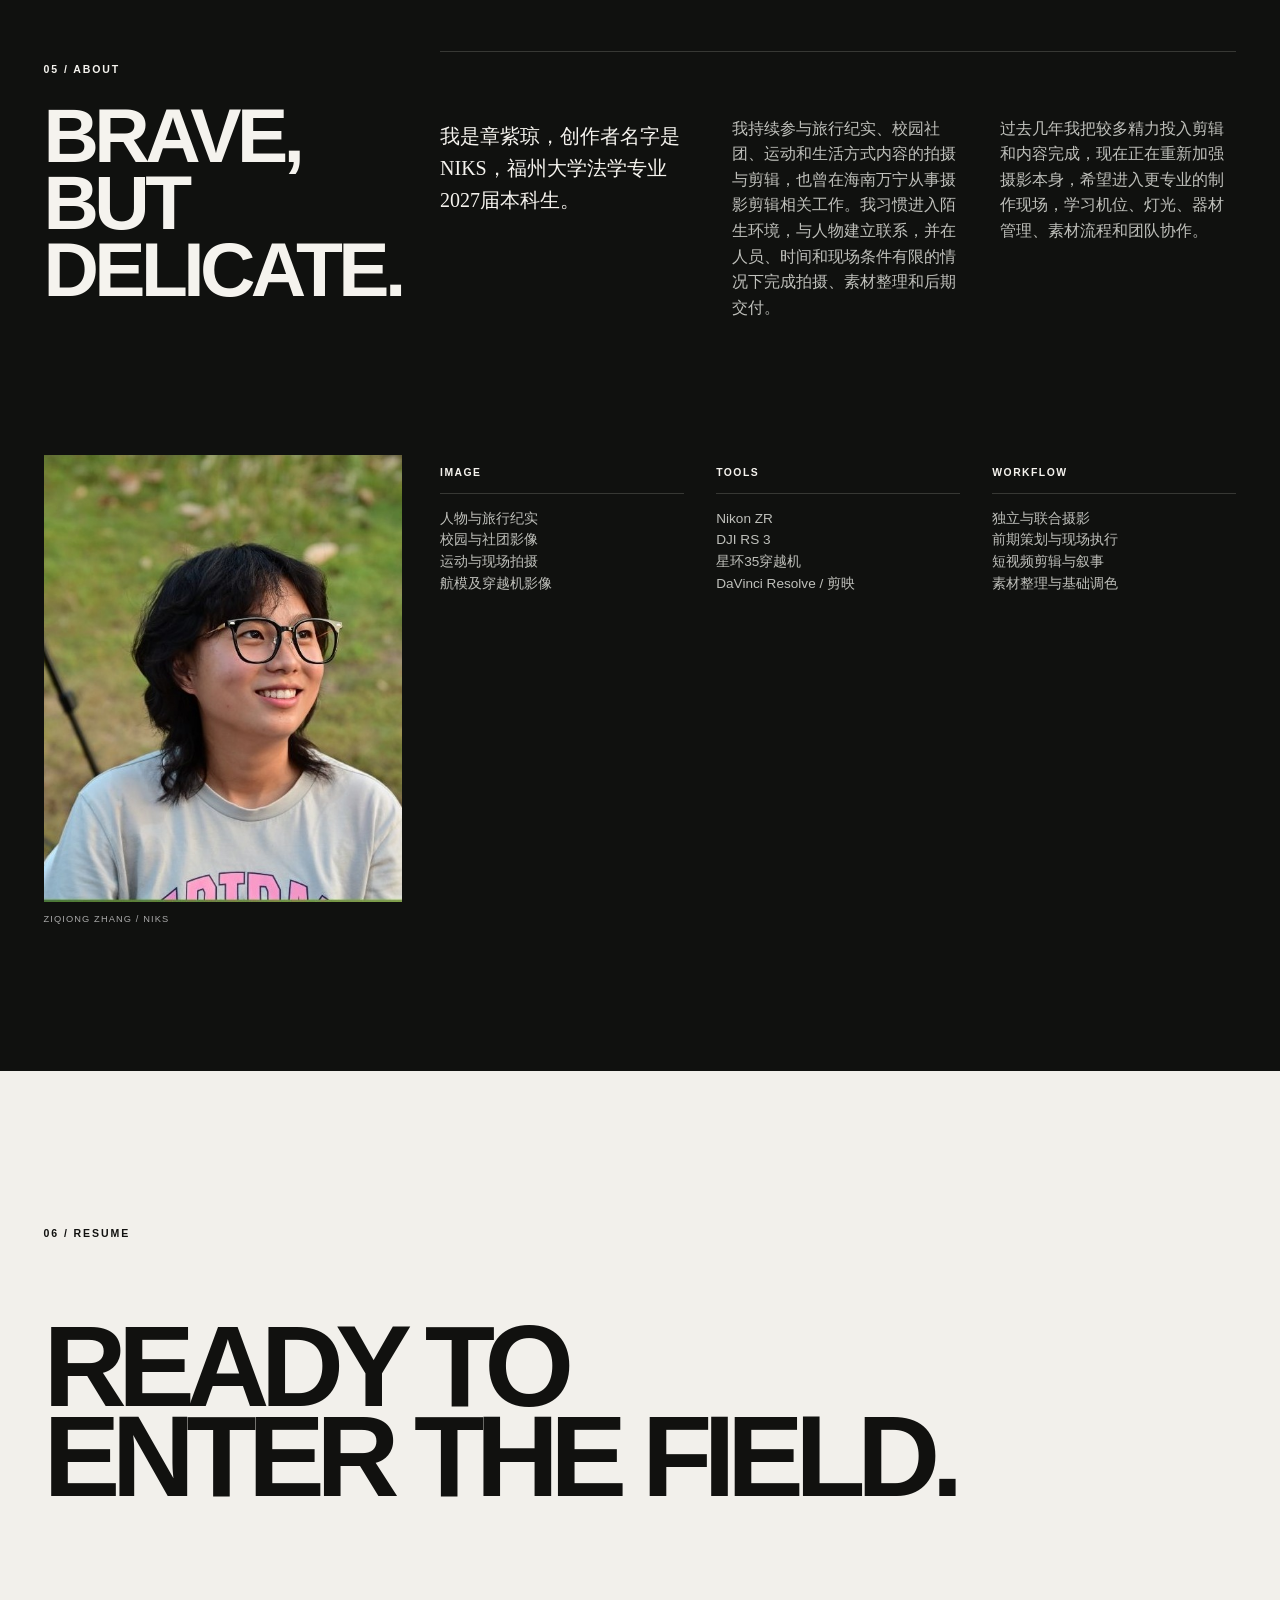
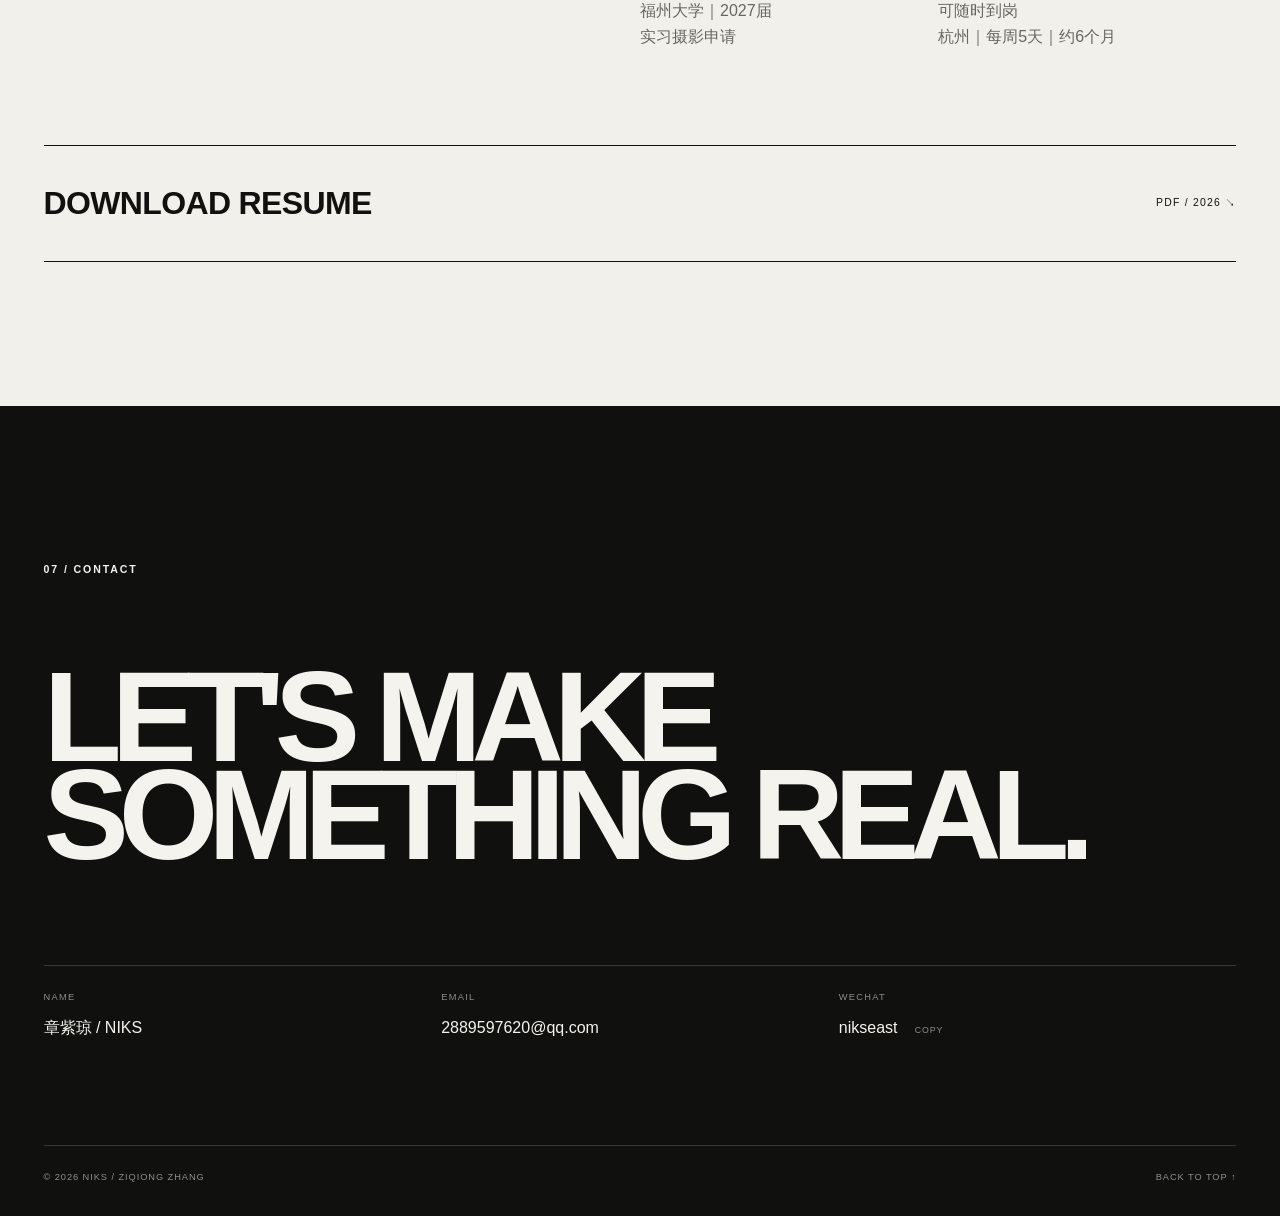
==== commit 4df7f728: "Build editorial photography portfolio" ====
--- a/index.html
+++ b/index.html
@@ -1,284 +1,267 @@
 <!doctype html>
 <html lang="zh-CN">
-  <head>
-    <meta charset="UTF-8" />
-    <meta name="viewport" content="width=device-width, initial-scale=1.0" />
-    <meta
-      name="description"
-      content="Nikseast / 乌云向东，一个 NASA 风格的双语视频作品集，记录影像、现场故事、品牌合作与个人探索。"
-    />
-    <title>Nikseast | NASA 风格影像任务档案</title>
-    <link rel="preload" href="assets/nasa-cupola-earth.jpg" as="image" />
-    <link rel="preload" href="assets/to-be-free-poster.jpg" as="image" />
-    <link rel="stylesheet" href="styles.css" />
-  </head>
-  <body>
-    <div class="progress" aria-hidden="true"></div>
-    <div class="cursor-scan" aria-hidden="true"></div>
-    <div class="mission-grid" aria-hidden="true"></div>
-
-    <header class="site-header">
-      <a class="brand" href="#top" aria-label="Nikseast home">
-        <span class="brand-mark">NKS</span>
-        <span>
-          <strong>Nikseast</strong>
-          <small>乌云向东 / Spaceborne Stories</small>
-        </span>
+<head>
+  <meta charset="utf-8">
+  <meta name="viewport" content="width=device-width, initial-scale=1, viewport-fit=cover">
+  <title>NIKS / 章紫琼｜摄影与影像作品集</title>
+  <meta name="description" content="章紫琼 NIKS 的摄影与影像作品集，包含旅行纪实、校园社团、运动、生活方式和航模影像。">
+  <meta name="theme-color" content="#f2f0eb">
+  <meta name="color-scheme" content="light">
+  <link rel="canonical" href="https://nikseast.com/">
+  <link rel="icon" type="image/png" href="assets/favicon.png">
+  <meta property="og:type" content="website">
+  <meta property="og:url" content="https://nikseast.com/">
+  <meta property="og:title" content="NIKS / 章紫琼｜摄影与影像作品集">
+  <meta property="og:description" content="实习摄影申请。旅行纪实、校园社团、运动、生活方式与航模影像。">
+  <meta property="og:image" content="https://nikseast.com/assets/showreel-poster.webp">
+  <meta property="og:image:alt" content="NIKS 章紫琼摄影作品集 Showreel画面">
+  <link rel="preload" as="image" href="assets/showreel-poster.webp" fetchpriority="high">
+  <link rel="stylesheet" href="styles.css">
+  <script src="script.js" defer></script>
+</head>
+<body>
+  <a class="skip-link" href="#main">跳到主要内容</a>
+  <header class="site-header" data-header>
+    <a class="wordmark" href="#top" aria-label="返回首页">NIKS<span>.</span></a>
+    <button class="menu-toggle" type="button" aria-expanded="false" aria-controls="site-nav">MENU</button>
+    <nav id="site-nav" class="site-nav" aria-label="主要导航">
+      <a href="#showreel">SHOWREEL</a>
+      <a href="#projects">PROJECTS</a>
+      <a href="#studies">STUDIES</a>
+      <a href="#about">ABOUT</a>
+      <a href="#resume">RESUME</a>
+      <a href="#contact">CONTACT</a>
+    </nav>
+  </header>
+
+  <main id="main">
+    <section class="hero" id="top" aria-labelledby="hero-title">
+      <div class="hero-copy" data-reveal>
+        <p class="eyebrow">VISUAL STORYTELLING / CAMERA · EDIT</p>
+        <h1 id="hero-title"><span class="hero-name-en">NIKS</span><span class="hero-name-cn">章紫琼</span><em>/ ZIQIONG ZHANG</em></h1>
+        <p class="hero-role">实习摄影申请</p>
+        <p class="hero-intro">我进入真实场景，记录人物、动作与正在发生的生活。</p>
+        <p class="availability">福州大学｜2027届<br>可随时到岗｜杭州｜每周5天｜可连续实习约6个月</p>
+        <div class="hero-actions" aria-label="主要操作">
+          <a class="button button-dark" href="#showreel">WATCH SHOWREEL</a>
+          <a class="button" href="#projects">VIEW PROJECTS</a>
+          <a class="text-link" href="assets/章紫琼_实习摄影_简历.pdf" download>DOWNLOAD RESUME <span>↓</span></a>
+        </div>
+      </div>
+      <a class="hero-image" href="#showreel" aria-label="观看 Showreel" data-reveal>
+        <img src="assets/showreel-poster.webp" alt="航模活动场地的俯拍画面" width="1600" height="900">
+        <span class="image-index">SELECTED WORK / 2026</span>
+        <span class="play-mark" aria-hidden="true">PLAY<br>FILM</span>
       </a>
-      <nav class="nav-links" aria-label="Main navigation">
-        <a href="#mission">Mission</a>
-        <a href="#works">Works</a>
-        <a href="#about">Crew</a>
-        <a href="#contact">Contact</a>
-      </nav>
-    </header>
-
-    <main id="top">
-      <section class="hero" aria-label="Nikseast NASA inspired introduction">
-        <div class="starfield" aria-hidden="true">
-          <span></span><span></span><span></span><span></span><span></span>
-          <span></span><span></span><span></span><span></span><span></span>
-          <span></span><span></span>
-        </div>
-
-        <div class="hero-copy reveal">
-          <p class="eyebrow">Mission Archive / 影像任务档案</p>
-          <h1>Nikseast</h1>
-          <p class="hero-title">把真实现场送入轨道。</p>
-          <p class="hero-text">
-            这里是乌云向东的深空作品集：用纪录感影像、现场节奏和人物能量，把校园、旅行、
-            品牌与个人探索做成一份持续更新的任务日志。
-          </p>
-          <p class="hero-text en">
-            A NASA-inspired video portfolio for field stories, personal films, youth culture,
-            and brand missions in motion.
-          </p>
-          <div class="hero-actions">
-            <a class="button primary" href="#works">查看任务</a>
-            <a class="button secondary" href="#contact">建立联系</a>
-          </div>
-        </div>
-
-        <aside class="telemetry reveal" aria-label="Mission telemetry">
-          <p class="panel-kicker">Live Telemetry</p>
-          <dl>
-            <div>
-              <dt>Callsign</dt>
-              <dd>Nikseast / 乌云向东</dd>
-            </div>
-            <div>
-              <dt>Role</dt>
-              <dd>策划 / 拍摄 / 剪辑</dd>
-            </div>
-            <div>
-              <dt>Signal</dt>
-              <dd>纪录感短片、品牌故事、现场影像</dd>
-            </div>
-            <div>
-              <dt>Motto</dt>
-              <dd>Let Life Flow Again</dd>
-            </div>
-          </dl>
-        </aside>
-      </section>
-
-      <section id="mission" class="mission-section">
-        <div class="mission-visual reveal" aria-hidden="true">
-          <img src="assets/nasa-cupola-earth.jpg" alt="" />
-          <div class="scanline"></div>
-        </div>
-        <div class="mission-copy reveal">
-          <p class="eyebrow">Flight Plan / 任务路径</p>
-          <h2>从远处观察，回到真实的人。</h2>
-          <p>
-            我喜欢 NASA 影像里那种冷静、精密、辽阔的感觉：先把世界拉远，再重新看见每个具体的人、
-            每一次行动、每个现场里的光。这个网站现在也按这样的逻辑展开。
-          </p>
-          <div class="mission-steps" aria-label="Creative process">
-            <article>
-              <span>01</span>
-              <h3>Observe</h3>
-              <p>进入现场，记录人物状态、环境纹理和真实动机。</p>
-            </article>
-            <article>
-              <span>02</span>
-              <h3>Plot</h3>
-              <p>把素材整理成轨迹，找到故事向前推进的角度。</p>
-            </article>
-            <article>
-              <span>03</span>
-              <h3>Transmit</h3>
-              <p>用剪辑、节奏和声音，把感受变成可分享的信号。</p>
-            </article>
-          </div>
-        </div>
-      </section>
-
-      <section class="ticker" aria-label="Portfolio keywords">
-        <div class="ticker-track">
-          <span>MISSION CONTROL</span>
-          <span>DOCUMENTARY VIDEO</span>
-          <span>FIELD SIGNALS</span>
-          <span>BRAND ORBITS</span>
-          <span>YOUTH CULTURE</span>
-          <span>LET LIFE FLOW AGAIN</span>
-          <span>MISSION CONTROL</span>
-          <span>DOCUMENTARY VIDEO</span>
-          <span>FIELD SIGNALS</span>
-          <span>BRAND ORBITS</span>
-          <span>YOUTH CULTURE</span>
-          <span>LET LIFE FLOW AGAIN</span>
-        </div>
-      </section>
-
-      <section id="works" class="section works-section">
-        <div class="section-heading reveal">
-          <p class="eyebrow">Selected Missions / 精选任务</p>
-          <h2>作品像一组从地面发射的信号。</h2>
-          <p>
-            这些项目来自旅行、校园、品牌现场与未发布影像。每个任务都由我完成全流程创作：
-            选题、策划、拍摄、剪辑和发布表达。
-          </p>
-        </div>
-
-        <article class="featured-work reveal tilt-card">
-          <div class="featured-media">
-            <img src="assets/to-be-free-poster.jpg" alt="TO BE FREE 短片封面" />
-          </div>
-          <div class="featured-copy">
-            <p class="eyebrow">Mission 00 / Personal Film</p>
-            <h3>TO BE FREE</h3>
-            <p>
-              一支关于风、路、身体和重新变宽的短片。自由不是一句话，而是一段把自己从狭窄里释放出来的轨迹。
-            </p>
-            <dl class="mini-meta">
-              <div><dt>Role</dt><dd>策划 / 拍摄 / 剪辑</dd></div>
-              <div><dt>Status</dt><dd>Preview ready</dd></div>
-            </dl>
-          </div>
-        </article>
-
-        <div class="work-grid">
-          <article class="work-card reveal tilt-card">
-            <a class="work-cover cover-summer" href="https://v.douyin.com/9tJZQgCMPnU/" target="_blank" rel="noreferrer">
-              <span>01</span>
-            </a>
-            <div class="work-body">
-              <p class="eyebrow">Field Mission / 旅行纪录</p>
-              <h3>关于我变黑的那个夏天</h3>
-              <p>
-                去万宁之前只是抱着放松的心情，最后留下了阳光、皮肤、海和身体重新打开的记忆。
-              </p>
-              <a class="text-link" href="https://v.douyin.com/9tJZQgCMPnU/" target="_blank" rel="noreferrer">Watch Signal</a>
-            </div>
-          </article>
-
-          <article class="work-card reveal tilt-card">
-            <a class="work-cover cover-campus" href="https://v.douyin.com/1zvDnRk_OO8/" target="_blank" rel="noreferrer">
-              <span>02</span>
-            </a>
-            <div class="work-body">
-              <p class="eyebrow">Campus Mission / 校园现场</p>
-              <h3>射艺协会体验：校园还能这么玩？</h3>
-              <p>
-                把一次校园社团体验拍成可观看、可分享的现场故事，让普通活动有入口和节奏。
-              </p>
-              <a class="text-link" href="https://v.douyin.com/1zvDnRk_OO8/" target="_blank" rel="noreferrer">Watch Signal</a>
-            </div>
-          </article>
-
-          <article class="work-card reveal tilt-card">
-            <a class="work-cover cover-brand" href="https://weixin.qq.com/sph/A4ipe9WseO" target="_blank" rel="noreferrer">
-              <span>03</span>
-            </a>
-            <div class="work-body">
-              <p class="eyebrow">Brand Mission / 品牌故事</p>
-              <h3>湿地板品牌 Callback 视频</h3>
-              <p>
-                为有真实场景和生活气息的品牌完成 callback 内容，从现场情绪里剪出记忆点。
-              </p>
-              <a class="text-link" href="https://weixin.qq.com/sph/A4ipe9WseO" target="_blank" rel="noreferrer">Watch Signal</a>
-            </div>
-          </article>
-        </div>
-      </section>
-
-      <section id="about" class="section about-section">
-        <div class="about-copy reveal">
-          <p class="eyebrow">Crew Profile / 创作者档案</p>
-          <h2>我在真实现场里寻找故事的推进力。</h2>
-          <p>
-            我是 Niks，网络账号叫乌云向东。喜欢文学、音乐、运动、旅行，也喜欢和人交流。
-            做视频时，我会观察现场气味、人物状态、行动节奏，以及一个故事为什么会让人共情。
-          </p>
-          <p>
-            我的创作方法很直接：进入现场，发现问题，理顺情绪，推动它继续发生。
-            这也是“让生命流动起来”对我的意义。
-          </p>
-        </div>
-        <div class="crew-gallery reveal">
-          <img class="crew-large" src="assets/maple-orb.jpg" alt="乌云向东站在透明装置后面" />
-          <img class="crew-small top" src="assets/maple-portrait.jpg" alt="乌云向东在枫叶树下" />
-          <img class="crew-small bottom" src="assets/maple-tree.jpg" alt="乌云向东在树林里拿着装饰" />
-        </div>
-      </section>
-
-      <section class="section data-section">
-        <div class="section-heading reveal">
-          <p class="eyebrow">Mission Data / 生命力档案</p>
-          <h2>这些不是标签，是我走过的现场。</h2>
-        </div>
-        <div class="data-grid">
-          <article class="data-card reveal tilt-card">
-            <span>50+</span>
-            <h3>短视频播放累计</h3>
-            <p>在账号运营和内容发布里，学习如何让真实内容被看见。</p>
-          </article>
-          <article class="data-card reveal tilt-card">
-            <span>1周</span>
-            <h3>从零学电路做无人机</h3>
-            <p>把“不知道怎么做”拆成可以推进的步骤，再让想法真的飞起来。</p>
-          </article>
-          <article class="data-card reveal tilt-card">
-            <span>20人</span>
-            <h3>带队比赛获得亚军</h3>
-            <p>在运动现场里组织、沟通、解决临场问题，也捕捉人的能量。</p>
-          </article>
-          <article class="data-card reveal tilt-card">
-            <span>2000元</span>
-            <h3>旧书回收公益项目</h3>
-            <p>把校园里的闲置资源重新连接起来，让一件小事继续流动。</p>
-          </article>
-        </div>
-      </section>
-
-      <section id="contact" class="section contact-section">
-        <div class="contact-media reveal">
-          <img src="assets/cover-freedom.png" alt="海边公路与夕阳" />
-        </div>
-        <div class="contact-copy reveal">
-          <p class="eyebrow">Docking Request / 合作方向</p>
-          <h2>适合有真实场景、有故事感的项目。</h2>
-          <p>
-            我希望合作的品牌有地方气息、年轻人状态、运动感、旅行感或生活方式表达。
-            我可以承担前期策划、现场拍摄、剪辑、短视频内容与纪录感品牌短片。
-          </p>
-          <ul class="service-list">
-            <li>纪录感短片 / Documentary-style video</li>
-            <li>品牌故事 / Brand storytelling</li>
-            <li>活动与现场记录 / Event & field shooting</li>
-            <li>短视频策划剪辑 / Short-form content editing</li>
-          </ul>
-          <a class="button primary" href="mailto:2889597620@qq.com">2889597620@qq.com</a>
-        </div>
-      </section>
-    </main>
-
-    <footer class="site-footer">
-      <span>© <span id="year"></span> Nikseast / 乌云向东</span>
-      <a href="#top">Back to orbit</a>
-    </footer>
-
-    <script src="script.js"></script>
-  </body>
+      <p class="scroll-note" aria-hidden="true">SCROLL TO EXPLORE</p>
+    </section>
+
+    <section class="showreel section-dark" id="showreel" aria-labelledby="showreel-title">
+      <div class="section-heading" data-reveal>
+        <p class="section-no">01 / SHOWREEL</p>
+        <h2 id="showreel-title">SELECTED<br>VISUAL WORK <span>2026</span></h2>
+        <p>章紫琼 / NIKS</p>
+      </div>
+      <div class="showreel-player" data-reveal>
+        <video controls playsinline preload="metadata" poster="assets/showreel-poster.webp" aria-label="章紫琼 2026 摄影 Showreel">
+          <source src="assets/showreel-2026.mp4" type="video/mp4">
+          您的浏览器无法播放视频。可<a href="assets/showreel-2026.mp4">直接打开视频</a>。
+        </video>
+      </div>
+      <div class="showreel-note" data-reveal>
+        <p>本片涵盖旅行纪实、校园社团、运动、生活方式及航模影像。</p>
+        <p>本人在不同项目中承担独立摄影、联合摄影、前期策划、现场执行及后期剪辑等职责；部分画面来自团队联合创作，具体职责见项目说明。</p>
+      </div>
+    </section>
+
+    <section class="projects" id="projects" aria-labelledby="projects-title">
+      <div class="section-heading section-heading-light" data-reveal>
+        <p class="section-no">02 / PROJECTS</p>
+        <h2 id="projects-title">SELECTED<br>PROJECTS</h2>
+        <p>三组真实场景中的拍摄实践</p>
+      </div>
+
+      <article class="project" data-reveal>
+        <div class="project-media" data-video-card>
+          <img src="assets/project-wugongshan.webp" alt="反穿武功山项目中的雪林行进画面" loading="lazy" width="1200" height="675">
+          <button class="media-play" type="button" aria-label="播放《反穿武功山》精选片段">PLAY EXCERPT</button>
+          <video controls playsinline preload="metadata" poster="assets/project-wugongshan.webp" aria-label="反穿武功山精选片段">
+            <source src="assets/wugongshan-excerpt.mp4" type="video/mp4">
+          </video>
+        </div>
+        <div class="project-info">
+          <p class="project-index">01 / 2026</p>
+          <h3>反穿武功山</h3>
+          <p class="project-en">WINTER CROSSING, WUGONG MOUNTAIN</p>
+          <dl><div><dt>TYPE</dt><dd>旅行纪实影像</dd></div><div><dt>ROLE</dt><dd>联合摄影｜独立剪辑</dd></div></dl>
+          <p>记录一次冬季反穿武功山的旅程。在雪林、浓雾、低温和复杂山地环境中，围绕人物行进、环境变化与旅途状态完成影像记录。</p>
+          <p class="credit-note">约95%素材由本人拍摄；本人出现在画面中的部分镜头由同行成员拍摄。五人同行，本人负责全片剪辑。</p>
+        </div>
+      </article>
+
+      <article class="project project-reverse" data-reveal>
+        <div class="project-media" data-video-card>
+          <img src="assets/project-aviation.webp" alt="航模协会项目中的成员与飞行活动" loading="lazy" width="1200" height="675">
+          <button class="media-play" type="button" aria-label="播放《我们的航协》精选片段">PLAY EXCERPT</button>
+          <video controls playsinline preload="metadata" poster="assets/project-aviation.webp" aria-label="我们的航协精选片段">
+            <source src="assets/aviation-club-excerpt.mp4" type="video/mp4">
+          </video>
+        </div>
+        <div class="project-info">
+          <p class="project-index">02 / 2026</p>
+          <h3>我们的航协</h3>
+          <p class="project-en">INSIDE THE AVIATION CLUB</p>
+          <dl><div><dt>TYPE</dt><dd>校园社团影像｜团队联合创作</dd></div><div><dt>ROLE</dt><dd>前期策划｜部分摄影｜现场执行｜后期剪辑</dd></div></dl>
+          <p>围绕航模协会成员、飞行器准备、飞行活动和社团生活完成的团队影像项目。</p>
+          <p class="credit-note">约70%素材由社团成员联合拍摄。本人负责前期策划、约30%现场摄影、素材组织和后期剪辑；部分航拍及穿越机画面由团队成员完成。本人曾用一周独立组装一套穿越机。</p>
+        </div>
+      </article>
+
+      <article class="project" data-reveal>
+        <div class="project-media" data-video-card>
+          <img src="assets/project-hulatang.webp" alt="胡辣汤餐饮纪实中的手工制作细节" loading="lazy" width="1200" height="675">
+          <button class="media-play" type="button" aria-label="播放《胡辣汤》精选片段">PLAY EXCERPT</button>
+          <video controls playsinline preload="metadata" poster="assets/project-hulatang.webp" aria-label="胡辣汤精选片段">
+            <source src="assets/hulatang-excerpt.mp4" type="video/mp4">
+          </video>
+        </div>
+        <div class="project-info">
+          <p class="project-index">03 / 2026</p>
+          <h3>胡辣汤</h3>
+          <p class="project-en">A MORNING IN THE KITCHEN</p>
+          <dl><div><dt>TYPE</dt><dd>生活方式｜餐饮纪实</dd></div><div><dt>ROLE</dt><dd>独立摄影｜剪辑</dd></div></dl>
+          <p>在真实营业环境中记录工作人员状态，以及揉面、切面、制作和出餐过程，完成一支生活化餐饮影像。</p>
+          <p class="credit-note">重点观察手部动作、劳动节奏与真实后厨空间，以近景细节建立食物制作的触感。</p>
+        </div>
+      </article>
+    </section>
+
+    <section class="visual-studies" id="studies" aria-labelledby="studies-title">
+      <header class="studies-heading" data-reveal>
+        <p class="section-no">03 / VISUAL STUDIES</p>
+        <h2 id="studies-title">VISUAL <span>STUDIES</span></h2>
+        <div class="studies-intro">
+          <strong>影像习作</strong>
+          <p>在日常场景中进行的单镜头影像练习，关注人物细节、空间构图、移动和色彩。全部由章紫琼使用 iPhone 17 Pro 独立拍摄并调色，调色工具为飓风相机。</p>
+        </div>
+      </header>
+
+      <div class="studies-grid">
+        <article class="study" data-reveal>
+          <video controls playsinline preload="metadata" poster="assets/study-grandma-hands-poster.webp" aria-label="奶奶的手，人物动作与色彩习作">
+            <source src="assets/study-grandma-hands.mp4" type="video/mp4">
+          </video>
+          <p class="study-index">01 / SINGLE SHOT</p>
+          <h3>奶奶的手</h3>
+          <p class="study-subtitle">人物动作与色彩习作</p>
+          <dl><div><dt>ROLE</dt><dd>独立摄影 · 调色</dd></div><div><dt>DEVICE</dt><dd>iPhone 17 Pro</dd></div><div><dt>TOOL</dt><dd>飓风相机</dd></div></dl>
+        </article>
+
+        <article class="study" data-reveal>
+          <video controls playsinline preload="metadata" poster="assets/study-car-window-poster.webp" aria-label="车窗，空间、移动与框中框习作">
+            <source src="assets/study-car-window.mp4" type="video/mp4">
+          </video>
+          <p class="study-index">02 / SINGLE SHOT</p>
+          <h3>车窗</h3>
+          <p class="study-subtitle">空间、移动与框中框习作</p>
+          <dl><div><dt>ROLE</dt><dd>独立摄影 · 调色</dd></div><div><dt>DEVICE</dt><dd>iPhone 17 Pro</dd></div><div><dt>TOOL</dt><dd>飓风相机</dd></div></dl>
+        </article>
+
+        <article class="study" data-reveal>
+          <video controls playsinline preload="metadata" poster="assets/study-writing-poster.webp" aria-label="写的字，低照度与室内氛围习作">
+            <source src="assets/study-writing.mp4" type="video/mp4">
+          </video>
+          <p class="study-index">03 / SINGLE SHOT</p>
+          <h3>写的字</h3>
+          <p class="study-subtitle">低照度与室内氛围习作</p>
+          <dl><div><dt>ROLE</dt><dd>独立摄影 · 调色</dd></div><div><dt>DEVICE</dt><dd>iPhone 17 Pro</dd></div><div><dt>TOOL</dt><dd>飓风相机</dd></div></dl>
+        </article>
+      </div>
+    </section>
+
+    <section class="content-practice" id="content-practice" aria-labelledby="content-practice-title">
+      <header class="content-heading" data-reveal>
+        <p class="section-no">04 / PERSONAL CONTENT PRACTICE</p>
+        <h2 id="content-practice-title">PERSONAL CONTENT <span>PRACTICE</span></h2>
+        <strong>个人内容实践</strong>
+      </header>
+
+      <div class="content-overview" data-reveal>
+        <p class="content-lead">「小想」是我独立运营的个人内容账号，主要记录校园生活、社团体验、旅行与人物故事。</p>
+        <p>我独立完成选题策划、现场拍摄、出镜沟通、素材管理、剪辑、基础调色和多平台发布，并结合完播率、互动与评论反馈持续复盘内容。</p>
+        <p>这段实践让我熟悉了从想法到成片交付的完整流程，也锻炼了在轻量设备、有限人员和真实场景中快速完成内容的能力。</p>
+      </div>
+
+      <div class="content-list">
+        <article class="content-entry" data-reveal>
+          <img src="assets/content-campus.jpg" alt="福州大学校园俯拍画面" loading="lazy" width="1200" height="675">
+          <div class="content-entry-main"><p class="content-index">01 / CAMPUS</p><h3>你想知道的校园我来拍给你看</h3><p>校园内容｜福州大学铜盘校区探校</p></div>
+          <p class="content-role">片头视觉使用 AI 生成素材；其余内容由本人独立策划、拍摄、出镜与剪辑<br><span>抖音｜11万播放</span></p>
+          <a class="content-link" href="https://v.douyin.com/ukLXs39E9fQ/" target="_blank" rel="noopener noreferrer">观看单条作品 ↗</a>
+        </article>
+
+        <article class="content-entry" data-reveal>
+          <img src="assets/content-archery.jpg" alt="校园射艺协会体验作品画面" loading="lazy" width="1200" height="675">
+          <div class="content-entry-main"><p class="content-index">02 / CLUB</p><h3>射箭还能这么玩？</h3><p>校园社团体验</p></div>
+          <p class="content-role">出镜、摄影与剪辑<br><span>抖音单条内容</span></p>
+          <a class="content-link" href="https://v.douyin.com/KHftZDzjozE/" target="_blank" rel="noopener noreferrer">观看单条作品 ↗</a>
+        </article>
+
+        <article class="content-entry" data-reveal>
+          <img src="assets/content-thinking.jpg" alt="农大沙滩公园人物内容作品画面" loading="lazy" width="1200" height="675">
+          <div class="content-entry-main"><p class="content-index">03 / PEOPLE &amp; PLACE</p><h3>思考一小会</h3><p>人物与城市空间记录｜农大沙滩公园</p></div>
+          <p class="content-role">独立完成选题、拍摄、出镜沟通、素材管理、剪辑、基础调色与发布<br><span>抖音单条内容</span></p>
+          <a class="content-link" href="https://v.douyin.com/fYWCGvW67q0/" target="_blank" rel="noopener noreferrer">观看单条作品 ↗</a>
+        </article>
+      </div>
+    </section>
+
+    <section class="about section-dark" id="about" aria-labelledby="about-title">
+      <div class="about-grid">
+        <div class="section-heading" data-reveal>
+          <p class="section-no">05 / ABOUT</p>
+          <h2 id="about-title">BRAVE,<br>BUT DELICATE.</h2>
+        </div>
+        <div class="about-copy" data-reveal>
+          <p class="lead">我是章紫琼，创作者名字是 NIKS，福州大学法学专业2027届本科生。</p>
+          <p>我持续参与旅行纪实、校园社团、运动和生活方式内容的拍摄与剪辑，也曾在海南万宁从事摄影剪辑相关工作。我习惯进入陌生环境，与人物建立联系，并在人员、时间和现场条件有限的情况下完成拍摄、素材整理和后期交付。</p>
+          <p>过去几年我把较多精力投入剪辑和内容完成，现在正在重新加强摄影本身，希望进入更专业的制作现场，学习机位、灯光、器材管理、素材流程和团队协作。</p>
+        </div>
+        <figure class="about-portrait" data-reveal>
+          <img src="assets/ziqiong-portrait.jpg" alt="章紫琼肖像" loading="lazy" width="760" height="900">
+          <figcaption>ZIQIONG ZHANG / NIKS</figcaption>
+        </figure>
+        <div class="capabilities" data-reveal>
+          <div><h3>IMAGE</h3><p>人物与旅行纪实<br>校园与社团影像<br>运动与现场拍摄<br>航模及穿越机影像</p></div>
+          <div><h3>TOOLS</h3><p>Nikon ZR<br>DJI RS 3<br>星环35穿越机<br>DaVinci Resolve / 剪映</p></div>
+          <div><h3>WORKFLOW</h3><p>独立与联合摄影<br>前期策划与现场执行<br>短视频剪辑与叙事<br>素材整理与基础调色</p></div>
+        </div>
+      </div>
+    </section>
+
+    <section class="resume" id="resume" aria-labelledby="resume-title">
+      <p class="section-no">06 / RESUME</p>
+      <h2 id="resume-title" data-reveal>READY TO<br>ENTER THE FIELD.</h2>
+      <div class="resume-meta" data-reveal>
+        <p>福州大学｜2027届<br>实习摄影申请</p>
+        <p>可随时到岗<br>杭州｜每周5天｜约6个月</p>
+      </div>
+      <a class="resume-download" href="assets/章紫琼_实习摄影_简历.pdf" download data-reveal>
+        <span>DOWNLOAD RESUME</span><span>PDF / 2026 ↘</span>
+      </a>
+    </section>
+
+    <section class="contact section-dark" id="contact" aria-labelledby="contact-title">
+      <p class="section-no">07 / CONTACT</p>
+      <h2 id="contact-title" data-reveal>LET'S MAKE<br>SOMETHING REAL.</h2>
+      <div class="contact-grid" data-reveal>
+        <div><span>NAME</span><strong>章紫琼 / NIKS</strong></div>
+        <div><span>EMAIL</span><a href="mailto:2889597620@qq.com">2889597620@qq.com</a></div>
+        <div><span>WECHAT</span><button type="button" class="copy-button" data-copy="nikseast">nikseast <small>COPY</small></button></div>
+      </div>
+      <footer><span>© 2026 NIKS / ZIQIONG ZHANG</span><a href="#top">BACK TO TOP ↑</a></footer>
+    </section>
+  </main>
+  <div class="toast" role="status" aria-live="polite" data-toast>微信号已复制</div>
+</body>
 </html>
--- a/styles.css
+++ b/styles.css
@@ -1,1016 +1,54 @@
-:root {
-  color-scheme: dark;
-  --void: #03050a;
-  --void-2: #080d18;
-  --panel: rgba(8, 14, 28, 0.78);
-  --panel-solid: #0b1222;
-  --ink: #f5f7fb;
-  --muted: #a8b3c7;
-  --line: rgba(196, 212, 236, 0.18);
-  --line-bright: rgba(119, 198, 255, 0.42);
-  --blue: #77c6ff;
-  --red: #e43d30;
-  --gold: #f4c95d;
-  --paper: #f5f7fb;
-  --shadow: rgba(0, 0, 0, 0.42);
-  --progress: 0%;
-  --mouse-x: 50vw;
-  --mouse-y: 50vh;
-}
-
-* {
-  box-sizing: border-box;
-}
-
-html {
-  scroll-behavior: smooth;
-}
-
-body {
-  margin: 0;
-  min-width: 320px;
-  overflow-x: hidden;
-  background:
-    linear-gradient(180deg, rgba(3, 5, 10, 0.22), rgba(3, 5, 10, 0.98) 92svh),
-    url("assets/nasa-cupola-earth.jpg") center top / 100% auto no-repeat,
-    var(--void);
-  color: var(--ink);
-  font-family:
-    Inter, ui-sans-serif, system-ui, -apple-system, BlinkMacSystemFont, "Segoe UI",
-    "Microsoft YaHei", "PingFang SC", Arial, sans-serif;
-  line-height: 1.55;
-}
-
-body::before {
-  content: "";
-  position: fixed;
-  inset: 0;
-  z-index: -3;
-  pointer-events: none;
-  background-image:
-    linear-gradient(rgba(119, 198, 255, 0.08) 1px, transparent 1px),
-    linear-gradient(90deg, rgba(119, 198, 255, 0.08) 1px, transparent 1px);
-  background-size: 86px 86px;
-  mask-image: linear-gradient(180deg, black, transparent 78%);
-}
-
-body::after {
-  content: "";
-  position: fixed;
-  inset: 0;
-  z-index: -2;
-  pointer-events: none;
-  background:
-    linear-gradient(90deg, rgba(228, 61, 48, 0.12), transparent 18%, transparent 82%, rgba(119, 198, 255, 0.13)),
-    repeating-linear-gradient(0deg, rgba(255, 255, 255, 0.035) 0 1px, transparent 1px 5px);
-  opacity: 0.46;
-}
-
-a {
-  color: inherit;
-  text-decoration: none;
-}
-
-img {
-  display: block;
-  max-width: 100%;
-}
-
-p,
-h1,
-h2,
-h3,
-dd {
-  overflow-wrap: anywhere;
-}
-
-.progress {
-  position: fixed;
-  top: 0;
-  left: 0;
-  z-index: 100;
-  width: var(--progress);
-  height: 3px;
-  background: linear-gradient(90deg, var(--red), var(--paper), var(--blue), var(--gold));
-}
-
-.cursor-scan {
-  position: fixed;
-  left: var(--mouse-x);
-  top: var(--mouse-y);
-  z-index: 1;
-  width: 24rem;
-  height: 24rem;
-  pointer-events: none;
-  background:
-    linear-gradient(90deg, transparent 49%, rgba(119, 198, 255, 0.32) 50%, transparent 51%),
-    linear-gradient(0deg, transparent 49%, rgba(228, 61, 48, 0.22) 50%, transparent 51%);
-  opacity: 0.24;
-  transform: translate(-50%, -50%);
-  transition: left 420ms ease, top 420ms ease;
-}
-
-.mission-grid {
-  position: fixed;
-  inset: auto 0 0;
-  z-index: -1;
-  height: 58svh;
-  pointer-events: none;
-  background:
-    linear-gradient(180deg, transparent, rgba(3, 5, 10, 0.94)),
-    linear-gradient(rgba(244, 201, 93, 0.12) 1px, transparent 1px),
-    linear-gradient(90deg, rgba(244, 201, 93, 0.12) 1px, transparent 1px);
-  background-size: auto, 48px 48px, 48px 48px;
-  transform: perspective(460px) rotateX(62deg);
-  transform-origin: bottom;
-}
-
-.site-header {
-  position: fixed;
-  top: 16px;
-  left: 50%;
-  z-index: 90;
-  display: flex;
-  align-items: center;
-  justify-content: space-between;
-  width: min(calc(100% - 32px), 1180px);
-  min-height: 62px;
-  padding: 10px 12px;
-  border: 1px solid var(--line);
-  border-radius: 8px;
-  background: rgba(3, 5, 10, 0.72);
-  box-shadow: 0 18px 70px var(--shadow);
-  backdrop-filter: blur(18px);
-  transform: translateX(-50%);
-}
-
-.brand {
-  display: inline-flex;
-  align-items: center;
-  gap: 12px;
-}
-
-.brand-mark {
-  display: grid;
-  width: 42px;
-  height: 42px;
-  place-items: center;
-  border: 1px solid rgba(245, 247, 251, 0.5);
-  border-radius: 50%;
-  background: linear-gradient(135deg, var(--red), #111a2d 48%, var(--blue));
-  color: white;
-  font-size: 12px;
-  font-weight: 950;
-}
-
-.brand strong {
-  display: block;
-  color: var(--paper);
-  font-size: 15px;
-  font-weight: 950;
-  letter-spacing: 0.04em;
-  text-transform: uppercase;
-}
-
-.brand small {
-  display: block;
-  color: var(--muted);
-  font-size: 11px;
-  font-weight: 760;
-}
-
-.nav-links {
-  display: flex;
-  align-items: center;
-  gap: 4px;
-  overflow-x: auto;
-  scrollbar-width: none;
-}
-
-.nav-links::-webkit-scrollbar {
-  display: none;
-}
-
-.nav-links a,
-.site-footer a {
-  display: inline-flex;
-  min-height: 38px;
-  align-items: center;
-  justify-content: center;
-  padding: 0 12px;
-  border-radius: 8px;
-  color: var(--muted);
-  font-size: 12px;
-  font-weight: 900;
-  letter-spacing: 0.06em;
-  text-transform: uppercase;
-  white-space: nowrap;
-  transition: background 180ms ease, color 180ms ease, transform 180ms ease;
-}
-
-.nav-links a:hover,
-.site-footer a:hover {
-  background: rgba(119, 198, 255, 0.12);
-  color: var(--paper);
-  transform: translateY(-1px);
-}
-
-.hero {
-  position: relative;
-  display: grid;
-  grid-template-columns: minmax(0, 1fr) minmax(290px, 0.46fr);
-  gap: 44px;
-  align-items: end;
-  min-height: 100svh;
-  padding: 138px max(24px, calc((100vw - 1180px) / 2)) 56px;
-  overflow: hidden;
-  isolation: isolate;
-}
-
-.hero::before {
-  content: "";
-  position: absolute;
-  inset: 0;
-  z-index: -2;
-  background:
-    linear-gradient(90deg, rgba(3, 5, 10, 0.92), rgba(3, 5, 10, 0.38) 54%, rgba(3, 5, 10, 0.76)),
-    linear-gradient(0deg, rgba(3, 5, 10, 0.94), transparent 52%);
-}
-
-.hero::after {
-  content: "";
-  position: absolute;
-  right: 8%;
-  top: 16%;
-  z-index: -1;
-  width: min(48vw, 640px);
-  aspect-ratio: 1 / 0.42;
-  border: 1px solid rgba(245, 247, 251, 0.28);
-  border-radius: 50%;
-  transform: rotate(-18deg);
-  animation: orbitDrift 9s ease-in-out infinite alternate;
-}
-
-.starfield {
-  position: absolute;
-  inset: 0;
-  z-index: -1;
-  pointer-events: none;
-}
-
-.starfield span {
-  position: absolute;
-  width: 2px;
-  height: 2px;
-  border-radius: 50%;
-  background: #fff;
-  box-shadow: 0 0 16px rgba(255, 255, 255, 0.9);
-  opacity: 0.76;
-  animation: twinkle 3s ease-in-out infinite alternate;
-}
-
-.starfield span:nth-child(1) { left: 7%; top: 18%; }
-.starfield span:nth-child(2) { left: 14%; top: 62%; animation-delay: 300ms; }
-.starfield span:nth-child(3) { left: 28%; top: 12%; animation-delay: 900ms; }
-.starfield span:nth-child(4) { left: 38%; top: 72%; animation-delay: 1300ms; }
-.starfield span:nth-child(5) { left: 52%; top: 20%; animation-delay: 500ms; }
-.starfield span:nth-child(6) { left: 64%; top: 66%; animation-delay: 1100ms; }
-.starfield span:nth-child(7) { left: 74%; top: 24%; animation-delay: 1600ms; }
-.starfield span:nth-child(8) { left: 86%; top: 58%; animation-delay: 700ms; }
-.starfield span:nth-child(9) { left: 92%; top: 14%; animation-delay: 1900ms; }
-.starfield span:nth-child(10) { left: 44%; top: 44%; animation-delay: 1500ms; }
-.starfield span:nth-child(11) { left: 21%; top: 82%; animation-delay: 2100ms; }
-.starfield span:nth-child(12) { left: 79%; top: 82%; animation-delay: 250ms; }
-
-.hero-copy {
-  max-width: 850px;
-  min-width: 0;
-}
-
-.eyebrow,
-.panel-kicker {
-  margin: 0;
-  color: var(--gold);
-  font-size: 12px;
-  font-weight: 950;
-  letter-spacing: 0.1em;
-  text-transform: uppercase;
-}
-
-h1 {
-  margin: 14px 0 0;
-  color: var(--paper);
-  font-size: clamp(60px, 12vw, 156px);
-  font-weight: 950;
-  letter-spacing: 0;
-  line-height: 0.78;
-  text-transform: uppercase;
-  white-space: nowrap;
-}
-
-.hero-title {
-  max-width: 820px;
-  margin: 24px 0 0;
-  color: var(--paper);
-  font-size: clamp(34px, 5.3vw, 76px);
-  font-weight: 940;
-  line-height: 1;
-}
-
-.hero-text {
-  max-width: 760px;
-  margin: 24px 0 0;
-  color: rgba(245, 247, 251, 0.82);
-  font-size: clamp(18px, 2vw, 24px);
-}
-
-.en {
-  color: var(--muted);
-}
-
-.hero-actions {
-  display: flex;
-  flex-wrap: wrap;
-  gap: 12px;
-  margin-top: 30px;
-}
-
-.button {
-  display: inline-flex;
-  min-height: 48px;
-  align-items: center;
-  justify-content: center;
-  padding: 0 18px;
-  border: 1px solid var(--line-bright);
-  border-radius: 8px;
-  font-size: 14px;
-  font-weight: 900;
-  transition: background 180ms ease, color 180ms ease, transform 180ms ease, box-shadow 180ms ease;
-}
-
-.button:hover {
-  transform: translateY(-2px);
-  box-shadow: 0 18px 46px rgba(0, 0, 0, 0.28);
-}
-
-.button.primary {
-  border-color: transparent;
-  background: var(--paper);
-  color: #07101f;
-}
-
-.button.secondary {
-  background: rgba(119, 198, 255, 0.1);
-  color: var(--paper);
-}
-
-.telemetry,
-.mission-steps article,
-.work-card,
-.data-card,
-.featured-work {
-  border: 1px solid var(--line);
-  border-radius: 8px;
-  background:
-    linear-gradient(135deg, rgba(119, 198, 255, 0.08), transparent 32%),
-    var(--panel);
-  box-shadow: 0 26px 80px var(--shadow);
-  backdrop-filter: blur(18px);
-}
-
-.telemetry {
-  padding: 18px;
-  min-width: 0;
-}
-
-.telemetry dl,
-.mini-meta {
-  display: grid;
-  gap: 12px;
-  margin: 16px 0 0;
-}
-
-.telemetry dl div,
-.mini-meta div {
-  display: grid;
-  grid-template-columns: 82px minmax(0, 1fr);
-  gap: 14px;
-  padding-top: 12px;
-  border-top: 1px solid var(--line);
-}
-
-dt {
-  color: var(--blue);
-  font-size: 12px;
-  font-weight: 950;
-  text-transform: uppercase;
-}
-
-dd {
-  margin: 0;
-  color: var(--paper);
-  font-weight: 820;
-}
-
-.mission-section {
-  display: grid;
-  grid-template-columns: minmax(300px, 0.9fr) minmax(0, 1.1fr);
-  gap: 48px;
-  align-items: center;
-  width: min(100%, 1240px);
-  margin: 0 auto;
-  padding: 108px 28px 92px;
-}
-
-.mission-visual {
-  position: relative;
-  overflow: hidden;
-  border: 1px solid var(--line);
-  border-radius: 8px;
-  background: var(--panel-solid);
-  box-shadow: 0 32px 90px var(--shadow);
-}
-
-.mission-visual img {
-  width: 100%;
-  min-height: 560px;
-  object-fit: cover;
-}
-
-.scanline {
-  position: absolute;
-  inset: 0;
-  background:
-    linear-gradient(90deg, transparent, rgba(119, 198, 255, 0.28), transparent),
-    repeating-linear-gradient(0deg, rgba(255, 255, 255, 0.08) 0 1px, transparent 1px 6px);
-  mix-blend-mode: screen;
-  animation: scan 4.6s linear infinite;
-}
-
-.mission-copy h2,
-.section-heading h2,
-.about-copy h2,
-.contact-copy h2 {
-  margin: 10px 0 0;
-  color: var(--paper);
-  font-size: clamp(36px, 5.6vw, 76px);
-  line-height: 1;
-  letter-spacing: 0;
-}
-
-.mission-copy > p:not(.eyebrow),
-.section-heading > p,
-.about-copy p,
-.contact-copy p {
-  margin: 20px 0 0;
-  color: var(--muted);
-  font-size: clamp(17px, 1.8vw, 22px);
-}
-
-.mission-steps {
-  display: grid;
-  grid-template-columns: repeat(3, minmax(0, 1fr));
-  gap: 12px;
-  margin-top: 30px;
-}
-
-.mission-steps article {
-  min-height: 190px;
-  padding: 18px;
-}
-
-.mission-steps span,
-.work-cover span,
-.data-card span {
-  color: var(--red);
-  font-weight: 950;
-}
-
-.mission-steps span {
-  font-size: 34px;
-  line-height: 0.9;
-}
-
-.mission-steps h3 {
-  margin: 22px 0 0;
-  color: var(--paper);
-  font-size: 20px;
-  letter-spacing: 0.04em;
-  text-transform: uppercase;
-}
-
-.mission-steps p,
-.work-body p,
-.featured-copy p,
-.data-card p {
-  color: var(--muted);
-}
-
-.ticker {
-  overflow: hidden;
-  border-top: 1px solid var(--line);
-  border-bottom: 1px solid var(--line);
-  background: rgba(245, 247, 251, 0.94);
-}
-
-.ticker-track {
-  display: flex;
-  width: max-content;
-  animation: marquee 26s linear infinite;
-}
-
-.ticker span {
-  padding: 16px 28px;
-  color: #07101f;
-  font-size: clamp(15px, 1.8vw, 23px);
-  font-weight: 950;
-  letter-spacing: 0.06em;
-  white-space: nowrap;
-}
-
-.section {
-  width: min(100%, 1240px);
-  margin: 0 auto;
-  padding: 100px 28px;
-}
-
-.section-heading {
-  max-width: 850px;
-  margin-bottom: 38px;
-}
-
-.featured-work {
-  display: grid;
-  grid-template-columns: minmax(300px, 1.08fr) minmax(280px, 0.92fr);
-  gap: 0;
-  overflow: hidden;
-  margin-bottom: 18px;
-  transform-style: preserve-3d;
-}
-
-.featured-media {
-  min-height: 430px;
-  background: #111827;
-}
-
-.featured-media img {
-  width: 100%;
-  height: 100%;
-  min-height: 430px;
-  object-fit: cover;
-}
-
-.featured-copy {
-  display: flex;
-  flex-direction: column;
-  justify-content: center;
-  padding: clamp(26px, 5vw, 58px);
-}
-
-.featured-copy h3,
-.work-body h3,
-.data-card h3 {
-  margin: 10px 0 0;
-  color: var(--paper);
-  font-size: clamp(26px, 3vw, 40px);
-  line-height: 1.05;
-  letter-spacing: 0;
-}
-
-.work-grid {
-  display: grid;
-  grid-template-columns: repeat(3, minmax(0, 1fr));
-  gap: 18px;
-}
-
-.work-card,
-.data-card {
-  overflow: hidden;
-  transform-style: preserve-3d;
-  transition: transform 220ms ease, border-color 220ms ease, box-shadow 220ms ease;
-}
-
-.work-card:hover,
-.data-card:hover,
-.featured-work:hover {
-  border-color: var(--line-bright);
-  box-shadow: 0 34px 88px rgba(0, 0, 0, 0.5);
-}
-
-.work-cover {
-  position: relative;
-  display: flex;
-  min-height: 260px;
-  align-items: flex-end;
-  padding: 18px;
-  overflow: hidden;
-  background-position: center;
-  background-size: cover;
-  isolation: isolate;
-}
-
-.work-cover::after {
-  content: "";
-  position: absolute;
-  inset: 0;
-  z-index: -1;
-  background:
-    linear-gradient(0deg, rgba(3, 5, 10, 0.88), rgba(3, 5, 10, 0.1)),
-    linear-gradient(115deg, rgba(228, 61, 48, 0.32), transparent 50%, rgba(119, 198, 255, 0.28));
-}
-
-.work-cover span {
-  color: var(--paper);
-  font-size: clamp(68px, 9vw, 122px);
-  line-height: 0.8;
-}
-
-.cover-summer {
-  background-image: url("assets/cover-freedom.png");
-}
-
-.cover-campus {
-  background-image: url("assets/intro-video-poster.jpg");
-}
-
-.cover-brand {
-  background-image: url("assets/maple-orb.jpg");
-}
-
-.work-body {
-  display: flex;
-  flex-direction: column;
-  min-height: 330px;
-  padding: 24px;
-}
-
-.work-body p,
-.featured-copy p,
-.data-card p {
-  margin: 16px 0 0;
-}
-
-.text-link {
-  display: inline-flex;
-  width: fit-content;
-  min-height: 38px;
-  align-items: center;
-  justify-content: center;
-  margin-top: auto;
-  padding: 0 12px;
-  border: 1px solid var(--line-bright);
-  border-radius: 8px;
-  color: var(--blue);
-  font-size: 13px;
-  font-weight: 950;
-  letter-spacing: 0.04em;
-  text-transform: uppercase;
-  transition: background 180ms ease, color 180ms ease, transform 180ms ease;
-}
-
-.text-link:hover {
-  background: var(--blue);
-  color: #06101c;
-  transform: translateY(-1px);
-}
-
-.about-section,
-.contact-section {
-  display: grid;
-  grid-template-columns: minmax(300px, 0.86fr) minmax(320px, 1.14fr);
-  gap: 58px;
-  align-items: center;
-  border-top: 1px solid var(--line);
-}
-
-.crew-gallery {
-  position: relative;
-  min-height: 650px;
-}
-
-.crew-gallery img {
-  position: absolute;
-  width: 100%;
-  border: 1px solid var(--line);
-  border-radius: 8px;
-  object-fit: cover;
-  box-shadow: 0 24px 80px var(--shadow);
-  filter: saturate(0.9) contrast(1.08);
-}
-
-.crew-large {
-  right: 0;
-  top: 0;
-  z-index: 2;
-  max-width: 72%;
-  aspect-ratio: 4 / 3;
-}
-
-.crew-small.top {
-  left: 0;
-  bottom: 20px;
-  z-index: 3;
-  max-width: 44%;
-  aspect-ratio: 3 / 4;
-}
-
-.crew-small.bottom {
-  right: 7%;
-  bottom: 0;
-  z-index: 1;
-  max-width: 42%;
-  aspect-ratio: 5 / 6;
-}
-
-.data-section {
-  border-top: 1px solid var(--line);
-}
-
-.data-grid {
-  display: grid;
-  grid-template-columns: repeat(4, minmax(0, 1fr));
-  gap: 16px;
-}
-
-.data-card {
-  min-height: 280px;
-  padding: 24px;
-}
-
-.data-card span {
-  display: block;
-  font-size: clamp(40px, 4.8vw, 68px);
-  line-height: 0.9;
-}
-
-.data-card h3 {
-  margin-top: 34px;
-  font-size: clamp(22px, 2vw, 29px);
-}
-
-.contact-section {
-  padding-top: 84px;
-}
-
-.contact-media {
-  overflow: hidden;
-  border: 1px solid var(--line);
-  border-radius: 8px;
-  box-shadow: 0 28px 88px var(--shadow);
-}
-
-.contact-media img {
-  width: 100%;
-  min-height: 560px;
-  object-fit: cover;
-  filter: contrast(1.06) saturate(0.85);
-}
-
-.service-list {
-  display: grid;
-  gap: 10px;
-  margin: 26px 0 30px;
-  padding: 0;
-  list-style: none;
-}
-
-.service-list li {
-  padding: 12px 0;
-  border-bottom: 1px solid var(--line);
-  color: var(--paper);
-  font-weight: 820;
-}
-
-.site-footer {
-  display: flex;
-  align-items: center;
-  justify-content: space-between;
-  gap: 20px;
-  padding: 26px 28px;
-  border-top: 1px solid var(--line);
-  background: rgba(3, 5, 10, 0.92);
-  color: var(--muted);
-}
-
-.reveal {
-  opacity: 1;
-  transform: translateY(0);
-  transition:
-    opacity 700ms cubic-bezier(0.2, 0.8, 0.2, 1),
-    transform 700ms cubic-bezier(0.2, 0.8, 0.2, 1);
-}
-
-.js-enabled .reveal {
-  opacity: 0;
-  transform: translateY(20px);
-}
-
-.js-enabled .reveal.visible {
-  opacity: 1;
-  transform: translateY(0);
-}
-
-@keyframes twinkle {
-  from {
-    opacity: 0.34;
-    transform: scale(0.74);
-  }
-  to {
-    opacity: 1;
-    transform: scale(1.24);
-  }
-}
-
-@keyframes orbitDrift {
-  from {
-    transform: rotate(-18deg) translate3d(0, 0, 0);
-  }
-  to {
-    transform: rotate(-14deg) translate3d(-18px, 14px, 0);
-  }
-}
-
-@keyframes scan {
-  from {
-    transform: translateX(-100%);
-  }
-  to {
-    transform: translateX(100%);
-  }
-}
-
-@keyframes marquee {
-  from {
-    transform: translateX(0);
-  }
-  to {
-    transform: translateX(-50%);
-  }
-}
-
-@media (prefers-reduced-motion: reduce) {
-  *,
-  *::before,
-  *::after {
-    animation-duration: 1ms !important;
-    animation-iteration-count: 1 !important;
-    scroll-behavior: auto !important;
-    transition-duration: 1ms !important;
-  }
-}
-
-@media (max-width: 1000px) {
-  .site-header {
-    align-items: flex-start;
-    flex-direction: column;
-    gap: 8px;
-    padding: 14px 16px;
-  }
-
-  .nav-links {
-    width: 100%;
-  }
-
-  .hero,
-  .mission-section,
-  .featured-work,
-  .about-section,
-  .contact-section {
-    grid-template-columns: 1fr;
-  }
-
-  .hero {
-    min-height: auto;
-    padding: 146px 18px 64px;
-  }
-
-  .mission-section,
-  .section {
-    padding-inline: 18px;
-  }
-
-  .mission-visual img {
-    min-height: 420px;
-  }
-
-  .mission-steps,
-  .work-grid,
-  .data-grid {
-    grid-template-columns: repeat(2, minmax(0, 1fr));
-  }
-
-  .crew-gallery {
-    min-height: 570px;
-  }
-
-  .contact-media img {
-    min-height: 380px;
-  }
-}
-
-@media (max-width: 640px) {
-  html,
-  body {
-    max-width: 100%;
-    overflow-x: hidden;
-  }
-
-  .cursor-scan {
-    display: none;
-  }
-
-  .site-header {
-    width: min(calc(100% - 24px), 1180px);
-  }
-
-  .brand {
-    align-items: flex-start;
-  }
-
-  .nav-links {
-    display: grid;
-    grid-template-columns: repeat(2, minmax(0, 1fr));
-    gap: 4px;
-    overflow: visible;
-  }
-
-  .nav-links a {
-    min-height: 34px;
-    padding-inline: 6px;
-    font-size: 11px;
-  }
-
-  .hero {
-    padding-top: 178px;
-  }
-
-  h1 {
-    font-size: clamp(42px, 13.2vw, 58px);
-    line-height: 0.9;
-  }
-
-  .hero-title {
-    max-width: 9em;
-    font-size: clamp(26px, 7.6vw, 32px);
-  }
-
-  .hero-copy,
-  .telemetry,
-  .mission-copy,
-  .section-heading,
-  .about-copy,
-  .contact-copy {
-    width: 100%;
-    max-width: 100%;
-  }
-
-  .hero-text,
-  .mission-copy > p:not(.eyebrow),
-  .section-heading > p,
-  .about-copy p,
-  .contact-copy p {
-    font-size: 17px;
-  }
-
-  .hero-actions,
-  .button {
-    width: 100%;
-  }
-
-  .mission-steps,
-  .work-grid,
-  .data-grid {
-    grid-template-columns: 1fr;
-  }
-
-  .featured-media,
-  .featured-media img {
-    min-height: 250px;
-  }
-
-  .work-body {
-    min-height: 0;
-  }
-
-  .crew-gallery {
-    min-height: 470px;
-  }
-
-  .crew-large {
-    max-width: 88%;
-  }
-
-  .crew-small.top {
-    max-width: 52%;
-  }
-
-  .crew-small.bottom {
-    right: 0;
-    max-width: 48%;
-  }
-
-  .site-footer {
-    align-items: flex-start;
-    flex-direction: column;
-  }
-}
+:root{--paper:#f2f0eb;--ink:#11110f;--muted:#67675f;--line:#c9c7c0;--dark:#10110f;--light:#f5f3ee;--accent:#73806f;--serif:Georgia,"Times New Roman",serif;--sans:Arial,"Microsoft YaHei",sans-serif}
+*{box-sizing:border-box}html{scroll-behavior:smooth}body{margin:0;background:var(--paper);color:var(--ink);font-family:var(--sans);font-size:16px;line-height:1.6;-webkit-font-smoothing:antialiased}img,video{display:block;width:100%;height:auto}a{color:inherit;text-decoration:none}button{font:inherit}.skip-link{position:fixed;left:1rem;top:-5rem;z-index:100;background:#fff;padding:.7rem 1rem}.skip-link:focus{top:1rem}.site-header{position:fixed;z-index:50;inset:0 0 auto;display:flex;align-items:center;justify-content:space-between;padding:1.1rem 2.4vw;color:var(--ink);mix-blend-mode:difference;filter:invert(1);pointer-events:none}.site-header>*{pointer-events:auto}.wordmark{font-size:1.2rem;font-weight:800;letter-spacing:-.04em}.wordmark span{color:#8d9989}.site-nav{display:flex;gap:1.7rem;font-size:.66rem;font-weight:700;letter-spacing:.14em}.site-nav a{position:relative}.site-nav a::after{content:"";position:absolute;left:0;right:100%;bottom:-.25rem;height:1px;background:currentColor;transition:right .25s}.site-nav a:hover::after,.site-nav a.active::after{right:0}.menu-toggle{display:none;border:0;background:none;color:inherit;font-size:.68rem;font-weight:700;letter-spacing:.14em}.hero{min-height:100svh;padding:12vh 3.4vw 4vh;display:grid;grid-template-columns:minmax(0,.95fr) minmax(350px,1.05fr);gap:4vw;align-items:center;position:relative;overflow:hidden}.hero-copy{padding-top:4vh}.eyebrow,.section-no,.project-index{font-size:.66rem;font-weight:700;letter-spacing:.18em}.hero h1{font-size:clamp(3.7rem,8.6vw,9.5rem);line-height:.77;letter-spacing:-.075em;margin:2.5rem 0 2.2rem;font-weight:800}.hero h1 span{display:block}.hero h1 em{display:block;margin-top:1.5rem;font-size:clamp(.8rem,1.3vw,1.1rem);font-style:normal;font-weight:500;letter-spacing:.05em}.hero-role{font-family:var(--serif);font-style:italic;font-size:clamp(1.45rem,2.7vw,2.5rem);margin:0 0 1rem}.hero-intro{max-width:34rem;font-size:1.05rem;margin:0 0 1rem}.availability{color:var(--muted);font-size:.84rem;line-height:1.8}.hero-actions{display:flex;align-items:center;gap:.7rem;flex-wrap:wrap;margin-top:2rem}.button{display:inline-flex;min-height:44px;align-items:center;border:1px solid var(--ink);padding:.65rem 1rem;font-size:.66rem;font-weight:700;letter-spacing:.12em;transition:.2s}.button:hover{background:var(--ink);color:var(--paper)}.button-dark{background:var(--ink);color:var(--paper)}.button-dark:hover{background:transparent;color:var(--ink)}.text-link{font-size:.66rem;font-weight:700;letter-spacing:.1em;padding:.7rem}.hero-image{position:relative;display:block;align-self:stretch;min-height:70vh;overflow:hidden;background:#d6d6d0}.hero-image img{height:100%;object-fit:cover;filter:saturate(.72) contrast(1.04);transition:transform .8s}.hero-image:hover img{transform:scale(1.02)}.image-index{position:absolute;top:1rem;left:1rem;background:var(--paper);padding:.35rem .55rem;font-size:.58rem;letter-spacing:.12em}.play-mark{position:absolute;right:1rem;bottom:1rem;width:5rem;height:5rem;border-radius:50%;background:var(--paper);display:grid;place-content:center;text-align:center;font-size:.58rem;font-weight:700;line-height:1.15;letter-spacing:.09em}.scroll-note{position:absolute;bottom:2rem;left:3.4vw;font-size:.58rem;letter-spacing:.14em;writing-mode:vertical-rl}.section-dark{background:var(--dark);color:var(--light)}.showreel{padding:10rem 3.4vw 7rem;display:grid;grid-template-columns:1fr 2.35fr;gap:3.5vw}.section-heading h2{font-size:clamp(2.8rem,6vw,7rem);line-height:.87;letter-spacing:-.06em;margin:1.5rem 0 1rem}.section-heading h2 span{font-family:var(--serif);font-style:italic;font-weight:400}.section-heading>p:last-child{font-size:.75rem;color:#aaa}.showreel-player video{aspect-ratio:16/9;background:#050505;object-fit:contain}.showreel-note{grid-column:2;display:grid;grid-template-columns:1fr 1fr;gap:2rem;border-top:1px solid #373834;padding-top:1.5rem;color:#bfc0bb;font-size:.85rem}.projects{padding:9rem 3.4vw}.section-heading-light{display:grid;grid-template-columns:1fr 2fr 1fr;align-items:end;border-bottom:1px solid var(--line);padding-bottom:2.5rem;margin-bottom:7rem}.section-heading-light h2{margin:0}.section-heading-light>p:last-child{text-align:right;color:var(--muted)}.project{display:grid;grid-template-columns:minmax(0,1.75fr) minmax(280px,.8fr);gap:4vw;align-items:center;margin-bottom:10rem}.project-reverse{grid-template-columns:minmax(280px,.8fr) minmax(0,1.75fr)}.project-reverse .project-media{order:2}.project-media{position:relative;aspect-ratio:16/9;background:#d7d5cf;overflow:hidden}.project-media img,.project-media video{position:absolute;inset:0;width:100%;height:100%;object-fit:cover}.project-media img{filter:saturate(.78);transition:transform .7s}.project-media:hover img{transform:scale(1.015)}.project-media video{display:none;background:#000}.project-media.is-playing img,.project-media.is-playing .media-play{display:none}.project-media.is-playing video{display:block}.media-play{position:absolute;right:1rem;bottom:1rem;min-width:8rem;min-height:44px;border:0;background:var(--paper);font-size:.62rem;font-weight:700;letter-spacing:.13em;cursor:pointer}.project-info h3{font-size:clamp(2.2rem,4vw,4.6rem);line-height:1;margin:.8rem 0 .3rem;letter-spacing:-.06em}.project-en{font-family:var(--serif);font-style:italic;color:var(--muted);font-size:.8rem}.project-info dl{margin:2rem 0;border-top:1px solid var(--line)}.project-info dl div{display:grid;grid-template-columns:4rem 1fr;border-bottom:1px solid var(--line);padding:.6rem 0}.project-info dt{font-size:.58rem;letter-spacing:.12em;color:var(--muted)}.project-info dd{margin:0;font-size:.8rem}.project-info>p:not(.project-en):not(.project-index){font-size:.9rem}.credit-note{color:var(--muted);padding-left:1rem;border-left:2px solid var(--accent)}.about{padding:9rem 3.4vw}.about-grid{display:grid;grid-template-columns:.8fr 1.2fr 1fr;gap:3vw}.about-copy{grid-column:2/4;display:grid;grid-template-columns:1.1fr 1fr 1fr;gap:2rem;padding-top:3rem;border-top:1px solid #373834;color:#bfc0bb}.about-copy .lead{font-size:1.25rem;color:var(--light);font-family:var(--serif)}.about-portrait{margin:5rem 0 0;grid-column:1/2}.about-portrait img{aspect-ratio:4/5;object-fit:cover;filter:grayscale(1) contrast(1.05)}.about-portrait figcaption{font-size:.58rem;letter-spacing:.12em;margin-top:.6rem;color:#aaa}.capabilities{grid-column:2/4;margin-top:5rem;display:grid;grid-template-columns:repeat(3,1fr);gap:2rem}.capabilities h3{font-size:.65rem;letter-spacing:.14em;border-bottom:1px solid #373834;padding-bottom:.7rem}.capabilities p{font-size:.85rem;color:#bfc0bb}.resume{padding:9rem 3.4vw}.resume h2{font-size:clamp(4rem,9vw,10rem);line-height:.78;letter-spacing:-.075em;margin:5rem 0}.resume-meta{display:grid;grid-template-columns:1fr 1fr;width:50%;margin-left:auto;color:var(--muted)}.resume-download{display:flex;justify-content:space-between;align-items:center;border-top:1px solid var(--ink);border-bottom:1px solid var(--ink);padding:2rem 0;margin-top:5rem;font-size:clamp(1rem,2.5vw,2rem);font-weight:700;letter-spacing:-.02em;transition:padding .25s}.resume-download:hover{padding-left:1rem;padding-right:1rem}.resume-download span:last-child{font-size:.65rem;letter-spacing:.12em;font-weight:500}.contact{padding:9rem 3.4vw 2rem;min-height:90svh;display:flex;flex-direction:column}.contact h2{font-size:clamp(4rem,10vw,11rem);line-height:.76;letter-spacing:-.08em;margin:5rem 0 auto}.contact-grid{display:grid;grid-template-columns:repeat(3,1fr);border-top:1px solid #373834;margin:6rem 0 5rem}.contact-grid>div{padding:1.5rem 1.5rem 1.5rem 0}.contact-grid span{display:block;color:#8e8f8a;font-size:.58rem;letter-spacing:.14em;margin-bottom:.6rem}.contact-grid strong,.contact-grid a,.copy-button{font-size:1rem;color:var(--light);font-weight:500}.copy-button{border:0;background:transparent;padding:0;cursor:pointer;text-align:left}.copy-button small{margin-left:.8rem;color:#8e8f8a;font-size:.55rem;letter-spacing:.1em}.contact footer{display:flex;justify-content:space-between;border-top:1px solid #373834;padding-top:1.5rem;color:#8e8f8a;font-size:.58rem;letter-spacing:.1em}.toast{position:fixed;z-index:100;right:1.5rem;bottom:1.5rem;background:var(--paper);color:var(--ink);padding:.7rem 1rem;font-size:.75rem;transform:translateY(5rem);transition:.25s}.toast.show{transform:translateY(0)}[data-reveal]{opacity:0;transform:translateY(18px);transition:opacity .7s ease,transform .7s ease}[data-reveal].is-visible{opacity:1;transform:none}
+@media(max-width:900px){.site-header{padding:1rem 1.2rem}.menu-toggle{display:block}.site-nav{position:absolute;top:3.4rem;right:1rem;background:var(--dark);color:var(--light);filter:none;mix-blend-mode:normal;display:none;flex-direction:column;gap:0;padding:.6rem;min-width:11rem}.site-nav.open{display:flex}.site-nav a{padding:.7rem}.hero{grid-template-columns:1fr;padding:8rem 1.2rem 3rem;gap:3rem}.hero-copy{padding:0}.hero h1{font-size:clamp(4rem,19vw,7rem)}.hero-image{min-height:auto;aspect-ratio:4/5}.scroll-note{display:none}.showreel{padding:6rem 1.2rem;grid-template-columns:1fr}.showreel-note{grid-column:auto}.projects,.about,.resume,.contact{padding:6rem 1.2rem}.section-heading-light{grid-template-columns:1fr;margin-bottom:4rem}.section-heading-light>p:last-child{text-align:left}.project,.project-reverse{grid-template-columns:1fr;margin-bottom:6rem}.project-reverse .project-media{order:0}.about-grid{grid-template-columns:1fr}.about-copy,.about-portrait,.capabilities{grid-column:auto}.about-copy{grid-template-columns:1fr}.about-portrait{max-width:75vw}.capabilities{grid-template-columns:1fr}.resume-meta{width:100%}.contact-grid{grid-template-columns:1fr}.contact-grid>div{border-bottom:1px solid #373834}.contact h2{margin-bottom:4rem}}
+@media(max-width:520px){body{font-size:15px}.hero h1{font-size:20vw;margin:2rem 0}.hero-actions{align-items:stretch}.button{flex:1 1 45%;justify-content:center}.text-link{flex-basis:100%}.showreel-note{grid-template-columns:1fr}.project-media{margin:0 -1.2rem;aspect-ratio:4/3}.project-media img,.project-media video{object-fit:cover}.resume h2,.contact h2{font-size:16.5vw}.resume-meta{grid-template-columns:1fr}.contact footer{gap:1rem;flex-direction:column}.site-nav{left:1rem;right:1rem}.about-portrait{max-width:none}}
+@media(prefers-reduced-motion:reduce){html{scroll-behavior:auto}*,*::before,*::after{animation-duration:.01ms!important;transition-duration:.01ms!important}[data-reveal]{opacity:1;transform:none}.hero-image:hover img,.project-media:hover img{transform:none}}
+[data-reveal]{opacity:1!important;transform:none!important}
+.about-portrait img{filter:none}
+.visual-studies{padding:9rem 3.4vw 10rem;background:#dedbd3;color:var(--ink)}
+.studies-heading{display:grid;grid-template-columns:.75fr 1.5fr 1fr;gap:3vw;align-items:end;border-bottom:1px solid #aaa79e;padding-bottom:2.5rem;margin-bottom:4.5rem}
+.studies-heading h2{font-size:clamp(3rem,6.5vw,7.5rem);line-height:.82;letter-spacing:-.065em;margin:0}
+.studies-heading h2 span{display:block;font-family:var(--serif);font-style:italic;font-weight:400}
+.studies-intro strong{display:block;font-size:1.1rem;margin-bottom:.7rem}
+.studies-intro p{margin:0;color:var(--muted);font-size:.82rem}
+.studies-grid{display:grid;grid-template-columns:repeat(3,minmax(0,1fr));gap:1px;background:#aaa79e;border-top:1px solid #aaa79e;border-bottom:1px solid #aaa79e}
+.study{background:#dedbd3;padding:0 1.6rem 2rem}
+.study:first-child{padding-left:0}.study:last-child{padding-right:0}
+.study video{aspect-ratio:16/9;object-fit:cover;background:#111;margin-bottom:1.4rem}
+.study-index{margin:.2rem 0 .7rem;font-size:.58rem;font-weight:700;letter-spacing:.15em;color:var(--muted)}
+.study h3{font-size:clamp(1.8rem,2.7vw,3.2rem);line-height:1;margin:0 0 .5rem;letter-spacing:-.05em}
+.study-subtitle{font-family:var(--serif);font-style:italic;color:var(--muted);margin:0 0 1.7rem;font-size:.82rem}
+.study dl{margin:0;border-top:1px solid #aaa79e}
+.study dl div{display:grid;grid-template-columns:4.2rem 1fr;padding:.45rem 0;border-bottom:1px solid #aaa79e}
+.study dt{font-size:.55rem;letter-spacing:.12em;color:var(--muted)}
+.study dd{margin:0;font-size:.72rem}
+@media(max-width:900px){.visual-studies{padding:6rem 1.2rem}.studies-heading{grid-template-columns:1fr;margin-bottom:3rem}.studies-grid{grid-template-columns:1fr;background:transparent;border-bottom:0;gap:4.5rem}.study,.study:first-child,.study:last-child{padding:0 0 1.5rem;border-bottom:1px solid #aaa79e}.study video{margin:0 -1.2rem 1.4rem;width:calc(100% + 2.4rem);max-width:none}}
+.content-practice{padding:7rem 3.4vw 8rem;background:var(--paper);color:var(--ink);border-top:1px solid var(--line)}
+.content-heading{display:grid;grid-template-columns:.75fr 1.5fr 1fr;gap:3vw;align-items:end;padding-bottom:2.5rem}
+.content-heading h2{font-size:clamp(2.5rem,5vw,5.5rem);line-height:.88;letter-spacing:-.055em;margin:0;font-weight:700}
+.content-heading h2 span{display:block;font-family:var(--serif);font-style:italic;font-weight:400}
+.content-heading strong{font-size:1rem}
+.content-overview{margin-left:25%;display:grid;grid-template-columns:1.25fr 1fr 1fr;gap:2.5rem;border-top:1px solid var(--line);padding:2.5rem 0 5rem;color:var(--muted);font-size:.82rem}
+.content-overview p{margin:0}.content-overview .content-lead{font-family:var(--serif);font-size:1.05rem;color:var(--ink)}
+.content-list{border-top:1px solid var(--ink)}
+.content-entry{display:grid;grid-template-columns:11rem 1.2fr 1fr auto;gap:2rem;align-items:center;padding:1.25rem 0;border-bottom:1px solid var(--line)}
+.content-entry img{width:11rem;aspect-ratio:16/9;object-fit:cover;filter:saturate(.78)}
+.content-index{font-size:.55rem;font-weight:700;letter-spacing:.14em;color:var(--muted);margin:0 0 .45rem}
+.content-entry h3{font-size:1.2rem;line-height:1.15;margin:0 0 .35rem;letter-spacing:-.025em}.content-entry-main>p:last-child{font-size:.72rem;color:var(--muted);margin:0}
+.content-role{font-size:.76rem;margin:0}.content-role span{color:var(--muted);font-size:.68rem}
+.content-link{font-size:.62rem;font-weight:700;letter-spacing:.1em;border-bottom:1px solid var(--ink);padding:.4rem 0;white-space:nowrap}.content-link.pending{border-color:var(--line);color:var(--muted)}
+@media(max-width:900px){.content-practice{padding:5rem 1.2rem 6rem}.content-heading{grid-template-columns:1fr}.content-overview{margin-left:0;grid-template-columns:1fr;padding-bottom:3.5rem}.content-entry{grid-template-columns:7rem 1fr;gap:1rem}.content-entry img{width:7rem}.content-role,.content-link{grid-column:2}.content-link{justify-self:start}}
+@media(max-width:520px){.content-heading h2{font-size:11vw}.content-entry{grid-template-columns:1fr}.content-entry img{width:100%}.content-role,.content-link{grid-column:auto}.content-entry h3{font-size:1.35rem}}
+.hero{--star-x:0px;--star-y:0px;isolation:isolate}
+.hero::before{content:"";position:absolute;inset:-8%;z-index:0;pointer-events:none;opacity:.34;background-image:radial-gradient(circle at 13% 18%,rgba(18,18,16,.75) 0 1px,transparent 1.5px),radial-gradient(circle at 72% 22%,rgba(70,88,104,.62) 0 1px,transparent 1.6px),radial-gradient(circle at 31% 68%,rgba(18,18,16,.48) 0 1px,transparent 1.4px),radial-gradient(circle at 87% 77%,rgba(99,116,130,.55) 0 1px,transparent 1.6px);background-size:170px 170px,230px 230px,290px 290px,360px 360px;transform:translate3d(var(--star-x),var(--star-y),0);transition:transform .18s ease-out}
+.hero::after{content:"";position:absolute;z-index:0;pointer-events:none;width:34vw;height:34vw;min-width:22rem;min-height:22rem;left:27%;top:23%;border:1px solid rgba(90,108,122,.16);border-radius:50%;box-shadow:0 0 0 3.8rem rgba(94,109,121,.035),0 0 0 8rem rgba(94,109,121,.02);transform:translate(-50%,-50%)}
+.hero>*{position:relative;z-index:1}
+.hero h1{line-height:.84}
+.hero h1 .hero-name-en,.hero h1 .hero-name-cn{display:block}
+.hero h1 .hero-name-cn{margin-top:.11em}
+.hero h1 em{margin-top:1.8rem}
+.hero-image::after{content:"";position:absolute;inset:0;pointer-events:none;background:radial-gradient(circle at var(--image-x,50%) var(--image-y,50%),transparent 0 14%,rgba(7,12,18,.16) 44%,rgba(7,12,18,.32) 100%);mix-blend-mode:multiply;transition:opacity .35s}
+.hero-image:hover::after{opacity:.7}
+.button{position:relative;overflow:hidden}.button::after{content:"";position:absolute;inset:-2px;background:linear-gradient(110deg,transparent 25%,rgba(255,255,255,.34) 46%,transparent 67%);transform:translateX(-130%);transition:transform .65s}.button:hover::after{transform:translateX(130%)}
+@media(max-width:900px){.hero::after{width:72vw;height:72vw;left:62%;top:27%;opacity:.7}.hero h1{line-height:.88}.hero h1 .hero-name-cn{margin-top:.14em}.hero h1 em{margin-top:1.35rem}}
+@media(prefers-reduced-motion:reduce){.hero::before{transform:none}.button::after{display:none}}
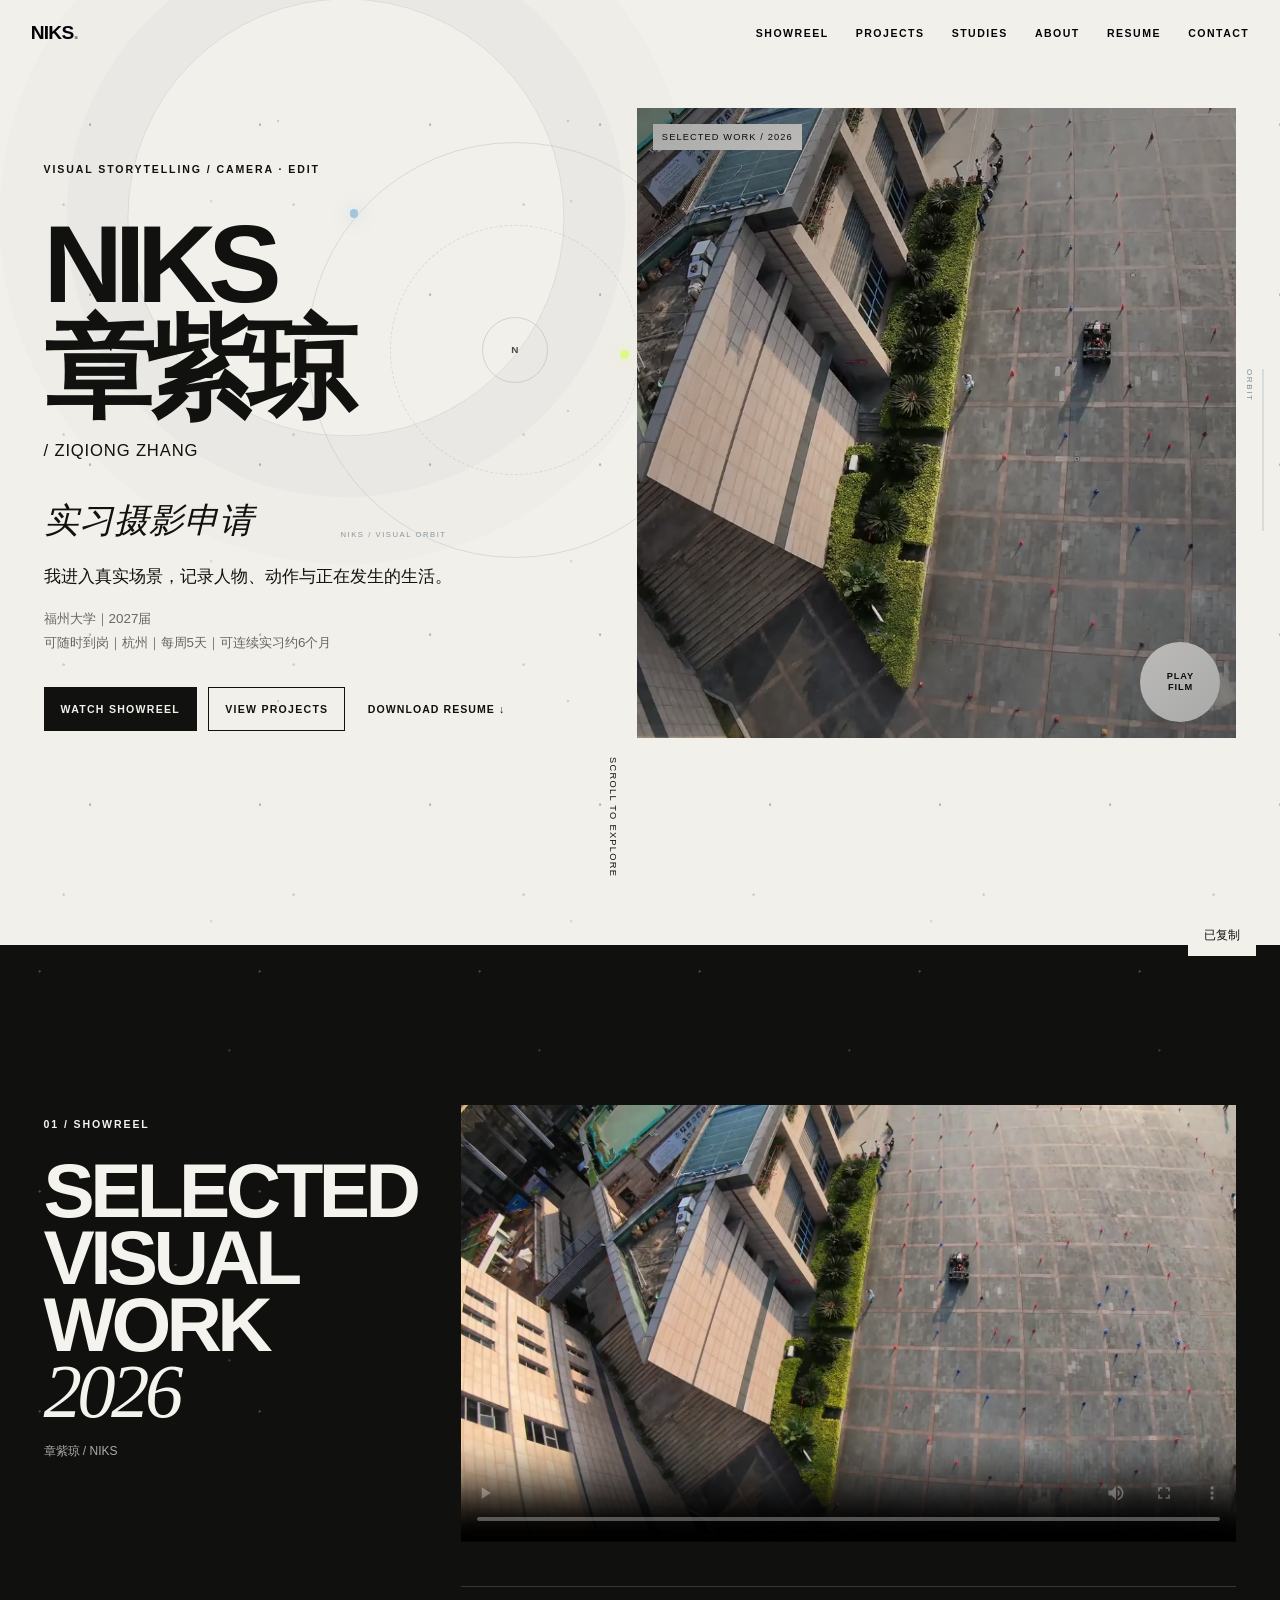
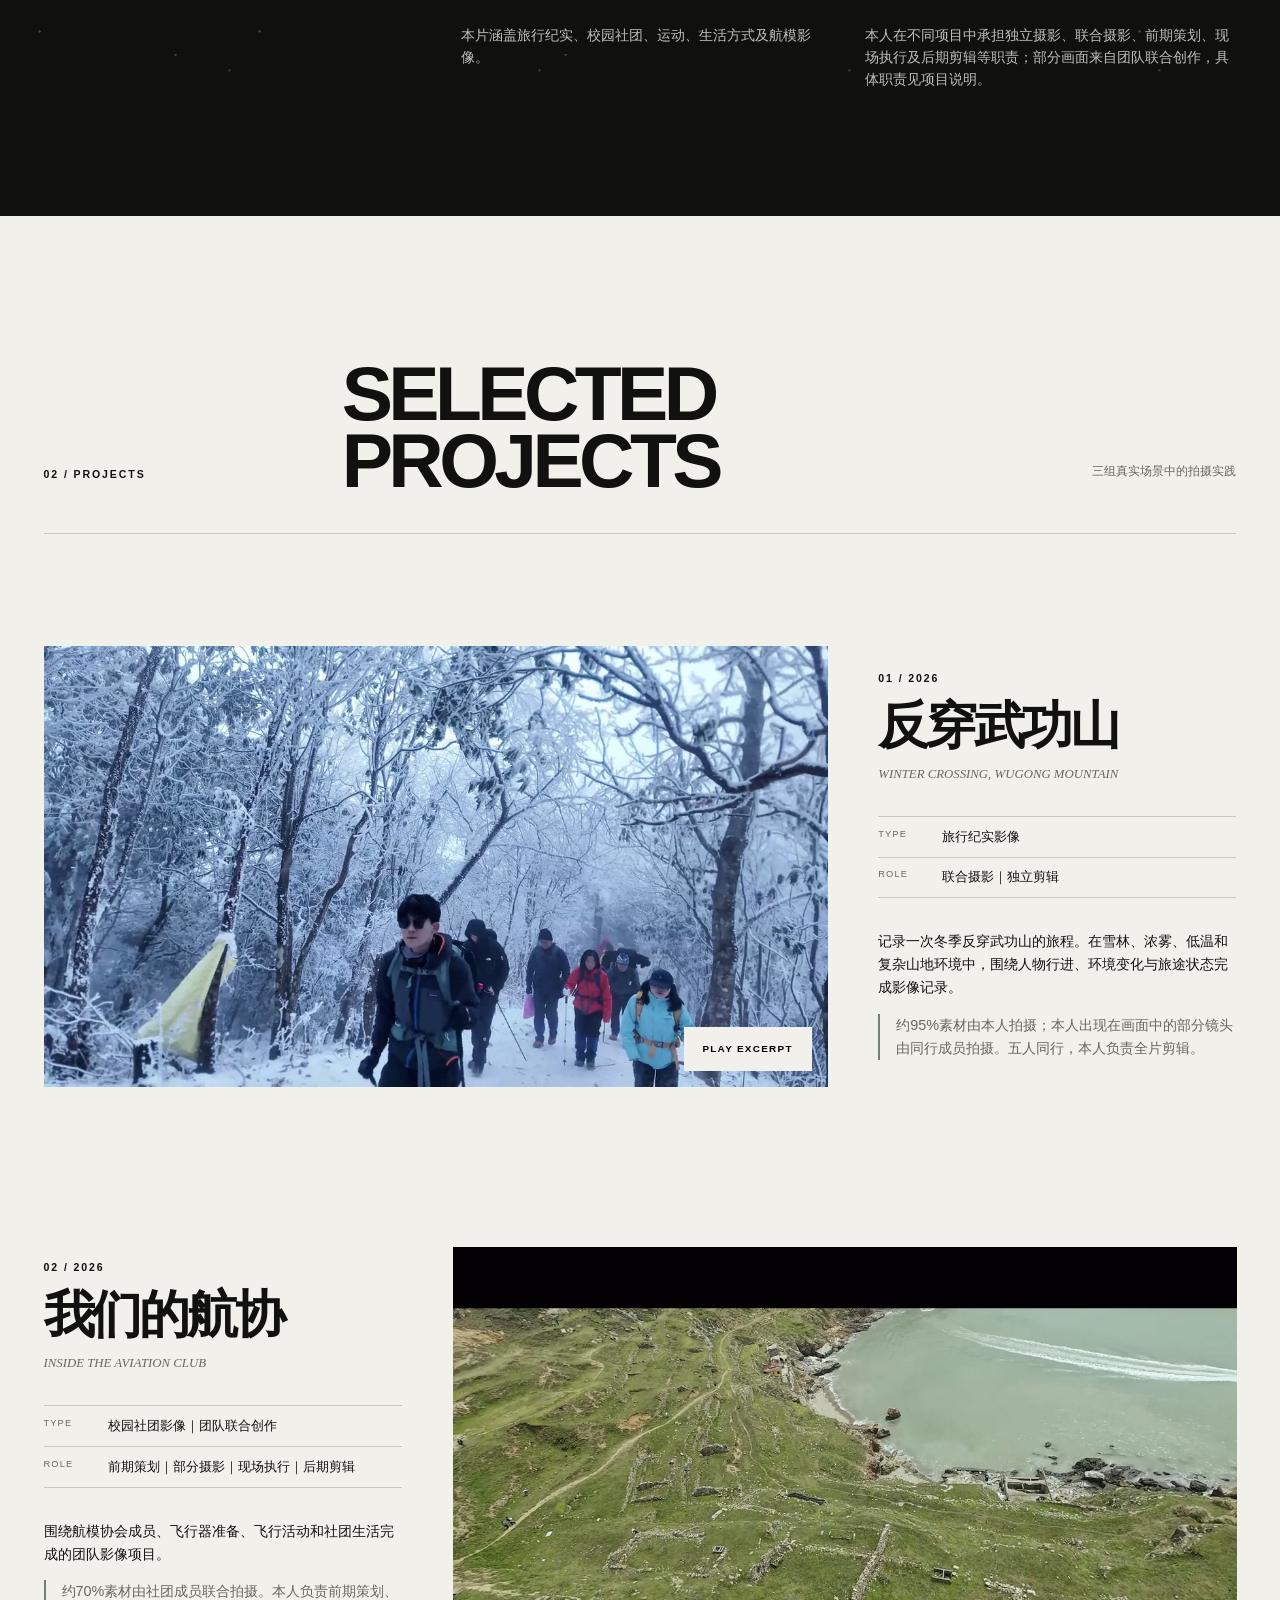
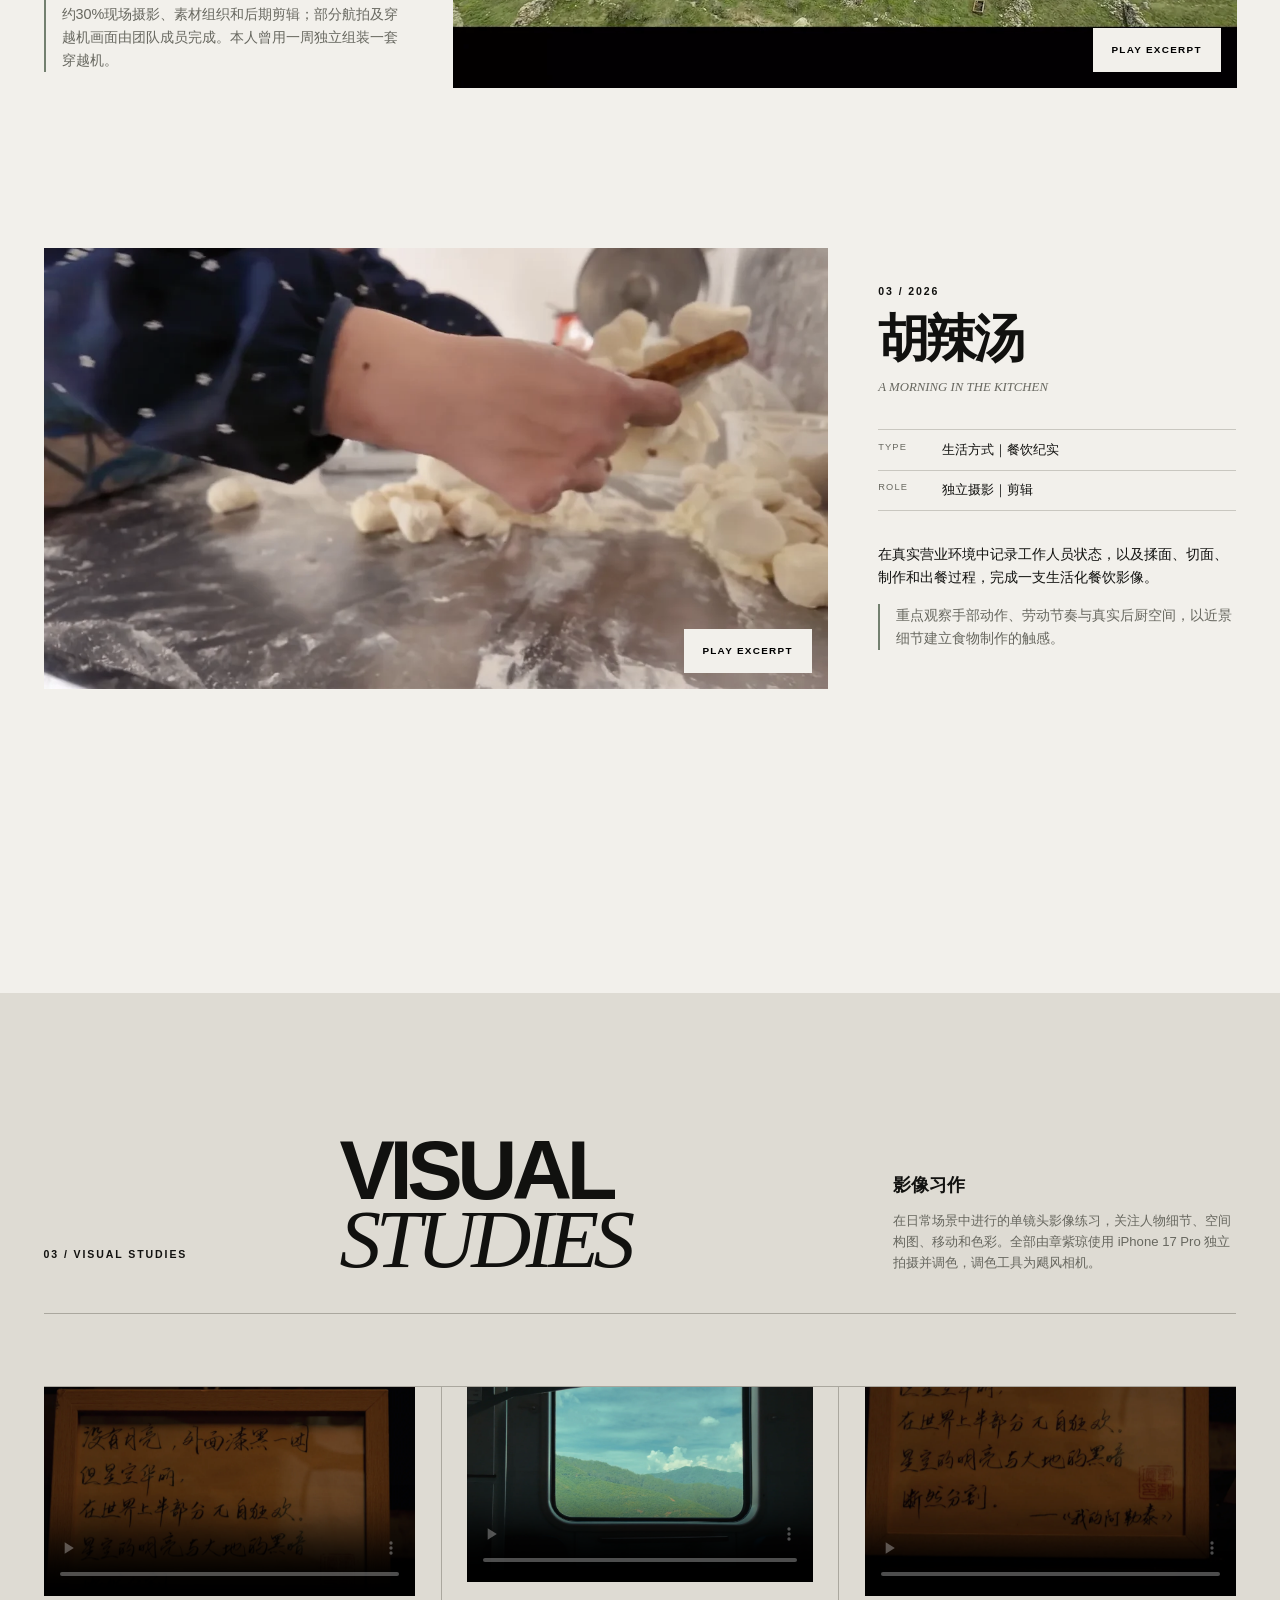
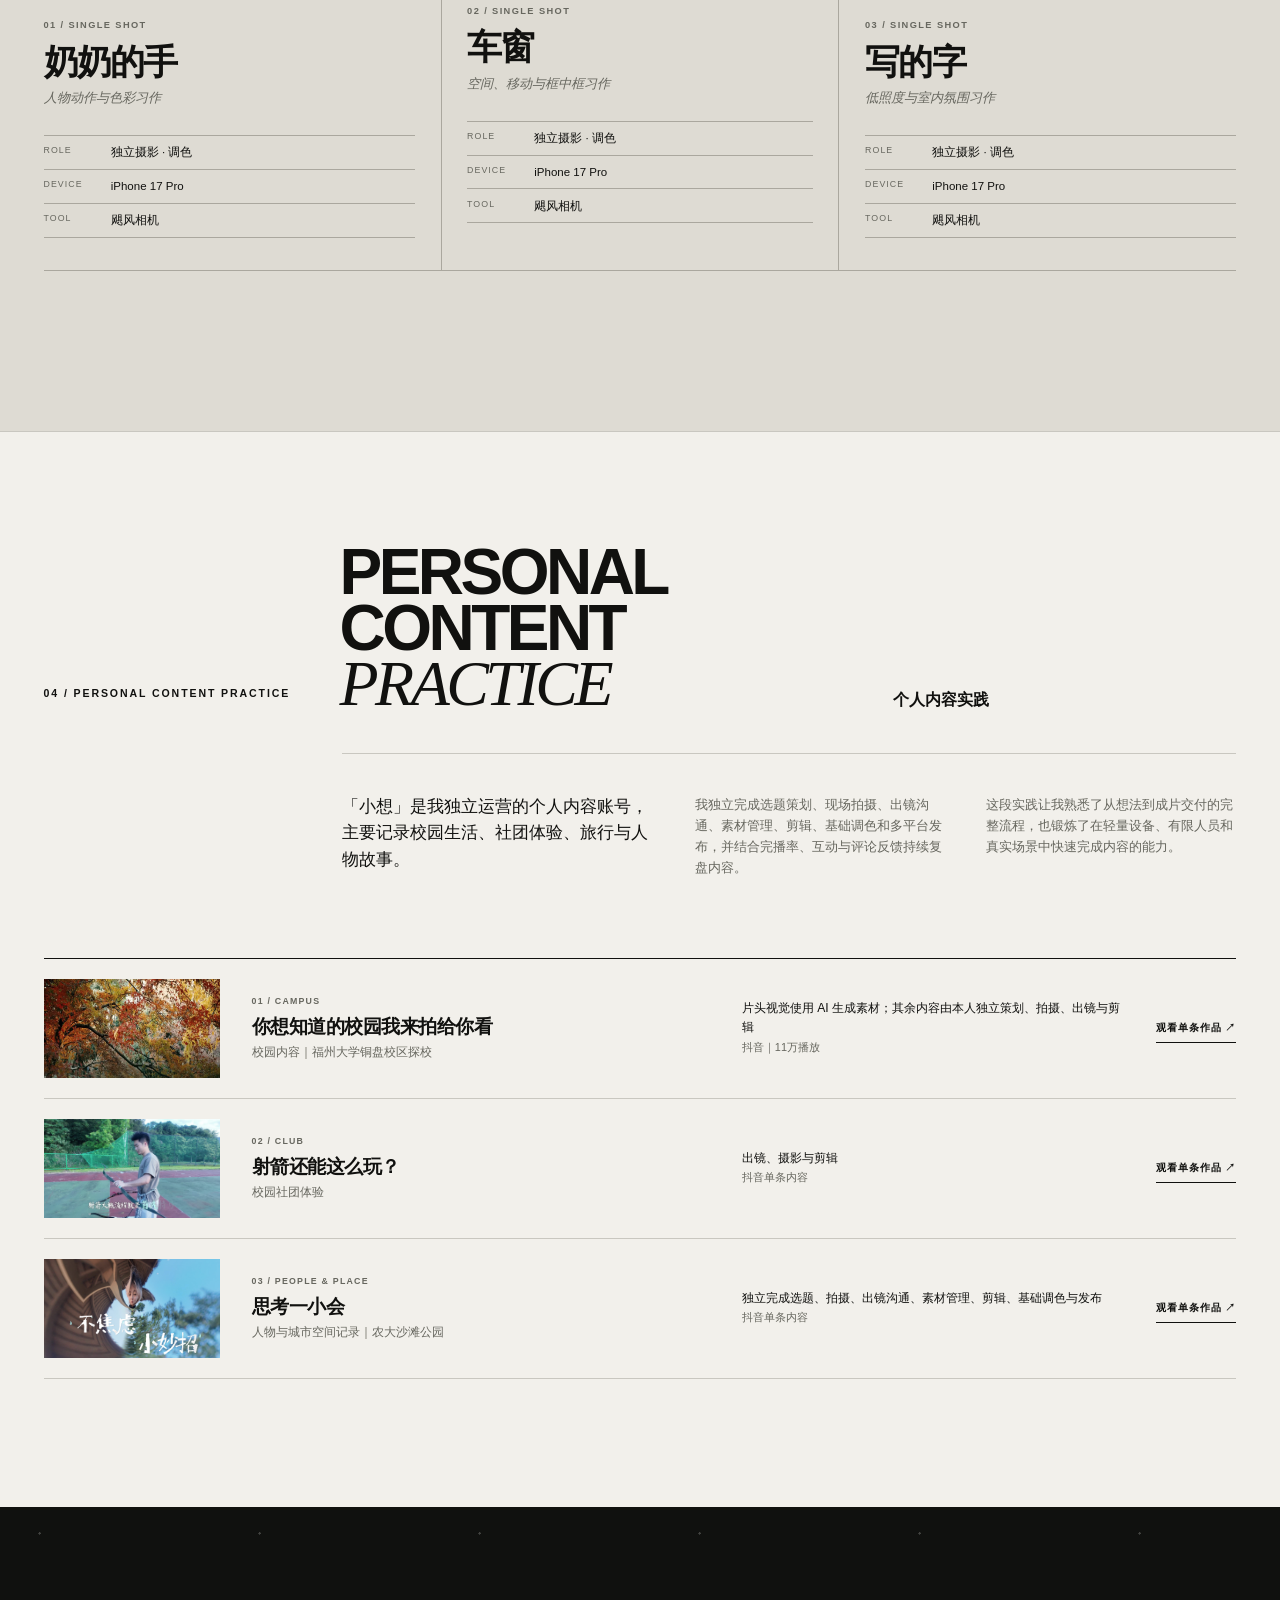
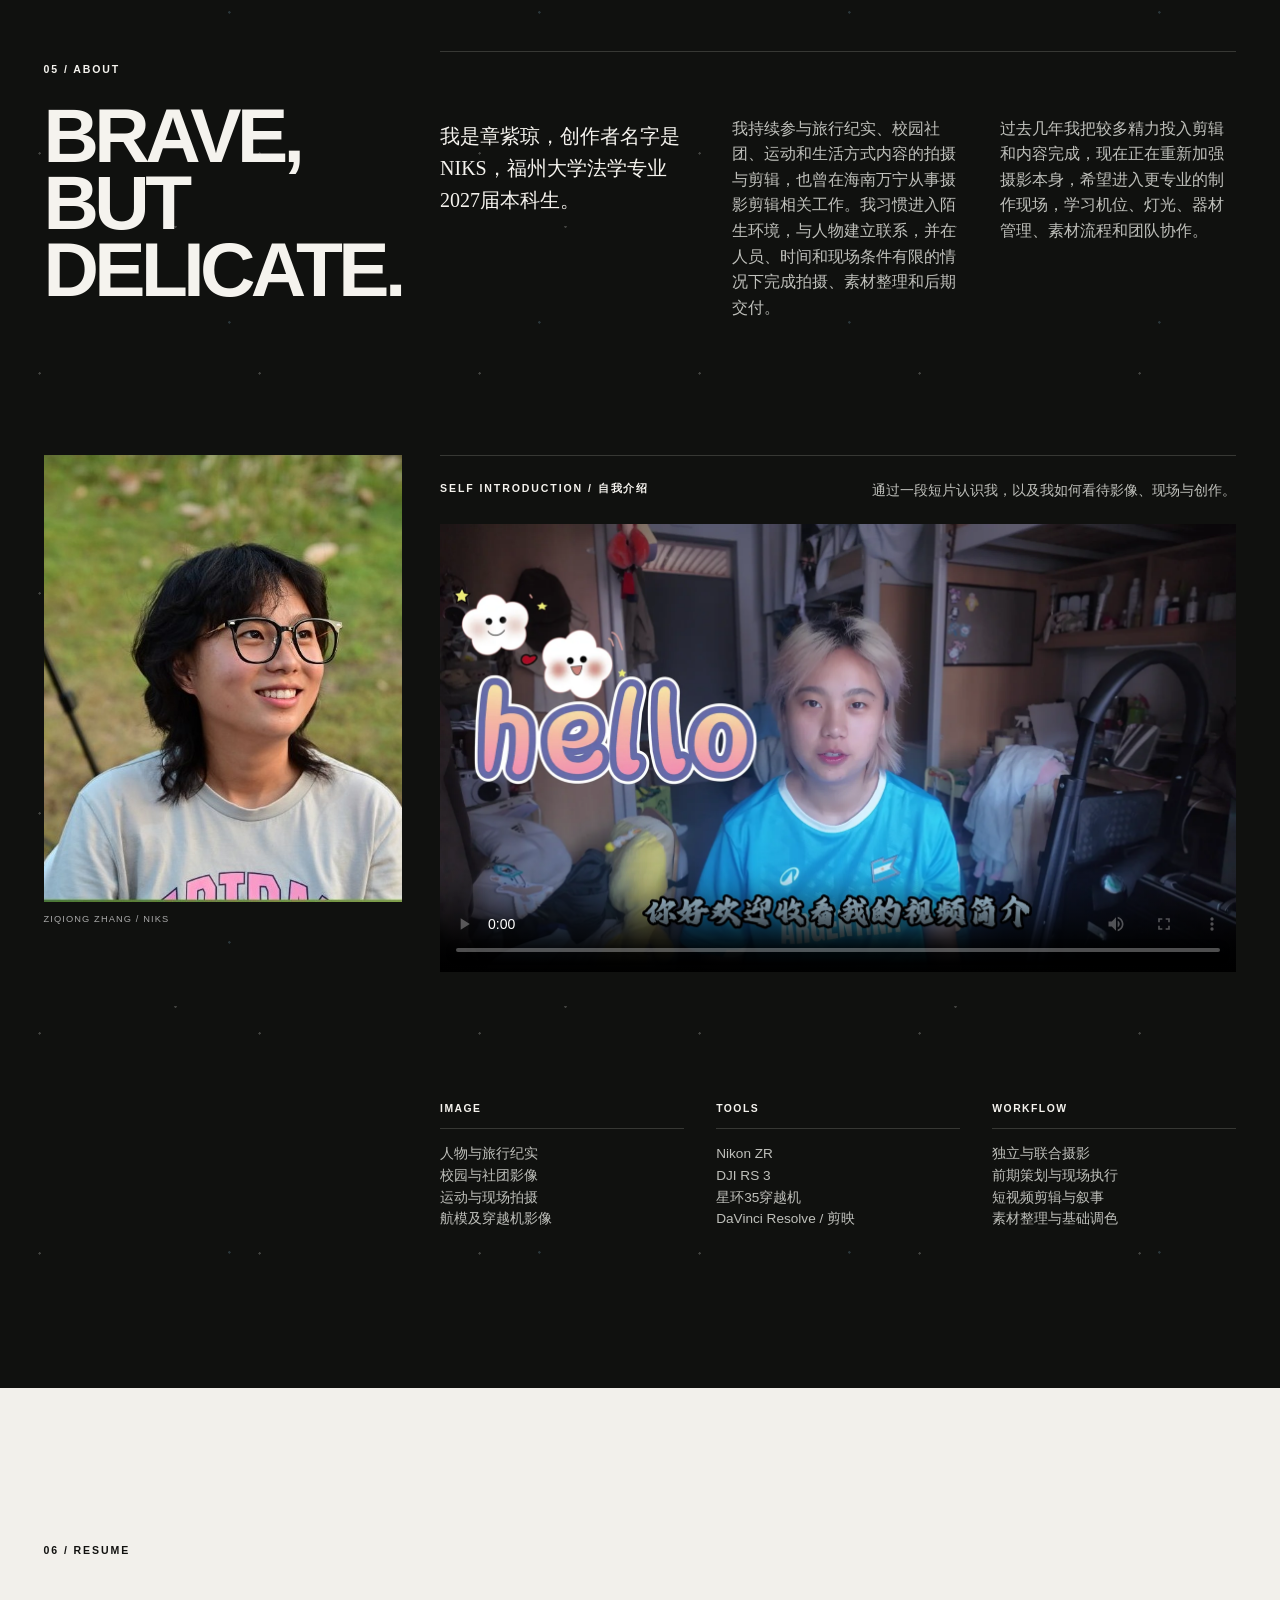
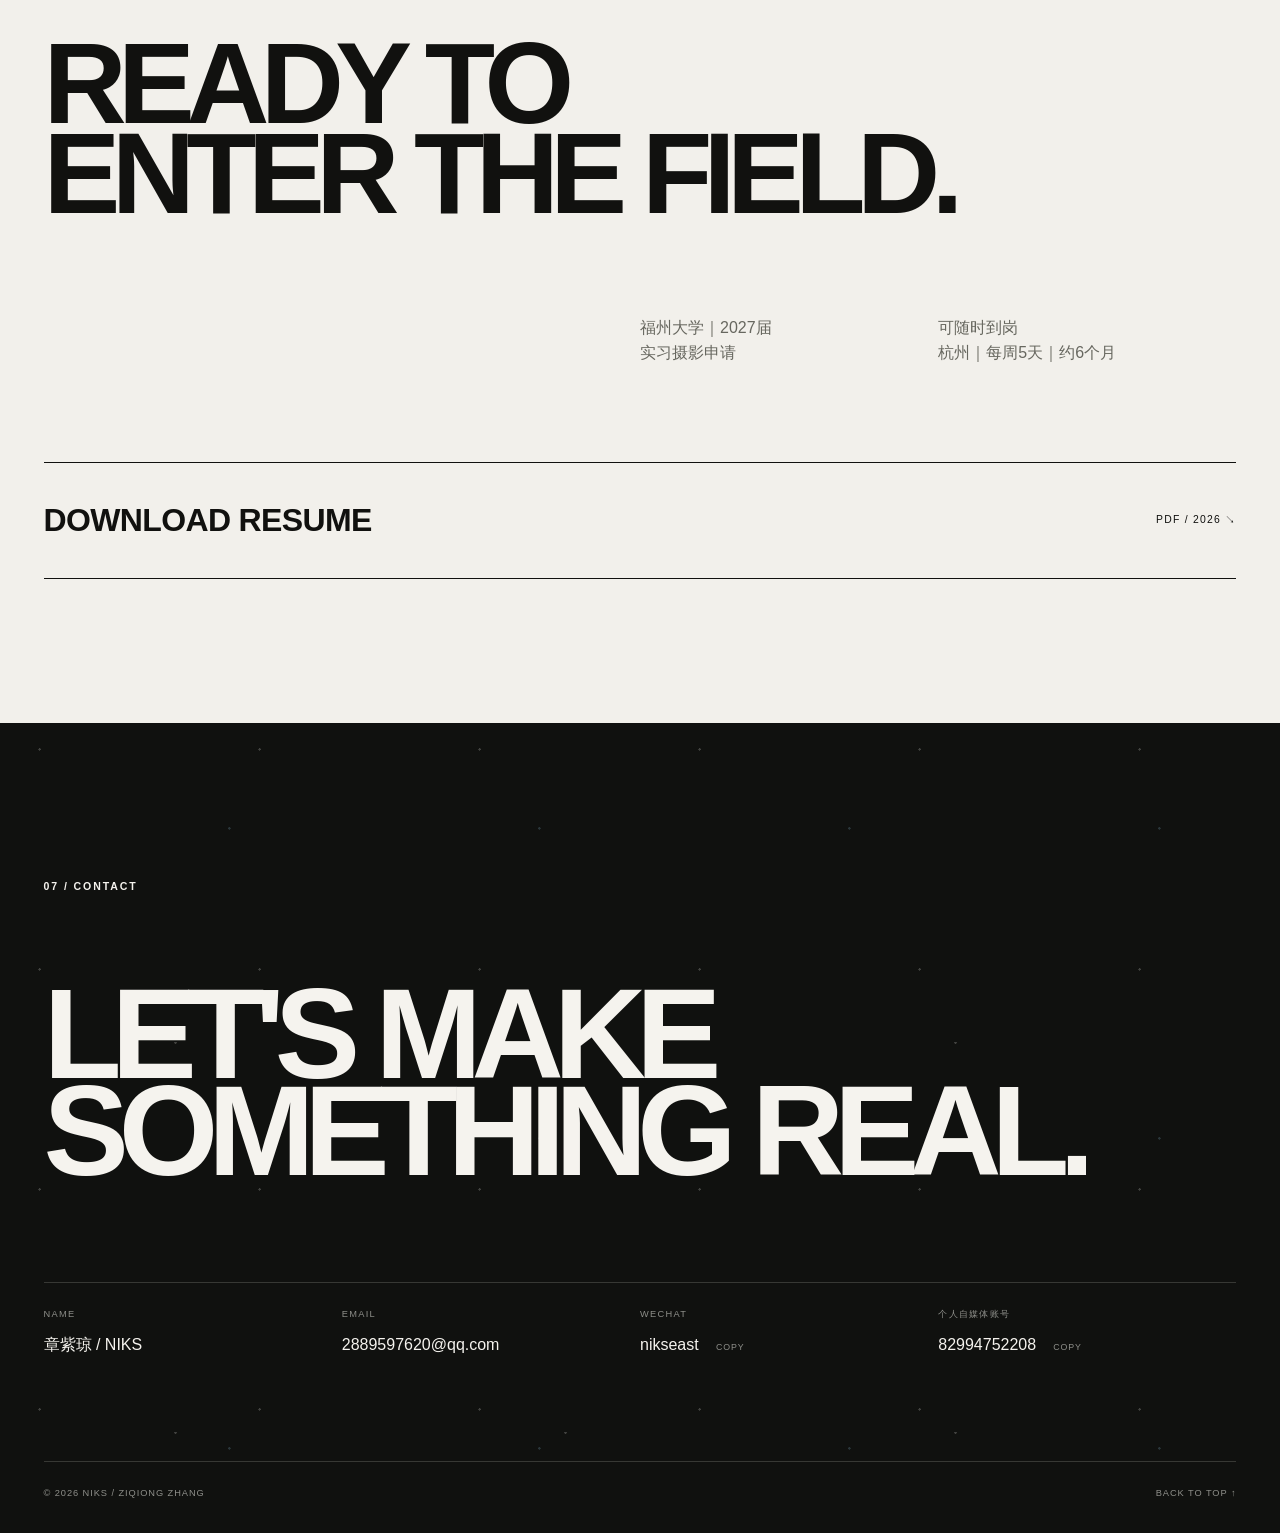
==== commit d357ccc5: "Add interactive cosmic portfolio and self introduction" ====
--- a/index.html
+++ b/index.html
@@ -21,6 +21,8 @@
 </head>
 <body>
   <a class="skip-link" href="#main">跳到主要内容</a>
+  <div class="cosmic-progress" aria-hidden="true"><span>ORBIT</span><i></i></div>
+  <div class="cosmic-cursor" aria-hidden="true"><span></span></div>
   <header class="site-header" data-header>
     <a class="wordmark" href="#top" aria-label="返回首页">NIKS<span>.</span></a>
     <button class="menu-toggle" type="button" aria-expanded="false" aria-controls="site-nav">MENU</button>
@@ -36,6 +38,12 @@
 
   <main id="main">
     <section class="hero" id="top" aria-labelledby="hero-title">
+      <div class="orbit-interface" aria-hidden="true">
+        <span class="orbit orbit-one"></span>
+        <span class="orbit orbit-two"></span>
+        <span class="orbit-core">N</span>
+        <span class="orbit-label">NIKS / VISUAL ORBIT</span>
+      </div>
       <div class="hero-copy" data-reveal>
         <p class="eyebrow">VISUAL STORYTELLING / CAMERA · EDIT</p>
         <h1 id="hero-title"><span class="hero-name-en">NIKS</span><span class="hero-name-cn">章紫琼</span><em>/ ZIQIONG ZHANG</em></h1>
@@ -231,6 +239,16 @@
           <img src="assets/ziqiong-portrait.jpg" alt="章紫琼肖像" loading="lazy" width="760" height="900">
           <figcaption>ZIQIONG ZHANG / NIKS</figcaption>
         </figure>
+        <div class="about-video" data-reveal>
+          <div class="about-video-heading">
+            <p class="section-no">SELF INTRODUCTION / 自我介绍</p>
+            <p>通过一段短片认识我，以及我如何看待影像、现场与创作。</p>
+          </div>
+          <video controls playsinline preload="metadata" poster="assets/self-introduction-poster.webp" aria-label="章紫琼自我介绍视频">
+            <source src="assets/self-introduction.mp4" type="video/mp4">
+            您的浏览器无法播放视频。可<a href="assets/self-introduction.mp4">直接打开视频</a>。
+          </video>
+        </div>
         <div class="capabilities" data-reveal>
           <div><h3>IMAGE</h3><p>人物与旅行纪实<br>校园与社团影像<br>运动与现场拍摄<br>航模及穿越机影像</p></div>
           <div><h3>TOOLS</h3><p>Nikon ZR<br>DJI RS 3<br>星环35穿越机<br>DaVinci Resolve / 剪映</p></div>
@@ -257,11 +275,12 @@
       <div class="contact-grid" data-reveal>
         <div><span>NAME</span><strong>章紫琼 / NIKS</strong></div>
         <div><span>EMAIL</span><a href="mailto:2889597620@qq.com">2889597620@qq.com</a></div>
-        <div><span>WECHAT</span><button type="button" class="copy-button" data-copy="nikseast">nikseast <small>COPY</small></button></div>
+        <div><span>WECHAT</span><button type="button" class="copy-button" data-copy="nikseast" data-copy-label="微信号">nikseast <small>COPY</small></button></div>
+        <div><span>个人自媒体账号</span><button type="button" class="copy-button" data-copy="82994752208" data-copy-label="自媒体账号">82994752208 <small>COPY</small></button></div>
       </div>
       <footer><span>© 2026 NIKS / ZIQIONG ZHANG</span><a href="#top">BACK TO TOP ↑</a></footer>
     </section>
   </main>
-  <div class="toast" role="status" aria-live="polite" data-toast>微信号已复制</div>
+  <div class="toast" role="status" aria-live="polite" data-toast>已复制</div>
 </body>
 </html>
--- a/styles.css
+++ b/styles.css
@@ -5,6 +5,11 @@
 @media(prefers-reduced-motion:reduce){html{scroll-behavior:auto}*,*::before,*::after{animation-duration:.01ms!important;transition-duration:.01ms!important}[data-reveal]{opacity:1;transform:none}.hero-image:hover img,.project-media:hover img{transform:none}}
 [data-reveal]{opacity:1!important;transform:none!important}
 .about-portrait img{filter:none}
+.about-video{grid-column:2/4;margin-top:5rem;border-top:1px solid #373834;padding-top:1.5rem}
+.about-video-heading{display:flex;justify-content:space-between;align-items:flex-start;gap:2rem;margin-bottom:1.4rem}
+.about-video-heading p{margin:0}
+.about-video-heading p:last-child{max-width:28rem;color:#bfc0bb;font-size:.85rem;text-align:right}
+.about-video video{width:100%;aspect-ratio:16/9;object-fit:contain;background:#050505}
 .visual-studies{padding:9rem 3.4vw 10rem;background:#dedbd3;color:var(--ink)}
 .studies-heading{display:grid;grid-template-columns:.75fr 1.5fr 1fr;gap:3vw;align-items:end;border-bottom:1px solid #aaa79e;padding-bottom:2.5rem;margin-bottom:4.5rem}
 .studies-heading h2{font-size:clamp(3rem,6.5vw,7.5rem);line-height:.82;letter-spacing:-.065em;margin:0}
@@ -23,6 +28,7 @@
 .study dt{font-size:.55rem;letter-spacing:.12em;color:var(--muted)}
 .study dd{margin:0;font-size:.72rem}
 @media(max-width:900px){.visual-studies{padding:6rem 1.2rem}.studies-heading{grid-template-columns:1fr;margin-bottom:3rem}.studies-grid{grid-template-columns:1fr;background:transparent;border-bottom:0;gap:4.5rem}.study,.study:first-child,.study:last-child{padding:0 0 1.5rem;border-bottom:1px solid #aaa79e}.study video{margin:0 -1.2rem 1.4rem;width:calc(100% + 2.4rem);max-width:none}}
+@media(max-width:900px){.about-video{grid-column:auto;margin-top:3rem}.about-video-heading{display:block}.about-video-heading p:last-child{margin-top:.7rem;text-align:left}.about-video video{margin-left:-1.2rem;width:calc(100% + 2.4rem);max-width:none}}
 .content-practice{padding:7rem 3.4vw 8rem;background:var(--paper);color:var(--ink);border-top:1px solid var(--line)}
 .content-heading{display:grid;grid-template-columns:.75fr 1.5fr 1fr;gap:3vw;align-items:end;padding-bottom:2.5rem}
 .content-heading h2{font-size:clamp(2.5rem,5vw,5.5rem);line-height:.88;letter-spacing:-.055em;margin:0;font-weight:700}
@@ -52,3 +58,30 @@
 .button{position:relative;overflow:hidden}.button::after{content:"";position:absolute;inset:-2px;background:linear-gradient(110deg,transparent 25%,rgba(255,255,255,.34) 46%,transparent 67%);transform:translateX(-130%);transition:transform .65s}.button:hover::after{transform:translateX(130%)}
 @media(max-width:900px){.hero::after{width:72vw;height:72vw;left:62%;top:27%;opacity:.7}.hero h1{line-height:.88}.hero h1 .hero-name-cn{margin-top:.14em}.hero h1 em{margin-top:1.35rem}}
 @media(prefers-reduced-motion:reduce){.hero::before{transform:none}.button::after{display:none}}
+
+/* Hue & Code-inspired motion system with a restrained cosmic layer. */
+:root{--cosmic:#86b8d4;--signal:#d9ff66;--orbit-progress:0%}
+body{overflow-x:hidden}
+.cosmic-progress{position:fixed;z-index:48;right:1rem;top:50%;width:2px;height:18vh;min-height:7rem;background:rgba(128,145,157,.22);transform:translateY(-50%);pointer-events:none}
+.cosmic-progress i{display:block;width:100%;height:var(--orbit-progress);background:linear-gradient(var(--signal),var(--cosmic));box-shadow:0 0 12px rgba(134,184,212,.7)}
+.cosmic-progress span{position:absolute;right:.55rem;top:0;writing-mode:vertical-rl;font-size:.5rem;letter-spacing:.2em;color:#7c8b94}
+.cosmic-cursor{position:fixed;z-index:120;left:0;top:0;width:2rem;height:2rem;transform:translate3d(calc(var(--cursor-x,-100px) - 1rem),calc(var(--cursor-y,-100px) - 1rem),0);border:1px solid rgba(134,184,212,.7);border-radius:50%;pointer-events:none;transition:width .18s,height .18s,margin .18s,border-color .18s;mix-blend-mode:difference}
+.cosmic-cursor span{position:absolute;left:50%;top:50%;width:3px;height:3px;background:var(--signal);border-radius:50%;transform:translate(-50%,-50%);box-shadow:0 0 11px var(--signal)}
+.cosmic-cursor.is-active{width:3.4rem;height:3.4rem;margin:-.7rem;border-color:var(--signal)}
+.orbit-interface{position:absolute!important;z-index:0!important;left:24%;top:15%;width:26rem;height:26rem;max-width:42vw;max-height:42vw;pointer-events:none;opacity:.75}
+.orbit{position:absolute;inset:0;border:1px solid rgba(87,112,130,.23);border-radius:50%;animation:orbit-spin 24s linear infinite}
+.orbit::before{content:"";position:absolute;width:.55rem;height:.55rem;left:10%;top:16%;border-radius:50%;background:var(--cosmic);box-shadow:0 0 18px rgba(134,184,212,.8)}
+.orbit-two{inset:20%;animation-direction:reverse;animation-duration:15s;border-style:dashed}
+.orbit-two::before{left:auto;right:4%;top:50%;background:var(--signal);box-shadow:0 0 16px rgba(217,255,102,.7)}
+.orbit-core{position:absolute;inset:42%;border:1px solid rgba(87,112,130,.3);border-radius:50%;display:grid;place-content:center;font:700 .62rem/1 Arial;letter-spacing:.08em}
+.orbit-label{position:absolute;left:8%;bottom:4%;font-size:.48rem;letter-spacing:.2em;color:#687983}
+.section-dark{position:relative;isolation:isolate}.section-dark::before{content:"";position:absolute;inset:0;z-index:-1;pointer-events:none;opacity:.22;background-image:radial-gradient(circle at 18% 12%,#f5f3ee 0 1px,transparent 1.4px),radial-gradient(circle at 74% 34%,#86b8d4 0 1px,transparent 1.5px),radial-gradient(circle at 45% 82%,#f5f3ee 0 1px,transparent 1.3px);background-size:220px 220px,310px 310px,390px 390px}
+.interactive-card{--tilt-x:0deg;--tilt-y:0deg;transform:perspective(1000px) rotateX(var(--tilt-x)) rotateY(var(--tilt-y));transform-style:preserve-3d;transition:transform .18s ease-out,box-shadow .25s}
+.interactive-card:hover{box-shadow:0 22px 60px rgba(12,18,23,.16)}
+.cosmic-spark{position:fixed;z-index:119;width:.35rem;height:.35rem;border:1px solid var(--cosmic);border-radius:50%;pointer-events:none;transform:translate(-50%,-50%);animation:spark-out .65s ease-out forwards}
+.contact-grid{grid-template-columns:repeat(4,1fr)}
+.copy-button{transition:color .2s}.copy-button:hover{color:var(--signal)}
+@keyframes orbit-spin{to{transform:rotate(1turn)}}
+@keyframes spark-out{0%{opacity:1;box-shadow:0 0 0 0 rgba(134,184,212,.7)}100%{opacity:0;width:4rem;height:4rem;box-shadow:0 0 0 1rem rgba(134,184,212,0)}}
+@media(max-width:900px){.orbit-interface{left:42%;top:10%;max-width:none;max-height:none;width:20rem;height:20rem;opacity:.46}.contact-grid{grid-template-columns:1fr}.cosmic-progress{right:.45rem}.cosmic-cursor{display:none}}
+@media(prefers-reduced-motion:reduce){.orbit{animation:none}.interactive-card{transform:none!important}.cosmic-cursor,.cosmic-spark{display:none}}
